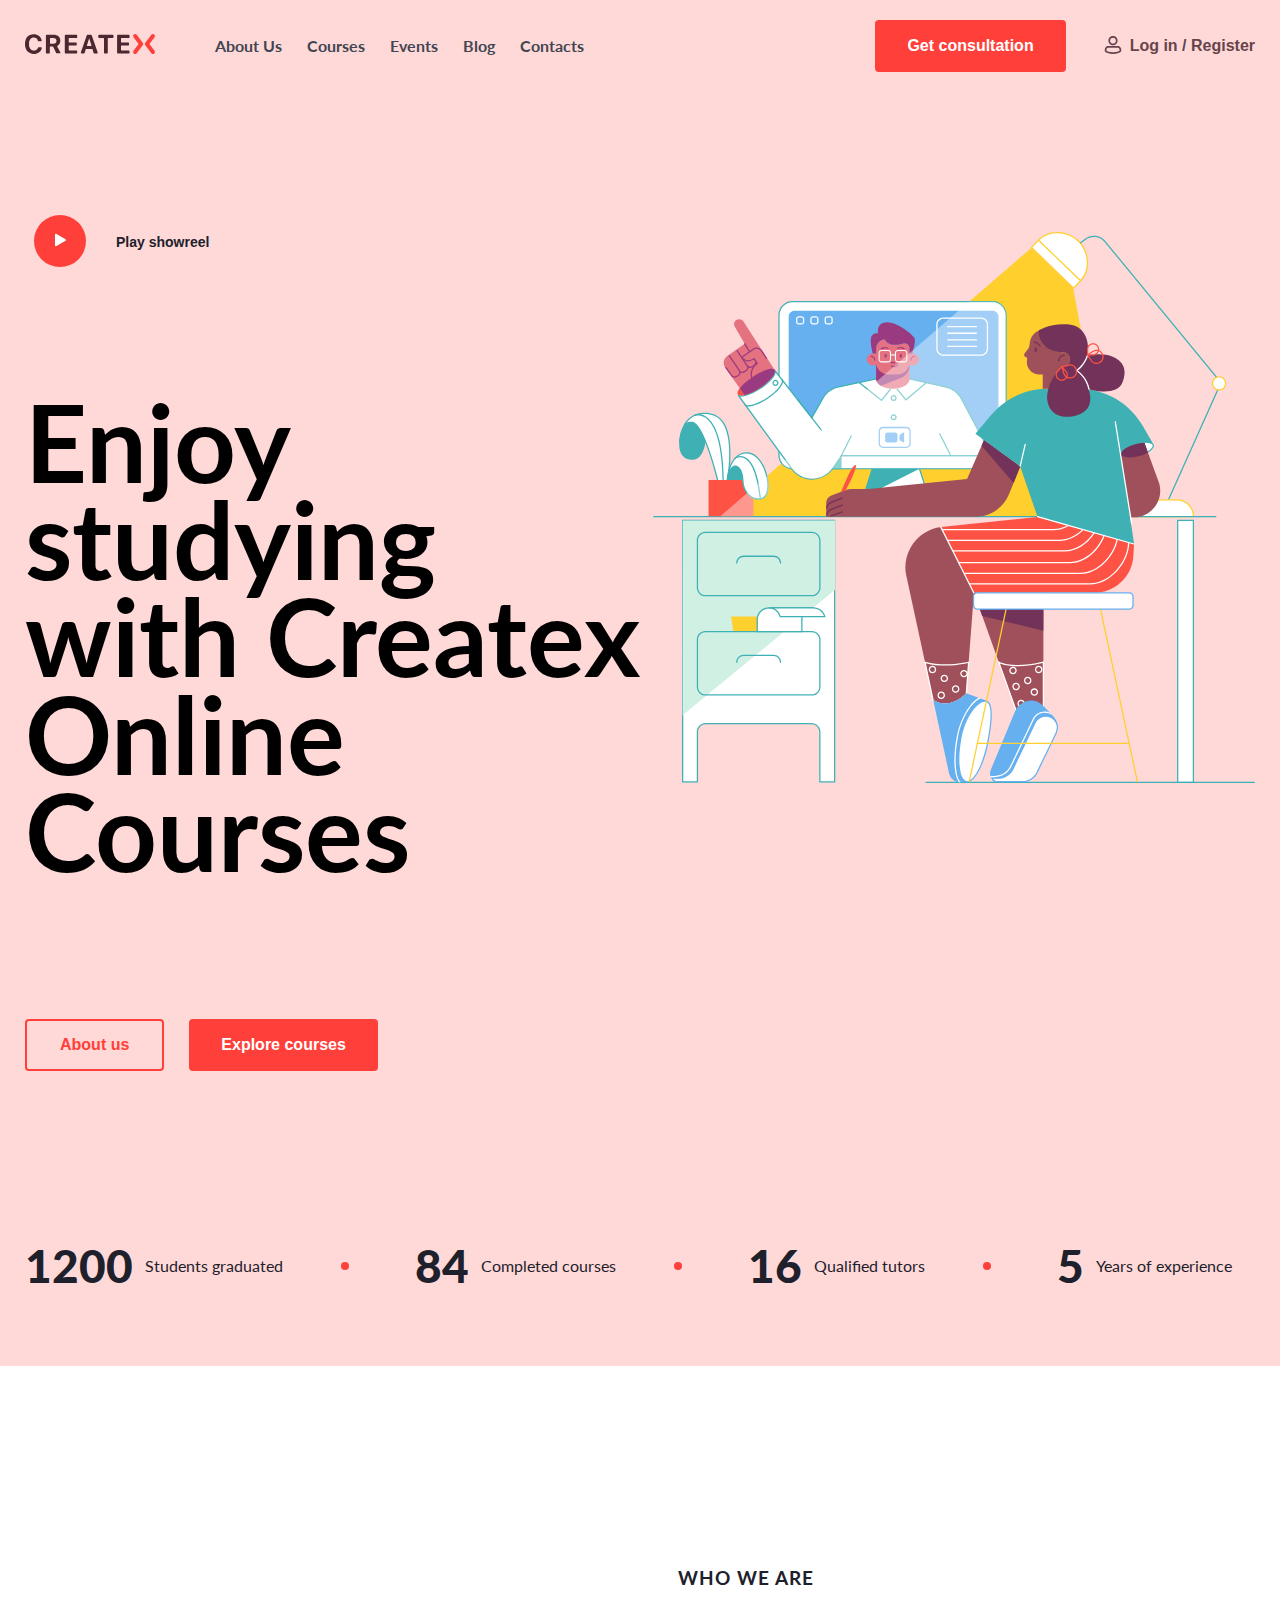
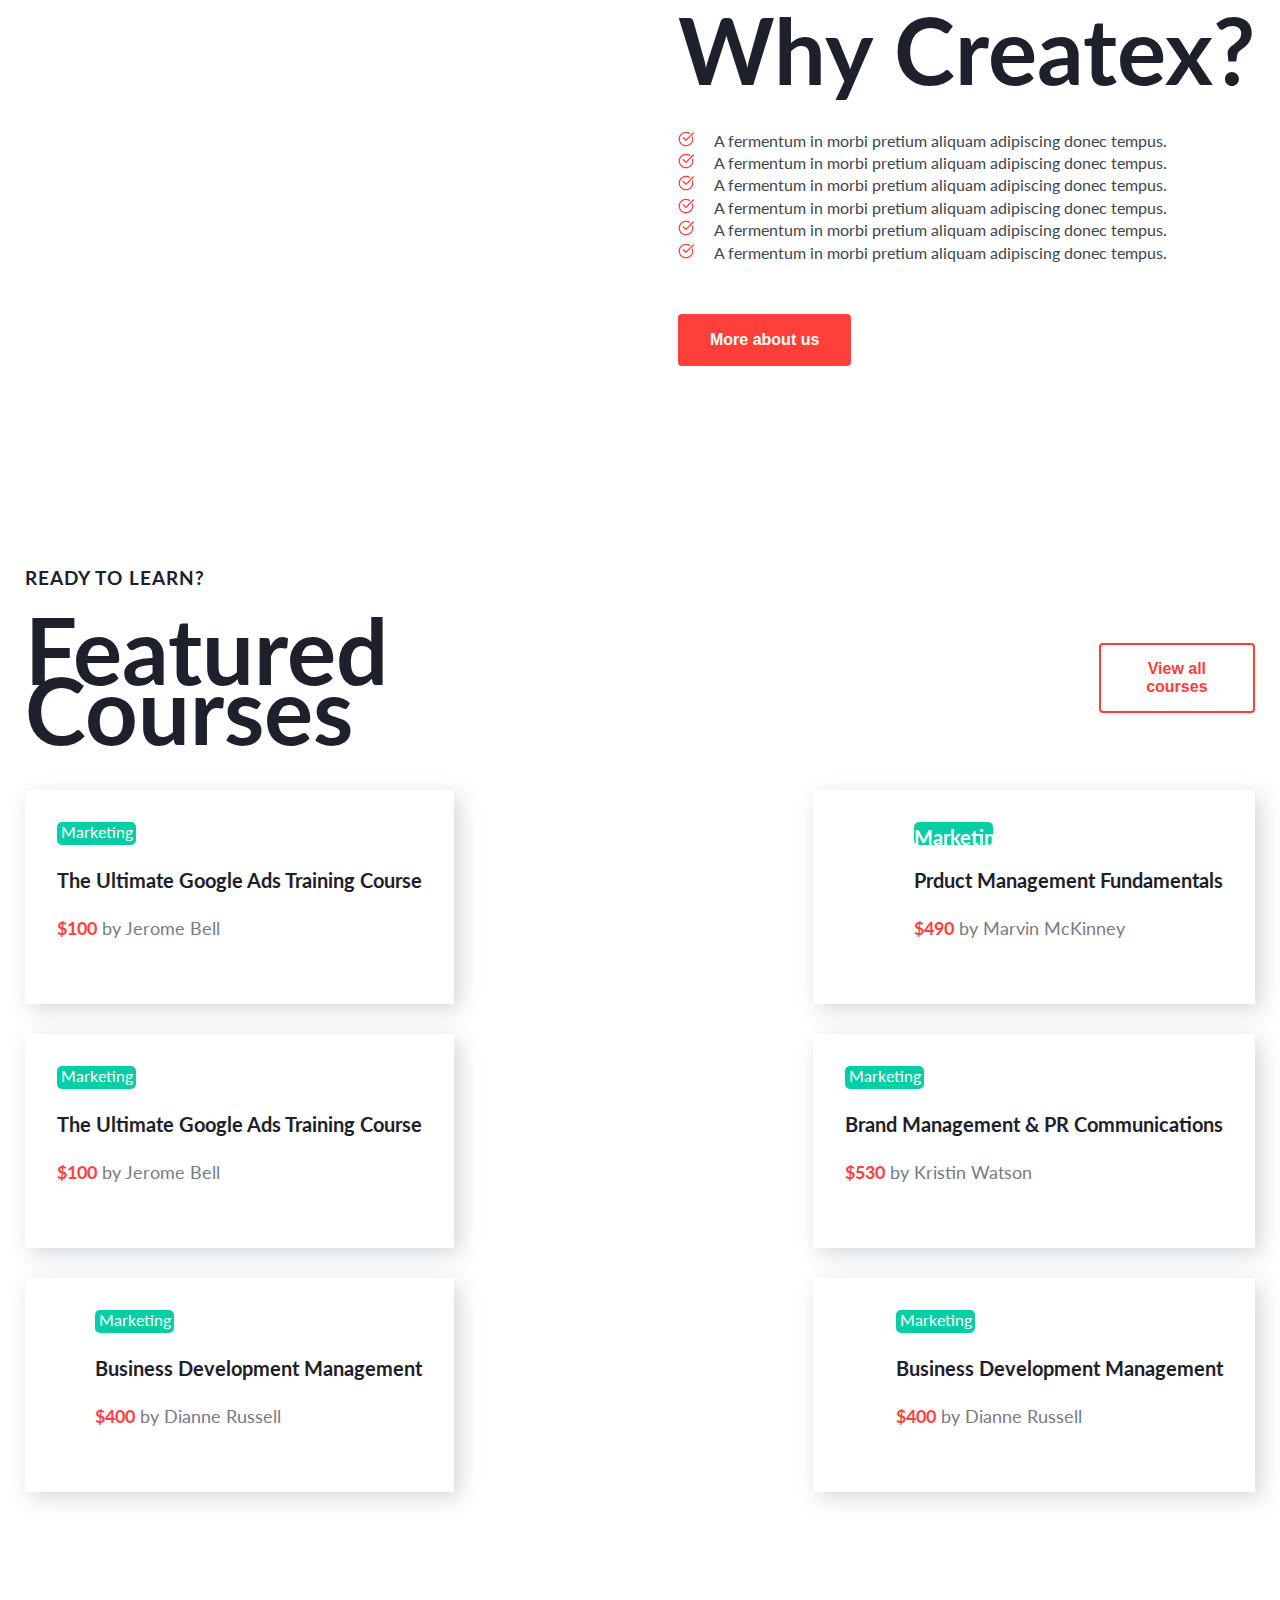
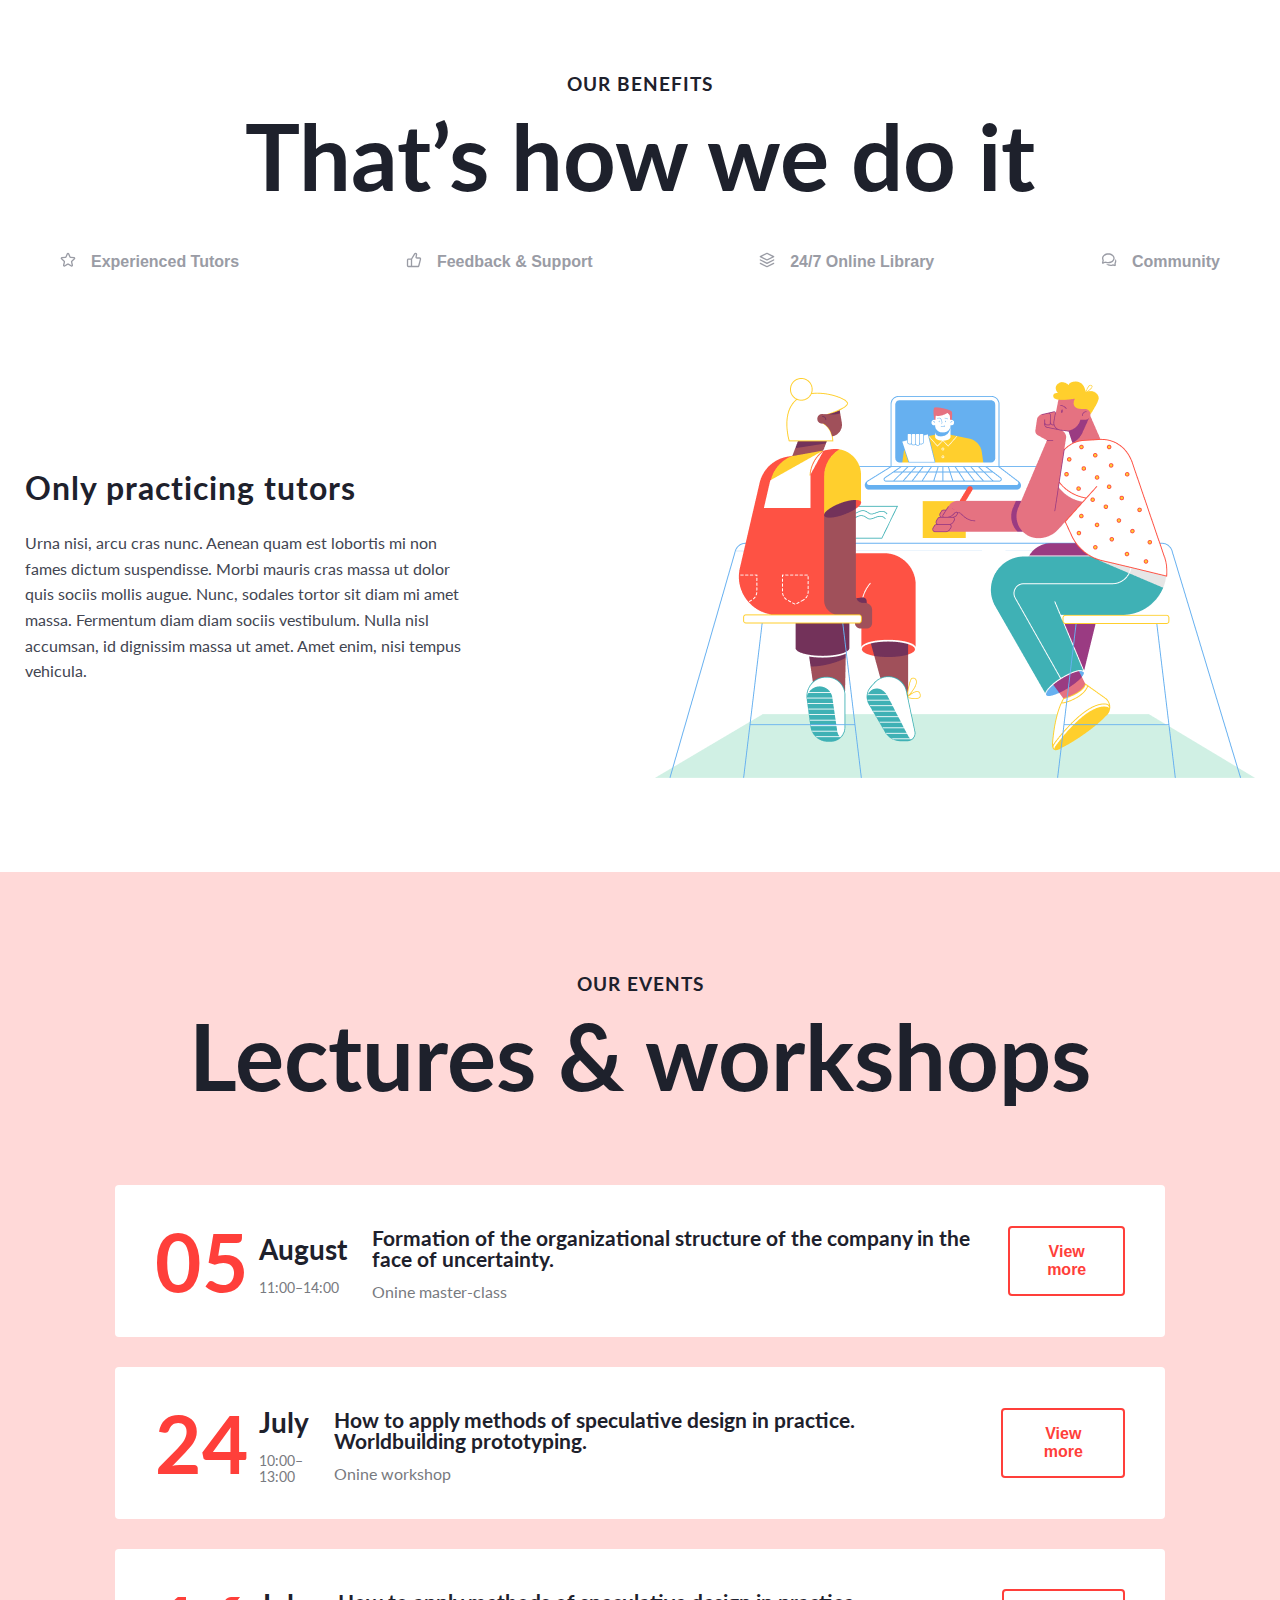
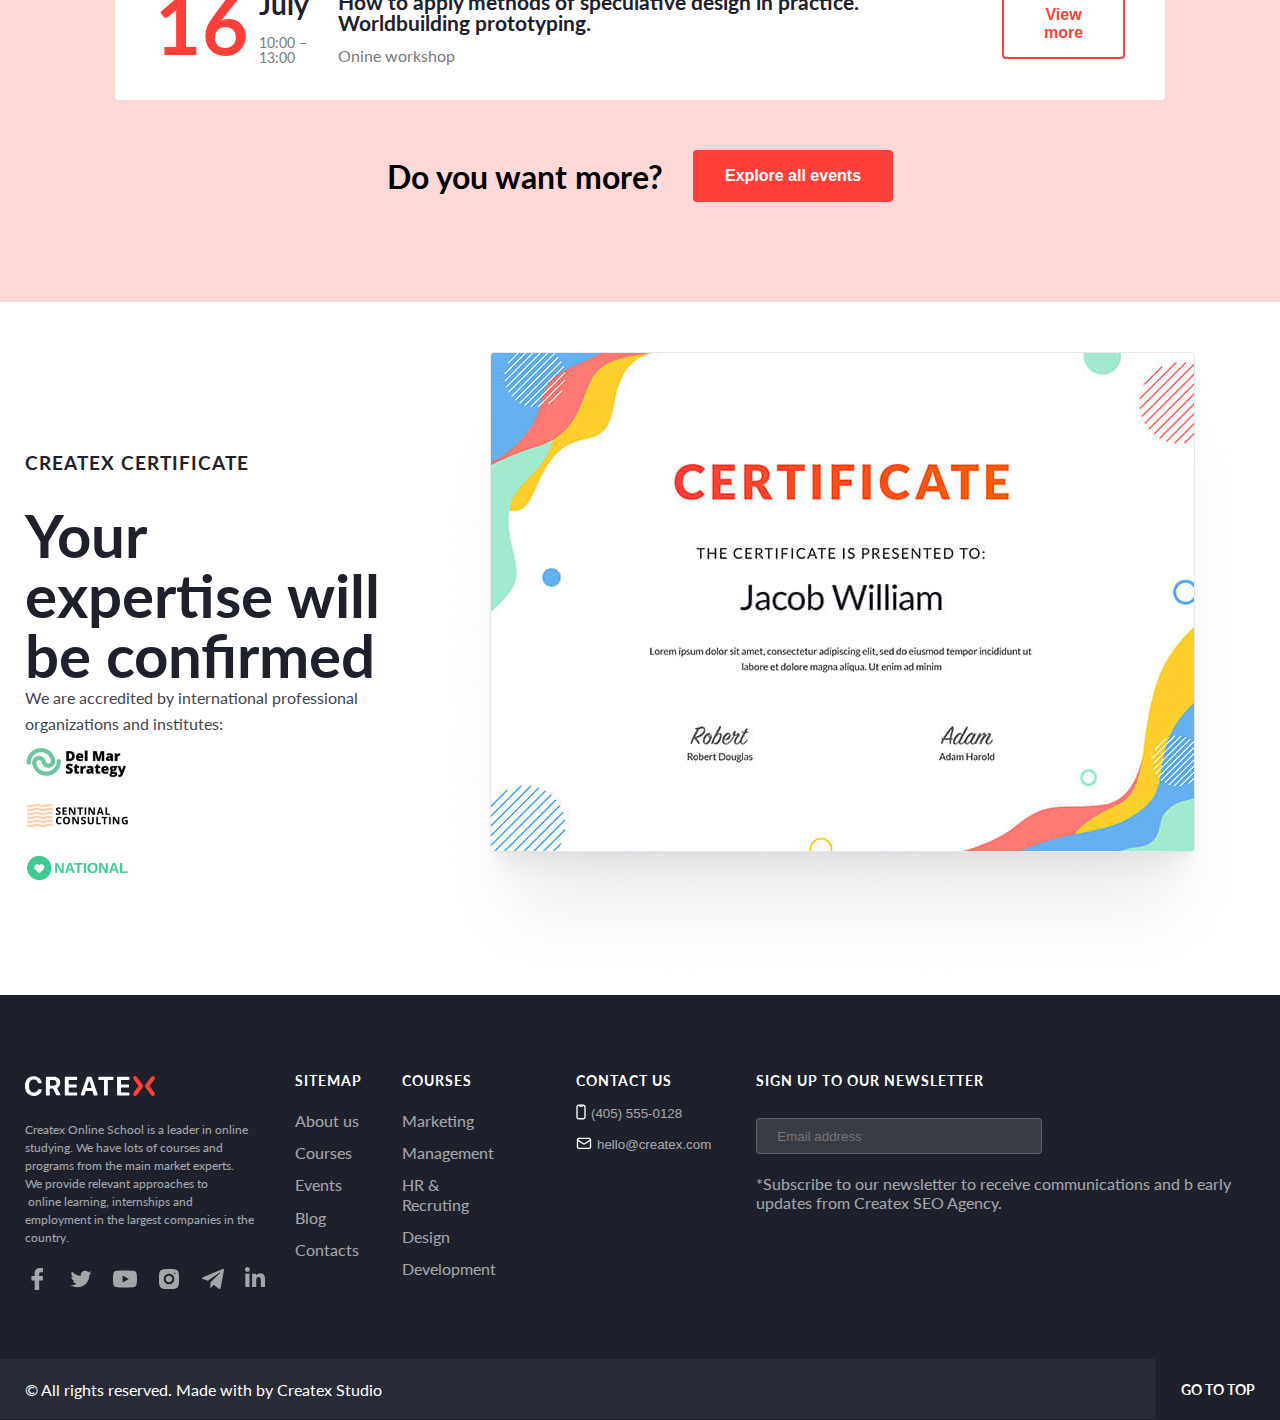
==== index.html @ 9e9ba667 "just commit" ====
<!DOCTYPE html>
<html lang="en">
<head>
    <meta charset="UTF-8">
    <meta http-equiv="X-UA-Compatible" content="IE=edge">
    <meta name="viewport" content="width=device-width, initial-scale=1.0">
    <link rel="stylesheet" href="./style/main.css">
    <link rel="preconnect" href="https://fonts.googleapis.com">
    <link rel="preconnect" href="https://fonts.gstatic.com" crossorigin>
    <link href="https://fonts.googleapis.com/css2?family=Bebas+Neue&family=Cabin&family=Comfortaa:wght@300&family=Lato:ital@0;1&family=Montserrat:ital,wght@0,300;0,400;0,500;0,700;1,700&family=Nanum+Myeongjo&family=Nunito:wght@800&family=Prompt&family=Unna&family=Work+Sans:wght@100&display=swap" rel="stylesheet">
    <title>Document</title>
</head>
<body>
    <div class="wrapper">
        <header class="header">
           <div class="container">
            <div class="header_row">
                <div class="header_assets">
                    <div class="header_logo">
                        <svg width="130" height="22" viewBox="0 0 130 22" fill="none" xmlns="http://www.w3.org/2000/svg">
                            <g clip-path="url(#clip0_54032_1372)">
                            <path d="M0 11.0998C0 4.9998 3.3 1.2998 8.7 1.2998C12.8 1.2998 16.1 3.7998 16.7 7.4998C16.8 7.8998 16.5 8.1998 16.1 8.1998H13.5C13.2 8.1998 13 7.9998 12.9 7.6998C12.4 5.7998 10.8 4.5998 8.7 4.5998C5.8 4.5998 4 7.0998 4 11.0998C4 15.0998 5.8 17.5998 8.8 17.5998C10.9 17.5998 12.4 16.4998 13 14.6998C13.1 14.3998 13.3 14.1998 13.6 14.1998H16.2C16.6 14.1998 16.9 14.5998 16.8 14.8998C16.2 18.4998 13 20.8998 8.8 20.8998C3.3 20.8998 0 17.0998 0 11.0998Z" fill="#1E212C"/>
                            <path d="M24.2997 20.4001H21.3997C21.0997 20.4001 20.8997 20.2001 20.8997 19.9001V2.60006C20.8997 2.20006 21.2997 1.80006 21.6997 1.80006H28.6997C32.7997 1.80006 35.2997 4.10006 35.2997 7.70006C35.2997 9.80006 34.2997 11.7001 32.5997 12.7001C32.1997 12.9001 32.0997 13.4001 32.2997 13.7001L35.3997 19.6001C35.5997 19.9001 35.2997 20.3001 34.9997 20.3001H31.6997C31.4997 20.3001 31.2997 20.2001 31.1997 20.0001L28.2997 14.0001C28.1997 13.7001 27.8997 13.6001 27.5997 13.6001H25.2997C24.9997 13.6001 24.7997 13.8001 24.7997 14.1001V20.0001C24.8997 20.2001 24.5997 20.4001 24.2997 20.4001ZM24.8997 10.2001C24.8997 10.5001 25.0997 10.7001 25.3997 10.7001H28.3997C30.3997 10.7001 31.4997 9.60006 31.4997 7.80006C31.4997 6.00006 30.2997 4.90006 28.3997 4.90006H25.4997C25.1997 4.90006 24.9997 5.10006 24.9997 5.40006V10.2001H24.8997Z" fill="#1E212C"/>
                            <path d="M51.4998 20.4001H40.4998C40.0998 20.4001 39.7998 20.1001 39.7998 19.7001V2.50006C39.7998 2.10006 40.0998 1.80006 40.4998 1.80006H51.4998C51.8998 1.80006 52.1998 2.10006 52.1998 2.50006V4.40006C52.1998 4.80006 51.8998 5.10006 51.4998 5.10006H44.1998C43.8998 5.10006 43.6998 5.30006 43.6998 5.60006V9.00006C43.6998 9.30006 43.8998 9.50006 44.1998 9.50006H50.9998C51.3998 9.50006 51.6998 9.80006 51.6998 10.2001V11.9001C51.6998 12.3001 51.3998 12.6001 50.9998 12.6001H44.1998C43.8998 12.6001 43.6998 12.8001 43.6998 13.1001V16.9001C43.6998 17.2001 43.8998 17.4001 44.1998 17.4001H51.4998C51.8998 17.4001 52.1998 17.7001 52.1998 18.1001V20.0001C52.1998 20.1001 51.8998 20.4001 51.4998 20.4001Z" fill="#1E212C"/>
                            <path d="M66.9999 15.9001H61.2999C60.9999 15.9001 60.7999 16.1001 60.6999 16.3001L59.5999 20.0001C59.4999 20.3001 59.2999 20.4001 58.9999 20.4001H56.3999C55.9999 20.4001 55.6999 20.0001 55.7999 19.6001L61.7999 2.20006C61.8999 2.00006 62.0999 1.80006 62.3999 1.80006H66.0999C66.3999 1.80006 66.5999 2.00006 66.6999 2.20006L72.6999 19.6001C72.7999 20.0001 72.4999 20.4001 72.0999 20.4001H69.1999C68.8999 20.4001 68.6999 20.2001 68.5999 20.0001L67.4999 16.3001C67.4999 16.1001 67.1999 15.9001 66.9999 15.9001ZM62.0999 13.0001H66.1999C66.3999 13.0001 66.4999 12.8001 66.4999 12.6001L64.2999 5.60006H64.0999L61.8999 12.6001C61.7999 12.8001 61.8999 13.0001 62.0999 13.0001Z" fill="#1E212C"/>
                            <path d="M79.0001 19.7005V5.50045C79.0001 5.20045 78.8001 5.00045 78.5001 5.00045H74.1001C73.7001 5.00045 73.3001 4.70045 73.3001 4.20045V2.50045C73.3001 2.10045 73.6001 1.70045 74.1001 1.70045H87.7001C88.1001 1.70045 88.5001 2.00045 88.5001 2.50045V4.20045C88.5001 4.60045 88.2001 5.00045 87.7001 5.00045H83.3001C83.0001 5.00045 82.8001 5.20045 82.8001 5.50045V19.8004C82.8001 20.2004 82.5001 20.5005 82.1001 20.5005H79.6001C79.3001 20.4004 79.0001 20.1005 79.0001 19.7005Z" fill="#1E212C"/>
                            <path d="M103.8 20.4001H92.7999C92.3999 20.4001 92.0999 20.1001 92.0999 19.7001V2.50006C92.0999 2.10006 92.3999 1.80006 92.7999 1.80006H103.8C104.2 1.80006 104.5 2.10006 104.5 2.50006V4.40006C104.5 4.80006 104.2 5.10006 103.8 5.10006H96.4999C96.1999 5.10006 95.9999 5.30006 95.9999 5.60006V9.00006C95.9999 9.30006 96.1999 9.50006 96.4999 9.50006H103.3C103.7 9.50006 104 9.80006 104 10.2001V11.9001C104 12.3001 103.7 12.6001 103.3 12.6001H96.4999C96.1999 12.6001 95.9999 12.8001 95.9999 13.1001V16.9001C95.9999 17.2001 96.1999 17.4001 96.4999 17.4001H103.8C104.2 17.4001 104.5 17.7001 104.5 18.1001V20.0001C104.5 20.1001 104.2 20.4001 103.8 20.4001Z" fill="#1E212C"/>
                            <path d="M117.7 9.7L111.5 1.6C111.1 1.2 110.6 1 110.1 1C109.6 1 109.1 1.2 108.7 1.6C108 2.4 108 3.6 108.7 4.4L113.6 11L108.7 17.6C108 18.4 108 19.6 108.7 20.4C109.1 20.8 109.6 21 110.1 21C110.6 21 111.1 20.8 111.5 20.4L117.7 12.3C118.4 11.7 118.4 10.5 117.7 9.7Z" fill="#FF3F3A"/>
                            <path d="M120.343 9.7L126.543 1.6C126.943 1.2 127.443 1 127.943 1C128.443 1 128.943 1.2 129.343 1.6C130.043 2.4 130.043 3.6 129.343 4.4L124.443 11L129.343 17.6C130.043 18.4 130.043 19.6 129.343 20.4C128.943 20.8 128.443 21 127.943 21C127.443 21 126.943 20.8 126.543 20.4L120.343 12.3C119.643 11.7 119.643 10.5 120.343 9.7Z" fill="#FF3F3A"/>
                            </g>
                            <defs>
                            <clipPath id="clip0_54032_1372">
                            <rect width="130" height="22" fill="white"/>
                            </clipPath>
                            </defs>
                            </svg>
                    </div>
                    <div class="header_navbar">
                        <a href="#" class="header_link">About Us</a>
                        <a href="#" class="header_link">Courses</a>
                        <a href="#" class="header_link">Events</a>
                        <a href="#" class="header_link">Blog</a>
                        <a href="#" class="header_link">Contacts</a>
                    </div>
                </div>
                <div class="header_buttons">
                    <button class="header_button">
                        <span class="header_button_text">Get consultation</span>
                    </button>
                    <button class="header_button_register">
                       <span class="header_button_icon">
                        <svg width="18" height="18" viewBox="0 0 18 18" fill="none" xmlns="http://www.w3.org/2000/svg">
                            <path fill-rule="evenodd" clip-rule="evenodd" d="M9.00019 1.70866C7.38936 1.70866 6.08353 3.0145 6.08353 4.62533C6.08353 6.23616 7.38936 7.54199 9.00019 7.54199C10.611 7.54199 11.9169 6.23616 11.9169 4.62533C11.9169 3.0145 10.611 1.70866 9.00019 1.70866ZM4.41686 4.62533C4.41686 2.09402 6.46889 0.0419922 9.00019 0.0419922C11.5315 0.0419922 13.5835 2.09402 13.5835 4.62533C13.5835 7.15663 11.5315 9.20866 9.00019 9.20866C6.46889 9.20866 4.41686 7.15663 4.41686 4.62533Z" fill="#424551"/>
                            <path fill-rule="evenodd" clip-rule="evenodd" d="M4.08691 11.7087C3.50914 11.7087 3.05755 11.99 2.87424 12.3942C2.62053 12.9536 2.39078 13.6196 2.33656 14.2513C2.31233 14.5337 2.43006 14.7418 2.5923 14.8426C3.44993 15.3753 5.43719 16.292 9.00019 16.292C12.5632 16.292 14.5505 15.3753 15.4081 14.8426C15.5703 14.7418 15.6881 14.5337 15.6638 14.2513C15.6096 13.6196 15.3799 12.9536 15.1261 12.3942C14.9428 11.99 14.4912 11.7087 13.9135 11.7087H4.08691ZM1.35639 11.7058C1.86301 10.5887 2.99428 10.042 4.08691 10.042H13.9135C15.0061 10.042 16.1374 10.5887 16.644 11.7058C16.935 12.3474 17.2472 13.2099 17.3244 14.1088C17.3946 14.9273 17.0544 15.7819 16.2876 16.2583C15.1596 16.959 12.8665 17.9587 9.00019 17.9587C5.13386 17.9587 2.84078 16.959 1.71283 16.2583C0.945947 15.7819 0.605747 14.9273 0.676001 14.1088C0.753149 13.2099 1.0654 12.3474 1.35639 11.7058Z" fill="#424551"/>
                        </svg>
                       </span>
                       <span class="header_button_text header_register">Log in / Register</span>
                    </button>
                </div>
            </div>
           </div>
        </header>
        <main class="main">
            <section class="section banner">
                <div class="container">
                  <div class="banner_row">
                    <div class="banner_content">
                        <button class="banner_button">
                           <div class="banner_button_icon">
                            <svg width="11" height="14" viewBox="0 0 11 14" fill="none" xmlns="http://www.w3.org/2000/svg">
                                <path d="M10.5 6.13398C11.1667 6.51888 11.1667 7.48113 10.5 7.86603L1.5 13.0622C0.833332 13.4471 -6.10471e-07 12.966 -5.76822e-07 12.1962L-1.2256e-07 1.80385C-8.8911e-08 1.03405 0.833334 0.552922 1.5 0.937822L10.5 6.13398Z" fill="white"/>
                                </svg>
                           </div>
                           <div class="banner_button_text">Play showreel</div>
                        </button>
                        <div class="banner_text">
                            <h1>Enjoy studying
                                with Createx Online Courses</h1>
                        </div>
                        <div class="banner_content_buttons">
                            <button class="banner_content_button">
                                <span class="header_button_text banner_content_text">About us</span>
                            </button>
                            <button class="header_button">
                                <span class="header_button_text">Explore courses</span>
                            </button>
                        </div>
                    </div>
                    <div class="banner_image">
                        <svg width="602" height="551" viewBox="0 0 602 551" fill="none" xmlns="http://www.w3.org/2000/svg">
                            <path d="M378.302 15.918L420.208 56.3535L462.326 284.295H67.2539L378.302 15.918Z" fill="#FFCF2D"/>
                            <path d="M420.568 56.036L378.535 15.4735L385.565 8.16972C395.92 -2.58485 414.575 -1.35696 425.333 8.9742C436.09 19.3265 437.974 37.9776 427.62 48.7322L420.568 56.036Z" fill="white"/>
                            <path d="M420.59 56.925L377.646 15.4945L385.12 7.72497C390.16 2.47471 397.339 -0.256271 405.343 0.0189438C413.009 0.294159 420.462 3.38504 425.799 8.50828C431.135 13.6315 434.502 20.9776 435.052 28.6413C435.624 36.6226 433.147 43.9052 428.107 49.1555L420.59 56.925ZM379.424 15.4522L420.547 55.1255L427.154 48.2875C431.961 43.3124 434.29 36.3685 433.761 28.7472C433.231 21.3799 430.013 14.3513 424.888 9.43977C419.764 4.52824 412.628 1.56438 405.28 1.31034C397.656 1.03512 390.817 3.63908 386.031 8.61413L379.424 15.4522Z" fill="#FFCF2D"/>
                            <path d="M427.599 49.367C427.43 49.367 427.281 49.3035 427.154 49.1977L385.1 8.63516C384.845 8.38112 384.845 8.00005 385.078 7.746C385.332 7.49196 385.735 7.49196 385.968 7.72483L428.022 48.2873C428.277 48.5414 428.277 48.9224 428.044 49.1765C427.938 49.3035 427.768 49.367 427.599 49.367Z" fill="#FFCF2D"/>
                            <path d="M508.828 283.194C508.743 283.194 508.659 283.173 508.574 283.131C508.256 282.983 508.108 282.602 508.256 282.284L567.23 150.773L451.929 10.456V10.4348C449.748 7.47095 446.551 5.56561 442.909 5.03635C439.266 4.50709 435.645 5.45976 432.723 7.70382L428.022 11.3028C427.747 11.5145 427.345 11.4722 427.133 11.1758C426.921 10.9006 426.963 10.4983 427.26 10.2866L431.961 6.68764C435.158 4.25304 439.118 3.2157 443.099 3.7873C447.08 4.3589 450.574 6.4336 452.946 9.67267L568.713 150.583L568.543 150.943L509.4 282.813C509.294 283.046 509.061 283.194 508.828 283.194Z" fill="#3FB1B5"/>
                            <path d="M566.087 157.865C569.665 157.865 572.566 154.965 572.566 151.387C572.566 147.81 569.665 144.909 566.087 144.909C562.508 144.909 559.607 147.81 559.607 151.387C559.607 154.965 562.508 157.865 566.087 157.865Z" fill="white"/>
                            <path d="M566.087 158.501C562.169 158.501 558.972 155.304 558.972 151.388C558.972 147.471 562.169 144.274 566.087 144.274C570.004 144.274 573.202 147.471 573.202 151.388C573.202 155.304 570.004 158.501 566.087 158.501ZM566.087 145.545C562.868 145.545 560.242 148.17 560.242 151.388C560.242 154.606 562.868 157.231 566.087 157.231C569.305 157.231 571.931 154.606 571.931 151.388C571.931 148.17 569.305 145.545 566.087 145.545Z" fill="#FFCF2D"/>
                            <path d="M492.396 267.824H523.969C533.053 267.824 540.401 275.192 540.401 284.252V284.718H475.942V284.252C475.964 275.192 483.311 267.824 492.396 267.824Z" fill="white"/>
                            <path d="M541.036 285.354H475.307V284.253C475.328 274.853 482.994 267.189 492.396 267.189H523.969C533.371 267.189 541.036 274.853 541.036 284.253V285.354ZM476.578 284.083H539.766C539.681 275.446 532.629 268.46 523.969 268.46H492.396C483.756 268.46 476.684 275.446 476.578 284.083Z" fill="#FFCF2D"/>
                            <path d="M339.444 236.64H139.568C132.051 236.64 125.974 230.564 125.974 223.049V83.2818C125.974 75.7663 132.051 69.6904 139.568 69.6904H339.444C346.962 69.6904 353.039 75.7663 353.039 83.2818V223.028C353.06 230.543 346.962 236.64 339.444 236.64Z" fill="white"/>
                            <path d="M339.444 237.276H139.568C131.712 237.276 125.338 230.903 125.338 223.049V83.2822C125.338 75.428 131.712 69.0557 139.568 69.0557H339.444C347.301 69.0557 353.674 75.428 353.674 83.2822V223.028C353.696 226.818 352.213 230.395 349.524 233.084C346.835 235.794 343.256 237.276 339.444 237.276ZM139.568 70.3259C132.432 70.3259 126.609 76.1478 126.609 83.2822V223.049C126.609 230.184 132.432 236.005 139.568 236.005H339.444C342.917 236.005 346.178 234.651 348.635 232.195C351.07 229.739 352.425 226.479 352.404 223.028V83.2822C352.404 76.1478 346.581 70.3259 339.444 70.3259H139.568Z" fill="#3FB1B5"/>
                            <path d="M339.572 223.642H141.623C138.679 223.642 136.308 221.249 136.308 218.328V84.6155C136.308 81.6728 138.7 79.3018 141.623 79.3018H339.572C342.515 79.3018 344.887 81.694 344.887 84.6155V218.307C344.908 221.249 342.515 223.642 339.572 223.642Z" fill="#66B0F0"/>
                            <path d="M339.572 224.277H141.623C138.34 224.277 135.672 221.61 135.672 218.328V84.6159C135.672 81.3345 138.34 78.667 141.623 78.667H339.572C342.854 78.667 345.522 81.3345 345.522 84.6159V218.307C345.543 219.895 344.929 221.398 343.807 222.52C342.663 223.642 341.181 224.277 339.572 224.277ZM141.623 79.9372C139.039 79.9372 136.943 82.0331 136.943 84.6159V218.328C136.943 220.911 139.039 223.007 141.623 223.007H339.572C340.821 223.007 342.007 222.52 342.896 221.631C343.786 220.742 344.252 219.577 344.252 218.328V84.6159C344.252 82.0331 342.155 79.9372 339.572 79.9372H141.623Z" fill="#66B0F0"/>
                            <path d="M148.716 92.4283H145.582C144.206 92.4283 143.083 91.3062 143.083 89.9302V86.7969C143.083 85.4209 144.206 84.2988 145.582 84.2988H148.716C150.093 84.2988 151.215 85.4209 151.215 86.7969V89.9302C151.194 91.3274 150.093 92.4283 148.716 92.4283ZM145.582 85.5691C144.905 85.5691 144.354 86.1195 144.354 86.7969V89.9302C144.354 90.6076 144.905 91.1581 145.582 91.1581H148.716C149.394 91.1581 149.923 90.6076 149.944 89.909V86.7969C149.944 86.1195 149.394 85.5691 148.716 85.5691H145.582Z" fill="white"/>
                            <path d="M162.967 92.4283H159.833C158.457 92.4283 157.334 91.3062 157.334 89.9302V86.7969C157.334 85.4209 158.457 84.2988 159.833 84.2988H162.967C164.344 84.2988 165.466 85.4209 165.466 86.7969V89.9302C165.466 91.3062 164.344 92.4283 162.967 92.4283ZM159.833 85.5691C159.156 85.5691 158.605 86.1195 158.605 86.7969V89.9302C158.605 90.6076 159.156 91.1581 159.833 91.1581H162.967C163.645 91.1581 164.195 90.6076 164.195 89.9302V86.7969C164.195 86.1195 163.645 85.5691 162.967 85.5691H159.833Z" fill="white"/>
                            <path d="M177.219 92.4283H174.085C172.708 92.4283 171.586 91.3062 171.586 89.9302V86.7969C171.586 85.4209 172.708 84.2988 174.085 84.2988H177.219C178.595 84.2988 179.717 85.4209 179.717 86.7969V89.9302C179.717 91.3062 178.595 92.4283 177.219 92.4283ZM174.085 85.5691C173.407 85.5691 172.856 86.1195 172.856 86.7969V89.9302C172.856 90.6076 173.407 91.1581 174.085 91.1581H177.219C177.917 91.1581 178.447 90.6288 178.447 89.9302V86.7969C178.447 86.1195 177.896 85.5691 177.219 85.5691H174.085Z" fill="white"/>
                            <path d="M281.699 284.295H204.112L219.337 236.641H266.453L281.699 284.295Z" fill="white"/>
                            <path d="M282.567 284.931H203.243L218.871 236.006H266.918L282.567 284.931ZM204.98 283.66H280.83L265.986 237.276H219.802L204.98 283.66Z" fill="#3FB1B5"/>
                            <path d="M210.21 265.221L219.337 236.641H266.452L210.21 265.221Z" fill="#3FB1B5"/>
                            <path d="M328.052 123.781H290.338C286.463 123.781 283.308 120.627 283.308 116.752V92.4065C283.308 88.5323 286.463 85.3779 290.338 85.3779H328.052C331.927 85.3779 335.082 88.5323 335.082 92.4065V116.752C335.082 120.627 331.927 123.781 328.052 123.781ZM290.338 86.6482C287.162 86.6482 284.579 89.2309 284.579 92.4065V116.752C284.579 119.928 287.162 122.511 290.338 122.511H328.052C331.228 122.511 333.812 119.928 333.812 116.752V92.4065C333.812 89.2309 331.228 86.6482 328.052 86.6482H290.338Z" fill="white"/>
                            <path d="M323.499 95.3278H294.722C294.362 95.3278 294.086 95.0526 294.086 94.6927C294.086 94.3328 294.362 94.0576 294.722 94.0576H323.499C323.859 94.0576 324.134 94.3328 324.134 94.6927C324.134 95.0526 323.859 95.3278 323.499 95.3278Z" fill="white"/>
                            <path d="M323.499 101.891H294.722C294.362 101.891 294.086 101.616 294.086 101.256C294.086 100.896 294.362 100.621 294.722 100.621H323.499C323.859 100.621 324.134 100.896 324.134 101.256C324.134 101.616 323.859 101.891 323.499 101.891Z" fill="white"/>
                            <path d="M323.499 108.454H294.722C294.362 108.454 294.086 108.179 294.086 107.819C294.086 107.459 294.362 107.184 294.722 107.184H323.499C323.859 107.184 324.134 107.459 324.134 107.819C324.134 108.179 323.859 108.454 323.499 108.454Z" fill="white"/>
                            <path d="M323.499 115.016H294.722C294.362 115.016 294.086 114.741 294.086 114.381C294.086 114.021 294.362 113.746 294.722 113.746H323.499C323.859 113.746 324.134 114.021 324.134 114.381C324.134 114.741 323.859 115.016 323.499 115.016Z" fill="white"/>
                            <path d="M338.47 223.643H188.569L179.781 236.239C169.849 250.466 148.864 250.677 138.658 236.641L85.126 163.032C87.3706 165.826 97.6407 162.714 107.424 156.279C117.355 149.737 123.771 141.502 121.76 138.453L158.88 185.748L170.252 165.678C173.365 160.364 178.531 156.554 184.545 155.157L223.233 146.964H256.584L293.345 155.072C299.74 156.533 305.161 160.703 308.232 166.483L338.47 223.643Z" fill="white"/>
                            <path d="M159.071 247.671C150.707 247.671 143.083 243.797 138.149 237.001L84.6177 163.392L85.6341 162.63C87.434 164.853 96.9842 162.397 107.085 155.749C111.786 152.658 115.873 149.081 118.583 145.651C121.04 142.56 122.035 139.998 121.23 138.792L122.268 138.051L158.796 184.605L169.701 165.361C172.899 159.899 178.256 155.961 184.397 154.543L223.169 146.328H256.648L256.711 146.35L293.472 154.458C300.037 155.961 305.627 160.237 308.782 166.186L339.508 224.278H188.886L180.289 236.599C175.44 243.543 167.795 247.586 159.304 247.671C159.24 247.671 159.156 247.671 159.071 247.671ZM87.074 164.62L139.187 236.26C143.93 242.781 151.257 246.486 159.325 246.401C167.393 246.316 174.656 242.484 179.272 235.879L188.251 223.008H337.433L307.681 166.779C304.695 161.148 299.422 157.104 293.218 155.686L256.521 147.599H223.296L184.672 155.77C178.87 157.125 173.809 160.851 170.802 165.996L158.965 186.891L122.67 140.655C122.374 142.243 121.336 144.233 119.557 146.455C116.762 149.97 112.569 153.653 107.763 156.808C101.05 161.211 92.982 164.683 88.1752 164.683C87.794 164.683 87.4128 164.662 87.074 164.62Z" fill="#3FB1B5"/>
                            <path d="M297.327 223.41C297.094 223.41 296.882 223.283 296.755 223.072L286.104 202.049C285.955 201.732 286.061 201.351 286.379 201.203C286.696 201.054 287.078 201.16 287.226 201.478L297.877 222.5C298.025 222.818 297.919 223.199 297.602 223.347C297.517 223.389 297.432 223.41 297.327 223.41Z" fill="#3FB1B5"/>
                            <path d="M187.722 225.379C187.616 225.379 187.531 225.358 187.425 225.315C187.108 225.167 186.981 224.765 187.15 224.469L197.695 203.658C197.844 203.341 198.246 203.214 198.542 203.383C198.86 203.531 198.987 203.933 198.818 204.23L188.272 225.04C188.166 225.252 187.955 225.379 187.722 225.379Z" fill="#3FB1B5"/>
                            <path d="M168.6 198.916C168.409 198.916 168.219 198.831 168.092 198.662L143.93 167.774C143.719 167.499 143.761 167.097 144.036 166.885C144.311 166.673 144.714 166.716 144.926 166.991L169.087 197.878C169.299 198.153 169.256 198.556 168.981 198.767C168.875 198.873 168.727 198.916 168.6 198.916Z" fill="#3FB1B5"/>
                            <path d="M252.879 168.854L243.583 157.528C243.35 157.253 243.392 156.851 243.668 156.639C243.943 156.406 244.345 156.449 244.557 156.724L253.048 167.034L272.466 150.563C272.742 150.33 273.144 150.373 273.356 150.627C273.589 150.902 273.546 151.304 273.292 151.516L252.879 168.854Z" fill="#3FB1B5"/>
                            <path d="M228.739 169.257L206.356 151.537C206.081 151.325 206.038 150.923 206.25 150.648C206.462 150.373 206.864 150.33 207.139 150.542L228.506 167.457L236.743 156.936C236.955 156.66 237.357 156.618 237.632 156.83C237.908 157.041 237.95 157.444 237.738 157.719L228.739 169.257Z" fill="#3FB1B5"/>
                            <path d="M95.3114 174.464C93.2997 174.464 92.2409 173.85 91.7116 173.172C91.4998 172.897 91.5422 172.495 91.8174 172.283C92.0927 172.071 92.495 172.114 92.7068 172.389C93.5962 173.511 96.4972 173.447 100.457 172.262C104.671 170.992 109.753 168.493 114.369 165.424C119.092 162.291 123.2 158.67 125.931 155.198C128.409 152.065 129.404 149.482 128.599 148.255C128.409 147.958 128.494 147.577 128.79 147.365C129.086 147.175 129.468 147.26 129.679 147.556C130.823 149.313 129.849 152.298 126.948 155.982C124.131 159.538 119.917 163.264 115.089 166.461C110.304 169.637 105.243 172.135 100.838 173.469C98.4454 174.188 96.6455 174.464 95.3114 174.464Z" fill="#3FB1B5"/>
                            <path d="M122.48 153.907C120.807 153.907 119.452 152.552 119.452 150.88C119.452 149.207 120.807 147.853 122.48 147.853C124.153 147.853 125.508 149.207 125.508 150.88C125.508 152.552 124.153 153.907 122.48 153.907ZM122.48 149.123C121.506 149.123 120.722 149.906 120.722 150.88C120.722 151.854 121.506 152.637 122.48 152.637C123.454 152.637 124.237 151.854 124.237 150.88C124.237 149.906 123.454 149.123 122.48 149.123Z" fill="#3FB1B5"/>
                            <path d="M240.639 168.939C238.966 168.939 237.611 167.584 237.611 165.911C237.611 164.239 238.966 162.884 240.639 162.884C242.312 162.884 243.667 164.239 243.667 165.911C243.667 167.584 242.312 168.939 240.639 168.939ZM240.639 164.154C239.665 164.154 238.881 164.937 238.881 165.911C238.881 166.885 239.665 167.668 240.639 167.668C241.613 167.668 242.396 166.885 242.396 165.911C242.396 164.937 241.613 164.154 240.639 164.154Z" fill="#3FB1B5"/>
                            <path d="M240.639 188.203C238.966 188.203 237.611 186.848 237.611 185.176C237.611 183.503 238.966 182.148 240.639 182.148C242.312 182.148 243.667 183.503 243.667 185.176C243.667 186.848 242.312 188.203 240.639 188.203ZM240.639 183.419C239.665 183.419 238.881 184.202 238.881 185.176C238.881 186.15 239.665 186.933 240.639 186.933C241.613 186.933 242.396 186.15 242.396 185.176C242.396 184.202 241.613 183.419 240.639 183.419Z" fill="#3FB1B5"/>
                            <path d="M179.019 237.255L188.569 223.643V237.255H179.019Z" fill="#3FB1B5"/>
                            <path d="M107.191 155.643C97.4075 162.079 87.1373 165.191 84.8927 162.397C84.8504 162.354 84.8292 162.312 84.7868 162.249C84.321 161.55 84.3633 160.597 84.7868 159.433C86.2479 155.601 92.283 149.673 99.9485 144.635C106.047 140.612 112.061 137.818 116.233 136.95C118.647 136.463 120.446 136.611 121.315 137.543L121.526 137.797C123.517 140.845 117.122 149.102 107.191 155.643Z" fill="#FE5244"/>
                            <path d="M107.191 155.643C101.622 159.305 95.883 161.909 91.5632 162.925L72.2299 135.658C69.5406 131.847 70.43 126.576 74.2628 123.887L91.6691 111.651L81.8013 94.8626C80.3613 92.428 81.1872 89.2736 83.6435 87.8552C84.4482 87.3894 85.3164 87.1777 86.1846 87.1777C87.8575 87.1777 89.5092 88.0034 90.4832 89.5277L121.336 137.5L121.548 137.839C123.517 140.845 117.122 149.101 107.191 155.643Z" fill="#E57281"/>
                            <path d="M97.1322 135.975C96.8569 135.975 96.5816 135.954 96.3063 135.89C95.2476 135.679 94.337 135.043 93.7653 134.154L83.5798 118.912C83.3893 118.615 83.4739 118.234 83.7492 118.022C84.0457 117.832 84.4269 117.917 84.6386 118.192L94.824 133.434C95.2264 134.048 95.8405 134.472 96.5604 134.62C97.2804 134.768 98.0216 134.62 98.6356 134.218L101.028 132.651C102.299 131.826 102.659 130.132 101.854 128.862L91.076 112.158C90.8854 111.862 90.9701 111.481 91.2665 111.29C91.563 111.1 91.9442 111.184 92.1348 111.481L102.913 128.184C104.099 130.047 103.548 132.524 101.706 133.71L99.3132 135.276C98.678 135.742 97.9157 135.975 97.1322 135.975Z" fill="#9A3B82"/>
                            <path d="M89.234 141.035C87.9211 141.035 86.6294 140.4 85.8459 139.235C85.6553 138.939 85.74 138.558 86.0365 138.346C86.3329 138.156 86.7141 138.24 86.9258 138.537C87.7517 139.786 89.4457 140.146 90.7163 139.341L92.8974 137.965C93.5115 137.563 93.9561 136.949 94.1044 136.208C94.2526 135.467 94.1256 134.726 93.7232 134.112C93.5326 133.816 93.6173 133.435 93.9138 133.223C94.2102 133.032 94.5914 133.117 94.8032 133.413C95.3961 134.324 95.6078 135.403 95.3749 136.483C95.142 137.542 94.5067 138.452 93.5961 139.045L91.4151 140.421C90.7375 140.823 89.9751 141.035 89.234 141.035Z" fill="#9A3B82"/>
                            <path d="M81.4839 145.778C80.2133 145.778 78.964 145.185 78.1805 144.063L72.3996 135.912C72.1878 135.616 72.2725 135.235 72.5478 135.023C72.8231 134.811 73.2254 134.896 73.4372 135.171L79.2181 143.322C80.0863 144.529 81.7168 144.846 82.945 144.063L82.9873 144.042L84.999 142.92C85.6343 142.518 86.0578 141.904 86.2272 141.184C86.3966 140.443 86.2484 139.702 85.846 139.067L75.8723 124.247C75.6818 123.951 75.7453 123.57 76.0418 123.358C76.3382 123.168 76.7194 123.231 76.9311 123.528L86.9048 138.347C87.5189 139.278 87.7095 140.379 87.4766 141.438C87.2436 142.496 86.6084 143.407 85.6766 143.978L85.6554 143.999L83.6438 145.121C82.945 145.587 82.2038 145.778 81.4839 145.778Z" fill="#9A3B82"/>
                            <path d="M114.136 126.322L109.075 118.468C107.402 115.864 103.908 115.144 101.346 116.88L88.7891 125.39C88.7891 125.39 92.4313 131.932 101.283 126.745L104.247 131.466C98.191 135.298 96.4546 143.364 100.393 149.355L114.136 126.322Z" fill="#E57281"/>
                            <path d="M100.393 149.99C100.181 149.99 99.9908 149.884 99.8637 149.693C97.8732 146.645 97.1745 143.004 97.9579 139.447C98.6779 136.102 100.605 133.223 103.379 131.275L101.071 127.592C98.0215 129.264 95.2475 129.751 92.7911 129.095C89.6783 128.248 88.2807 125.792 88.2172 125.707L87.9419 125.199L100.308 116.562C101.706 115.63 103.358 115.292 104.988 115.63C106.619 115.969 108.016 116.922 108.927 118.34L113.988 126.194C114.178 126.491 114.094 126.872 113.797 127.062C113.501 127.253 113.12 127.168 112.929 126.872L107.868 119.018C107.148 117.896 106.047 117.133 104.734 116.879C103.442 116.604 102.108 116.879 101.028 117.62L89.6571 125.559C90.1653 126.216 91.3088 127.401 93.1299 127.888C95.3745 128.502 98.0003 127.93 100.944 126.216L101.473 125.898L105.094 131.677L104.565 132.016C101.791 133.773 99.8637 136.526 99.1649 139.743C98.4662 142.961 99.0802 146.264 100.901 149.016C101.092 149.312 101.007 149.693 100.711 149.905C100.626 149.948 100.52 149.99 100.393 149.99Z" fill="#9A3B82"/>
                            <path d="M107.191 155.644C101.622 159.306 95.883 161.91 91.5632 162.926L86.7563 156.152C89.4456 152.637 94.2525 148.403 99.9487 144.656C106.047 140.634 112.061 137.839 116.233 136.971C118.647 136.484 120.447 136.633 121.315 137.564L121.527 137.818C121.548 137.861 121.569 137.882 121.59 137.924C121.611 137.945 121.611 137.966 121.632 138.009C121.654 138.051 121.675 138.072 121.696 138.115C123.136 141.354 116.804 149.293 107.191 155.644Z" fill="#9A3B82"/>
                            <path d="M256.563 128.334V146.943C256.563 152.341 249.067 156.702 239.856 156.702C230.623 156.702 223.148 152.341 223.148 146.943V128.334H256.563Z" fill="#E57281"/>
                            <path d="M228.039 153.844C225.011 152.087 223.126 149.631 223.126 146.943V128.334H256.563V133.5C256.563 138.856 253.302 143.661 248.347 145.673L228.039 153.844Z" fill="#9A3B82"/>
                            <path d="M265.88 127.233V127.55C265.88 130.768 263.275 133.372 260.057 133.372H256.224C254.932 138.58 250.231 142.454 244.598 142.454H235.112C229.5 142.454 224.778 138.601 223.508 133.372H219.675C216.456 133.372 213.852 130.768 213.852 127.55V127.233C213.852 124.015 216.456 121.411 219.675 121.411H223.148V116.817C223.148 111.905 226.769 107.841 231.491 107.163C232.528 108.899 235.662 113.048 242.057 112.816C245.064 112.71 247.86 112.138 250.168 111.461C252.942 110.656 255.716 112.35 256.414 114.996C256.52 115.589 256.584 116.182 256.584 116.796V121.39H260.057C263.254 121.39 265.88 124.015 265.88 127.233Z" fill="#E57281"/>
                            <path d="M259.231 121.39H256.562V116.288C256.562 115.843 256.499 115.398 256.393 114.996C255.694 112.35 252.92 110.656 250.146 111.461C247.838 112.138 245.064 112.71 242.036 112.816C235.641 113.049 232.507 108.899 231.469 107.163C226.747 107.841 223.126 111.905 223.126 116.817V121.411H219.802C219.802 121.411 215.99 107.629 218.849 103.734C221.665 99.9017 225.053 101.574 225.053 101.574C225.053 101.574 223.02 90.0998 234.37 90.3115C245.699 90.5232 260.438 103.67 261.518 106.083C263.212 109.788 259.231 121.39 259.231 121.39Z" fill="#9A3B82"/>
                            <path d="M257.855 128.842C257.558 128.842 257.325 128.609 257.325 128.312C257.325 125.772 259.4 123.697 261.941 123.697C262.238 123.697 262.471 123.93 262.471 124.227C262.471 124.523 262.238 124.756 261.941 124.756C259.972 124.756 258.384 126.344 258.384 128.312C258.384 128.609 258.151 128.842 257.855 128.842Z" fill="#9A3B82"/>
                            <path d="M221.898 128.842C221.602 128.842 221.369 128.609 221.369 128.312C221.369 126.344 219.78 124.756 217.811 124.756C217.515 124.756 217.282 124.523 217.282 124.227C217.282 123.93 217.515 123.697 217.811 123.697C220.352 123.697 222.427 125.772 222.427 128.312C222.427 128.609 222.194 128.842 221.898 128.842Z" fill="#9A3B82"/>
                            <path d="M251.226 117.346C251.121 117.346 251.015 117.303 250.909 117.24C250.803 117.155 248.071 115.229 244.577 116.689C244.302 116.795 244.006 116.668 243.878 116.393C243.773 116.118 243.9 115.822 244.175 115.694C248.241 114.022 251.396 116.266 251.523 116.372C251.756 116.541 251.819 116.88 251.629 117.113C251.544 117.261 251.396 117.346 251.226 117.346Z" fill="#9A3B82"/>
                            <path d="M228.272 117.346C228.103 117.346 227.955 117.261 227.849 117.134C227.679 116.902 227.722 116.563 227.955 116.393C228.082 116.288 231.258 114.043 235.303 115.716C235.578 115.822 235.705 116.139 235.599 116.415C235.493 116.69 235.175 116.817 234.9 116.711C231.385 115.25 228.611 117.24 228.569 117.261C228.484 117.304 228.378 117.346 228.272 117.346Z" fill="#9A3B82"/>
                            <path d="M241.189 135.171C240.363 135.171 239.41 135.002 238.33 134.599C238.055 134.494 237.907 134.197 238.013 133.922C238.119 133.647 238.415 133.499 238.69 133.604C243.137 135.256 244.598 132.334 244.662 132.207C244.789 131.953 245.107 131.826 245.361 131.953C245.615 132.08 245.742 132.398 245.615 132.652C245.594 132.694 244.387 135.171 241.189 135.171Z" fill="#9A3B82"/>
                            <path d="M239.686 131.191C239.199 131.191 238.67 131.191 238.225 131.149C237.928 131.128 237.717 130.874 237.738 130.577C237.759 130.281 238.013 130.069 238.31 130.09C239.559 130.175 241.486 130.09 241.507 130.09C241.804 130.069 242.036 130.302 242.058 130.598C242.079 130.895 241.846 131.128 241.549 131.149C241.507 131.149 240.639 131.191 239.686 131.191Z" fill="#9A3B82"/>
                            <path d="M247.817 125.645C248.402 125.645 248.876 124.848 248.876 123.866C248.876 122.884 248.402 122.088 247.817 122.088C247.232 122.088 246.758 122.884 246.758 123.866C246.758 124.848 247.232 125.645 247.817 125.645Z" fill="#9A3B82"/>
                            <path d="M232.634 125.645C233.219 125.645 233.693 124.848 233.693 123.866C233.693 122.884 233.219 122.088 232.634 122.088C232.049 122.088 231.575 122.884 231.575 123.866C231.575 124.848 232.049 125.645 232.634 125.645Z" fill="#9A3B82"/>
                            <path d="M235.154 130.387H228.484C226.917 130.387 225.625 129.095 225.625 127.529V120.86C225.625 119.293 226.917 118.002 228.484 118.002H235.154C236.721 118.002 238.013 119.293 238.013 120.86V127.529C238.034 128.27 237.737 128.989 237.208 129.519C236.657 130.09 235.937 130.387 235.154 130.387ZM228.484 119.06C227.488 119.06 226.684 119.865 226.684 120.86V127.529C226.684 128.524 227.488 129.328 228.484 129.328H235.154C235.641 129.328 236.107 129.138 236.446 128.778C236.785 128.439 236.954 127.994 236.954 127.529V120.86C236.954 119.865 236.149 119.06 235.154 119.06H228.484Z" fill="white"/>
                            <path d="M251.48 130.387H244.81C243.243 130.387 241.951 129.095 241.951 127.529V120.86C241.951 119.293 243.243 118.002 244.81 118.002H251.48C253.047 118.002 254.339 119.293 254.339 120.86V127.529C254.339 129.095 253.047 130.387 251.48 130.387ZM244.81 119.06C243.815 119.06 243.01 119.865 243.01 120.86V127.529C243.01 128.524 243.815 129.328 244.81 129.328H251.48C252.475 129.328 253.28 128.524 253.28 127.529V120.86C253.28 119.865 252.475 119.06 251.48 119.06H244.81Z" fill="white"/>
                            <path d="M242.481 122.405H237.504V123.464H242.481V122.405Z" fill="white"/>
                            <path d="M253.239 216.063H230.094C227.637 216.063 225.647 214.073 225.647 211.617V199.317C225.647 196.861 227.637 194.871 230.094 194.871H253.239C255.695 194.871 257.686 196.861 257.686 199.317V211.617C257.686 214.073 255.695 216.063 253.239 216.063ZM230.094 196.141C228.336 196.141 226.918 197.56 226.918 199.317V211.617C226.918 213.374 228.336 214.792 230.094 214.792H253.239C254.996 214.792 256.415 213.374 256.415 211.617V199.317C256.415 197.56 254.996 196.141 253.239 196.141H230.094Z" fill="#66B0F0"/>
                            <path d="M242.248 210.474H234.413C233.164 210.474 232.147 209.457 232.147 208.208V202.725C232.147 201.476 233.164 200.46 234.413 200.46H242.248C243.498 200.46 244.514 201.476 244.514 202.725V208.208C244.514 209.457 243.498 210.474 242.248 210.474Z" fill="#66B0F0"/>
                            <path d="M249.872 210.325L247.458 208.716C246.801 208.272 246.399 207.51 246.399 206.684V204.271C246.399 203.445 246.801 202.683 247.458 202.238L249.872 200.629C250.443 200.248 251.185 200.672 251.185 201.391V209.584C251.206 210.283 250.443 210.706 249.872 210.325Z" fill="#66B0F0"/>
                            <path d="M562.783 285.354H0.635267C0.275282 285.354 0 285.079 0 284.719C0 284.359 0.275282 284.084 0.635267 284.084H562.783C563.143 284.084 563.418 284.359 563.418 284.719C563.418 285.079 563.143 285.354 562.783 285.354Z" fill="#3FB1B5"/>
                            <path d="M181.623 288.424V549.794H166.864V500.043C166.864 495.407 163.094 491.639 158.457 491.639H52.8121C48.1746 491.639 44.4054 495.407 44.4054 500.043V549.794H29.646V288.424H181.623Z" fill="white"/>
                            <path d="M182.258 550.429H166.228V500.044C166.228 495.767 162.734 492.274 158.457 492.274H52.8121C48.5346 492.274 45.0407 495.767 45.0407 500.044V550.429H29.0107V287.789H182.258V550.429ZM167.499 549.159H180.988V289.059H30.2813V549.159H43.7701V500.044C43.7701 495.069 47.8358 491.004 52.8121 491.004H158.457C163.433 491.004 167.499 495.069 167.499 500.044V549.159Z" fill="#3FB1B5"/>
                            <path d="M182.068 288.424V357.778L29.646 483.255L29.6672 288.424H182.068Z" fill="#D0F0E4"/>
                            <path d="M158.901 364.32H52.3883C47.645 364.32 43.791 360.467 43.791 355.725V308.325C43.791 303.583 47.645 299.729 52.3883 299.729H158.901C163.645 299.729 167.499 303.583 167.499 308.325V355.725C167.499 360.467 163.645 364.32 158.901 364.32ZM52.3883 301C48.3438 301 45.0615 304.281 45.0615 308.325V355.725C45.0615 359.769 48.3438 363.05 52.3883 363.05H158.901C162.946 363.05 166.228 359.769 166.228 355.725V308.325C166.228 304.281 162.946 301 158.901 301H52.3883Z" fill="#3FB1B5"/>
                            <path d="M132.728 399.59H80.2978L78.1167 384.58H130.569L132.728 399.59Z" fill="#FFCF2D"/>
                            <path d="M160.702 375.922C154.158 375.922 148.864 381.214 148.864 387.756V399.59H104.248V387.756C104.248 381.214 109.541 375.922 116.085 375.922H160.702Z" fill="white"/>
                            <path d="M149.5 400.226H103.612V387.756C103.612 380.876 109.203 375.287 116.085 375.287H160.702V376.557C154.518 376.557 149.5 381.575 149.5 387.756V400.226ZM104.883 398.956H148.229V387.756C148.229 382.845 151.088 378.59 155.217 376.557H116.085C109.901 376.557 104.883 381.575 104.883 387.756V398.956Z" fill="#3FB1B5"/>
                            <path d="M171.819 384.581H127.202C125.826 379.584 121.231 375.922 115.789 375.922H160.405C165.848 375.922 170.422 379.584 171.819 384.581Z" fill="white"/>
                            <path d="M172.666 385.216H126.737L126.61 384.75C125.276 379.923 120.829 376.557 115.81 376.557V375.287H160.427C165.996 375.287 170.951 379.034 172.455 384.412L172.666 385.216ZM127.668 383.946H170.951C169.363 379.564 165.128 376.557 160.406 376.557H121.273C124.259 378.018 126.631 380.664 127.668 383.946Z" fill="#3FB1B5"/>
                            <path d="M158.901 463.546H52.3883C47.645 463.546 43.791 459.693 43.791 454.951V407.55C43.791 402.808 47.645 398.955 52.3883 398.955H158.901C163.645 398.955 167.499 402.808 167.499 407.55V454.951C167.499 459.693 163.645 463.546 158.901 463.546ZM52.3883 400.225C48.3438 400.225 45.0615 403.507 45.0615 407.55V454.951C45.0615 458.994 48.3438 462.276 52.3883 462.276H158.901C162.946 462.276 166.228 458.994 166.228 454.951V407.55C166.228 403.507 162.946 400.225 158.901 400.225H52.3883Z" fill="#3FB1B5"/>
                            <path d="M127.477 331.718C127.117 331.718 126.842 331.443 126.842 331.083C126.842 327.653 124.068 324.88 120.637 324.88H90.6737C87.2433 324.88 84.4693 327.653 84.4693 331.083C84.4693 331.443 84.194 331.718 83.834 331.718C83.474 331.718 83.1987 331.443 83.1987 331.083C83.1987 326.954 86.5445 323.609 90.6737 323.609H120.637C124.766 323.609 128.112 326.954 128.112 331.083C128.112 331.443 127.837 331.718 127.477 331.718Z" fill="#3FB1B5"/>
                            <path d="M127.477 430.943C127.117 430.943 126.842 430.668 126.842 430.308C126.842 426.878 124.068 424.105 120.637 424.105H90.6737C87.2433 424.105 84.4693 426.878 84.4693 430.308C84.4693 430.668 84.194 430.943 83.834 430.943C83.474 430.943 83.1987 430.668 83.1987 430.308C83.1987 426.18 86.5445 422.835 90.6737 422.835H120.637C124.766 422.835 128.112 426.18 128.112 430.308C128.112 430.668 127.837 430.943 127.477 430.943Z" fill="#3FB1B5"/>
                            <path d="M540.4 288.424H524.667V550.365H540.4V288.424Z" fill="white"/>
                            <path d="M541.035 551.001H524.031V287.789H541.035V551.001ZM525.302 549.731H539.765V289.059H525.302V549.731Z" fill="#3FB1B5"/>
                            <path d="M601.365 551.001H273.017C272.657 551.001 272.381 550.725 272.381 550.366C272.381 550.006 272.657 549.73 273.017 549.73H601.365C601.725 549.73 602 550.006 602 550.366C602 550.725 601.725 551.001 601.365 551.001Z" fill="#3FB1B5"/>
                            <path d="M74.3267 248.792H64.8189C64.8189 248.792 51.2454 192.246 39.3235 190.404C27.4017 188.563 26.7876 210.326 26.7876 210.326C26.7876 210.326 26.9994 177.236 56.7934 181.767C86.6086 186.297 74.3267 248.792 74.3267 248.792Z" fill="white"/>
                            <path d="M74.8564 249.428H64.3322L64.2051 248.941C64.1628 248.792 60.7535 234.651 55.9467 220.488C47.9846 197.052 42.4578 191.526 39.2391 191.04C37.0369 190.701 35.0887 191.209 33.4794 192.564C27.8679 197.221 27.4444 210.22 27.4444 210.347L26.1738 210.326C26.1738 210.156 26.2162 206.282 27.4655 201.328C28.6302 196.734 31.0866 190.32 36.2322 185.916C41.4626 181.449 48.4082 179.84 56.9207 181.153C62.4264 181.979 66.8944 184.815 70.219 189.536C75.5552 197.137 77.9904 209.437 77.4187 226.14C76.9952 238.525 75.0047 248.814 74.9835 248.919L74.8564 249.428ZM65.3274 248.157H73.8188C74.2212 245.934 75.7882 236.789 76.1481 226.077C76.5293 214.793 75.6188 199.444 69.1814 190.277C66.0686 185.832 61.8758 183.185 56.7301 182.423C48.6199 181.195 41.992 182.698 37.058 186.911C35.5758 188.182 34.3052 189.642 33.2464 191.188C35.0464 189.918 37.1216 189.473 39.4509 189.833C44.6389 190.637 50.6104 200.841 57.1748 220.149C61.4735 232.83 64.671 245.532 65.3274 248.157Z" fill="#3FB1B5"/>
                            <path d="M70.1546 248.581C69.8158 248.581 69.5193 248.305 69.5193 247.945C68.8205 205.795 59.8844 190.912 52.5153 185.874C46.925 182.042 42.0334 183.778 41.9911 183.799C41.6523 183.926 41.2923 183.757 41.1652 183.418C41.0382 183.079 41.2076 182.719 41.5464 182.592C41.7793 182.508 47.0944 180.624 53.2353 184.815C57.9786 188.076 61.8538 194.046 64.7336 202.598C68.4394 213.607 70.4722 228.85 70.7898 247.924C70.7898 248.284 70.5146 248.581 70.1546 248.581Z" fill="#3FB1B5"/>
                            <path d="M100.224 247.945H55.5649V284.295H100.224V247.945Z" fill="#FE5244"/>
                            <path d="M109.626 266.131C106.788 267.358 103.4 267.21 100.245 265.834C97.9157 264.818 95.7135 263.146 93.9348 260.859C91.4784 257.684 89.8267 253.344 89.8267 247.945C89.8267 234.862 79.4083 226.648 75.1309 243.965C74.8344 245.172 74.5591 246.484 74.3262 247.945V247.903V247.818C74.3262 247.776 74.3262 247.712 74.3474 247.649V247.564C74.4321 246.484 74.7497 243.288 75.7238 239.435C76.4437 236.577 77.5237 233.401 79.133 230.458C79.9377 228.998 80.8694 227.6 81.9706 226.351C84.8081 223.091 88.7044 220.805 94.0194 220.805C103.803 220.805 110.96 232.321 113.692 243.796C116.084 253.767 115.11 263.738 109.626 266.131Z" fill="white"/>
                            <path d="M105.454 267.592C103.654 267.592 101.77 267.189 99.9911 266.406C97.4712 265.305 95.2055 263.527 93.4267 261.241C90.6527 257.663 89.1916 253.048 89.1916 247.946C89.1916 241.975 86.5658 235.243 82.6484 234.778C79.8108 234.439 77.3121 237.847 75.7451 244.114C75.4275 245.426 75.1734 246.696 74.9405 248.051L73.6699 247.946V247.818C73.6699 247.776 73.6699 247.67 73.6911 247.564V247.501C73.7758 246.315 74.1146 243.14 75.0887 239.266C75.9569 235.836 77.1215 232.766 78.5615 230.141C79.472 228.511 80.4249 227.114 81.4837 225.928C84.8083 222.096 89.0222 220.17 94.0196 220.17C104.184 220.17 111.532 231.962 114.306 243.648C115.534 248.792 115.873 253.852 115.238 257.896C114.539 262.447 112.675 265.475 109.88 266.703C108.525 267.295 107.021 267.592 105.454 267.592ZM82.2672 233.486C82.4578 233.486 82.6272 233.507 82.7966 233.528C87.0317 234.037 90.4621 240.515 90.4621 247.967C90.4621 252.794 91.8385 257.133 94.4431 260.5C96.0948 262.617 98.1912 264.268 100.499 265.284C103.527 266.597 106.767 266.703 109.372 265.58C114.115 263.506 115.619 254.635 113.078 243.987C111.659 237.995 109.139 232.47 106.005 228.426C102.469 223.875 98.3394 221.482 94.0196 221.482C89.4245 221.482 85.5282 223.282 82.4578 226.817C81.4625 227.961 80.552 229.252 79.705 230.819C78.6462 232.766 77.7356 234.947 76.9945 237.36C77.3545 236.768 77.7145 236.238 78.0956 235.773C79.5991 233.931 81.1237 233.486 82.2672 233.486Z" fill="#3FB1B5"/>
                            <path d="M107.36 267.168C107.043 267.168 106.767 266.935 106.725 266.597C103.633 237.572 96.5819 228.596 91.2245 226.182C86.4388 224.023 82.3943 226.839 82.3519 226.86C82.0766 227.072 81.6743 226.987 81.4625 226.712C81.2508 226.436 81.3355 226.034 81.6108 225.823C81.8013 225.696 86.2906 222.562 91.7327 225.018C95.3325 226.648 98.4665 230.332 101.029 236.005C104.247 243.098 106.577 253.344 107.974 266.449C108.017 266.787 107.763 267.105 107.403 267.147C107.403 267.168 107.381 267.168 107.36 267.168Z" fill="#3FB1B5"/>
                            <path d="M26.1518 210.325C26.1518 213.819 25.7495 227.177 38.4972 227.791C51.2449 228.405 52.5154 209.161 52.5154 209.161C52.5154 209.161 46.2474 192.14 39.323 190.404C27.6129 187.461 26.1518 210.325 26.1518 210.325Z" fill="#3FB1B5"/>
                            <path d="M89.8267 247.945H74.3262C77.9048 225.526 89.8267 233.952 89.8267 247.945Z" fill="#3FB1B5"/>
                            <path opacity="0.4" d="M353.06 83.2818V223.028C353.06 230.543 346.962 236.619 339.466 236.619H179.484C169.447 250.443 148.758 250.507 138.637 236.619L138.615 236.598C134.592 236.323 131.035 234.269 128.748 231.242L132.432 228.066L226.452 146.941L315.982 69.6904H339.466C346.962 69.6904 353.06 75.7875 353.06 83.2818Z" fill="white"/>
                            <path opacity="0.4" d="M109.626 266.766C106.81 268.036 103.4 267.845 100.245 266.469V284.295H67.2749L93.9561 261.283L100.266 255.842L105.073 251.692L114.369 243.796C117.08 255.355 115.576 264.035 109.626 266.766Z" fill="white"/>
                            <path d="M390.392 360.826V478.661H363.16L345.817 430.244L320.979 360.826H390.392Z" fill="#A0505A"/>
                            <path d="M320.979 360.826H390.392V398.658L329.237 383.881L320.979 360.826Z" fill="#73325A"/>
                            <path d="M391.027 479.296H362.716L344.653 428.868L346.135 429.673C346.177 429.694 349.693 431.578 356.85 432.509C363.457 433.377 374.637 433.568 390.244 429.609L391.027 429.419V479.296ZM363.605 478.026H389.757V431.049C374.299 434.881 363.203 434.648 356.575 433.78C351.768 433.145 348.591 432.107 346.919 431.43L363.605 478.026Z" fill="white"/>
                            <path d="M359.984 442.248C357.93 442.248 356.257 440.575 356.257 438.522C356.257 436.468 357.93 434.796 359.984 434.796C362.038 434.796 363.711 436.468 363.711 438.522C363.711 440.575 362.038 442.248 359.984 442.248ZM359.984 436.066C358.628 436.066 357.527 437.167 357.527 438.522C357.527 439.877 358.628 440.978 359.984 440.978C361.339 440.978 362.44 439.877 362.44 438.522C362.44 437.167 361.339 436.066 359.984 436.066Z" fill="white"/>
                            <path d="M374.723 452.22C372.669 452.22 370.996 450.547 370.996 448.494C370.996 446.44 372.669 444.768 374.723 444.768C376.777 444.768 378.449 446.44 378.449 448.494C378.449 450.547 376.777 452.22 374.723 452.22ZM374.723 446.038C373.367 446.038 372.266 447.139 372.266 448.494C372.266 449.849 373.367 450.949 374.723 450.949C376.078 450.949 377.179 449.849 377.179 448.494C377.179 447.139 376.078 446.038 374.723 446.038Z" fill="white"/>
                            <path d="M385.691 441.147C383.637 441.147 381.964 439.475 381.964 437.421C381.964 435.368 383.637 433.695 385.691 433.695C387.745 433.695 389.418 435.368 389.418 437.421C389.418 439.475 387.745 441.147 385.691 441.147ZM385.691 434.966C384.336 434.966 383.234 436.066 383.234 437.421C383.234 438.776 384.336 439.877 385.691 439.877C387.046 439.877 388.147 438.776 388.147 437.421C388.147 436.066 387.046 434.966 385.691 434.966Z" fill="white"/>
                            <path d="M381.35 463.82C379.296 463.82 377.623 462.148 377.623 460.094C377.623 458.041 379.296 456.368 381.35 456.368C383.404 456.368 385.077 458.041 385.077 460.094C385.077 462.148 383.404 463.82 381.35 463.82ZM381.35 457.638C379.995 457.638 378.894 458.739 378.894 460.094C378.894 461.449 379.995 462.55 381.35 462.55C382.705 462.55 383.806 461.449 383.806 460.094C383.806 458.739 382.705 457.638 381.35 457.638Z" fill="white"/>
                            <path d="M363.076 458.189C361.022 458.189 359.349 456.517 359.349 454.463C359.349 452.41 361.022 450.737 363.076 450.737C365.13 450.737 366.803 452.41 366.803 454.463C366.803 456.517 365.13 458.189 363.076 458.189ZM363.076 452.008C361.721 452.008 360.62 453.108 360.62 454.463C360.62 455.818 361.721 456.919 363.076 456.919C364.431 456.919 365.532 455.818 365.532 454.463C365.532 453.108 364.431 452.008 363.076 452.008Z" fill="white"/>
                            <path d="M368.116 475.126C366.062 475.126 364.389 473.453 364.389 471.4C364.389 469.346 366.062 467.674 368.116 467.674C370.17 467.674 371.842 469.346 371.842 471.4C371.842 473.453 370.17 475.126 368.116 475.126ZM368.116 468.944C366.76 468.944 365.659 470.045 365.659 471.4C365.659 472.755 366.76 473.856 368.116 473.856C369.471 473.856 370.572 472.755 370.572 471.4C370.572 470.045 369.471 468.944 368.116 468.944Z" fill="white"/>
                            <path d="M403.267 500.636L384.59 539.399C381.943 545.644 375.823 549.709 369.026 549.709H345.203C339.105 549.709 335.399 543.527 337.728 537.896L361.678 480.143C363.012 476.629 365.363 473.707 368.306 471.653C371.271 469.6 374.828 468.436 378.576 468.436C383.785 468.436 388.952 471.971 392.383 475.888L400.683 484.843C404.516 489.204 405.511 495.322 403.267 500.636Z" fill="#66B0F0"/>
                            <path d="M403.267 500.635L384.59 539.398C381.943 545.644 375.823 549.708 369.026 549.708H343.7C341.35 549.708 340.015 548.248 339.232 546.236H344.865C351.662 546.236 357.782 542.172 360.429 535.926L381.964 491.024C383.976 486.832 388.232 484.144 392.891 484.144C398.968 484.144 403.584 488.589 404.431 494.221C404.516 496.38 404.135 498.561 403.267 500.635Z" fill="white"/>
                            <path d="M369.026 550.344H343.7C341.349 550.344 339.634 549.031 338.639 546.47C338.554 546.279 338.596 546.046 338.702 545.877C338.829 545.707 339.02 545.602 339.232 545.602H344.864C351.408 545.602 357.295 541.706 359.836 535.673C359.836 535.673 359.836 535.652 359.857 535.652L381.392 490.749C383.51 486.346 388.02 483.509 392.891 483.509C399.01 483.509 404.135 487.976 405.067 494.136C405.067 494.157 405.067 494.179 405.067 494.2C405.151 496.486 404.749 498.752 403.86 500.89C403.86 500.89 403.86 500.911 403.838 500.911L385.162 539.653C382.409 546.152 376.077 550.344 369.026 550.344ZM340.227 546.872C341.032 548.375 342.154 549.074 343.7 549.074H369.026C375.569 549.074 381.456 545.178 383.997 539.145C383.997 539.145 383.997 539.123 384.018 539.123L402.695 500.382C403.5 498.434 403.881 496.38 403.796 494.285C402.949 488.78 398.375 484.779 392.891 484.779C388.507 484.779 384.442 487.341 382.536 491.3L361 536.181C358.247 542.68 351.916 546.872 344.864 546.872H340.227Z" fill="#66B0F0"/>
                            <path d="M398.968 482.98C396.723 481.752 394.013 480.863 391.641 480.863C387.089 480.863 382.875 483.509 380.905 487.616L358.607 534.107C355.77 540.818 349.206 545.158 341.9 545.158H337.792C337.58 544.755 337.432 544.332 337.284 543.887H341.9C348.697 543.887 354.796 539.844 357.443 533.599L357.464 533.577L379.783 487.066C381.964 482.514 386.623 479.593 391.663 479.593C393.272 479.593 395.199 480.122 396.851 480.694L398.968 482.98Z" fill="white"/>
                            <path d="M320.979 360.826L315.664 430.244L313.292 461.343C313.292 461.343 297.813 478.576 280.194 467.948L272.042 430.265L253.386 344.038C248.346 320.729 264.27 298.056 287.924 294.901L320.979 360.826Z" fill="#A0505A"/>
                            <path d="M292.116 472.881C288.326 472.881 284.154 471.928 279.877 469.345L279.644 469.197L271.216 429.354L272.232 429.672C292.285 435.684 315.282 429.714 315.515 429.651L316.383 429.418L313.927 462.465L313.779 462.634C313.609 462.804 309.755 467.059 303.636 470.065C300.565 471.547 296.584 472.881 292.116 472.881ZM280.766 468.393C287.796 472.542 295.292 472.711 303.043 468.922C308.294 466.339 311.936 462.698 312.677 461.915L314.964 431.069C313.037 431.514 308.04 432.594 301.581 433.186C294.149 433.885 283.244 434.054 272.868 431.175L280.766 468.393Z" fill="white"/>
                            <path d="M291.332 450.08C289.278 450.08 287.605 448.407 287.605 446.354C287.605 444.3 289.278 442.628 291.332 442.628C293.386 442.628 295.059 444.3 295.059 446.354C295.059 448.407 293.386 450.08 291.332 450.08ZM291.332 443.898C289.977 443.898 288.876 444.999 288.876 446.354C288.876 447.709 289.977 448.81 291.332 448.81C292.688 448.81 293.789 447.709 293.789 446.354C293.789 444.999 292.688 443.898 291.332 443.898Z" fill="white"/>
                            <path d="M310.983 445.339C308.929 445.339 307.256 443.666 307.256 441.613C307.256 439.559 308.929 437.887 310.983 437.887C313.037 437.887 314.71 439.559 314.71 441.613C314.71 443.666 313.037 445.339 310.983 445.339ZM310.983 439.157C309.628 439.157 308.527 440.258 308.527 441.613C308.527 442.968 309.628 444.068 310.983 444.068C312.339 444.068 313.44 442.968 313.44 441.613C313.44 440.258 312.339 439.157 310.983 439.157Z" fill="white"/>
                            <path d="M279.474 441.146C277.42 441.146 275.747 439.474 275.747 437.42C275.747 435.367 277.42 433.694 279.474 433.694C281.528 433.694 283.201 435.367 283.201 437.42C283.201 439.474 281.528 441.146 279.474 441.146ZM279.474 434.965C278.119 434.965 277.018 436.065 277.018 437.42C277.018 438.775 278.119 439.876 279.474 439.876C280.829 439.876 281.93 438.775 281.93 437.42C281.93 436.065 280.829 434.965 279.474 434.965Z" fill="white"/>
                            <path d="M288.241 466.911C286.187 466.911 284.514 465.238 284.514 463.185C284.514 461.131 286.187 459.459 288.241 459.459C290.295 459.459 291.968 461.131 291.968 463.185C291.968 465.238 290.295 466.911 288.241 466.911ZM288.241 460.729C286.886 460.729 285.785 461.83 285.785 463.185C285.785 464.54 286.886 465.641 288.241 465.641C289.596 465.641 290.697 464.54 290.697 463.185C290.697 461.83 289.596 460.729 288.241 460.729Z" fill="white"/>
                            <path d="M302.661 460.729C300.607 460.729 298.935 459.057 298.935 457.003C298.935 454.95 300.607 453.277 302.661 453.277C304.715 453.277 306.388 454.95 306.388 457.003C306.388 459.057 304.715 460.729 302.661 460.729ZM302.661 454.548C301.306 454.548 300.205 455.648 300.205 457.003C300.205 458.358 301.306 459.459 302.661 459.459C304.017 459.459 305.118 458.358 305.118 457.003C305.118 455.648 304.017 454.548 302.661 454.548Z" fill="white"/>
                            <path d="M333.705 468.753L313.292 550.365H306.855C306.558 550.365 306.283 550.344 305.986 550.323C301.116 549.878 297.008 545.771 295.97 540.923L280.173 467.906C297.791 478.555 313.292 461.322 313.292 461.322L333.705 468.753Z" fill="#66B0F0"/>
                            <path d="M334.743 510.629C339.041 487.934 340.227 470.595 332.816 469.198C325.404 467.801 312.212 482.853 307.913 505.548C303.615 528.242 305.859 548.312 313.271 549.709C320.682 551.128 330.444 533.345 334.743 510.629Z" fill="white"/>
                            <path d="M314.118 550.429C313.8 550.429 313.461 550.408 313.143 550.344C309.29 549.625 306.6 544.417 305.563 535.694C304.567 527.29 305.181 516.535 307.278 505.442C309.268 494.963 313.313 485.203 318.67 477.963C323.583 471.336 328.919 467.822 332.921 468.584C336.775 469.304 338.681 473.665 338.787 481.922C338.872 488.654 337.749 498.075 335.357 510.756C333.663 519.69 331.1 528.094 327.945 535.059C324.832 541.94 321.423 546.767 318.098 549.032C316.743 549.942 315.409 550.429 314.118 550.429ZM331.82 469.749C328.432 469.749 323.879 473.093 319.708 478.725C314.456 485.817 310.496 495.386 308.527 505.675C306.452 516.662 305.838 527.269 306.812 535.546C307.765 543.549 310.158 548.481 313.376 549.095C314.605 549.328 315.96 548.947 317.4 547.973C323.901 543.549 330.783 528.158 334.107 510.523C336.5 497.948 337.601 488.59 337.516 481.943C337.432 474.491 335.801 470.426 332.688 469.833C332.413 469.77 332.117 469.749 331.82 469.749Z" fill="#66B0F0"/>
                            <path d="M304.948 505.188C302.725 516.958 302.069 528.327 303.127 537.218C303.89 543.612 305.499 548.164 307.701 550.365H306.854C306.558 550.365 306.282 550.344 305.986 550.323C303.996 547.698 302.577 543.294 301.857 537.367C300.777 528.369 301.433 516.852 303.699 504.955C305.838 493.692 310.158 483.128 315.896 475.189C319.327 470.447 322.926 467.123 326.209 465.62L328.114 466.255C320.555 468.499 309.078 483.403 304.948 505.188Z" fill="white"/>
                            <path d="M287.924 294.881L384.527 284.931L481.088 312.008L480.262 324.837C478.949 345.076 461.5 360.827 441.214 360.827H321.001L287.924 294.881Z" fill="#FE5244"/>
                            <path d="M436.957 352.572H316.744C316.384 352.572 316.108 352.296 316.108 351.936C316.108 351.577 316.384 351.301 316.744 351.301H436.957C446.147 351.301 455.782 346.453 463.406 337.964C470.626 329.919 474.946 319.863 474.946 311.077C474.946 310.718 475.222 310.442 475.582 310.442C475.942 310.442 476.217 310.718 476.217 311.077C476.217 320.181 471.77 330.554 464.358 338.832C456.481 347.554 446.507 352.572 436.957 352.572Z" fill="white"/>
                            <path d="M427.492 341.986H311.874C311.514 341.986 311.238 341.711 311.238 341.351C311.238 340.991 311.514 340.716 311.874 340.716H427.492C435.518 340.716 443.818 336.947 450.828 330.088C457.413 323.652 462.029 315.353 463.491 307.309C463.554 306.97 463.893 306.737 464.232 306.8C464.571 306.864 464.803 307.203 464.74 307.541C461.754 323.822 445.724 341.986 427.492 341.986Z" fill="white"/>
                            <path d="M417.306 331.188H305.732C305.372 331.188 305.097 330.913 305.097 330.553C305.097 330.193 305.372 329.918 305.732 329.918H417.306C432.553 329.918 445.788 316.2 450.51 303.307C450.637 302.968 450.997 302.799 451.314 302.926C451.653 303.053 451.823 303.413 451.696 303.73C449.07 310.907 444.326 317.661 438.313 322.741C431.769 328.267 424.506 331.188 417.306 331.188Z" fill="white"/>
                            <path d="M411.801 319.545H300.227C299.867 319.545 299.592 319.27 299.592 318.91C299.592 318.55 299.867 318.275 300.227 318.275H411.801C422.304 318.275 433.315 311.437 440.557 300.45C440.748 300.153 441.15 300.068 441.447 300.259C441.743 300.449 441.828 300.852 441.637 301.148C434.141 312.495 422.728 319.545 411.801 319.545Z" fill="white"/>
                            <path d="M406.507 308.96H294.933C294.573 308.96 294.298 308.684 294.298 308.324C294.298 307.965 294.573 307.689 294.933 307.689H406.507C414.596 307.689 422.749 303.963 429.462 297.21C429.716 296.956 430.118 296.956 430.351 297.21C430.605 297.464 430.605 297.866 430.351 298.099C423.405 305.107 414.935 308.96 406.507 308.96Z" fill="white"/>
                            <path d="M400.79 298.163H289.216C288.856 298.163 288.581 297.888 288.581 297.528C288.581 297.168 288.856 296.893 289.216 296.893H400.79C405.554 296.893 410.34 295.538 415.041 292.891C415.337 292.722 415.74 292.828 415.909 293.124C416.079 293.421 415.973 293.823 415.676 293.992C410.785 296.766 405.766 298.163 400.79 298.163Z" fill="white"/>
                            <path d="M320.768 361.463C320.535 361.463 320.302 361.336 320.196 361.103L287.141 295.157C286.992 294.839 287.12 294.458 287.416 294.31C287.734 294.162 288.115 294.289 288.263 294.585L321.318 360.531C321.466 360.849 321.339 361.23 321.043 361.378C320.958 361.442 320.873 361.463 320.768 361.463Z" fill="white"/>
                            <path d="M486.381 223.643C477.276 226.225 468.318 225.463 467.365 222.69C466.476 220.044 470.499 215.513 478.652 212.507C479.054 212.359 479.478 212.211 479.901 212.062C482.358 211.237 484.814 210.707 487.122 210.432C493.962 209.564 499.531 210.792 500.23 212.867C501.183 215.64 496.016 220.912 486.381 223.643Z" fill="white"/>
                            <path d="M475.539 225.865C470.923 225.865 467.429 224.827 466.751 222.901C465.608 219.514 470.626 214.793 478.419 211.913C478.821 211.765 479.245 211.617 479.668 211.469H479.69C482.082 210.664 484.56 210.114 487.037 209.818C494.047 208.928 499.976 210.156 500.823 212.676C501.119 213.501 500.971 214.517 500.42 215.576C498.642 218.963 493.2 222.393 486.55 224.277C482.718 225.335 478.843 225.865 475.539 225.865ZM491.463 210.791C490.171 210.791 488.753 210.876 487.207 211.067C484.814 211.363 482.421 211.892 480.113 212.676C479.69 212.824 479.266 212.972 478.885 213.12C475.2 214.475 472.066 216.275 470.076 218.201C468.403 219.81 467.62 221.419 467.98 222.499C468.678 224.552 476.831 225.695 486.212 223.049C491.4 221.588 497.456 218.519 499.298 214.983C499.679 214.242 499.806 213.586 499.637 213.078C499.256 211.956 496.249 210.791 491.463 210.791Z" fill="#3FB1B5"/>
                            <path d="M480.621 285.374H477.127L467.958 223.493V223.451L467.725 221.906C468.17 219.09 472.574 215.11 480.346 212.527C484.221 211.236 488.075 210.664 491.357 210.601L494.703 219.767L495.02 220.635L505.608 249.66C511.961 266.999 499.107 285.374 480.621 285.374Z" fill="#A0505A"/>
                            <path d="M494.914 220.424C492.691 221.821 489.811 223.112 486.381 224.086C478.503 226.309 470.52 225.399 467.958 223.493V223.451L467.725 221.906C468.17 219.09 472.574 215.11 480.346 212.527C484.221 211.236 488.075 210.664 491.357 210.601L494.914 220.424Z" fill="#73325A"/>
                            <path d="M367.205 234.46L356.088 262.109C350.603 275.764 337.347 284.719 322.609 284.719H173.173V271.043C173.173 267.74 175.206 264.776 178.298 263.612L193.65 257.79C195.048 257.261 196.509 256.985 197.991 256.985H215.419L314.054 247.035L331.079 208.061L367.205 234.46Z" fill="#A0505A"/>
                            <path d="M173.809 276.822C173.449 276.822 173.173 276.547 173.173 276.187C173.173 273.414 174.846 270.979 177.451 269.984L189.034 265.602C189.351 265.475 189.733 265.644 189.86 265.962C189.987 266.279 189.817 266.661 189.5 266.788L177.917 271.17C175.82 271.974 174.444 273.943 174.444 276.187C174.444 276.547 174.169 276.822 173.809 276.822Z" fill="#73325A"/>
                            <path d="M173.809 283.808C173.449 283.808 173.173 283.532 173.173 283.173C173.173 280.399 174.846 277.965 177.451 276.97L189.034 272.587C189.351 272.46 189.733 272.63 189.86 272.947C189.987 273.265 189.817 273.646 189.5 273.773L177.917 278.155C175.82 278.96 174.444 280.928 174.444 283.173C174.444 283.532 174.169 283.808 173.809 283.808Z" fill="#73325A"/>
                            <path d="M177.683 284.719C177.429 284.719 177.175 284.55 177.091 284.296C176.963 283.957 177.133 283.597 177.472 283.491L189.055 279.32C189.394 279.193 189.754 279.363 189.859 279.702C189.986 280.04 189.817 280.4 189.478 280.506L177.895 284.677C177.832 284.698 177.747 284.719 177.683 284.719Z" fill="#73325A"/>
                            <path d="M188.06 260.139C188.06 260.139 198.901 232.47 202.374 232.936C205.847 233.401 192.761 258.361 192.761 258.361L188.06 260.139Z" fill="#FE5244"/>
                            <path d="M331.079 208.082L328.581 213.777L360.577 250.931L367.205 234.46L331.079 208.082Z" fill="#73325A"/>
                            <path d="M467.958 223.515L481.087 312.008L384.548 284.931L367.205 234.439L322.44 201.731L338.152 183.016C352.17 166.313 372.859 156.659 394.67 156.659H425.692C452.67 156.659 477.509 171.394 490.447 195.062L500.505 212.464C500.505 212.464 497.477 208.019 481.151 212.486C466.773 216.444 467.958 223.515 467.958 223.515Z" fill="#3FB1B5"/>
                            <path d="M367.205 234.672C367.163 234.672 367.099 234.672 367.057 234.65C366.718 234.566 366.506 234.227 366.591 233.888L371.61 212.125C371.694 211.786 372.033 211.575 372.372 211.659C372.711 211.744 372.922 212.083 372.838 212.421L367.819 234.185C367.756 234.481 367.502 234.672 367.205 234.672Z" fill="white"/>
                            <path d="M478.652 291.98C478.355 291.98 478.08 291.769 478.017 291.451L461.69 189.981C461.627 189.642 461.86 189.304 462.22 189.261C462.558 189.198 462.897 189.431 462.939 189.791L479.266 291.26C479.329 291.599 479.097 291.938 478.737 291.98C478.715 291.98 478.694 291.98 478.652 291.98Z" fill="white"/>
                            <path d="M480.876 312.643C480.812 312.643 480.77 312.643 480.706 312.622L384.357 285.142C384.019 285.037 383.828 284.698 383.913 284.359C384.018 284.02 384.357 283.83 384.696 283.915L481.045 311.394C481.384 311.5 481.574 311.838 481.49 312.177C481.405 312.452 481.151 312.643 480.876 312.643Z" fill="white"/>
                            <path d="M389.735 142.517V156.744L414.85 156.532V131.424L389.735 142.517Z" fill="#A0505A"/>
                            <path d="M416.883 127.041V127.422C416.883 131.233 414.003 134.324 410.191 134.324H408.709C407.756 138.092 399.286 142.496 393.272 142.496H386.263C378.597 142.496 372.732 135.615 373.981 128.036L374.32 125.983L372.245 124.818C371.059 124.141 370.72 122.596 371.546 121.495L376.035 115.567L377.009 109.724C377.793 104.918 380.948 101.002 385.14 99.0752C386.792 117.684 403.224 119.886 407.565 120.14H409.979C413.791 120.14 416.883 123.231 416.883 127.041Z" fill="#A0505A"/>
                            <path d="M405.766 129.497C405.406 129.497 405.13 129.222 405.13 128.862C405.13 125.517 407.862 122.786 411.208 122.786C411.568 122.786 411.843 123.061 411.843 123.421C411.843 123.781 411.568 124.056 411.208 124.056C408.561 124.056 406.401 126.216 406.401 128.862C406.401 129.222 406.126 129.497 405.766 129.497Z" fill="#73325A"/>
                            <path d="M382.811 120.33C383.408 120.33 383.891 119.212 383.891 117.832C383.891 116.452 383.408 115.334 382.811 115.334C382.215 115.334 381.731 116.452 381.731 117.832C381.731 119.212 382.215 120.33 382.811 120.33Z" fill="#73325A"/>
                            <path d="M387.216 114.678C387.025 114.678 386.834 114.593 386.707 114.424C383.891 110.529 381.265 110.74 381.223 110.74C380.863 110.783 380.566 110.529 380.524 110.169C380.482 109.83 380.736 109.512 381.096 109.47C381.223 109.449 384.484 109.195 387.724 113.662C387.936 113.937 387.872 114.339 387.576 114.551C387.47 114.636 387.343 114.678 387.216 114.678Z" fill="#73325A"/>
                            <path d="M407.566 120.14H409.98C413.791 120.14 416.883 123.231 416.883 127.042V127.423C416.883 131.233 414.003 134.324 410.191 134.324L408.561 135.467C401.7 139.871 392.213 157.188 394.543 169.446C397.168 183.228 409.175 186.298 420.271 184.181C431.367 182.064 439.456 175.607 436.83 161.803C436.534 160.173 436.047 158.543 435.433 156.934C435.623 156.998 435.793 157.061 435.983 157.125C449.324 160.766 464.994 161.19 469.314 150.774C473.633 140.358 472.659 130.048 459.679 124.671C452.14 121.537 441.891 121.559 433.95 123.718C437.953 109.809 430.838 94.3334 417.772 92.7879C397.253 90.3533 385.479 98.8215 385.162 99.0544C385.141 101.51 386.813 118.933 407.566 120.14Z" fill="#73325A"/>
                            <path d="M435.983 157.781C435.687 157.781 435.411 157.57 435.369 157.273C433.124 145.524 423.511 139.045 423.405 138.982C423.235 138.876 423.129 138.664 423.129 138.453C423.129 138.241 423.235 138.05 423.405 137.923C429.969 133.287 432.807 126.597 433.908 123.041C434.014 122.702 434.374 122.511 434.691 122.617C435.03 122.723 435.221 123.083 435.115 123.4C434.014 126.999 431.219 133.605 424.845 138.431C427.238 140.231 434.628 146.54 436.618 157.019C436.682 157.358 436.449 157.697 436.11 157.76C436.068 157.781 436.025 157.781 435.983 157.781Z" fill="white"/>
                            <path d="M440.24 123.4H434.628C434.268 123.4 433.993 123.125 433.993 122.765V117.155C433.993 113.874 436.661 111.206 439.944 111.206H440.24C443.522 111.206 446.19 113.874 446.19 117.155V117.451C446.212 119.018 445.597 120.521 444.475 121.643C443.353 122.765 441.849 123.4 440.24 123.4ZM435.264 122.13H440.24C441.511 122.13 442.675 121.643 443.565 120.733C444.433 119.844 444.92 118.679 444.92 117.451V117.155C444.92 114.572 442.823 112.476 440.24 112.476H439.944C437.36 112.476 435.264 114.572 435.264 117.155V122.13Z" fill="#FE5244"/>
                            <path d="M443.374 131.995C441.108 131.995 438.927 130.894 437.635 128.862L434.035 123.146C433.845 122.85 433.929 122.447 434.226 122.278L439.943 118.679C441.468 117.726 443.289 117.409 445.047 117.811C446.804 118.213 448.308 119.272 449.282 120.796L449.621 121.325C450.595 122.85 450.891 124.67 450.489 126.427C450.087 128.185 449.028 129.688 447.503 130.662L446.974 131C445.873 131.657 444.623 131.995 443.374 131.995ZM435.454 122.998L438.715 128.185C440.325 130.725 443.734 131.487 446.317 129.878L446.847 129.54C448.096 128.756 448.943 127.55 449.261 126.11C449.578 124.67 449.324 123.21 448.541 121.961L448.202 121.431C447.418 120.182 446.211 119.335 444.771 119.018C443.331 118.7 441.87 118.954 440.621 119.738L435.454 122.998Z" fill="#FE5244"/>
                            <path d="M408.688 148.932C408.54 148.932 408.391 148.932 408.243 148.911C406.655 148.784 405.215 148.064 404.177 146.858L403.987 146.625C402.949 145.439 402.441 143.915 402.547 142.348C402.653 140.76 403.373 139.3 404.58 138.262L408.561 134.452C408.688 134.325 408.857 134.261 409.027 134.282C409.196 134.282 409.365 134.367 409.471 134.494L413.389 138.919C414.426 140.125 414.956 141.671 414.829 143.259C414.702 144.846 413.982 146.286 412.775 147.323L412.521 147.514C411.483 148.424 410.128 148.932 408.688 148.932ZM408.984 135.807L405.469 139.173L405.448 139.194C404.495 140.02 403.923 141.163 403.839 142.433C403.754 143.682 404.156 144.868 404.961 145.799C404.961 145.799 404.961 145.82 404.982 145.82L405.173 146.053C405.977 146.985 407.1 147.556 408.349 147.662C409.598 147.747 410.805 147.344 411.758 146.54L412.012 146.328C412.944 145.524 413.516 144.402 413.622 143.153C413.706 141.904 413.304 140.697 412.499 139.744L408.984 135.807Z" fill="#FE5244"/>
                            <path d="M416.798 146.604C413.834 146.604 411.102 144.635 410.255 141.65L408.455 135.151C408.37 134.812 408.561 134.473 408.9 134.367L415.401 132.568C417.137 132.081 418.958 132.314 420.525 133.182C422.092 134.071 423.236 135.51 423.723 137.246L423.892 137.86C424.379 139.596 424.146 141.417 423.278 142.984C422.389 144.55 420.949 145.693 419.212 146.18L418.598 146.35C417.984 146.54 417.391 146.604 416.798 146.604ZM411.483 141.311C412.309 144.212 415.337 145.948 418.238 145.143L418.852 144.974C420.271 144.571 421.436 143.661 422.156 142.391C422.876 141.121 423.045 139.639 422.664 138.22L422.494 137.606C422.092 136.188 421.182 135.024 419.911 134.304C418.641 133.584 417.158 133.415 415.739 133.796L409.853 135.426L411.483 141.311Z" fill="#FE5244"/>
                            <path d="M316.193 550.344C316.15 550.344 316.108 550.344 316.066 550.323C315.727 550.26 315.494 549.921 315.579 549.561L352.466 376.958C352.53 376.62 352.869 376.387 353.229 376.472C353.568 376.535 353.8 376.874 353.716 377.234L316.807 549.836C316.743 550.132 316.489 550.344 316.193 550.344Z" fill="#FFCF2D"/>
                            <path d="M484.369 550.345C484.073 550.345 483.818 550.133 483.755 549.837L446.867 377.234C446.804 376.896 447.015 376.557 447.354 376.472C447.693 376.409 448.032 376.62 448.117 376.959L485.004 549.561C485.068 549.9 484.856 550.239 484.517 550.324C484.454 550.345 484.411 550.345 484.369 550.345Z" fill="#FFCF2D"/>
                            <path d="M475.687 512.026H324.367C324.007 512.026 323.731 511.751 323.731 511.391C323.731 511.031 324.007 510.756 324.367 510.756H475.687C476.047 510.756 476.322 511.031 476.322 511.391C476.322 511.751 476.047 512.026 475.687 512.026Z" fill="#FFCF2D"/>
                            <path d="M476.512 377.106H324.027C322.1 377.106 320.533 375.54 320.533 373.613V364.319C320.533 362.393 322.1 360.826 324.027 360.826H476.512C478.439 360.826 480.006 362.393 480.006 364.319V373.613C480.006 375.54 478.439 377.106 476.512 377.106Z" fill="white"/>
                            <path d="M476.512 377.742H324.027C321.74 377.742 319.898 375.9 319.898 373.614V364.32C319.898 362.033 321.74 360.191 324.027 360.191H476.512C478.799 360.191 480.642 362.033 480.642 364.32V373.614C480.642 375.9 478.799 377.742 476.512 377.742ZM324.027 361.462C322.46 361.462 321.168 362.753 321.168 364.32V373.614C321.168 375.18 322.46 376.472 324.027 376.472H476.512C478.079 376.472 479.371 375.18 479.371 373.614V364.32C479.371 362.753 478.079 361.462 476.512 361.462H324.027Z" fill="#66B0F0"/>
                        </svg>
                    </div>

                  </div>
                  <div class="banner_info info_banner">
                    <div class="info_card">
                        <span class="info_number">1200</span>
                        <span class="info_text">Students graduated</span>
                    </div>
                    <div class="info_card">
                        <span class="info_number">84</span>
                        <span class="info_text">Completed courses</span>
                    </div>
                    <div class="info_card">
                        <span class="info_number">16</span>
                        <span class="info_text">Qualified tutors</span>
                    </div>
                    <div class="info_card">
                        <span class="info_number">5</span>
                        <span class="info_text">Years of experience</span>
                    </div>
                  </div>
                </div>
            </section>
            <section class="section context">
                <div class="container">
                    <div class="context_row">
                        <div class="context_image">
                            <img src="/images/image (1).png" alt="">
                        </div>
                        <div class="context_content">
                            <div class="context_small_title">
                                <h3>WHO WE ARE</h3>
                            </div>
                            <div class="context_big_title">
                                <h1>Why Createx?</h1>
                            </div>
                            <div class="context_subtitles">
                                <div class="context_subtitle">
                                    <div class="context_subtitle_icon">
                                        <svg width="16" height="16" viewBox="0 0 16 16" fill="none" xmlns="http://www.w3.org/2000/svg">
                                            <path d="M7.99984 15.3337C12.0432 15.3337 15.3332 12.044 15.3332 8.00033C15.3332 7.30238 15.2357 6.61458 15.0428 5.95588C14.9478 5.63197 14.6096 5.44592 14.2848 5.54096C13.9606 5.6357 13.7751 5.97512 13.8698 6.29903C14.0296 6.84629 14.1109 7.4189 14.1109 8.00033C14.1109 11.3699 11.3695 14.1114 7.99984 14.1114C4.63022 14.1114 1.88873 11.3699 1.88873 8.00033C1.88873 4.63071 4.63022 1.88921 7.99984 1.88921C9.22445 1.88921 10.4027 2.24729 11.4071 2.92449C11.6866 3.11323 12.0668 3.03908 12.2552 2.75948C12.4438 2.47959 12.3703 2.09973 12.0904 1.91115C10.8834 1.09728 9.46898 0.666992 7.99984 0.666992C3.95645 0.666992 0.666504 3.95664 0.666504 8.00033C0.666504 12.044 3.95645 15.3337 7.99984 15.3337Z" fill="#FF3F3A"/>
                                            <path d="M14.8617 1.52885L7.99971 8.3905L5.8044 6.19552C5.54399 5.93526 5.12211 5.93526 4.86169 6.19552C4.60144 6.45593 4.60144 6.87781 4.86169 7.13822L7.52836 9.80489C7.65873 9.93526 7.82898 10.0002 7.99971 10.0002C8.17045 10.0002 8.3407 9.93526 8.47107 9.80489L15.8044 2.47156C16.0647 2.21114 16.0647 1.78927 15.8044 1.52885C15.544 1.2686 15.1221 1.2686 14.8617 1.52885Z" fill="#FF3F3A"/>
                                            </svg>
                                            
                                    </div>
                                    <div class="context_subtitle_text">
                                        A fermentum in morbi pretium aliquam adipiscing donec tempus.
                                    </div>
                                </div>
                                <div class="context_subtitle">
                                    <div class="context_subtitle_icon">
                                        <svg width="16" height="16" viewBox="0 0 16 16" fill="none" xmlns="http://www.w3.org/2000/svg">
                                            <path d="M7.99984 15.3337C12.0432 15.3337 15.3332 12.044 15.3332 8.00033C15.3332 7.30238 15.2357 6.61458 15.0428 5.95588C14.9478 5.63197 14.6096 5.44592 14.2848 5.54096C13.9606 5.6357 13.7751 5.97512 13.8698 6.29903C14.0296 6.84629 14.1109 7.4189 14.1109 8.00033C14.1109 11.3699 11.3695 14.1114 7.99984 14.1114C4.63022 14.1114 1.88873 11.3699 1.88873 8.00033C1.88873 4.63071 4.63022 1.88921 7.99984 1.88921C9.22445 1.88921 10.4027 2.24729 11.4071 2.92449C11.6866 3.11323 12.0668 3.03908 12.2552 2.75948C12.4438 2.47959 12.3703 2.09973 12.0904 1.91115C10.8834 1.09728 9.46898 0.666992 7.99984 0.666992C3.95645 0.666992 0.666504 3.95664 0.666504 8.00033C0.666504 12.044 3.95645 15.3337 7.99984 15.3337Z" fill="#FF3F3A"/>
                                            <path d="M14.8617 1.52885L7.99971 8.3905L5.8044 6.19552C5.54399 5.93526 5.12211 5.93526 4.86169 6.19552C4.60144 6.45593 4.60144 6.87781 4.86169 7.13822L7.52836 9.80489C7.65873 9.93526 7.82898 10.0002 7.99971 10.0002C8.17045 10.0002 8.3407 9.93526 8.47107 9.80489L15.8044 2.47156C16.0647 2.21114 16.0647 1.78927 15.8044 1.52885C15.544 1.2686 15.1221 1.2686 14.8617 1.52885Z" fill="#FF3F3A"/>
                                            </svg>
                                            
                                    </div>
                                    <div class="context_subtitle_text">
                                        A fermentum in morbi pretium aliquam adipiscing donec tempus.
                                    </div>
                                </div>
                                <div class="context_subtitle">
                                    <div class="context_subtitle_icon">
                                        <svg width="16" height="16" viewBox="0 0 16 16" fill="none" xmlns="http://www.w3.org/2000/svg">
                                            <path d="M7.99984 15.3337C12.0432 15.3337 15.3332 12.044 15.3332 8.00033C15.3332 7.30238 15.2357 6.61458 15.0428 5.95588C14.9478 5.63197 14.6096 5.44592 14.2848 5.54096C13.9606 5.6357 13.7751 5.97512 13.8698 6.29903C14.0296 6.84629 14.1109 7.4189 14.1109 8.00033C14.1109 11.3699 11.3695 14.1114 7.99984 14.1114C4.63022 14.1114 1.88873 11.3699 1.88873 8.00033C1.88873 4.63071 4.63022 1.88921 7.99984 1.88921C9.22445 1.88921 10.4027 2.24729 11.4071 2.92449C11.6866 3.11323 12.0668 3.03908 12.2552 2.75948C12.4438 2.47959 12.3703 2.09973 12.0904 1.91115C10.8834 1.09728 9.46898 0.666992 7.99984 0.666992C3.95645 0.666992 0.666504 3.95664 0.666504 8.00033C0.666504 12.044 3.95645 15.3337 7.99984 15.3337Z" fill="#FF3F3A"/>
                                            <path d="M14.8617 1.52885L7.99971 8.3905L5.8044 6.19552C5.54399 5.93526 5.12211 5.93526 4.86169 6.19552C4.60144 6.45593 4.60144 6.87781 4.86169 7.13822L7.52836 9.80489C7.65873 9.93526 7.82898 10.0002 7.99971 10.0002C8.17045 10.0002 8.3407 9.93526 8.47107 9.80489L15.8044 2.47156C16.0647 2.21114 16.0647 1.78927 15.8044 1.52885C15.544 1.2686 15.1221 1.2686 14.8617 1.52885Z" fill="#FF3F3A"/>
                                            </svg>
                                            
                                    </div>
                                    <div class="context_subtitle_text">
                                        A fermentum in morbi pretium aliquam adipiscing donec tempus.
                                    </div>
                                </div>
                                <div class="context_subtitle">
                                    <div class="context_subtitle_icon">
                                        <svg width="16" height="16" viewBox="0 0 16 16" fill="none" xmlns="http://www.w3.org/2000/svg">
                                            <path d="M7.99984 15.3337C12.0432 15.3337 15.3332 12.044 15.3332 8.00033C15.3332 7.30238 15.2357 6.61458 15.0428 5.95588C14.9478 5.63197 14.6096 5.44592 14.2848 5.54096C13.9606 5.6357 13.7751 5.97512 13.8698 6.29903C14.0296 6.84629 14.1109 7.4189 14.1109 8.00033C14.1109 11.3699 11.3695 14.1114 7.99984 14.1114C4.63022 14.1114 1.88873 11.3699 1.88873 8.00033C1.88873 4.63071 4.63022 1.88921 7.99984 1.88921C9.22445 1.88921 10.4027 2.24729 11.4071 2.92449C11.6866 3.11323 12.0668 3.03908 12.2552 2.75948C12.4438 2.47959 12.3703 2.09973 12.0904 1.91115C10.8834 1.09728 9.46898 0.666992 7.99984 0.666992C3.95645 0.666992 0.666504 3.95664 0.666504 8.00033C0.666504 12.044 3.95645 15.3337 7.99984 15.3337Z" fill="#FF3F3A"/>
                                            <path d="M14.8617 1.52885L7.99971 8.3905L5.8044 6.19552C5.54399 5.93526 5.12211 5.93526 4.86169 6.19552C4.60144 6.45593 4.60144 6.87781 4.86169 7.13822L7.52836 9.80489C7.65873 9.93526 7.82898 10.0002 7.99971 10.0002C8.17045 10.0002 8.3407 9.93526 8.47107 9.80489L15.8044 2.47156C16.0647 2.21114 16.0647 1.78927 15.8044 1.52885C15.544 1.2686 15.1221 1.2686 14.8617 1.52885Z" fill="#FF3F3A"/>
                                            </svg>
                                            
                                    </div>
                                    <div class="context_subtitle_text">
                                        A fermentum in morbi pretium aliquam adipiscing donec tempus.
                                    </div>
                                </div>
                                <div class="context_subtitle">
                                    <div class="context_subtitle_icon">
                                        <svg width="16" height="16" viewBox="0 0 16 16" fill="none" xmlns="http://www.w3.org/2000/svg">
                                            <path d="M7.99984 15.3337C12.0432 15.3337 15.3332 12.044 15.3332 8.00033C15.3332 7.30238 15.2357 6.61458 15.0428 5.95588C14.9478 5.63197 14.6096 5.44592 14.2848 5.54096C13.9606 5.6357 13.7751 5.97512 13.8698 6.29903C14.0296 6.84629 14.1109 7.4189 14.1109 8.00033C14.1109 11.3699 11.3695 14.1114 7.99984 14.1114C4.63022 14.1114 1.88873 11.3699 1.88873 8.00033C1.88873 4.63071 4.63022 1.88921 7.99984 1.88921C9.22445 1.88921 10.4027 2.24729 11.4071 2.92449C11.6866 3.11323 12.0668 3.03908 12.2552 2.75948C12.4438 2.47959 12.3703 2.09973 12.0904 1.91115C10.8834 1.09728 9.46898 0.666992 7.99984 0.666992C3.95645 0.666992 0.666504 3.95664 0.666504 8.00033C0.666504 12.044 3.95645 15.3337 7.99984 15.3337Z" fill="#FF3F3A"/>
                                            <path d="M14.8617 1.52885L7.99971 8.3905L5.8044 6.19552C5.54399 5.93526 5.12211 5.93526 4.86169 6.19552C4.60144 6.45593 4.60144 6.87781 4.86169 7.13822L7.52836 9.80489C7.65873 9.93526 7.82898 10.0002 7.99971 10.0002C8.17045 10.0002 8.3407 9.93526 8.47107 9.80489L15.8044 2.47156C16.0647 2.21114 16.0647 1.78927 15.8044 1.52885C15.544 1.2686 15.1221 1.2686 14.8617 1.52885Z" fill="#FF3F3A"/>
                                            </svg>
                                            
                                    </div>
                                    <div class="context_subtitle_text">
                                        A fermentum in morbi pretium aliquam adipiscing donec tempus.
                                    </div>
                                </div>
                                <div class="context_subtitle">
                                    <div class="context_subtitle_icon">
                                        <svg width="16" height="16" viewBox="0 0 16 16" fill="none" xmlns="http://www.w3.org/2000/svg">
                                            <path d="M7.99984 15.3337C12.0432 15.3337 15.3332 12.044 15.3332 8.00033C15.3332 7.30238 15.2357 6.61458 15.0428 5.95588C14.9478 5.63197 14.6096 5.44592 14.2848 5.54096C13.9606 5.6357 13.7751 5.97512 13.8698 6.29903C14.0296 6.84629 14.1109 7.4189 14.1109 8.00033C14.1109 11.3699 11.3695 14.1114 7.99984 14.1114C4.63022 14.1114 1.88873 11.3699 1.88873 8.00033C1.88873 4.63071 4.63022 1.88921 7.99984 1.88921C9.22445 1.88921 10.4027 2.24729 11.4071 2.92449C11.6866 3.11323 12.0668 3.03908 12.2552 2.75948C12.4438 2.47959 12.3703 2.09973 12.0904 1.91115C10.8834 1.09728 9.46898 0.666992 7.99984 0.666992C3.95645 0.666992 0.666504 3.95664 0.666504 8.00033C0.666504 12.044 3.95645 15.3337 7.99984 15.3337Z" fill="#FF3F3A"/>
                                            <path d="M14.8617 1.52885L7.99971 8.3905L5.8044 6.19552C5.54399 5.93526 5.12211 5.93526 4.86169 6.19552C4.60144 6.45593 4.60144 6.87781 4.86169 7.13822L7.52836 9.80489C7.65873 9.93526 7.82898 10.0002 7.99971 10.0002C8.17045 10.0002 8.3407 9.93526 8.47107 9.80489L15.8044 2.47156C16.0647 2.21114 16.0647 1.78927 15.8044 1.52885C15.544 1.2686 15.1221 1.2686 14.8617 1.52885Z" fill="#FF3F3A"/>
                                            </svg>
                                            
                                    </div>
                                    <div class="context_subtitle_text">
                                        A fermentum in morbi pretium aliquam adipiscing donec tempus.
                                    </div>
                                </div>
                            </div>
                            <div class="context_button">
                                <button class="header_button">
                                    <span class="header_button_text">More about us</span>
                                </button>
                            </div>
                        </div>
                    </div>
                </div>
            </section>
            <section class="course_types">
                <div class="container">
                    <div class="course_types_row">
                        <div class="course_types_row_text">
                            <div class="context_small_title">
                                <h3>Ready to learn?</h3>
                            </div>
                            <div class="context_big_title">
                                <h1>Featured Courses</h1>
                            </div>
                        </div>
                        <div class="course_types_row_button">
                            <button class="banner_content_button">
                                <span class="header_button_text banner_content_text">View all courses</span>
                            </button>
                        </div>
                    </div>
                </div>
            </section>
            <section class="course_info">
                <div class="container">
                    <div class="course_info_row">
                        <div class="course_info_row_left">
                            <div class="block_info">
                                <div class="block_info_image">
                                    <img src="/images/image.png" alt="">
                                 </div>
                                 <div class="block_info_content">
                                     <div class="block_info_content_type">Marketing</div>
                                     <div class="block_info_content_title">The Ultimate Google Ads Training Course</div>
                                     <div class="price_info">
                                         <div class="price_info_price">$100</div>
                                         <div class="price_info_name">by Jerome Bell</div>
                                     </div>
                                 </div>
                            </div>
                            <div class="block_info">
                                <div class="block_info_image">
                                    <img src="/images/image2.png" alt="">
                                 </div>
                                 <div class="block_info_content">
                                     <div class="block_info_content_type">Marketing</div>
                                     <div class="block_info_content_title">The Ultimate Google Ads Training Course</div>
                                     <div class="price_info">
                                         <div class="price_info_price">$100</div>
                                         <div class="price_info_name">by Jerome Bell</div>
                                     </div>
                                 </div>
                            </div>
                            <div class="block_info">
                                <div class="block_info_image">
                                    <img src="/images/image6.png" alt="">
                                 </div>
                                 <div class="block_info_content">
                                     <div class="block_info_content_type">Marketing</div>
                                     <div class="block_info_content_title">Business Development Management</div>
                                     <div class="price_info">
                                         <div class="price_info_price">$400</div>
                                         <div class="price_info_name">by Dianne Russell</div>
                                     </div>
                                 </div>
                            </div>
                        </div>
                        <div class="course_info_row_right">
                              <div class="block_info">
                                <div class="block_info_image">
                                    <img src="/images/image3.png" alt="">
                                </div>
                                <div class="block_info_content">
                                  <div class="block_info_content_title">
                                    <div class="block_info_content_type">Marketing</div>
                                    <div class="block_info_content_title">Prduct Management Fundamentals</div>
                                  </div>
                                     <div class="price_info">
                                         <div class="price_info_price">$490</div>
                                         <div class="price_info_name">by Marvin McKinney</div>
                                     </div>
                                </div>
                            </div>
                            <div class="block_info">
                                <div class="block_info_image">
                                    <img src="/images/image4.png" alt="">
                                 </div>
                                 <div class="block_info_content">
                                     <div class="block_info_content_type">Marketing</div>
                                     <div class="block_info_content_title">Brand Management & PR Communications</div>
                                     <div class="price_info">
                                         <div class="price_info_price">$530</div>
                                         <div class="price_info_name">by Kristin Watson</div>
                                     </div>
                                 </div>
                            </div>
                            <div class="block_info">
                                <div class="block_info_image">
                                    <img src="/images/image5.png" alt="">
                                 </div>
                                 <div class="block_info_content">
                                     <div class="block_info_content_type">Marketing</div>
                                     <div class="block_info_content_title">Business Development Management</div>
                                     <div class="price_info">
                                         <div class="price_info_price">$400</div>
                                         <div class="price_info_name">by Dianne Russell</div>
                                     </div>
                                 </div>
                            </div>
                        </div>
                    </div>
                </div>
            </section>
            <section class="benefits">
                <div class="container">
                    <div class="course_types_row_text benefits_title">
                        <div class="context_small_title">
                            <h3>Our benefits</h3>
                        </div>
                        <div class="context_big_title">
                            <h1>That’s how we do it</h1>
                        </div>
                    </div>
                    <div class="benefits_info">
                        <button class="banner_content_button benefits_info_button">
                            <div class="benefits_info_button_icon">
                                <svg width="16" height="16" viewBox="0 0 16 16" fill="none" xmlns="http://www.w3.org/2000/svg">
                                <path fill-rule="evenodd" clip-rule="evenodd" d="M6.77932 1.46709C7.24248 0.398992 8.75719 0.39899 9.22036 1.46709L10.6214 4.69809L14.1273 5.03216C15.2862 5.14259 15.7543 6.58317 14.8816 7.35373L12.2417 9.68466L13.0073 13.1221C13.2604 14.2585 12.035 15.1488 11.0325 14.5569L7.99984 12.7665L4.96721 14.5569C3.96469 15.1488 2.73926 14.2585 2.99236 13.1221L3.75801 9.68466L1.11809 7.35373C0.245398 6.58317 0.71347 5.14259 1.87242 5.03216L5.37824 4.69809L6.77932 1.46709ZM9.40091 5.22735L7.99984 1.99635L6.59876 5.22735C6.406 5.67189 5.98678 5.97647 5.50444 6.02243L1.99861 6.35649L4.63852 8.68743C5.00174 9.00813 5.16186 9.50095 5.05652 9.97389L4.29088 13.4114L7.32351 11.621C7.74075 11.3746 8.25893 11.3746 8.67617 11.621L11.7088 13.4114L10.9432 9.97389C10.8378 9.50095 10.9979 9.00813 11.3612 8.68743L14.0011 6.35649L10.4952 6.02243C10.0129 5.97647 9.59368 5.67189 9.40091 5.22735Z" fill="#9A9CA5"/>
                                </svg>
                            </div>
                            <span class="header_button_text benefits_info_text">Experienced Tutors</span>
                        </button>
                        <button class="banner_content_button benefits_info_button">
                            <div class="benefits_info_button_icon">
                                <svg width="16" height="16" viewBox="0 0 16 16" fill="none" xmlns="http://www.w3.org/2000/svg">
                                    <g clip-path="url(#clip0_54057_210)">
                                    <path fill-rule="evenodd" clip-rule="evenodd" d="M9.4547 2.16732C9.36168 2.16732 9.27547 2.21676 9.22843 2.29736L9.22433 2.30438L6.16683 7.26115V13.834H11.8907C12.0135 13.834 12.1198 13.7487 12.1464 13.629L12.1487 13.6186L13.8487 6.97883C13.8798 6.8179 13.7565 6.66732 13.5915 6.66732H11.0002C10.566 6.66732 10.1268 6.52228 9.80696 6.21014C9.47075 5.88199 9.31488 5.41203 9.41491 4.90572L9.89414 2.48001C9.92614 2.31806 9.80219 2.16732 9.63725 2.16732H9.4547ZM4.8335 13.834V7.73875H2.47118C2.32739 7.73875 2.2104 7.85476 2.20929 7.99872C2.20929 7.99872 2.20929 7.99872 2.20929 7.99872L2.16684 13.5701C2.16572 13.7154 2.28327 13.834 2.42868 13.834H4.8335ZM5.12809 6.40541L8.08155 1.61731C8.36843 1.13222 8.89032 0.833984 9.4547 0.833984H9.63725C10.6424 0.833984 11.397 1.75237 11.2022 2.73844L10.723 5.16415C10.7144 5.20732 10.72 5.22693 10.7213 5.23124C10.7228 5.23604 10.726 5.24402 10.7383 5.25596C10.7661 5.28317 10.8492 5.33398 11.0002 5.33398H13.5915C14.6121 5.33398 15.3701 6.27923 15.1487 7.27539L15.1464 7.28579L13.4453 13.93C13.2788 14.6537 12.6343 15.1673 11.8907 15.1673H2.42868C1.54298 15.1673 0.826756 14.4457 0.833544 13.56C0.833544 13.56 0.833544 13.56 0.833544 13.56L0.875993 7.98854C0.88271 7.11235 1.59485 6.40541 2.47118 6.40541H5.12809Z" fill="#9A9CA5"/>
                                    </g>
                                    <defs>
                                    <clipPath id="clip0_54057_210">
                                    <rect width="16" height="16" fill="white"/>
                                    </clipPath>
                                    </defs>
                                    </svg>
                            </div>
                            <span class="header_button_text benefits_info_text">Feedback & Support</span>
                        </button>
                        <button class="banner_content_button benefits_info_button">
                            <div class="benefits_info_button_icon">
                                <svg width="16" height="16" viewBox="0 0 16 16" fill="none" xmlns="http://www.w3.org/2000/svg">
                                    <path fill-rule="evenodd" clip-rule="evenodd" d="M7.70184 0.736398C7.88953 0.642555 8.11044 0.642555 8.29813 0.736398L14.9648 4.06973C15.1906 4.18266 15.3333 4.4135 15.3333 4.66602C15.3333 4.91853 15.1906 5.14937 14.9648 5.2623L8.29813 8.59563C8.11044 8.68948 7.88953 8.68948 7.70184 8.59563L1.03517 5.2623C0.809318 5.14937 0.66665 4.91853 0.66665 4.66602C0.66665 4.4135 0.809318 4.18266 1.03517 4.06973L7.70184 0.736398ZM2.82403 4.66602L7.99998 7.25399L13.1759 4.66602L7.99998 2.07804L2.82403 4.66602Z" fill="#9A9CA5"/>
                                    <path fill-rule="evenodd" clip-rule="evenodd" d="M0.737032 7.70121C0.901691 7.37189 1.30214 7.2384 1.63146 7.40306L7.99998 10.5873L14.3685 7.40306C14.6978 7.2384 15.0983 7.37189 15.2629 7.70121C15.4276 8.03052 15.2941 8.43097 14.9648 8.59563L8.29813 11.929C8.11044 12.0228 7.88953 12.0228 7.70184 11.929L1.03517 8.59563C0.705855 8.43097 0.572372 8.03052 0.737032 7.70121Z" fill="#9A9CA5"/>
                                    <path fill-rule="evenodd" clip-rule="evenodd" d="M0.737032 11.0345C0.901691 10.7052 1.30214 10.5717 1.63146 10.7364L7.99998 13.9207L14.3685 10.7364C14.6978 10.5717 15.0983 10.7052 15.2629 11.0345C15.4276 11.3639 15.2941 11.7643 14.9648 11.929L8.29813 15.2623C8.11044 15.3561 7.88953 15.3561 7.70184 15.2623L1.03517 11.929C0.705855 11.7643 0.572372 11.3639 0.737032 11.0345Z" fill="#9A9CA5"/>
                                </svg>
                            </div>
                            <span class="header_button_text benefits_info_text">24/7 Online Library</span>
                        </button>
                        <button class="banner_content_button benefits_info_button">
                            <div class="benefits_info_button_icon">
                                <svg width="16" height="14" viewBox="0 0 16 14" fill="none" xmlns="http://www.w3.org/2000/svg">
                                    <path fill-rule="evenodd" clip-rule="evenodd" d="M14.6153 6.04557C14.5204 6.70339 14.2954 7.32861 13.9619 7.90355C13.9869 8.0459 13.9997 8.18978 13.9997 8.33429C13.9997 8.83617 13.8543 9.3165 13.5849 9.7529C13.4504 9.97073 13.4158 10.226 13.4025 10.3946C13.3873 10.5879 13.3924 10.7994 13.4062 11.0025C13.4217 11.2304 13.4497 11.4697 13.4818 11.6954C13.2216 11.6196 12.9395 11.5434 12.6704 11.4826C12.4465 11.4321 12.2174 11.3891 12.0099 11.3676C11.8289 11.349 11.5674 11.3345 11.3335 11.4101C10.8221 11.5754 10.2594 11.6676 9.66636 11.6676C8.96109 11.6676 8.31335 11.5424 7.74559 11.325C7.60903 11.3312 7.47146 11.3343 7.33301 11.3343C6.52993 11.3343 5.75701 11.2287 5.03385 11.0335C6.08516 12.2494 7.81828 13.001 9.66636 13.001C10.3883 13.001 11.0812 12.8901 11.7198 12.6864C11.7209 12.6865 11.723 12.6864 11.726 12.6864C11.7424 12.686 11.7879 12.6851 11.8729 12.6939C12.0067 12.7077 12.1786 12.7385 12.377 12.7833C12.7719 12.8724 13.2157 13.0038 13.5615 13.1136C14.2949 13.3464 15.0056 12.7064 14.8745 11.9621C14.8181 11.6418 14.7595 11.2508 14.7365 10.9122C14.7249 10.7419 14.7236 10.6021 14.7317 10.4995C14.7351 10.457 14.7394 10.4304 14.7421 10.4162C15.1172 9.79487 15.333 9.08744 15.333 8.33429C15.333 7.48526 15.0693 6.70995 14.6153 6.04557Z" fill="#9A9CA5"/>
                                    <path fill-rule="evenodd" clip-rule="evenodd" d="M3.73109 2.79943C2.83245 3.48662 2.33306 4.38871 2.33306 5.33398C2.33306 5.80534 2.45577 6.25932 2.68599 6.68147C2.77367 6.84226 2.79854 7.00812 2.80744 7.1204C2.81714 7.24283 2.8123 7.36867 2.80166 7.48633C2.78034 7.72191 2.72949 7.98884 2.66849 8.25174C2.59715 8.55927 2.50572 8.88724 2.41296 9.19518C2.76512 9.06719 3.15003 8.93601 3.51493 8.82956C3.80985 8.74352 4.10767 8.66886 4.37274 8.62695C4.60108 8.59084 4.93243 8.55536 5.2177 8.65405C5.85792 8.87555 6.57411 9.00065 7.33306 9.00065C8.76451 9.00065 10.0358 8.55621 10.935 7.86854C11.8337 7.18135 12.3331 6.27926 12.3331 5.33398C12.3331 4.38871 11.8337 3.48662 10.935 2.79943C10.0358 2.11176 8.76451 1.66732 7.33306 1.66732C5.90162 1.66732 4.63034 2.11176 3.73109 2.79943ZM2.92116 1.74028C4.07283 0.859589 5.6349 0.333984 7.33306 0.333984C9.03123 0.333984 10.5933 0.859589 11.745 1.74028C12.8973 2.62145 13.6664 3.88602 13.6664 5.33398C13.6664 6.78194 12.8973 8.04652 11.745 8.92769C10.5933 9.80838 9.03123 10.334 7.33306 10.334C6.43769 10.334 5.58244 10.188 4.80591 9.92241C4.80513 9.92459 4.74215 9.91843 4.58098 9.94392C4.39521 9.97329 4.15809 10.0308 3.88836 10.1095C3.35138 10.2662 2.74835 10.4878 2.28902 10.6666C1.49327 10.9763 0.682633 10.212 0.95074 9.39795C1.09284 8.96647 1.26043 8.42121 1.36966 7.95041C1.42468 7.71324 1.46039 7.51385 1.47375 7.36618C1.47839 7.31492 1.47958 7.27756 1.47932 7.2523C1.17246 6.66592 0.99973 6.01748 0.99973 5.33398C0.99973 3.88602 1.76887 2.62145 2.92116 1.74028Z" fill="#9A9CA5"/>
                                </svg>
                            </div>
                            <span class="header_button_text banner_content_text">Community</span>
                        </button>
                    </div>
                    <div class="benefits_desc">
                      <div class="benefits_desc_row">
                         <div class="benefits_desc_row_text">
                            <div class="context_small_title benefits_desc_row_text_title">
                                <h1>Only practicing tutors</h1>
                            </div>
                            <div class="context_subtitle_text benefits_desc_row_text_subtitle">
                                Urna nisi, arcu cras nunc. Aenean quam est lobortis mi non fames dictum suspendisse. Morbi mauris cras massa ut dolor quis sociis mollis augue. Nunc, sodales tortor sit diam mi amet massa. Fermentum diam diam sociis vestibulum. Nulla nisl accumsan, id dignissim massa ut amet. Amet enim, nisi tempus vehicula.
                            </div>
                         </div>
                         <div class="benefts_desc_row_image">
                            <img src="/images/illustration.png" alt="">
                         </div>
                      </div>
                    </div>
                </div>
            </section>
            <section class="events">
                <div class="container">
                    <div class="events_row">
                        <div class="events_title">
                            <div class="course_types_row_text benefits_title">
                                <div class="context_small_title">
                                    <h3>Our Events</h3>
                                </div>
                                <div class="context_big_title">
                                    <h1>Lectures & workshops</h1>
                                </div>
                            </div>
                        </div>
                        <div class="events_info">
                            <div class="events_info_panel">
                                <div class="events_info_date">
                                    <div class="events_info_date_day">
                                        <h1>05</h1>
                                    </div>
                                    <div class="events_info_date_months">
                                        <p class="events_info_date_month">August </p>
                                        <p class="events_info_date_time">11:00–14:00</p>
                                    </div>
                                </div>
                                <div class="events_info_desc">
                                    <div class="events_info_desc_title">
                                        <h2>Formation of the organizational structure of the company in the face of uncertainty.</h2>
                                    </div>
                                    <div class="events_info_desc_subtitle">
                                        <p>Onine master-class</p>
                                    </div>
                                </div>
                                <div class="events_info_button">
                                    <button class="banner_content_button">
                                        <span class="header_button_text banner_content_text">View more</span>
                                    </button>
                                </div>
                            </div>
                            <div class="events_info_panel">
                                <div class="events_info_date">
                                    <div class="events_info_date_day">
                                        <h1>24</h1>
                                    </div>
                                    <div class="events_info_date_months">
                                        <p class="events_info_date_month">July</p>
                                        <p class="events_info_date_time">10:00–13:00</p>
                                    </div>
                                </div>
                                <div class="events_info_desc">
                                    <div class="events_info_desc_title">
                                        <h2>How to apply methods of speculative   design in practice. Worldbuilding prototyping.</h2>
                                    </div>
                                    <div class="events_info_desc_subtitle">
                                        <p>Onine workshop</p>
                                    </div>
                                </div>
                                <div class="events_info_button">
                                    <button class="banner_content_button">
                                        <span class="header_button_text banner_content_text">View more</span>
                                    </button>
                                </div>
                            </div>
                            <div class="events_info_panel">
                                <div class="events_info_date">
                                    <div class="events_info_date_day">
                                        <h1>16</h1>
                                    </div>
                                    <div class="events_info_date_months">
                                        <p class="events_info_date_month">July</p>
                                        <p class="events_info_date_time">10:00 – 13:00</p>
                                    </div>
                                </div>
                                <div class="events_info_desc">
                                    <div class="events_info_desc_title">
                                        <h2>How to apply methods of speculative design in practice. Worldbuilding prototyping.</h2>
                                    </div>
                                    <div class="events_info_desc_subtitle">
                                        <p>Onine workshop</p>
                                    </div>
                                </div>
                                <div class="events_info_button">
                                    <button class="banner_content_button">
                                        <span class="header_button_text banner_content_text">View more</span>
                                    </button>
                                </div>
                            </div>
                        </div>
                        <div class="events_explore">
                            <div class="events-explore_title">
                                <h1>Do you want more?</h1>
                            </div>
                            <div class="context_button">
                                <button class="header_button">
                                    <span class="header_button_text">Explore all events</span>
                                </button>
                            </div>
                        </div>
                    </div>
                </div>
            </section>
            <section class="certificate">
                <div class="container">
                    <div class="certificate_row">
                        <div class="certificate_content">
                            <div class="course_types_row_text">
                                <div class="context_small_title">
                                    <h3>Createx Certificate</h3>
                                </div>
                                <div class="certificate_content_title">
                                    <h1>Your expertise will be confirmed</h1>
                                </div>
                                <div class="certificate_content_subtitle">
                                    We are accredited by international professional organizations and institutes:
                                </div>
                            </div>
                            <div class="certificate_content_logos">
                                <div class="certificate_content_logo">
                                    <img src="/images/logo.png" alt="logo">
                                </div>
                                <div class="certificate_content_logo">
                                    <img src="/images/logo (1).png" alt="logo">
                                </div>
                                <div class="certificate_content_logo">
                                    <img src="/images/logo (2).png" alt="logo">
                                </div>
                            </div>
                        </div>
                        <div class="certificate_image">
                            <img src="/images/certificate.png" alt="certificate">
                        </div>
                    </div>
                </div>
            </section>
        </main>
        <footer class="footer">
           <div class="container">
            <div class="footer_row">
            <div class="footer_content">
                    <div class="footer_content_socialmedia">
                        <div class="header_logo">
                            <svg width="130" height="22" viewBox="0 0 130 22" fill="none" xmlns="http://www.w3.org/2000/svg">
                                <g clip-path="url(#clip0_54032_1372)">
                                <path d="M0 11.0998C0 4.9998 3.3 1.2998 8.7 1.2998C12.8 1.2998 16.1 3.7998 16.7 7.4998C16.8 7.8998 16.5 8.1998 16.1 8.1998H13.5C13.2 8.1998 13 7.9998 12.9 7.6998C12.4 5.7998 10.8 4.5998 8.7 4.5998C5.8 4.5998 4 7.0998 4 11.0998C4 15.0998 5.8 17.5998 8.8 17.5998C10.9 17.5998 12.4 16.4998 13 14.6998C13.1 14.3998 13.3 14.1998 13.6 14.1998H16.2C16.6 14.1998 16.9 14.5998 16.8 14.8998C16.2 18.4998 13 20.8998 8.8 20.8998C3.3 20.8998 0 17.0998 0 11.0998Z" fill="white"/>
                                <path d="M24.2997 20.4001H21.3997C21.0997 20.4001 20.8997 20.2001 20.8997 19.9001V2.60006C20.8997 2.20006 21.2997 1.80006 21.6997 1.80006H28.6997C32.7997 1.80006 35.2997 4.10006 35.2997 7.70006C35.2997 9.80006 34.2997 11.7001 32.5997 12.7001C32.1997 12.9001 32.0997 13.4001 32.2997 13.7001L35.3997 19.6001C35.5997 19.9001 35.2997 20.3001 34.9997 20.3001H31.6997C31.4997 20.3001 31.2997 20.2001 31.1997 20.0001L28.2997 14.0001C28.1997 13.7001 27.8997 13.6001 27.5997 13.6001H25.2997C24.9997 13.6001 24.7997 13.8001 24.7997 14.1001V20.0001C24.8997 20.2001 24.5997 20.4001 24.2997 20.4001ZM24.8997 10.2001C24.8997 10.5001 25.0997 10.7001 25.3997 10.7001H28.3997C30.3997 10.7001 31.4997 9.60006 31.4997 7.80006C31.4997 6.00006 30.2997 4.90006 28.3997 4.90006H25.4997C25.1997 4.90006 24.9997 5.10006 24.9997 5.40006V10.2001H24.8997Z" fill="white"/>
                                <path d="M51.4998 20.4001H40.4998C40.0998 20.4001 39.7998 20.1001 39.7998 19.7001V2.50006C39.7998 2.10006 40.0998 1.80006 40.4998 1.80006H51.4998C51.8998 1.80006 52.1998 2.10006 52.1998 2.50006V4.40006C52.1998 4.80006 51.8998 5.10006 51.4998 5.10006H44.1998C43.8998 5.10006 43.6998 5.30006 43.6998 5.60006V9.00006C43.6998 9.30006 43.8998 9.50006 44.1998 9.50006H50.9998C51.3998 9.50006 51.6998 9.80006 51.6998 10.2001V11.9001C51.6998 12.3001 51.3998 12.6001 50.9998 12.6001H44.1998C43.8998 12.6001 43.6998 12.8001 43.6998 13.1001V16.9001C43.6998 17.2001 43.8998 17.4001 44.1998 17.4001H51.4998C51.8998 17.4001 52.1998 17.7001 52.1998 18.1001V20.0001C52.1998 20.1001 51.8998 20.4001 51.4998 20.4001Z" fill="white"/>
                                <path d="M66.9999 15.9001H61.2999C60.9999 15.9001 60.7999 16.1001 60.6999 16.3001L59.5999 20.0001C59.4999 20.3001 59.2999 20.4001 58.9999 20.4001H56.3999C55.9999 20.4001 55.6999 20.0001 55.7999 19.6001L61.7999 2.20006C61.8999 2.00006 62.0999 1.80006 62.3999 1.80006H66.0999C66.3999 1.80006 66.5999 2.00006 66.6999 2.20006L72.6999 19.6001C72.7999 20.0001 72.4999 20.4001 72.0999 20.4001H69.1999C68.8999 20.4001 68.6999 20.2001 68.5999 20.0001L67.4999 16.3001C67.4999 16.1001 67.1999 15.9001 66.9999 15.9001ZM62.0999 13.0001H66.1999C66.3999 13.0001 66.4999 12.8001 66.4999 12.6001L64.2999 5.60006H64.0999L61.8999 12.6001C61.7999 12.8001 61.8999 13.0001 62.0999 13.0001Z" fill="white"/>
                                <path d="M79.0001 19.7005V5.50045C79.0001 5.20045 78.8001 5.00045 78.5001 5.00045H74.1001C73.7001 5.00045 73.3001 4.70045 73.3001 4.20045V2.50045C73.3001 2.10045 73.6001 1.70045 74.1001 1.70045H87.7001C88.1001 1.70045 88.5001 2.00045 88.5001 2.50045V4.20045C88.5001 4.60045 88.2001 5.00045 87.7001 5.00045H83.3001C83.0001 5.00045 82.8001 5.20045 82.8001 5.50045V19.8004C82.8001 20.2004 82.5001 20.5005 82.1001 20.5005H79.6001C79.3001 20.4004 79.0001 20.1005 79.0001 19.7005Z" fill="white"/>
                                <path d="M103.8 20.4001H92.7999C92.3999 20.4001 92.0999 20.1001 92.0999 19.7001V2.50006C92.0999 2.10006 92.3999 1.80006 92.7999 1.80006H103.8C104.2 1.80006 104.5 2.10006 104.5 2.50006V4.40006C104.5 4.80006 104.2 5.10006 103.8 5.10006H96.4999C96.1999 5.10006 95.9999 5.30006 95.9999 5.60006V9.00006C95.9999 9.30006 96.1999 9.50006 96.4999 9.50006H103.3C103.7 9.50006 104 9.80006 104 10.2001V11.9001C104 12.3001 103.7 12.6001 103.3 12.6001H96.4999C96.1999 12.6001 95.9999 12.8001 95.9999 13.1001V16.9001C95.9999 17.2001 96.1999 17.4001 96.4999 17.4001H103.8C104.2 17.4001 104.5 17.7001 104.5 18.1001V20.0001C104.5 20.1001 104.2 20.4001 103.8 20.4001Z" fill="white"/>
                                <path d="M117.7 9.7L111.5 1.6C111.1 1.2 110.6 1 110.1 1C109.6 1 109.1 1.2 108.7 1.6C108 2.4 108 3.6 108.7 4.4L113.6 11L108.7 17.6C108 18.4 108 19.6 108.7 20.4C109.1 20.8 109.6 21 110.1 21C110.6 21 111.1 20.8 111.5 20.4L117.7 12.3C118.4 11.7 118.4 10.5 117.7 9.7Z" fill="#FF3F3A"/>
                                <path d="M120.343 9.7L126.543 1.6C126.943 1.2 127.443 1 127.943 1C128.443 1 128.943 1.2 129.343 1.6C130.043 2.4 130.043 3.6 129.343 4.4L124.443 11L129.343 17.6C130.043 18.4 130.043 19.6 129.343 20.4C128.943 20.8 128.443 21 127.943 21C127.443 21 126.943 20.8 126.543 20.4L120.343 12.3C119.643 11.7 119.643 10.5 120.343 9.7Z" fill="#FF3F3A"/>
                                </g>
                                <defs>
                                <clipPath id="clip0_54032_1372">
                                <rect width="130" height="22" fill="white"/>
                                </clipPath>
                                </defs>
                            </svg>
                        </div>
                        <div class="footer_content_socialmedia_text">
                            <div class="context_subtitle_text socialmedia_text">
                                Createx Online School is a leader in online <br> studying. We have lots of courses and <br> programs from the main  market experts.  <br> We provide relevant approaches to<br> online learning, internships  and <br>  employment  in the largest companies in the country. 
                            </div>
                        </div>
                        <div class="footer_content_socialmedia_icons">
                            <a href="#" class="facebook">
                                <svg width="24" height="24" viewBox="0 0 24 24" fill="none" xmlns="http://www.w3.org/2000/svg">
                                    <path d="M17.5628 1.00458L14.7856 1C11.6654 1 9.64903 3.12509 9.64903 6.41423V8.91055H6.85662C6.61532 8.91055 6.41992 9.1115 6.41992 9.35937V12.9763C6.41992 13.2241 6.61554 13.4249 6.85662 13.4249H9.64903V22.5514C9.64903 22.7993 9.84443 23 10.0857 23H13.729C13.9703 23 14.1657 22.799 14.1657 22.5514V13.4249H17.4307C17.672 13.4249 17.8674 13.2241 17.8674 12.9763L17.8688 9.35937C17.8688 9.24036 17.8226 9.12638 17.7409 9.04215C17.6591 8.95793 17.5477 8.91055 17.4318 8.91055H14.1657V6.79439C14.1657 5.77728 14.4017 5.26094 15.6915 5.26094L17.5624 5.26025C17.8035 5.26025 17.9989 5.0593 17.9989 4.81166V1.45317C17.9989 1.20576 17.8037 1.00504 17.5628 1.00458Z" fill="#fff"/>
                                </svg>
                            </a>
                            <a href="#" class="twitter">
                                <svg width="24" height="24" viewBox="0 0 24 24" fill="none" xmlns="http://www.w3.org/2000/svg">
                                    <path d="M22.5 5.77233C21.7271 6.10027 20.8978 6.32267 20.0264 6.42196C20.9161 5.91181 21.5972 5.10263 21.92 4.1414C21.0854 4.61383 20.1642 4.95688 19.1826 5.14285C18.3966 4.33994 17.2785 3.83984 16.0384 3.83984C13.6593 3.83984 11.7303 5.68691 11.7303 7.9637C11.7303 8.2866 11.7683 8.60199 11.8418 8.90357C8.26201 8.73141 5.08768 7.08917 2.96314 4.59372C2.59176 5.20189 2.38049 5.91053 2.38049 6.66697C2.38049 8.09814 3.14161 9.36093 4.2964 10.0997C3.5904 10.0771 2.92639 9.89116 2.34508 9.58205V9.63357C2.34508 11.6314 3.83056 13.2988 5.80024 13.6783C5.43936 13.7713 5.05882 13.8228 4.66514 13.8228C4.38696 13.8228 4.11794 13.7964 3.85417 13.7461C4.40267 15.3859 5.99315 16.5783 7.87756 16.611C6.40388 17.7167 4.54573 18.3739 2.52749 18.3739C2.17976 18.3739 1.83724 18.3537 1.5 18.3173C3.40671 19.4896 5.67036 20.1732 8.10327 20.1732C16.028 20.1732 20.3597 13.8881 20.3597 8.43741L20.3453 7.90341C21.1917 7.32537 21.9239 6.59912 22.5 5.77233Z" fill="#fff"/>
                                </svg>
                            </a>
                            <a href="#" class="youtube">
                                <svg width="24" height="24" viewBox="0 0 24 24" fill="none" xmlns="http://www.w3.org/2000/svg">
                                    <path fill-rule="evenodd" clip-rule="evenodd" d="M21.3903 4.11358C22.4182 4.39044 23.2288 5.20086 23.5055 6.22899C24.0197 8.10691 23.9999 12.0213 23.9999 12.0213C23.9999 12.0213 23.9999 15.9158 23.5057 17.7939C23.2288 18.8218 22.4184 19.6324 21.3903 19.9091C19.5122 20.4035 12 20.4035 12 20.4035C12 20.4035 4.50731 20.4035 2.60961 19.8895C1.58148 19.6127 0.771054 18.802 0.4942 17.7741C0 15.9158 0 12.0015 0 12.0015C0 12.0015 0 8.10691 0.4942 6.22899C0.770871 5.20104 1.60125 4.37066 2.60943 4.09399C4.48753 3.59961 11.9998 3.59961 11.9998 3.59961C11.9998 3.59961 19.5122 3.59961 21.3903 4.11358ZM15.8549 12.0016L9.60788 15.5996V8.40355L15.8549 12.0016Z" fill="#fff"/>
                                    </svg>
                                    
                            </a>
                            <a href="#" class="telegram">
                                <svg width="24" height="24" viewBox="0 0 24 24" fill="none" xmlns="http://www.w3.org/2000/svg">
                                    <path fill-rule="evenodd" clip-rule="evenodd" d="M2 12C2 7.80863 2 5.71294 3.05041 4.26718C3.38964 3.80026 3.80026 3.38964 4.26718 3.05041C5.71294 2 7.80863 2 12 2C16.1914 2 18.2871 2 19.7328 3.05041C20.1997 3.38964 20.6104 3.80026 20.9496 4.26718C22 5.71294 22 7.80863 22 12C22 16.1914 22 18.2871 20.9496 19.7328C20.6104 20.1997 20.1997 20.6104 19.7328 20.9496C18.2871 22 16.1914 22 12 22C7.80863 22 5.71294 22 4.26718 20.9496C3.80026 20.6104 3.38964 20.1997 3.05041 19.7328C2 18.2871 2 16.1914 2 12ZM12 6.70588C9.07632 6.70588 6.70588 9.07632 6.70588 12C6.70588 14.9237 9.07632 17.2941 12 17.2941C14.9237 17.2941 17.2941 14.9237 17.2941 12C17.2941 9.07632 14.9237 6.70588 12 6.70588ZM12 15.3088C10.1762 15.3088 8.69118 13.8238 8.69118 12C8.69118 10.1749 10.1762 8.69118 12 8.69118C13.8238 8.69118 15.3088 10.1749 15.3088 12C15.3088 13.8238 13.8238 15.3088 12 15.3088ZM18.3966 6.30883C18.3966 6.69844 18.0808 7.01427 17.6912 7.01427C17.3016 7.01427 16.9857 6.69844 16.9857 6.30883C16.9857 5.91923 17.3016 5.60339 17.6912 5.60339C18.0808 5.60339 18.3966 5.91923 18.3966 6.30883Z" fill="#fff"/>
                                    </svg>
                            </a>
                            <a href="#" class="instagram">
                                <svg width="24" height="24" viewBox="0 0 24 24" fill="none" xmlns="http://www.w3.org/2000/svg">
                                    <path d="M9.63262 15.1813L9.2687 20.7653C9.78938 20.7653 10.0149 20.5213 10.2853 20.2283L12.7264 17.6833L17.7847 21.7243C18.7124 22.2883 19.366 21.9913 19.6163 20.7933L22.9365 3.8214L22.9374 3.8204C23.2317 2.3244 22.4415 1.73941 21.5377 2.1064L2.02135 10.2574C0.689406 10.8214 0.709573 11.6314 1.79493 11.9984L6.78447 13.6913L18.3742 5.78039C18.9196 5.38639 19.4155 5.60439 19.0076 5.99839L9.63262 15.1813Z" fill="#fff"/>
                                    </svg>
                                    
                            </a>
                            <a href="#" class="linked_in">
                                <svg width="20" height="20" viewBox="0 0 20 20" fill="none" xmlns="http://www.w3.org/2000/svg">
                                    <path d="M19.995 20L20 19.9992V12.6642C20 9.07583 19.2275 6.31167 15.0325 6.31167C13.0158 6.31167 11.6625 7.41833 11.11 8.4675H11.0517V6.64667H7.07416V19.9992H11.2158V13.3875C11.2158 11.6467 11.5458 9.96334 13.7017 9.96334C15.8258 9.96334 15.8575 11.95 15.8575 13.4992V20H19.995Z" fill="#fff"/>
                                    <path d="M0.329995 6.6475H4.47666V20H0.329995V6.6475Z" fill="#fff"/>
                                    <path d="M2.40167 0C1.07583 0 0 1.07583 0 2.40167C0 3.7275 1.07583 4.82583 2.40167 4.82583C3.7275 4.82583 4.80333 3.7275 4.80333 2.40167C4.8025 1.07583 3.72667 0 2.40167 0Z" fill="#fff"/>
                                    </svg>
                                    
                            </a>
                        </div>
                    </div>
                    <div class="footer_content_map">
                        <div class="footer_content_map_text">
                            <h1>SITEMAP</h1>
                        </div>
                        <div class="footer_content_map_subtitle">
                           About us
                        </div>
                        <div class="footer_content_map_subtitle">
                            Courses
                         </div>
                         <div class="footer_content_map_subtitle">
                            Events
                         </div>
                         <div class="footer_content_map_subtitle">
                            Blog
                         </div>
                         <div class="footer_content_map_subtitle">
                            Contacts
                         </div>
                    </div>
                    <div class="footer_content_map">
                        <div class="footer_content_map_text">
                            <h1>COURSES</h1>
                        </div>
                        <div class="footer_content_map_subtitle">
                            Marketing
                        </div>
                        <div class="footer_content_map_subtitle">
                            Management
                         </div>
                         <div class="footer_content_map_subtitle">
                            HR & Recruting
                         </div>
                         <div class="footer_content_map_subtitle">
                            Design
                         </div>
                         <div class="footer_content_map_subtitle">
                            Development
                         </div>
                    </div>
                    <div class="footer_content_contact">
                        <div class="footer_content_map_text">
                            <h1>CONTACT US</h1>
                        </div>
                        <button class="footer_content_contact_button">
                            <div class="footer_content_contact_button_icon">
                                <svg width="10" height="16" viewBox="0 0 10 16" fill="none" xmlns="http://www.w3.org/2000/svg">
                                    <path fill-rule="evenodd" clip-rule="evenodd" d="M2.66683 1.94857C2.11454 1.94857 1.66683 2.39628 1.66683 2.94857V13.0527C1.66683 13.605 2.11454 14.0527 2.66683 14.0527H7.3335C7.88578 14.0527 8.3335 13.605 8.3335 13.0527V2.94857C8.3335 2.39628 7.88578 1.94857 7.3335 1.94857H7.27791L7.11553 2.3382C7.01201 2.58661 6.76928 2.74842 6.50016 2.74842H3.50016C3.23105 2.74842 2.98832 2.58661 2.8848 2.3382L2.72242 1.94857H2.66683ZM0.333496 2.94857C0.333496 1.6599 1.37817 0.615234 2.66683 0.615234H7.3335C8.62216 0.615234 9.66683 1.6599 9.66683 2.94857V13.0527C9.66683 14.3414 8.62216 15.3861 7.3335 15.3861H2.66683C1.37816 15.3861 0.333496 14.3414 0.333496 13.0527V2.94857Z" fill="white"/>
                                </svg>
                            </div>
                            <span class="footer_content_contact_button_text">(405) 555-0128</span>
                        </button>
                        <button class="footer_content_contact_button">
                            <div class="footer_content_contact_button_icon">
                                <svg width="16" height="12" viewBox="0 0 16 12" fill="none" xmlns="http://www.w3.org/2000/svg">
                                    <path fill-rule="evenodd" clip-rule="evenodd" d="M15.1668 9.99935V2.66602C15.1668 1.56145 14.2714 0.666016 13.1668 0.666016L2.83349 0.666026C1.72893 0.666027 0.833496 1.56146 0.833496 2.66603V9.99934C0.833496 11.1039 1.72893 11.9993 2.8335 11.9993L13.1668 11.9993C14.2714 11.9993 15.1668 11.1039 15.1668 9.99935ZM13.8335 4.17232V9.99935C13.8335 10.3675 13.535 10.666 13.1668 10.666L2.8335 10.666C2.46531 10.666 2.16683 10.3675 2.16683 9.99934L2.16683 4.17223L6.87561 7.3742C7.55433 7.83573 8.44613 7.83573 9.12485 7.3742L13.8335 4.17232ZM13.8259 2.56509C13.7773 2.24479 13.5007 1.99935 13.1668 1.99935L2.83349 1.99936C2.49965 1.99936 2.22311 2.24476 2.17443 2.56501L7.62535 6.27164C7.85159 6.42548 8.14886 6.42548 8.3751 6.27164L13.8259 2.56509Z" fill="white"/>
                                </svg>
                            </div>
                            <span class="footer_content_contact_button_text">hello@createx.com</span>
                        </button>
                    </div>
                    <div class="footer_content_register">
                        <div class="footer_content_map_text">
                            <h1>SIGN UP TO OUR NEWSLETTER</h1>
                        </div>
                        <input class="footer_content_register_panel" type="email" placeholder="Email address">
                        <div class="footer_content_map_subtitle">
                            *Subscribe to our  newsletter to receive communications and b early updates from  Createx SEO Agency.
                         </div>
                    </div>
            </div>
            </div>
            <div class="footer_desc">
                <div class="footer_desc_data">© All rights reserved. Made with by Createx Studio</div>
                <div class="footer_desc_link">
                    <a href="#" class="footer_button">GO TO TOP</a>
                </div>
            </div>
           </div>
        </footer>
    </div>
</body>
</html>
---- style/main.css ----
* {
  margin: 0;
  padding: 0;
  box-sizing: border-box;
}

a {
  text-decoration: none;
  color-scheme: inherit;
}

button {
  cursor: pointer;
}

ol, ul, li {
  list-style: none;
}

html, body {
  height: 100%;
}

.wrapper {
  width: 100%;
  height: 100%;
  display: flex;
  flex-direction: column;
  font-family: Lato, sans-serif;
  font-style: normal;
  font-family: 14px;
  font-weight: normal;
  line-height: 120%;
}

.main {
  flex: 1 1 auto;
}

.container {
  widows: 100%;
  max-width: 1260px;
  margin: 0 auto;
  padding: 0 15px;
}

.header {
  position: relative;
  padding-top: 20px;
}
.header_row {
  display: flex;
  align-items: center;
  justify-content: space-between;
}
.header_assets {
  display: flex;
  align-items: center;
  justify-content: center;
}
.header_buttons {
  display: flex;
  align-items: center;
  justify-content: center;
  gap: 38px;
}
.header_button {
  position: relative;
  padding: 15px 30px;
  background: #FF3F3A;
  border-radius: 4px;
  border: 2px solid #FF3F3A;
  transition: all 0.2s ease-in-out;
  color: #fff;
  z-index: 2;
}
.header_button:hover {
  background-color: transparent;
  color: #FF3F3A;
}
.header_button_text {
  font-weight: 700;
  font-size: 16px;
}
.header_link {
  font-weight: 700;
  font-size: 16px;
  line-height: 160%;
  color: #424551;
  transition: all 0.2s ease-in-out;
  z-index: 2;
}
.header_link:hover {
  color: #FF3F3A;
}
.header_button_register {
  display: flex;
  align-items: center;
  justify-content: center;
  background-color: transparent;
  border: none;
  padding: 0px;
  gap: 8px;
}
.header_assets {
  gap: 60px;
}
.header_navbar {
  display: flex;
  align-items: center;
  justify-content: center;
  gap: 25px;
}
.header_register {
  color: #424551;
  font-weight: 700;
  font-size: 16px;
  line-height: 160%;
}

.banner {
  position: relative;
  padding-bottom: 70px;
}
.banner::before {
  content: "";
  position: absolute;
  top: -80px;
  left: 0;
  background-color: #FF3F3A;
  width: 100%;
  height: calc(100% + 80px);
  opacity: 0.2;
  z-index: 1;
}
.banner .container {
  position: relative;
  z-index: 2;
}
.banner_text {
  font-weight: 900;
  font-size: 54px;
  line-height: 180%;
}
.banner_row {
  display: flex;
  align-items: unset;
  justify-content: space-between;
  padding-top: 160px;
}
.banner_button {
  position: relative;
  display: flex;
  align-items: center;
  justify-content: unset;
  border: none;
  background-color: transparent;
  color: #1E212C;
  font-weight: 700;
  font-size: 14px;
  line-height: 150%;
  gap: 50px;
  margin-left: 30px;
}
.banner_button::before {
  content: "";
  position: absolute;
  width: 52px;
  height: 52px;
  border-radius: 50%;
  background-color: #FF3F3A;
  top: -17px;
  left: -21px;
  transform: translate(-30% -30%);
  z-index: -1;
}
.banner_button:hover::after {
  content: "";
  position: absolute;
  width: 82px;
  height: 82px;
  border-radius: 50%;
  background-color: #FF3F3A;
  top: -32px;
  left: -36px;
  transform: translate(-50% -50%);
  opacity: 0.4;
  z-index: -1;
}
.banner_content {
  display: flex;
  flex-direction: column;
  gap: 140px;
}
.banner_content_buttons {
  position: relative;
  display: flex;
  gap: 25px;
  color: #FF3F3A;
}
.banner_content_button {
  padding: 15px 33px;
  background-color: transparent;
  border: 2px solid #FF3F3A;
  border-radius: 4px;
  opacity: 1;
  color: #FF3F3A;
  transition: all 0.2s ease-in-out;
}
.banner_content_button:hover {
  background-color: #FF3F3A;
  color: #fff;
}

.info_banner {
  display: flex;
  flex-wrap: wrap;
  margin-top: 165px;
}
.info_card {
  display: flex;
  align-items: center;
  justify-content: unset;
  gap: 12px;
  position: relative;
}
.info_card:not(:last-child) {
  padding-right: 66px;
  margin-right: 66px;
}
.info_card:not(:last-child):before {
  position: absolute;
  content: "";
  right: 0;
  width: 8px;
  height: 8px;
  border-radius: 50%;
  background-color: #FF3F3A;
}
.info_number {
  font-weight: 900;
  font-size: 46px;
  line-height: 130%;
  color: #1E212C;
}
.info_text {
  font-weight: 400;
  font-size: 16px;
  line-height: 160%;
  color: #1E212C;
}

.context {
  position: relative;
}
.context_row {
  display: flex;
  align-items: unset;
  justify-content: space-between;
  gap: 100px;
  margin: 200px 0 200px 0;
}
.context_small_title {
  font-weight: 700;
  font-size: 16px;
  line-height: 150%;
  letter-spacing: 1px;
  text-transform: uppercase;
  color: #1E212C;
  margin-bottom: 30px;
}
.context_big_title {
  font-weight: 900;
  font-size: 46px;
  line-height: 130%;
  color: #1E212C;
  margin-bottom: 50px;
}
.context_subtitles {
  margin-bottom: 50px;
}
.context_subtitle {
  display: flex;
  align-items: center;
  justify-content: unset;
  gap: 20px;
  font-weight: 400;
  font-size: 16px;
  line-height: 140%;
  color: #42444d;
  width: 90%;
}

.course_info {
  margin-bottom: 180px;
}
.course_info_row {
  display: flex;
  align-items: center;
  justify-content: space-between;
  gap: 20px;
}
.course_info_row_left {
  display: flex;
  flex-direction: column;
  gap: 30px;
}
.course_info_row_right {
  display: flex;
  flex-direction: column;
  gap: 30px;
}

.block_info {
  display: flex;
  align-items: center;
  justify-content: space-between;
  position: relative;
  box-shadow: 6px 6px 22px 0px rgba(34, 60, 80, 0.2);
  transition: all 0.4s ease-in-out;
}
.block_info_image {
  height: 214px;
}
.block_info_content {
  border-radius: 4px;
  padding: 32px 32px 62px 32px;
  height: 214px;
  width: auto;
}
.block_info_content_type {
  background-color: #03CEA4;
  border-radius: 5px;
  color: white;
  width: 79px;
  height: 23px;
  text-align: center;
  margin-bottom: 20px;
}
.block_info_content_title {
  font-weight: 700;
  font-size: 20px;
  line-height: 150%;
  color: #1E212C;
  margin-bottom: 20px;
}
.block_info:hover {
  box-shadow: 3px 2px 47px 20px rgba(34, 60, 80, 0.2);
}

.price_info {
  display: flex;
  align-items: center;
  justify-content: start;
  gap: 5px;
}
.price_info_price {
  font-weight: 700;
  font-size: 18px;
  line-height: 150%;
  color: #FF4242;
}
.price_info_name {
  font-weight: 400;
  font-size: 18px;
  line-height: 150%;
  border-left-width: 2px solid #787A80;
  color: #787A80;
}

.course_types {
  display: flex;
  align-items: center;
  justify-content: space-between;
}
.course_types_row {
  display: flex;
  align-items: center;
  justify-content: space-between;
  gap: 500px;
}

.benefits {
  display: flex;
  align-items: center;
  justify-content: center;
  flex-direction: column;
}
.benefits_title {
  display: flex;
  align-items: center;
  justify-content: center;
  flex-direction: column;
}
.benefits_info {
  display: flex;
  align-items: center;
  justify-content: space-between;
  margin-bottom: 70px;
}
.benefits_info_button {
  display: flex;
  align-items: center;
  justify-content: center;
  gap: 15px;
  border: 2px solid transparent;
  color: #9A9CA5;
}
.benefits_info_button:hover {
  border: 2px solid #FF3F3A;
  background-color: transparent;
  color: #FF3F3A;
}
.benefits_desc {
  display: flex;
  align-items: center;
  justify-content: center;
}
.benefits_desc_row {
  display: flex;
  align-items: center;
  justify-content: space-between;
}
.benefits_desc_row_text_title {
  text-transform: none;
}
.benefits_desc_row_text_subtitle {
  width: 70%;
  font-weight: 400;
  font-size: 16px;
  line-height: 160%;
  color: #424551;
}

.footer {
  position: relative;
  background-color: #1E212C;
}
.footer_row {
  background-color: #1E212C;
}
.footer_content {
  display: flex;
  align-items: start;
  justify-content: space-between;
  padding: 80px 0 50px 0;
}
.footer_content_socialmedia {
  margin-right: 30px;
}
.footer_content_socialmedia_icons {
  display: flex;
  margin-top: 20px;
  gap: 20px;
  opacity: 60%;
  margin-bottom: 15px;
}
.footer_content_socialmedia_icons path {
  transition: all 0.2s ease-in-out;
}
.footer_content_socialmedia_icons .twitter:hover path {
  fill: #fff;
  opacity: 30%;
}
.footer_content_socialmedia_icons .facebook:hover path {
  fill: #fff;
  opacity: 30%;
}
.footer_content_socialmedia_icons .instagram:hover path {
  fill: #fff;
  opacity: 30%;
}
.footer_content_socialmedia_icons .linked_in:hover path {
  fill: #fff;
  opacity: 30%;
}
.footer_content_socialmedia_icons .youtube:hover path {
  fill: #fff;
  opacity: 30%;
}
.footer_content_socialmedia_icons .telegram:hover path {
  fill: #fff;
  opacity: 30%;
}
.footer_content_socialmedia_text {
  margin-top: 20px;
  font-weight: 400;
  font-size: 12px;
  line-height: 150%;
  color: #fff;
  opacity: 0.6;
}
.footer_content_map {
  display: flex;
  align-items: start;
  justify-content: center;
  flex-direction: column;
  color: #fff;
  margin-right: 40px;
  gap: 13px;
}
.footer_content_map_text {
  font-weight: 700;
  font-size: 7px;
  line-height: 180%;
  letter-spacing: 1px;
  text-transform: uppercase;
  color: #fff;
  margin-bottom: 10px;
}
.footer_content_map_subtitle {
  color: #fff;
  opacity: 0.6;
}
.footer_content_contact {
  display: flex;
  align-items: start;
  justify-content: center;
  flex-direction: column;
  margin: 0 40px 0 40px;
}
.footer_content_contact_button {
  display: flex;
  align-items: center;
  justify-content: center;
  background-color: transparent;
  border: none;
}
.footer_content_contact_button_text {
  color: #fff;
  opacity: 0.6;
  padding: 8px 5px;
}
.footer_content_contact_text {
  font-weight: 700;
  font-size: 8px;
  line-height: 150%;
  letter-spacing: 1px;
  text-transform: uppercase;
  color: #FFFFFF;
}
.footer_content_register_panel {
  padding-left: 20px;
  width: 286px;
  height: 36px;
  background: rgba(255, 255, 255, 0.12);
  border: 1px solid rgba(255, 255, 255, 0.2);
  border-radius: 4px;
  color: #fff;
  margin-top: 20px;
  margin-bottom: 20px;
}
.footer_content_register_panel:active {
  border: none;
}
.footer_desc {
  display: flex;
  align-items: center;
  justify-content: space-between;
  padding: 20px 0 20px 0;
  color: #fff;
}
.footer_desc::before {
  position: absolute;
  content: "";
  width: calc(100% + 335px);
  height: 60px;
  background: #fff;
  opacity: 0.05;
  transform: translateX(-30%);
}
.footer_desc_link {
  font-weight: 700;
  font-size: 14px;
  line-height: 150%;
  color: #fff;
  z-index: 5;
}
.footer_button {
  color: #fff;
}

.events {
  position: relative;
  padding: 100px;
  margin: 70px 0 50px 0;
}
.events::before {
  content: "";
  position: absolute;
  top: 0;
  left: 0;
  background-color: #FF3F3A;
  width: 100%;
  height: 100%;
  opacity: 0.2;
  z-index: -1;
}
.events_row {
  display: flex;
  align-items: center;
  justify-content: center;
  flex-direction: column;
  gap: 50px;
}
.events_info {
  display: flex;
  align-items: center;
  justify-content: center;
  flex-direction: column;
  gap: 30px;
}
.events_info_panel {
  display: flex;
  align-items: center;
  justify-content: center;
  gap: 25px;
  padding: 32px 40px;
  background: #fff;
  border-radius: 4px;
  transition: all 0.2s ease-in-out;
}
.events_info_panel:hover {
  box-shadow: 0px 80px 80px -20px rgba(255, 63, 58, 0.16), 0px 30px 24px -10px rgba(255, 63, 58, 0.1), 0px 12px 10px -6px rgba(255, 63, 58, 0.08), 0px 4px 4px -4px rgba(30, 33, 44, 0.05);
  border-radius: 4px;
}
.events_info_date {
  display: flex;
  align-items: center;
  justify-content: center;
  gap: 10px;
}
.events_info_date_day {
  font-weight: 900;
  font-size: 40px;
  line-height: 130%;
  letter-spacing: 1px;
  color: #FF3F3A;
}
.events_info_date_months {
  display: flex;
  align-items: start;
  justify-content: center;
  flex-direction: column;
  gap: 10px;
}
.events_info_date_month {
  font-weight: 700;
  font-size: 28px;
  line-height: 150%;
  color: #1E212C;
}
.events_info_date_time {
  font-weight: 400;
  font-size: 14px;
  line-height: 110%;
  color: #787A80;
}
.events_info_desc {
  display: flex;
  align-items: start;
  justify-content: center;
  flex-direction: column;
  gap: 10px;
  padding-top: 10px;
}
.events_info_desc_title {
  font-weight: 700;
  font-size: 14px;
  line-height: 150%;
  color: #1E212C;
}
.events_info_desc_subtitle {
  font-weight: 400;
  font-size: 16px;
  line-height: 160%;
  color: #787A80;
}
.events_explore {
  display: flex;
  align-items: center;
  justify-content: center;
  gap: 30px;
}

.certificate {
  display: flex;
  align-items: center;
  justify-content: center;
}
.certificate_row {
  display: flex;
  align-items: center;
  justify-content: space-between;
  gap: 50px;
}
.certificate_content_title {
  font-weight: 900;
  font-size: 30px;
  line-height: 200%;
  color: #1E212C;
}
.certificate_content_subtitle {
  font-weight: 400;
  font-size: 16px;
  line-height: 160%;
  color: #424551;
}/*# sourceMappingURL=main.css.map */
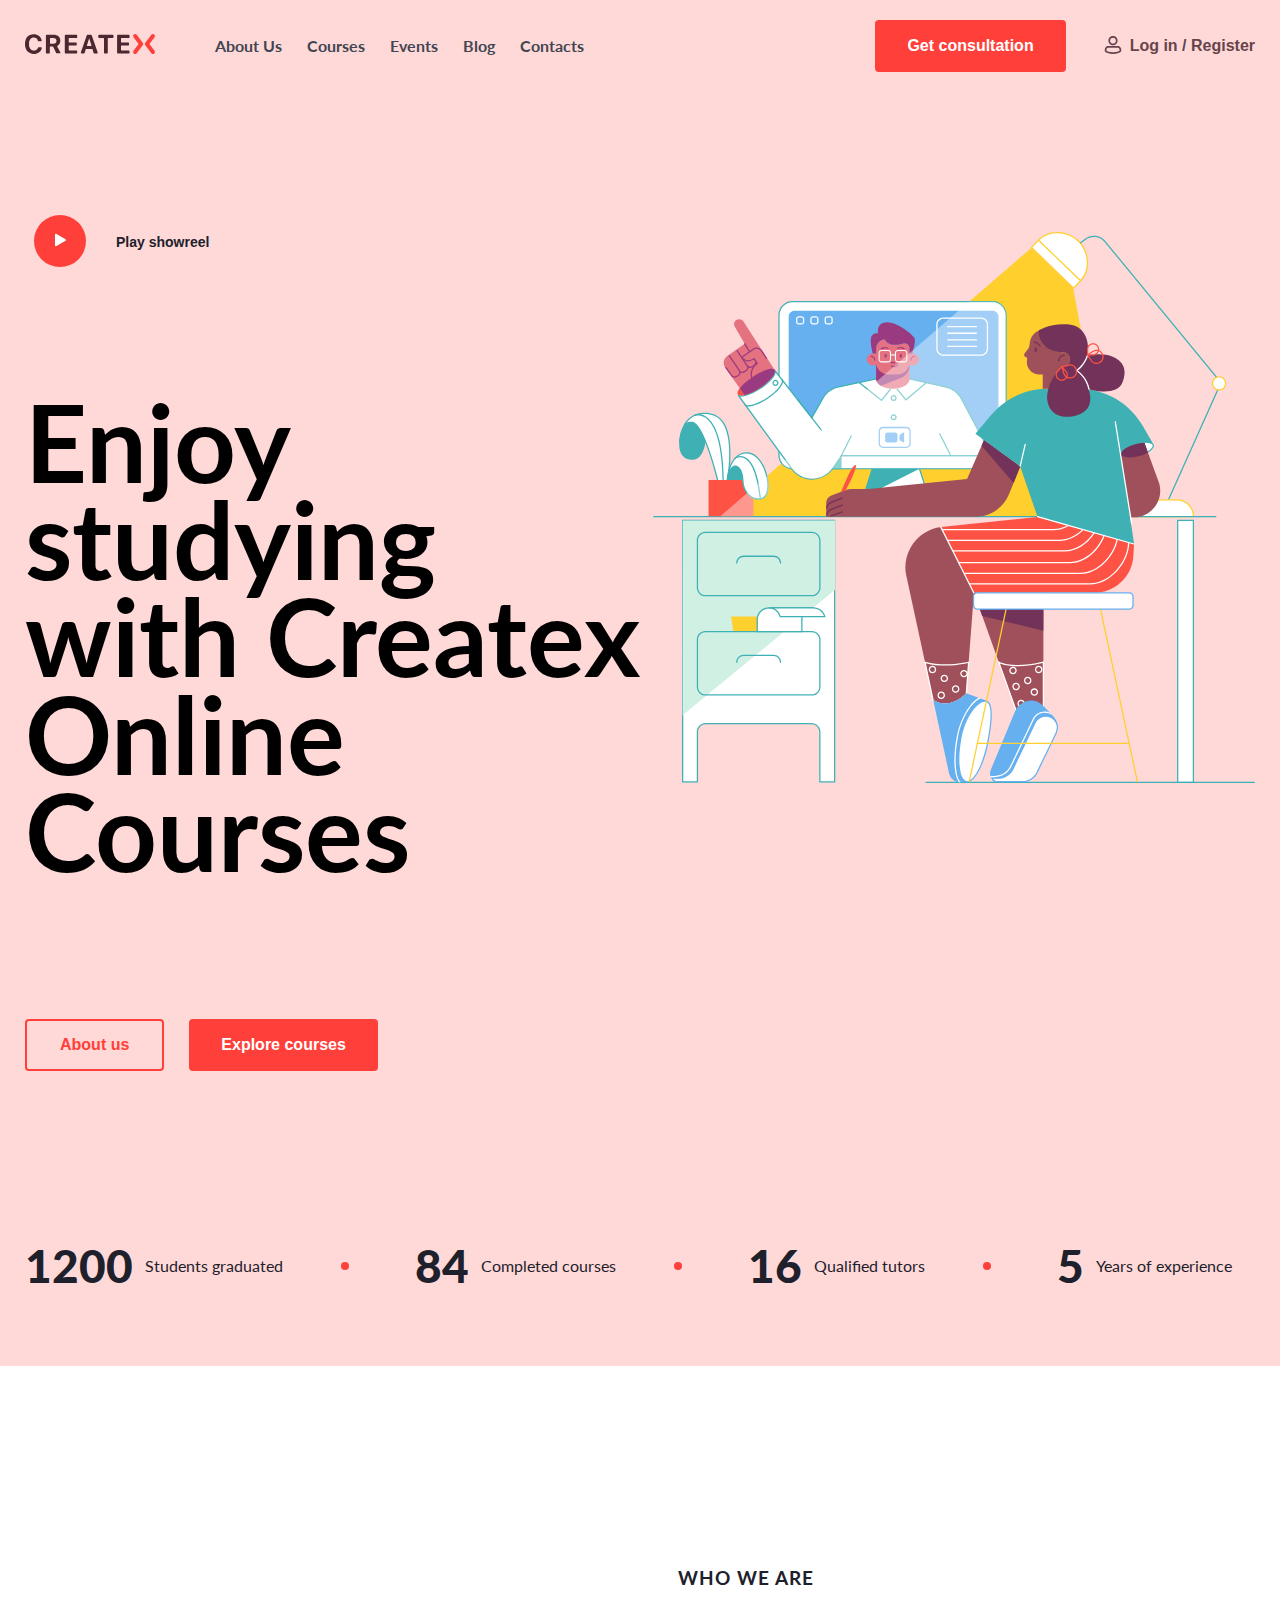
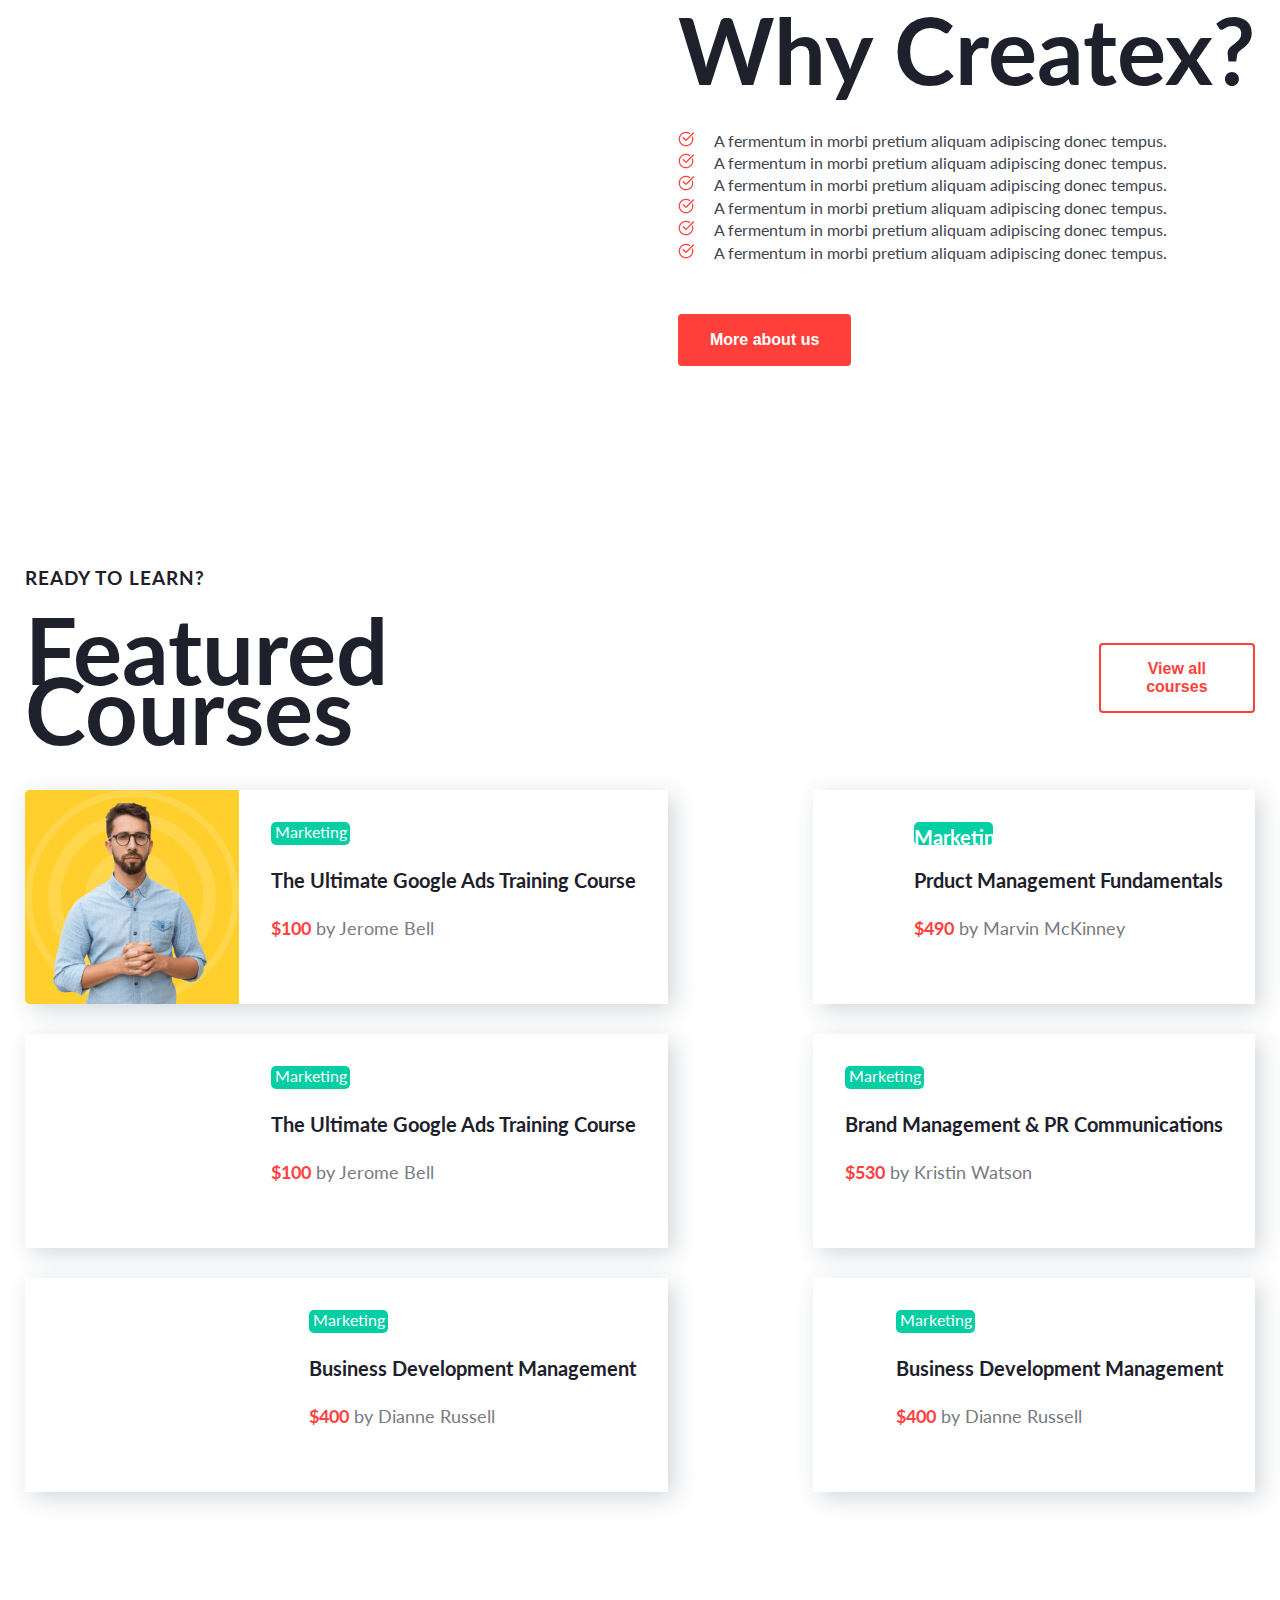
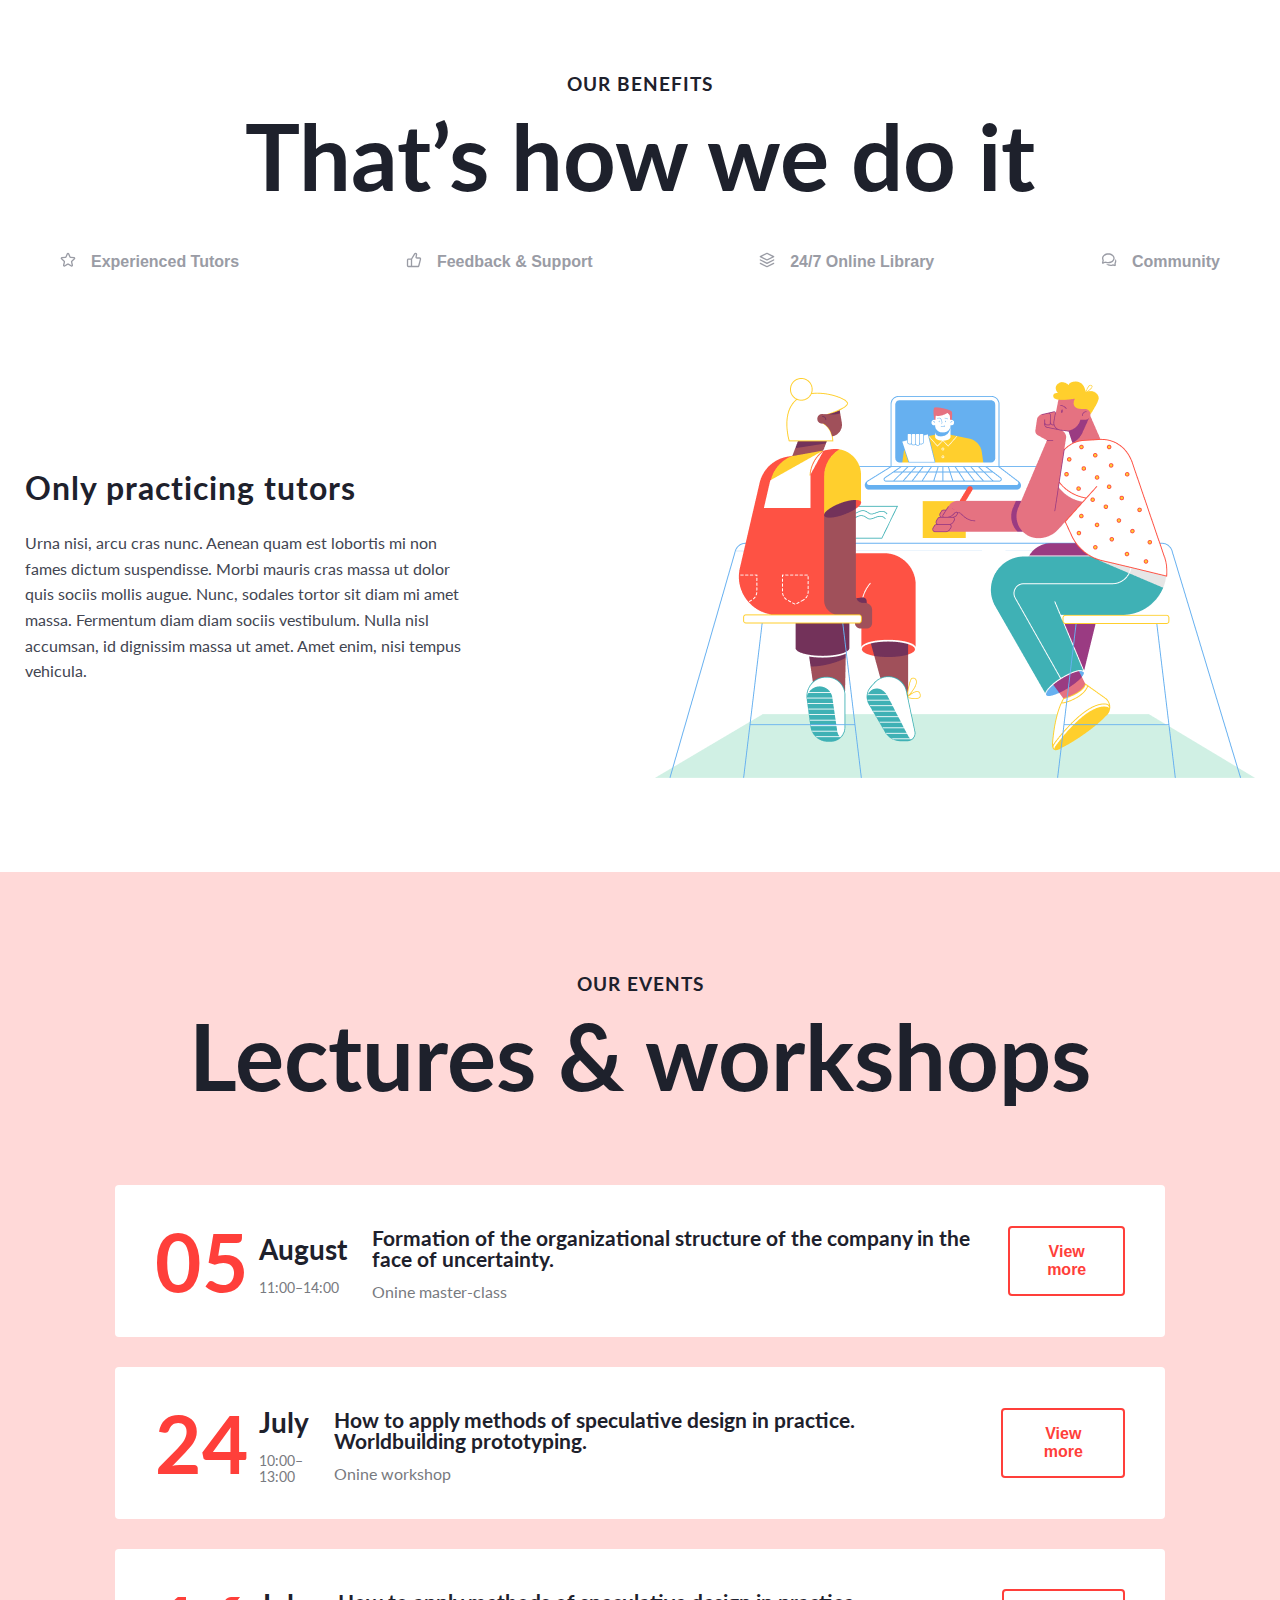
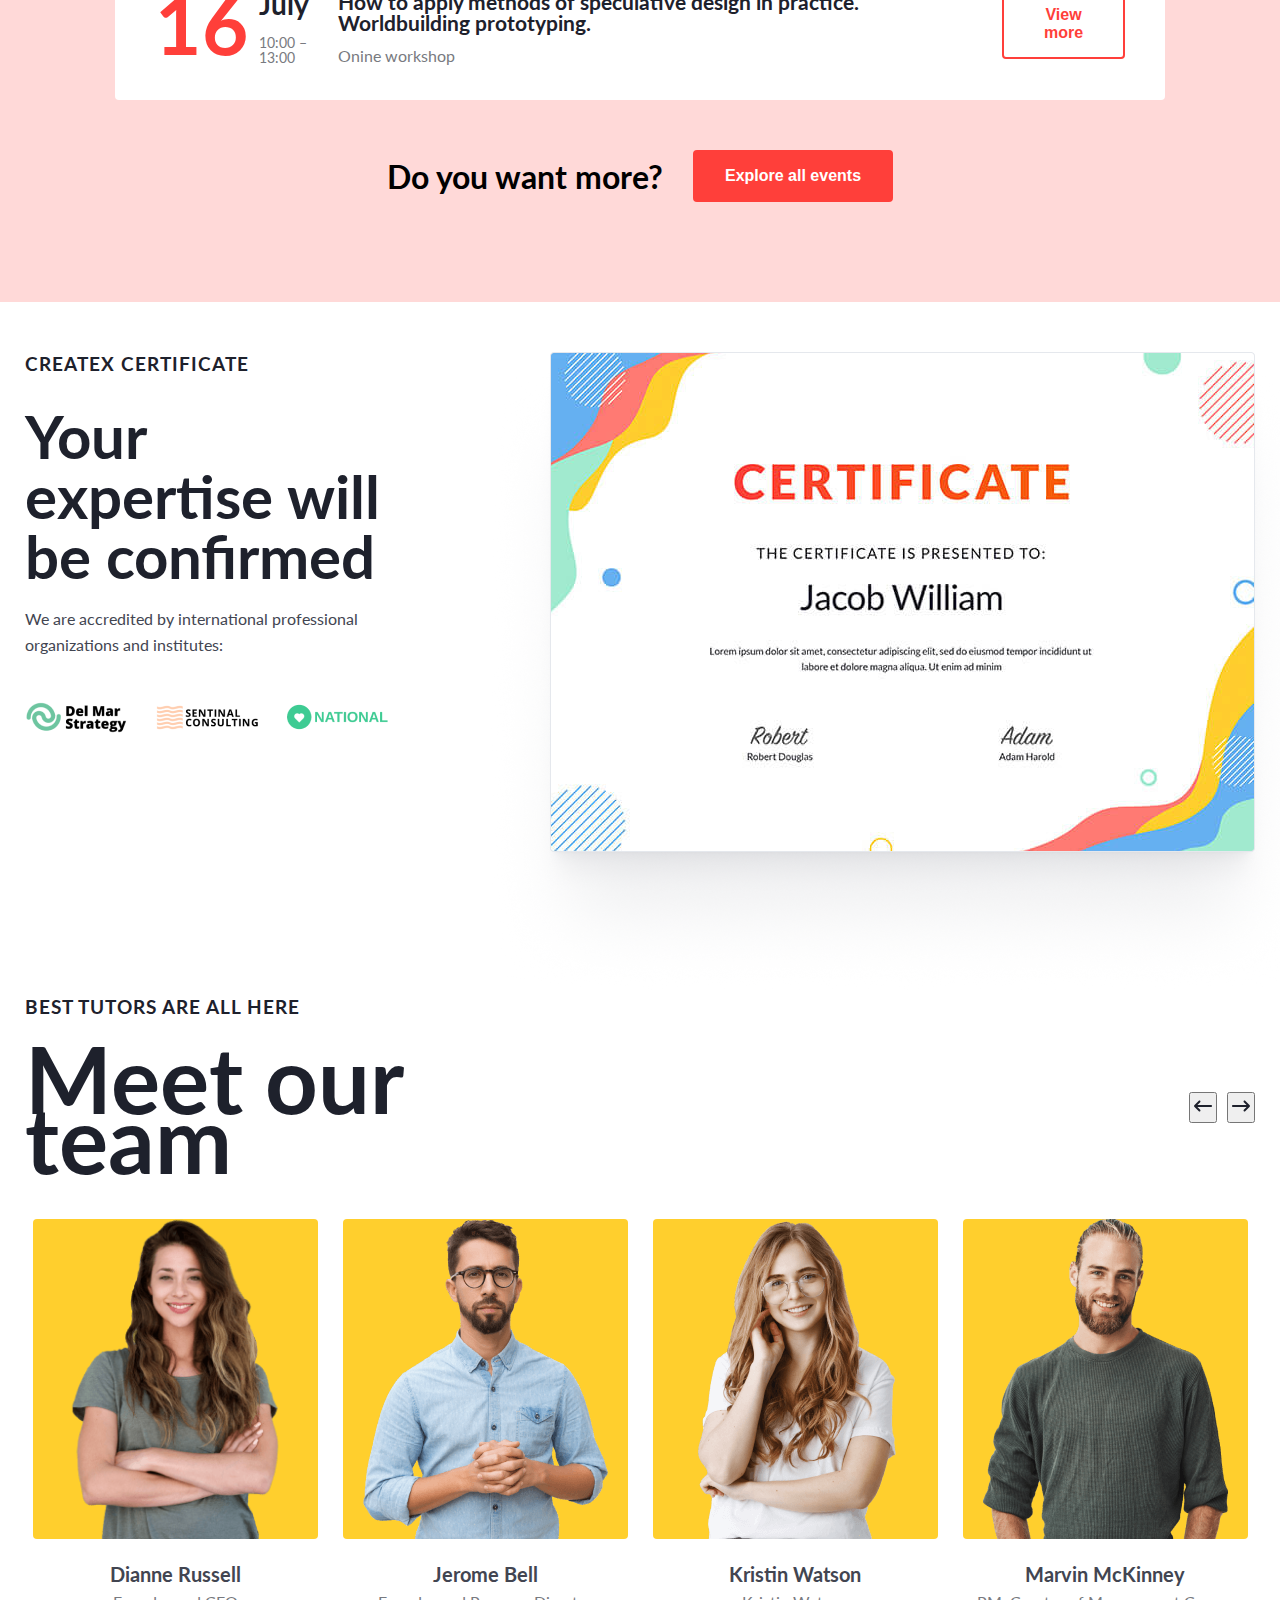
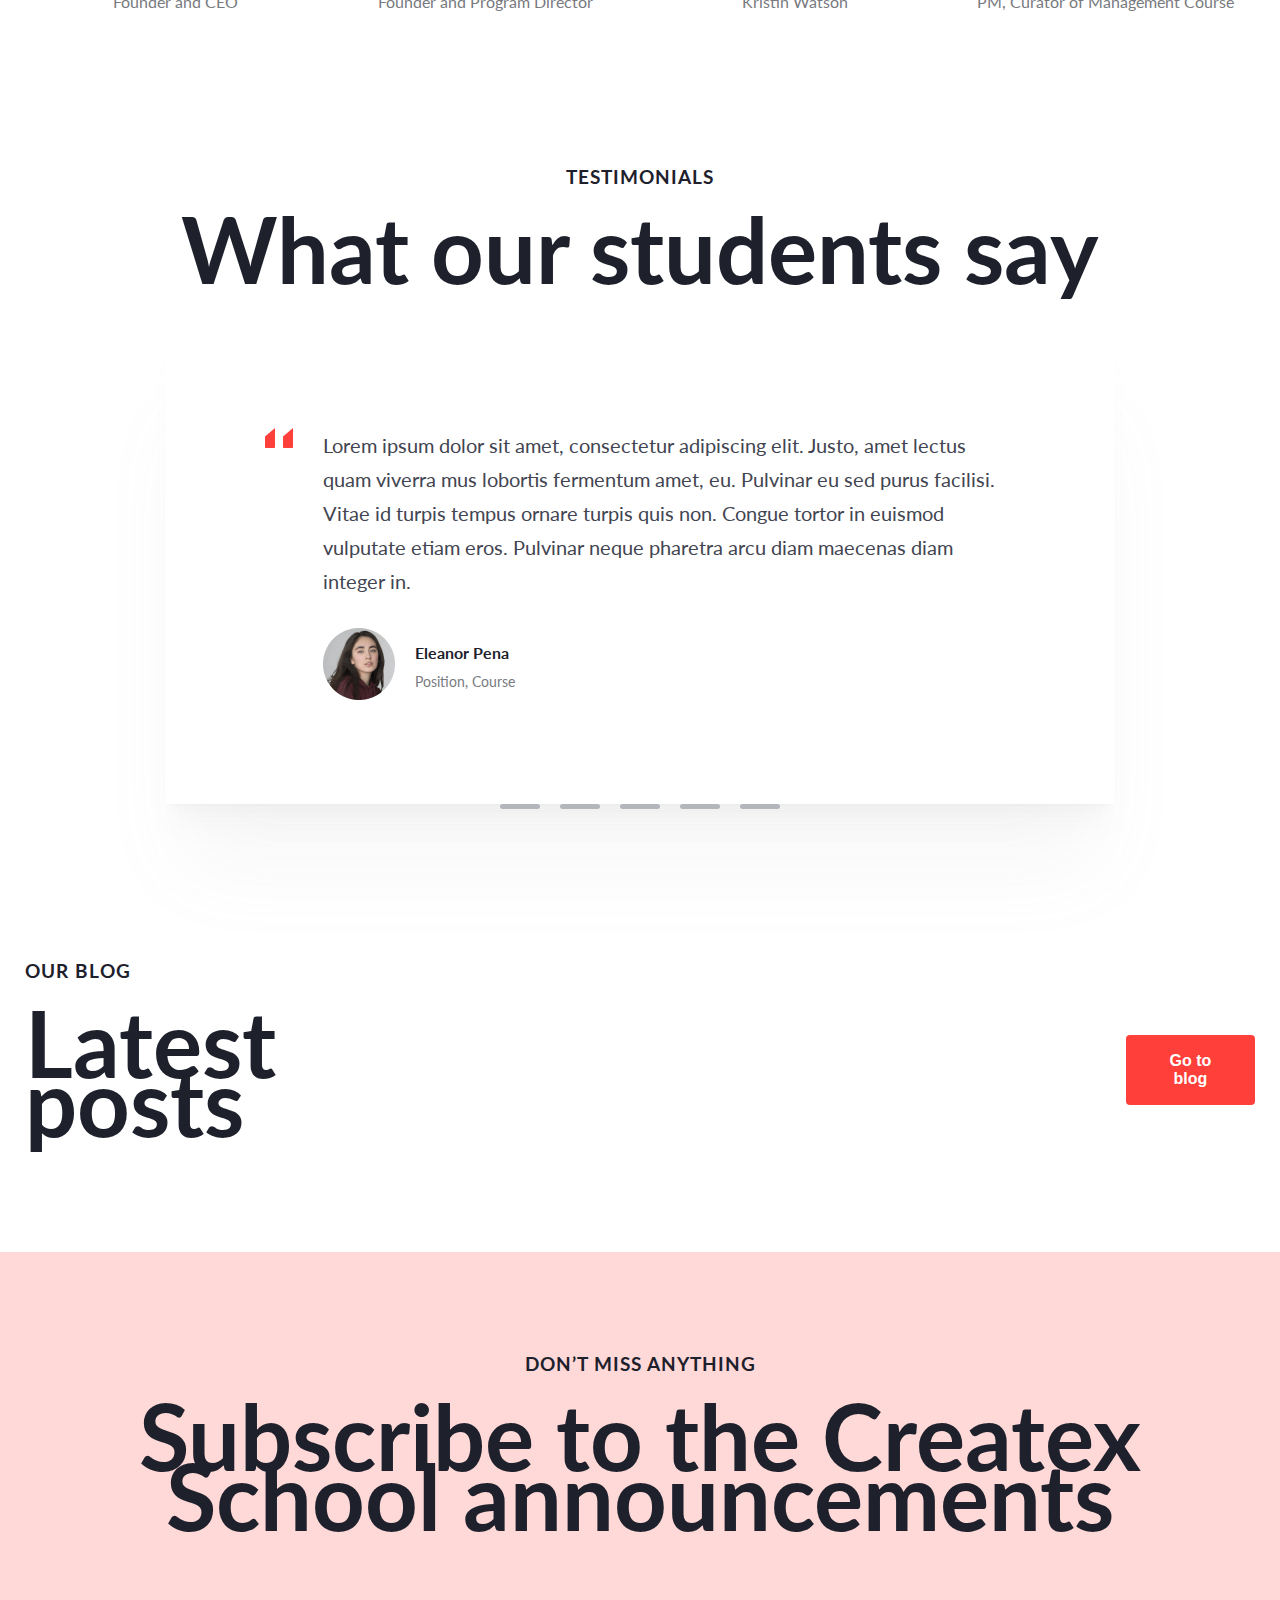
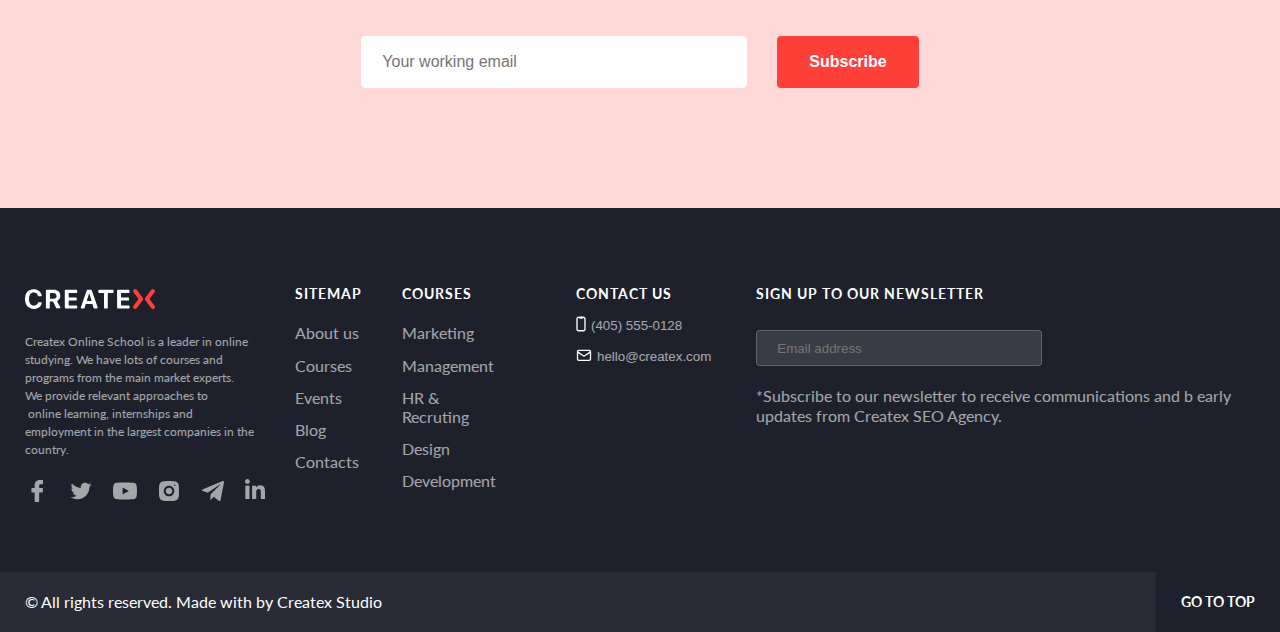
==== commit 82c8c92b: "almost done" ====
--- a/index.html
+++ b/index.html
@@ -8,7 +8,7 @@
     <link rel="preconnect" href="https://fonts.googleapis.com">
     <link rel="preconnect" href="https://fonts.gstatic.com" crossorigin>
     <link href="https://fonts.googleapis.com/css2?family=Bebas+Neue&family=Cabin&family=Comfortaa:wght@300&family=Lato:ital@0;1&family=Montserrat:ital,wght@0,300;0,400;0,500;0,700;1,700&family=Nanum+Myeongjo&family=Nunito:wght@800&family=Prompt&family=Unna&family=Work+Sans:wght@100&display=swap" rel="stylesheet">
-    <title>Document</title>
+    <title>CreateX</title>
 </head>
 <body>
     <div class="wrapper">
@@ -56,6 +56,14 @@
                        </span>
                        <span class="header_button_text header_register">Log in / Register</span>
                     </button>
+                    <button class="header_burger">
+                        <div class="burger"><svg width="24" height="24" viewBox="0 0 24 24" fill="none" xmlns="http://www.w3.org/2000/svg">
+                            <path fill-rule="evenodd" clip-rule="evenodd" d="M1 12C1 11.4477 1.44772 11 2 11H22C22.5523 11 23 11.4477 23 12C23 12.5523 22.5523 13 22 13H2C1.44772 13 1 12.5523 1 12Z" fill="#1E212C"/>
+                            <path fill-rule="evenodd" clip-rule="evenodd" d="M1 18C1 17.4477 1.44772 17 2 17H22C22.5523 17 23 17.4477 23 18C23 18.5523 22.5523 19 22 19H2C1.44772 19 1 18.5523 1 18Z" fill="#1E212C"/>
+                            <path fill-rule="evenodd" clip-rule="evenodd" d="M1 6C1 5.44772 1.44772 5 2 5H22C22.5523 5 23 5.44772 23 6C23 6.55228 22.5523 7 22 7H2C1.44772 7 1 6.55228 1 6Z" fill="#1E212C"/>
+                            </svg>
+                            </div>
+                    </button>
                 </div>
             </div>
            </div>
@@ -81,7 +89,7 @@
                             <button class="banner_content_button">
                                 <span class="header_button_text banner_content_text">About us</span>
                             </button>
-                            <button class="header_button">
+                            <button class="header_button banner_button_button">
                                 <span class="header_button_text">Explore courses</span>
                             </button>
                         </div>
@@ -241,7 +249,6 @@
                             <path d="M476.512 377.742H324.027C321.74 377.742 319.898 375.9 319.898 373.614V364.32C319.898 362.033 321.74 360.191 324.027 360.191H476.512C478.799 360.191 480.642 362.033 480.642 364.32V373.614C480.642 375.9 478.799 377.742 476.512 377.742ZM324.027 361.462C322.46 361.462 321.168 362.753 321.168 364.32V373.614C321.168 375.18 322.46 376.472 324.027 376.472H476.512C478.079 376.472 479.371 375.18 479.371 373.614V364.32C479.371 362.753 478.079 361.462 476.512 361.462H324.027Z" fill="#66B0F0"/>
                         </svg>
                     </div>
-
                   </div>
                   <div class="banner_info info_banner">
                     <div class="info_card">
@@ -350,11 +357,9 @@
                                     </div>
                                 </div>
                             </div>
-                            <div class="context_button">
-                                <button class="header_button">
-                                    <span class="header_button_text">More about us</span>
-                                </button>
-                            </div>
+                            <button class="header_button banner_button_button">
+                                <span class="header_button_text">More about us</span>
+                            </button>
                         </div>
                     </div>
                 </div>
@@ -384,7 +389,7 @@
                         <div class="course_info_row_left">
                             <div class="block_info">
                                 <div class="block_info_image">
-                                    <img src="/images/image.png" alt="">
+                                    <img src="/images/image1111.png" alt="">
                                  </div>
                                  <div class="block_info_content">
                                      <div class="block_info_content_type">Marketing</div>
@@ -631,7 +636,7 @@
                                 <h1>Do you want more?</h1>
                             </div>
                             <div class="context_button">
-                                <button class="header_button">
+                                <button class="header_button banner_button_button">
                                     <span class="header_button_text">Explore all events</span>
                                 </button>
                             </div>
@@ -643,7 +648,7 @@
                 <div class="container">
                     <div class="certificate_row">
                         <div class="certificate_content">
-                            <div class="course_types_row_text">
+                            <div class="course_types_row_text  certificate_content_text">
                                 <div class="context_small_title">
                                     <h3>Createx Certificate</h3>
                                 </div>
@@ -668,6 +673,166 @@
                         </div>
                         <div class="certificate_image">
                             <img src="/images/certificate.png" alt="certificate">
+                        </div>
+                    </div>
+                </div>
+            </section>
+            <section class="course_types_second">
+                <div class="container">
+                    <div class="course_types_second_row">
+                        <div class="course_types_second_row_text">
+                            <div class="context_small_title">
+                                <h3>Best tutors are all here</h3>
+                            </div>
+                            <div class="context_big_title">
+                                <h1>Meet our team</h1>
+                            </div>
+                        </div>
+                        <div class="course_types_second_row_buttons">
+                            <button class="course_type_second_row_button">
+                               <div class="course_type_second_button_icon">
+                                <svg width="24" height="24" viewBox="0 0 24 24" fill="none" xmlns="http://www.w3.org/2000/svg">
+                                    <path fill-rule="evenodd" clip-rule="evenodd" d="M9.20711 17.2071C8.81658 17.5976 8.18342 17.5976 7.79289 17.2071L3.29289 12.7071C2.90237 12.3166 2.90237 11.6834 3.29289 11.2929L7.79289 6.79289C8.18342 6.40237 8.81658 6.40237 9.20711 6.79289C9.59763 7.18342 9.59763 7.81658 9.20711 8.20711L6.41421 11L20 11C20.5523 11 21 11.4477 21 12C21 12.5523 20.5523 13 20 13L6.41421 13L9.20711 15.7929C9.59763 16.1834 9.59763 16.8166 9.20711 17.2071Z" fill="#1E212C"/>
+                                </svg>
+                               </div>
+                            </button>
+                            <button class="course_type_second_row_button">
+                               <div class="course_type_second_button_icon">
+                                <svg width="24" height="24" viewBox="0 0 24 24" fill="none" xmlns="http://www.w3.org/2000/svg">
+                                    <path fill-rule="evenodd" clip-rule="evenodd" d="M14.7929 6.79289C15.1834 6.40237 15.8166 6.40237 16.2071 6.79289L20.7071 11.2929C21.0976 11.6834 21.0976 12.3166 20.7071 12.7071L16.2071 17.2071C15.8166 17.5976 15.1834 17.5976 14.7929 17.2071C14.4024 16.8166 14.4024 16.1834 14.7929 15.7929L17.5858 13H4C3.44772 13 3 12.5523 3 12C3 11.4477 3.44772 11 4 11H17.5858L14.7929 8.20711C14.4024 7.81658 14.4024 7.18342 14.7929 6.79289Z" fill="#1E212C"/>
+                                </svg>
+                               </div>
+                            </button>
+                        </div>
+                    </div>
+                </div>
+            </section>
+            <section class="members_info">
+                <div class="container">
+                    <div class="members_info_row">
+                        <div class="members_info_panel">
+                            <div class="members_info_image">
+                                <img src="/images/image{5.png" alt="person">
+                            </div>
+                            <div class="members_info_desc">
+                                <div class="members_info_name">Dianne Russell</div>
+                                <div class="members_info_job">Founder and CEO</div>
+                            </div>
+                        </div>
+                        <div class="members_info_panel">
+                            <div class="members_info_image">
+                                <img src="/images/image.png" alt="person">
+                            </div>
+                            <div class="members_info_desc">
+                                <div class="members_info_name">Jerome Bell</div>
+                                <div class="members_info_job">Founder and Program Director</div>
+                            </div>
+                        </div>
+                        <div class="members_info_panel">
+                            <div class="members_info_image">
+                                <img src="/images/image{2.png" alt="person">
+                            </div>
+                            <div class="members_info_desc">
+                                <div class="members_info_name">Kristin Watson</div>
+                                <div class="members_info_job">Kristin Watson</div>
+                            </div>
+                        </div>
+                        <div class="members_info_panel">
+                            <div class="members_info_image">
+                                <img src="/images/image{4.png" alt="person">
+                            </div>
+                            <div class="members_info_desc">
+                                <div class="members_info_name">Marvin McKinney</div>
+                                <div class="members_info_job">PM, Curator of Management Course</div>
+                            </div>
+                        </div>
+                    </div>
+                </div>
+            </section>
+            <section class="students_opinion">
+                <div class="container">
+                    <div class="events_title">
+                        <div class="course_types_row_text benefits_title">
+                            <div class="context_small_title">
+                                <h3>TESTIMONIALS</h3>
+                            </div>
+                            <div class="context_big_title">
+                                <h1>What our students say</h1>
+                            </div>
+                        </div>
+                    </div>
+                    <div class="students_opinion_content">
+                        <div class="students_opinion_content_row">
+                            <div class="students_opinion_content_icon">
+                                <svg width="28" height="20" viewBox="0 0 28 20" fill="none" xmlns="http://www.w3.org/2000/svg">
+                                    <path d="M18 8.92534C18 8.63119 18.1295 8.35196 18.3541 8.16195L28 0V19C28 19.5523 27.5523 20 27 20H19C18.4477 20 18 19.5523 18 19V8.92534Z" fill="#FF3F3A"/>
+                                    <path d="M0 8.92534C0 8.63119 0.129507 8.35196 0.354058 8.16195L10 0V19C10 19.5523 9.55228 20 9 20H1C0.447715 20 0 19.5523 0 19V8.92534Z" fill="#FF3F3A"/>
+                                    </svg>
+                            </div>
+                           <div class="students_opinion_content_desc">
+                            <div class="students_opinion_content_text">
+                                <p> Lorem ipsum dolor sit amet, consectetur adipiscing elit. Justo, amet lectus quam viverra mus lobortis fermentum amet, eu. Pulvinar eu sed purus facilisi. Vitae id turpis tempus ornare turpis quis non. Congue tortor in euismod vulputate etiam eros. Pulvinar neque pharetra arcu diam maecenas diam integer in.</p>
+                            </div>
+                            <div class="students_opinion_content_info">
+                                <div class="students_opinion_content_image">
+                                    <img src="/images/image (4).png" alt="">
+                                </div>
+                                <div class="students_opinion_content_info_text">
+                                    <div class="students_opinion_content_info_title">Eleanor Pena</div>
+                                    <div class="students_opinion_content_info_subtitle">Position, Course</div>
+                                </div>
+                            </div>
+                           </div>
+                           
+                        </div>
+                    </div>
+                    <div class="students_opinion_sections">
+                        <div class="students_opinion_section"></div>
+                        <div class="students_opinion_section"></div>
+                        <div class="students_opinion_section"></div>
+                        <div class="students_opinion_section"></div>
+                        <div class="students_opinion_section"></div>
+                    </div>
+                    
+                </div>
+            </section>
+            <section class="course_types">
+                <div class="container">
+                    <div class="course_types_row course_types_row_row">
+                        <div class="course_types_row_text">
+                            <div class="context_small_title">
+                                <h3>Our blog</h3>
+                            </div>
+                            <div class="context_big_title">
+                                <h1>Latest posts</h1>
+                            </div>
+                        </div>
+                        <button class="header_button banner_button_button">
+                            <span class="header_button_text">Go to blog</span>
+                        </button>
+                    </div>
+                </div>
+            </section>
+            <section class="register">
+                <div class="container">
+                    <div class="register_title">
+                        <div class="course_types_row_text benefits_title">
+                            <div class="context_small_title">
+                                <h3>Don’t miss anything</h3>
+                            </div>
+                            <div class="context_big_title">
+                                <h1>Subscribe to the Createx School announcements</h1>
+                            </div>
+                        </div>
+                    </div>
+                    <div class="register_panel">
+                        <div>
+                            <input type="email" class="register_button" placeholder="Your working email">
+                        </div>
+                        <div class="register_panel_button">
+                            <button class="header_button banner_button_button">
+                                <span class="header_button_text">Subscribe</span>
+                            </button>
                         </div>
                     </div>
                 </div>
--- a/style/main.css
+++ b/style/main.css
@@ -48,6 +48,16 @@
   position: relative;
   padding-top: 20px;
 }
+.header_burger {
+  display: none;
+  background-color: transparent;
+  border: none;
+}
+@media screen and (max-width: 980px) {
+  .header_burger {
+    display: block;
+  }
+}
 .header_row {
   display: flex;
   align-items: center;
@@ -66,7 +76,10 @@
 }
 .header_button {
   position: relative;
-  padding: 15px 30px;
+  padding-top: 15px;
+  padding-bottom: 15px;
+  padding-right: 30px;
+  padding-left: 30px;
   background: #FF3F3A;
   border-radius: 4px;
   border: 2px solid #FF3F3A;
@@ -74,6 +87,35 @@
   color: #fff;
   z-index: 2;
 }
+@media screen and (max-width: 1260px) {
+  .header_button {
+    padding-top: calc(
+           8px + 7 * ((100vw - 32px) / 940));
+  }
+}
+@media screen and (max-width: 1260px) {
+  .header_button {
+    padding-bottom: calc(
+           8px + 7 * ((100vw - 32px) / 940));
+  }
+}
+@media screen and (max-width: 1260px) {
+  .header_button {
+    padding-right: calc(
+           20px + 10 * ((100vw - 32px) / 940));
+  }
+}
+@media screen and (max-width: 1260px) {
+  .header_button {
+    padding-left: calc(
+           20px + 10 * ((100vw - 32px) / 940));
+  }
+}
+@media screen and (max-width: 980px) {
+  .header_button {
+    display: none;
+  }
+}
 .header_button:hover {
   background-color: transparent;
   color: #FF3F3A;
@@ -81,6 +123,19 @@
 .header_button_text {
   font-weight: 700;
   font-size: 16px;
+  font-size: 16px;
+}
+@media screen and (max-width: 1260px) {
+  .header_button_text {
+    font-size: calc(
+           4px + 12 * ((100vw - 32px) / 940));
+  }
+}
+@media screen and (max-width: 1260px) {
+  .header_button_text {
+    font-size: calc(
+           4px + 12 * ((100vw - 32px) / 940));
+  }
 }
 .header_link {
   font-weight: 700;
@@ -102,14 +157,29 @@
   padding: 0px;
   gap: 8px;
 }
+@media screen and (max-width: 980px) {
+  .header_button_register {
+    display: none;
+  }
+}
 .header_assets {
   gap: 60px;
 }
+@media screen and (max-width: 980px) {
+  .header_assets {
+    gap: 15px;
+  }
+}
 .header_navbar {
   display: flex;
   align-items: center;
   justify-content: center;
   gap: 25px;
+}
+@media screen and (max-width: 980px) {
+  .header_navbar {
+    display: none;
+  }
 }
 .header_register {
   color: #424551;
@@ -117,10 +187,20 @@
   font-size: 16px;
   line-height: 160%;
 }
+@media screen and (max-width: 980px) {
+  .header_register {
+    display: none;
+  }
+}
 
 .banner {
   position: relative;
   padding-bottom: 70px;
+}
+@media screen and (max-width: 980px) {
+  .banner_button_button {
+    display: block;
+  }
 }
 .banner::before {
   content: "";
@@ -139,8 +219,14 @@
 }
 .banner_text {
   font-weight: 900;
+  line-height: 180%;
   font-size: 54px;
-  line-height: 180%;
+}
+@media screen and (max-width: 1260px) {
+  .banner_text {
+    font-size: calc(
+           24px + 30 * ((100vw - 32px) / 940));
+  }
 }
 .banner_row {
   display: flex;
@@ -207,6 +293,11 @@
   color: #FF3F3A;
   transition: all 0.2s ease-in-out;
 }
+@media screen and (max-width: 980px) {
+  .banner_content_button_button {
+    display: block;
+  }
+}
 .banner_content_button:hover {
   background-color: #FF3F3A;
   color: #fff;
@@ -345,7 +436,8 @@
   margin-bottom: 20px;
 }
 .block_info:hover {
-  box-shadow: 3px 2px 47px 20px rgba(34, 60, 80, 0.2);
+  box-shadow: 0px 80px 80px -20px rgba(154, 156, 165, 0.16), 0px 30px 24px -10px rgba(154, 156, 165, 0.1), 0px 12px 10px -6px rgba(154, 156, 165, 0.08), 0px 4px 4px -4px rgba(30, 33, 44, 0.05);
+  border-radius: 4px;
 }
 
 .price_info {
@@ -378,6 +470,12 @@
   align-items: center;
   justify-content: space-between;
   gap: 500px;
+}
+.course_types_row_row {
+  display: flex;
+  align-items: center;
+  justify-content: space-between;
+  gap: 700px;
 }
 
 .benefits {
@@ -690,19 +788,221 @@
 }
 .certificate_row {
   display: flex;
-  align-items: center;
-  justify-content: space-between;
-  gap: 50px;
+  align-items: start;
+  justify-content: space-between;
+  gap: 100px;
+}
+.certificate_content {
+  display: flex;
+  align-items: start;
+  justify-content: start;
+  flex-direction: column;
+  gap: 35px;
+}
+.certificate_content_logos {
+  display: flex;
+  align-items: start;
+  justify-content: center;
+  gap: 25px;
 }
 .certificate_content_title {
   font-weight: 900;
   font-size: 30px;
   line-height: 200%;
   color: #1E212C;
+  margin-bottom: 20px;
 }
 .certificate_content_subtitle {
   font-weight: 400;
   font-size: 16px;
   line-height: 160%;
   color: #424551;
+}
+
+.course_types_second {
+  display: flex;
+}
+.course_types_second_row {
+  display: flex;
+  align-items: center;
+  justify-content: space-between;
+  gap: 700px;
+}
+.course_types_second_row_buttons {
+  display: flex;
+  gap: 10px;
+}
+.course_types_second_row_button {
+  width: 48px;
+  height: 48px;
+  border-radius: 50%;
+  fill: #FF3F3A;
+  border: none;
+}
+
+.members_info {
+  margin-bottom: 100px;
+  flex-wrap: wrap;
+}
+.members_info_row {
+  display: flex;
+  align-items: center;
+  justify-content: center;
+  flex-wrap: wrap;
+  gap: 25px;
+}
+@media screen and (max-width: 1200px) {
+  .members_info_row {
+    flex-direction: column;
+  }
+}
+.members_info_image {
+  display: flex;
+  align-items: center;
+  justify-content: center;
+  width: 285px;
+  height: 320px;
+  background-color: #FFCF2D;
+  flex-wrap: wrap;
+  border-radius: 4px;
+}
+.members_info_panel {
+  display: flex;
+  align-items: center;
+  justify-content: center;
+  flex-direction: column;
+  gap: 20px;
+  transition: all 0.3s ease-in-out;
+}
+.members_info_panel:hover {
+  transform: translateY(-10px);
+}
+.members_info_desc {
+  display: flex;
+  align-items: center;
+  justify-content: center;
+  flex-direction: column;
+}
+.members_info_name {
+  font-weight: 700;
+  font-size: 20px;
+  line-height: 150%;
+  text-align: center;
+  color: #424551;
+}
+.members_info_job {
+  font-weight: 400;
+  font-size: 16px;
+  line-height: 160%;
+  text-align: center;
+  color: #787A80;
+}
+
+.students_opinion {
+  margin: 150px;
+}
+.students_opinion_section {
+  width: 40px;
+  height: 5px;
+  border-radius: 50px;
+  background-color: #B3B7BC;
+}
+.students_opinion_section:hover {
+  background-color: #424551;
+}
+.students_opinion_sections {
+  display: flex;
+  align-items: center;
+  justify-content: center;
+  gap: 20px;
+}
+.students_opinion_content_row {
+  display: flex;
+  align-items: flex-start;
+  justify-content: center;
+  gap: 30px;
+  box-shadow: 0px 80px 80px -20px rgba(154, 156, 165, 0.08), 0px 30px 24px -10px rgba(154, 156, 165, 0.05), 0px 12px 10px -6px rgba(154, 156, 165, 0.04), 0px 4px 4px -4px rgba(30, 33, 44, 0.03);
+  border-radius: 4px;
+  padding: 100px;
+}
+.students_opinion_content_text {
+  font-weight: 400;
+  font-size: 20px;
+  line-height: 170%;
+  color: #424551;
+}
+.students_opinion_content_desc {
+  display: flex;
+  align-items: flex-start;
+  justify-content: center;
+  flex-direction: column;
+  gap: 30px;
+}
+.students_opinion_content_info {
+  display: flex;
+  align-items: center;
+  justify-content: center;
+  gap: 20px;
+}
+.students_opinion_content_info_text {
+  display: flex;
+  flex-direction: column;
+  gap: 6px;
+}
+.students_opinion_content_info_title {
+  font-weight: 700;
+  font-size: 16px;
+  line-height: 160%;
+  color: #1E212C;
+}
+.students_opinion_content_info_subtitle {
+  font-weight: 400;
+  font-size: 14px;
+  line-height: 150%;
+  color: #787A80;
+}
+
+.register {
+  position: relative;
+  padding: 100px;
+  margin: 70px 0 0 0;
+}
+.register::before {
+  content: "";
+  position: absolute;
+  top: 0;
+  left: 0;
+  background-color: #FF3F3A;
+  width: 100%;
+  height: 100%;
+  opacity: 0.2;
+  z-index: -1;
+}
+.register_button {
+  padding-left: 20px;
+  width: 386px;
+  height: 52px;
+  background: #fff;
+  border: 1px solid #fff;
+  border-radius: 4px;
+  color: #fff;
+  margin-top: 20px;
+  margin-bottom: 20px;
+  font-weight: 400;
+  font-size: 16px;
+  line-height: 160%;
+  color: #9A9CA5;
+  z-index: 5;
+}
+.register_title {
+  text-align: center;
+  z-index: -1;
+}
+.register_panel {
+  display: flex;
+  align-items: center;
+  justify-content: center;
+  gap: 30px;
+  margin-top: 40px;
+  z-index: 5;
 }/*# sourceMappingURL=main.css.map */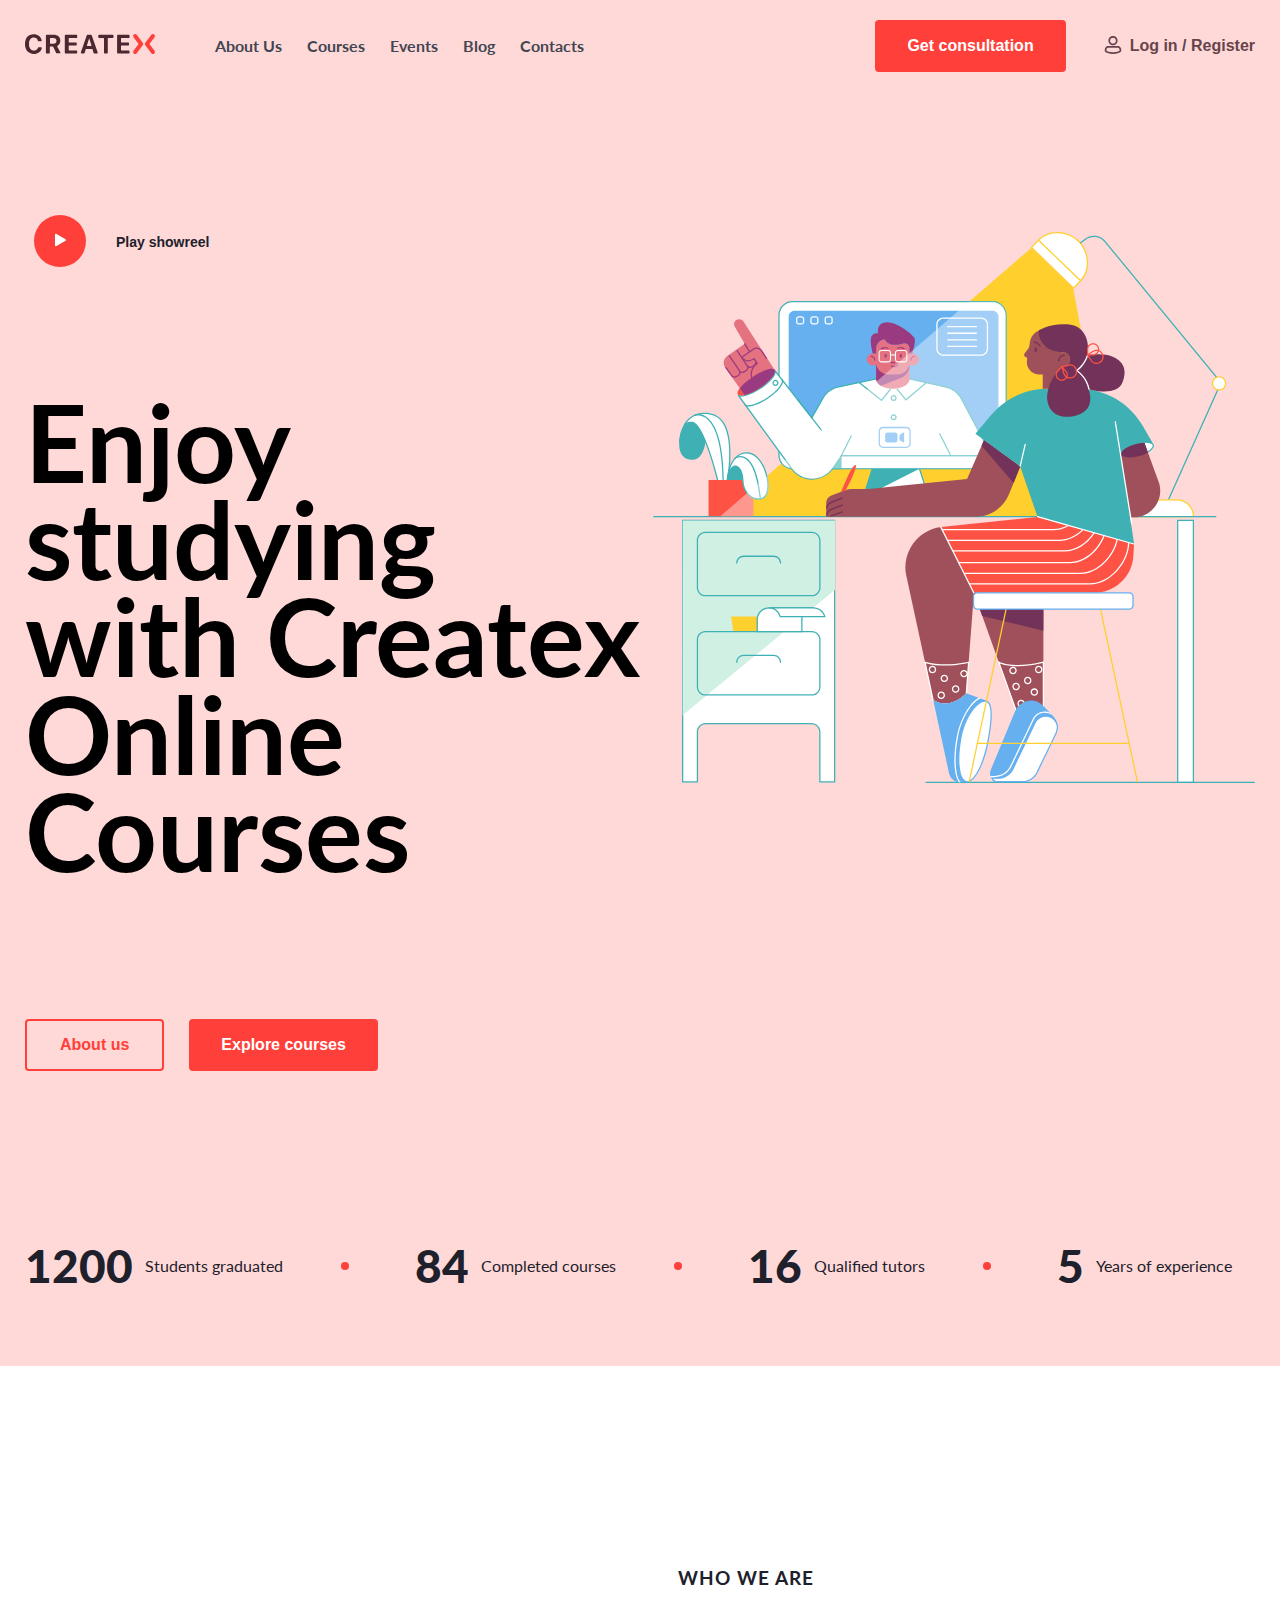
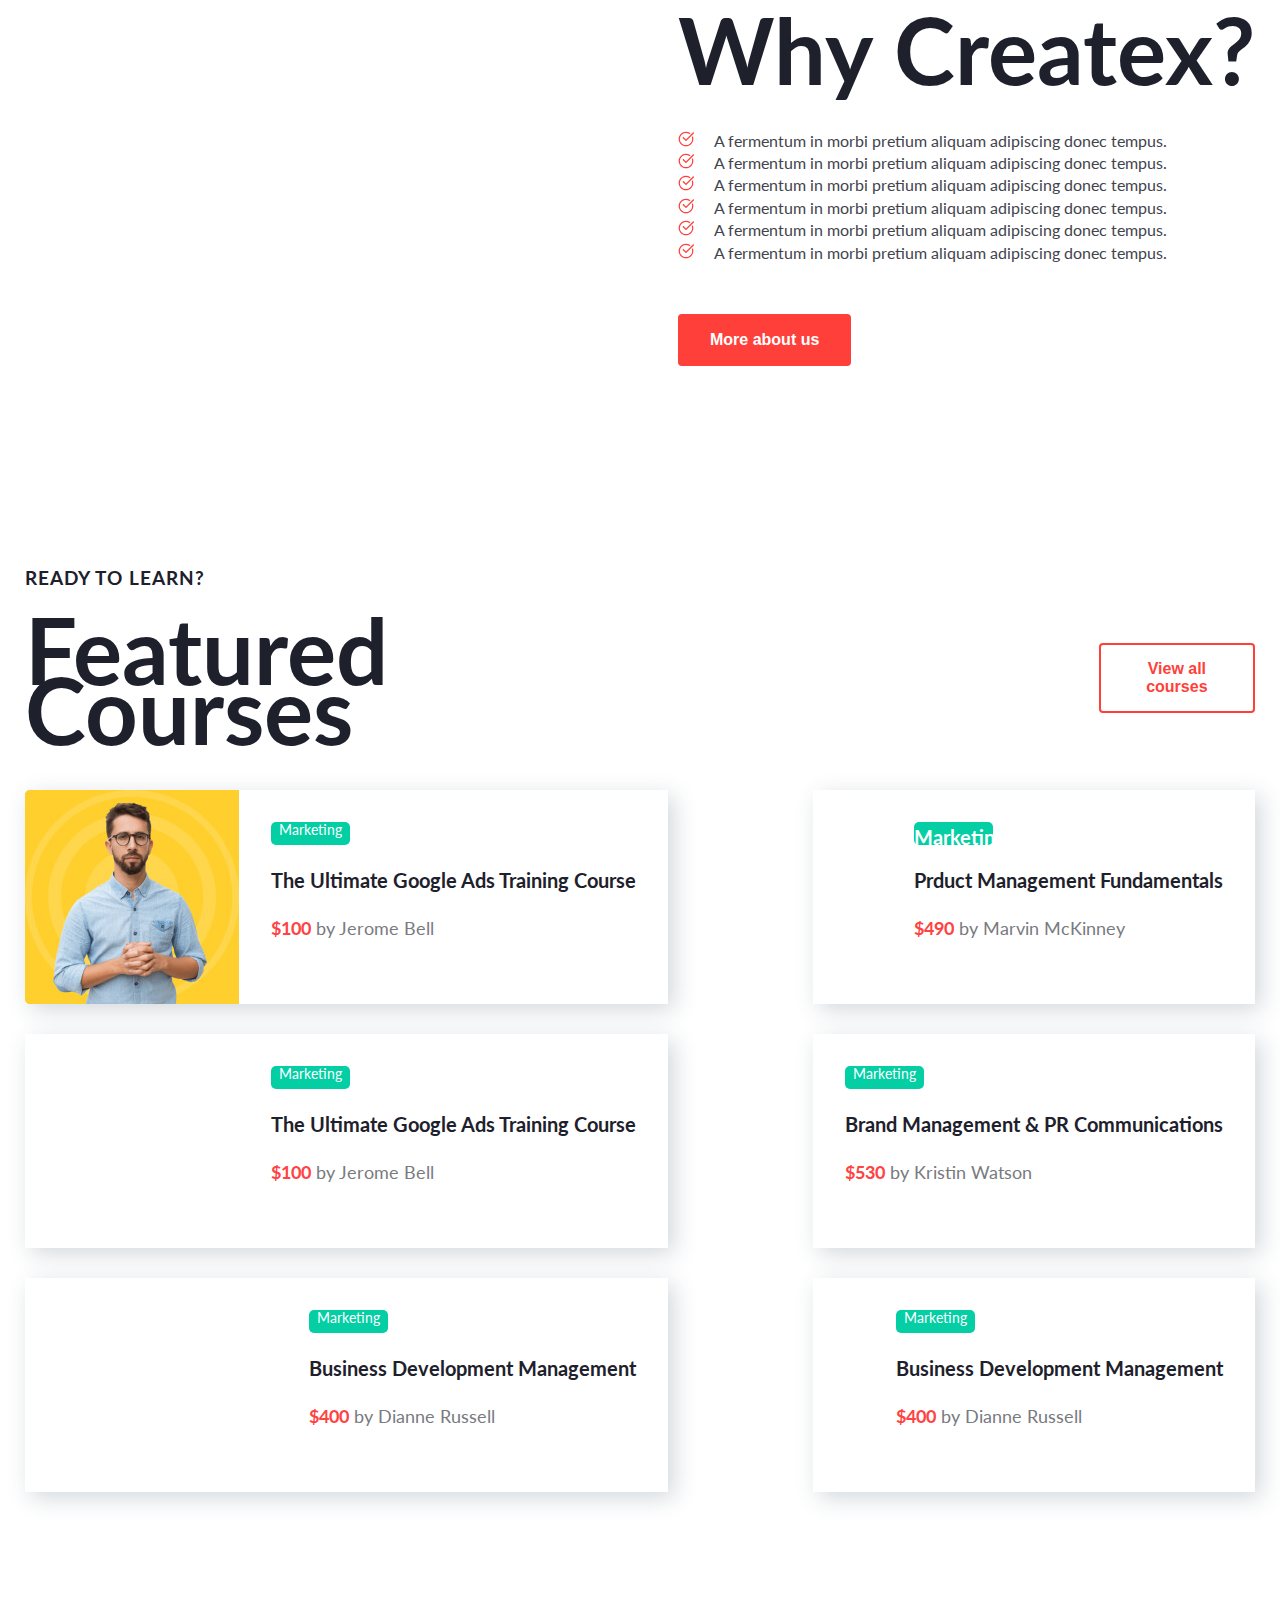
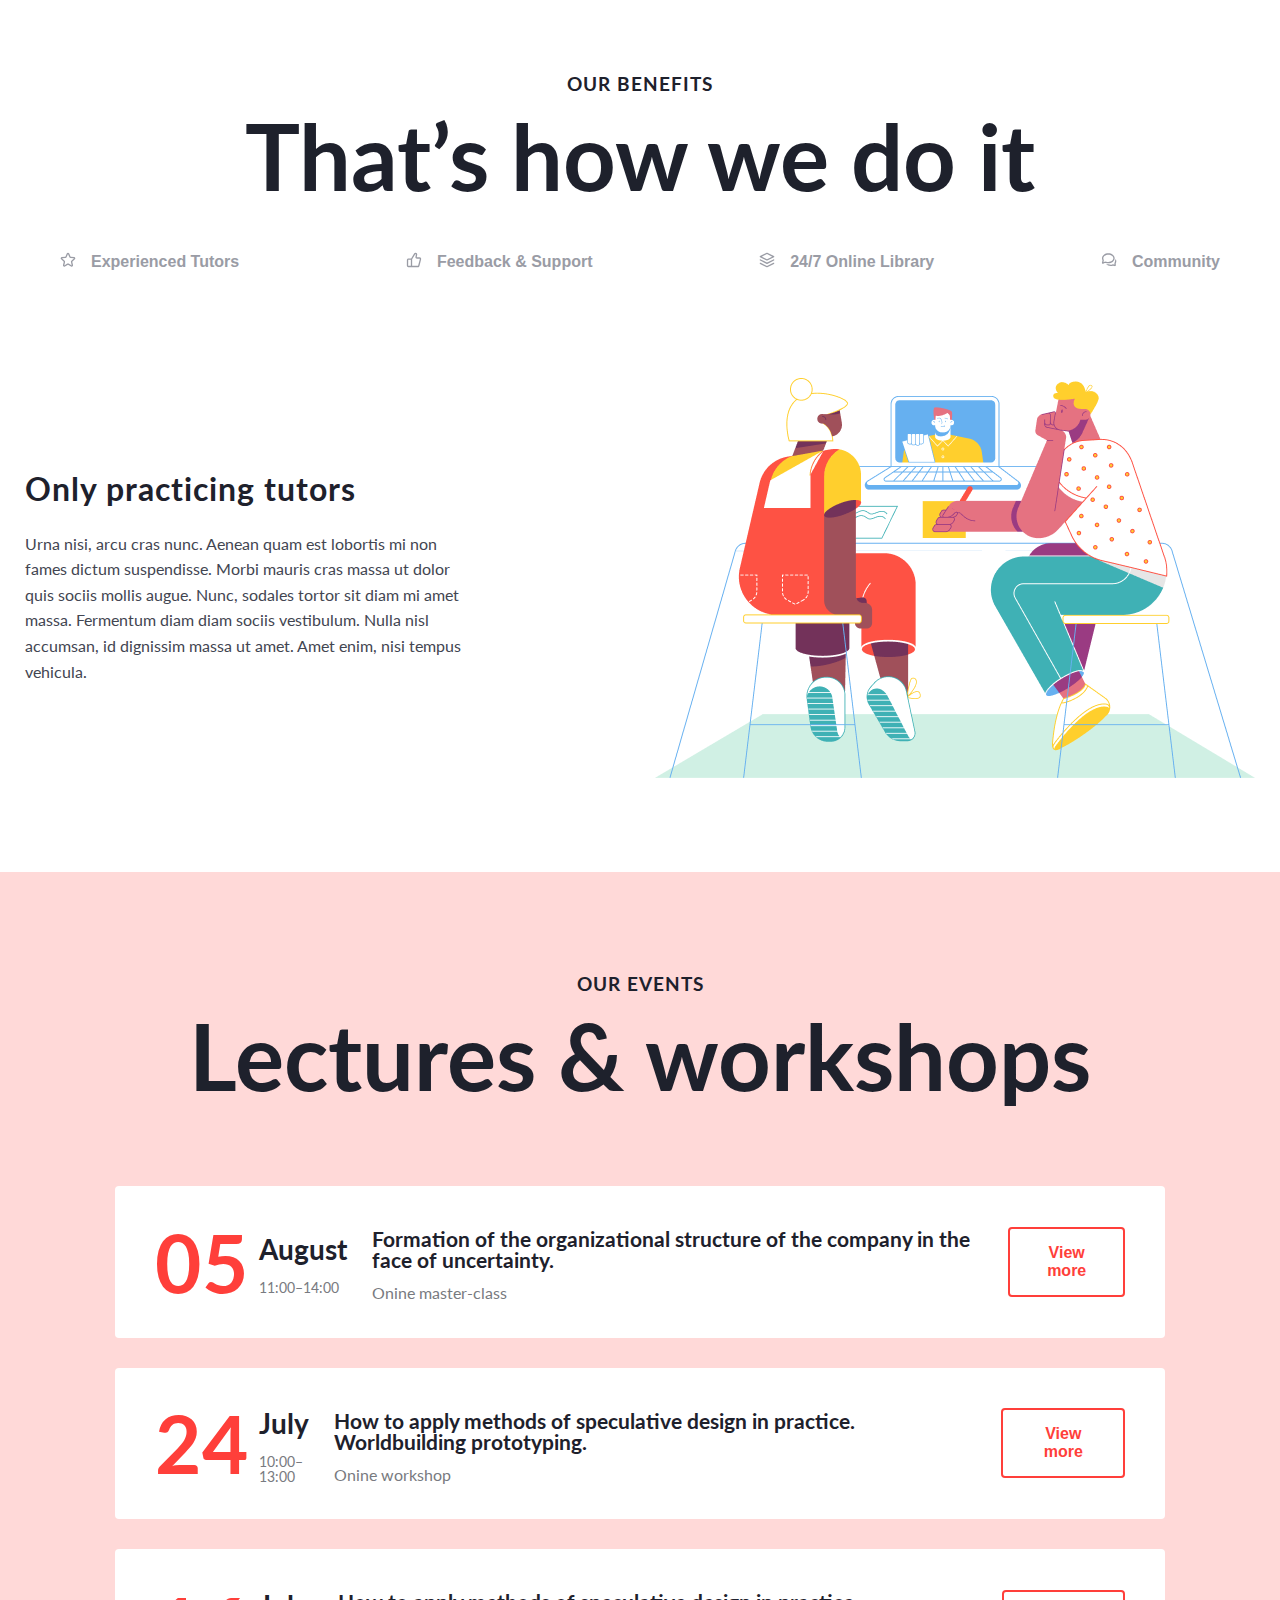
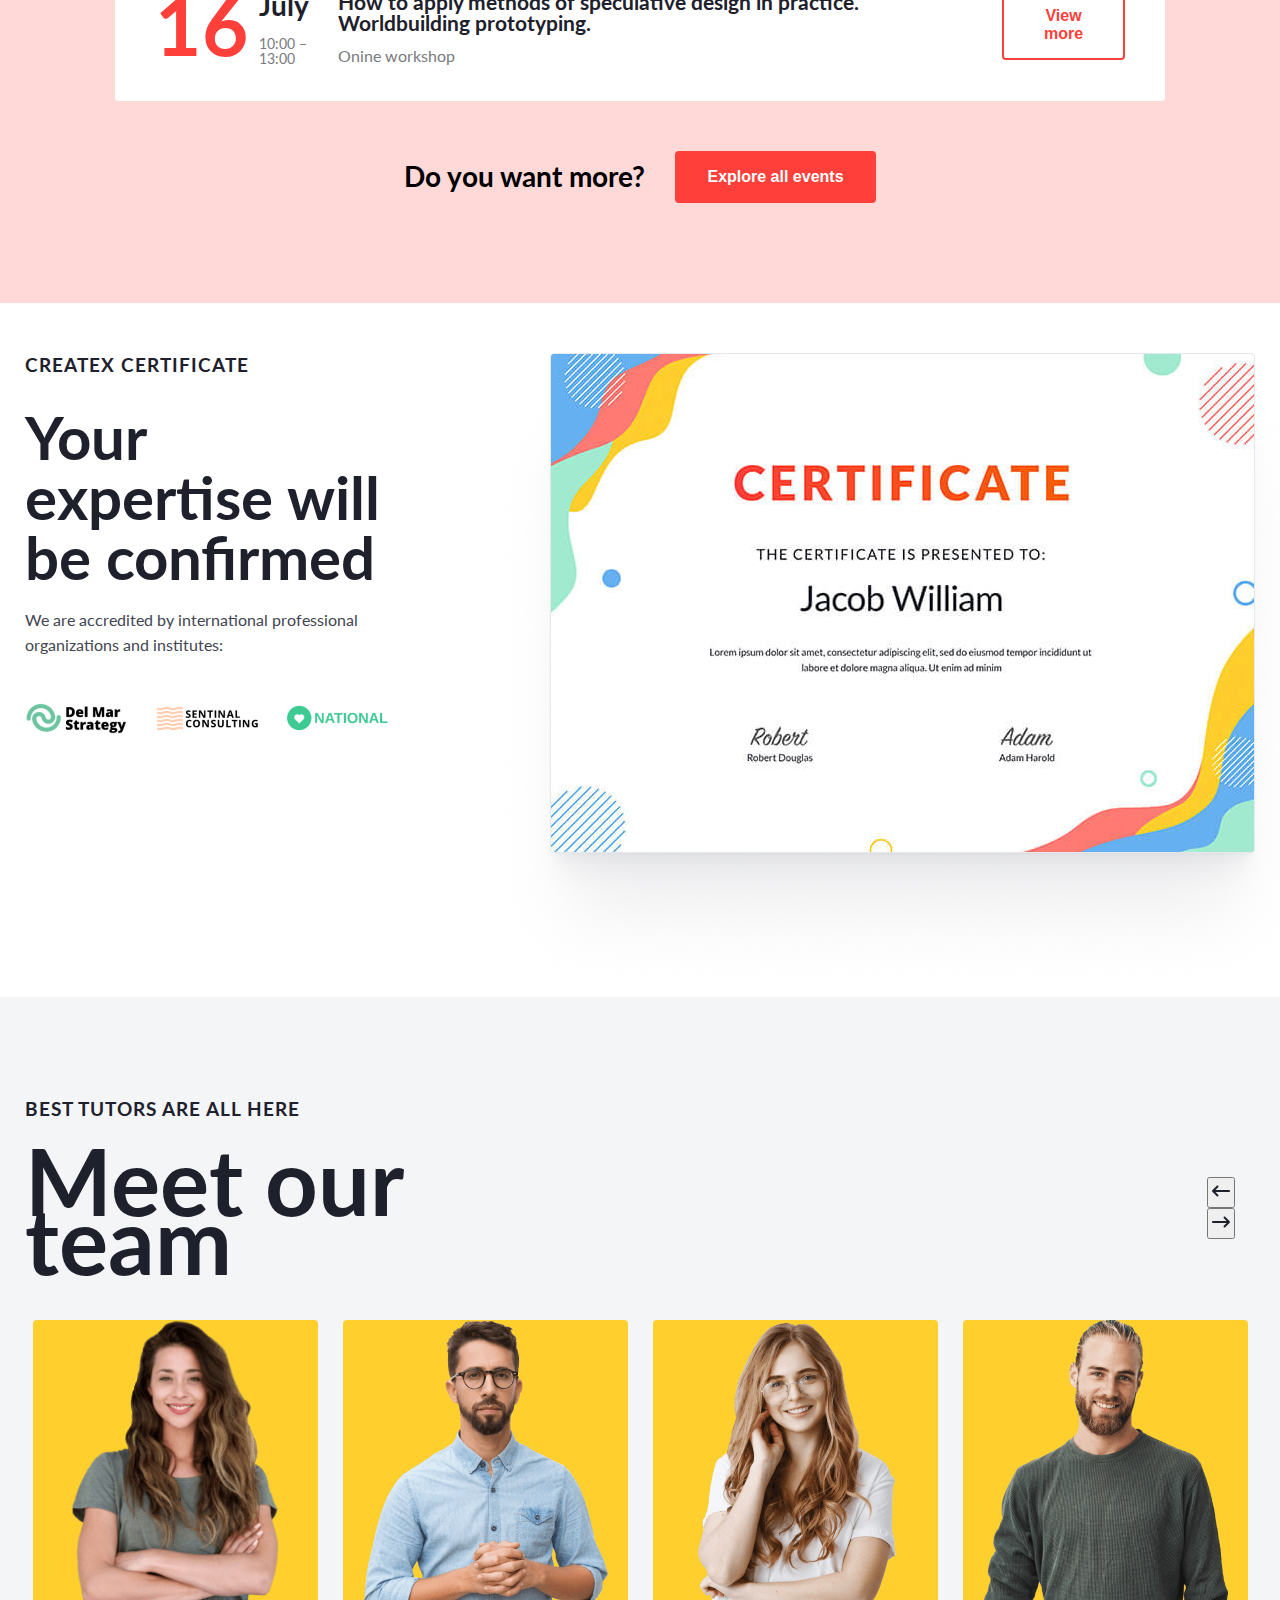
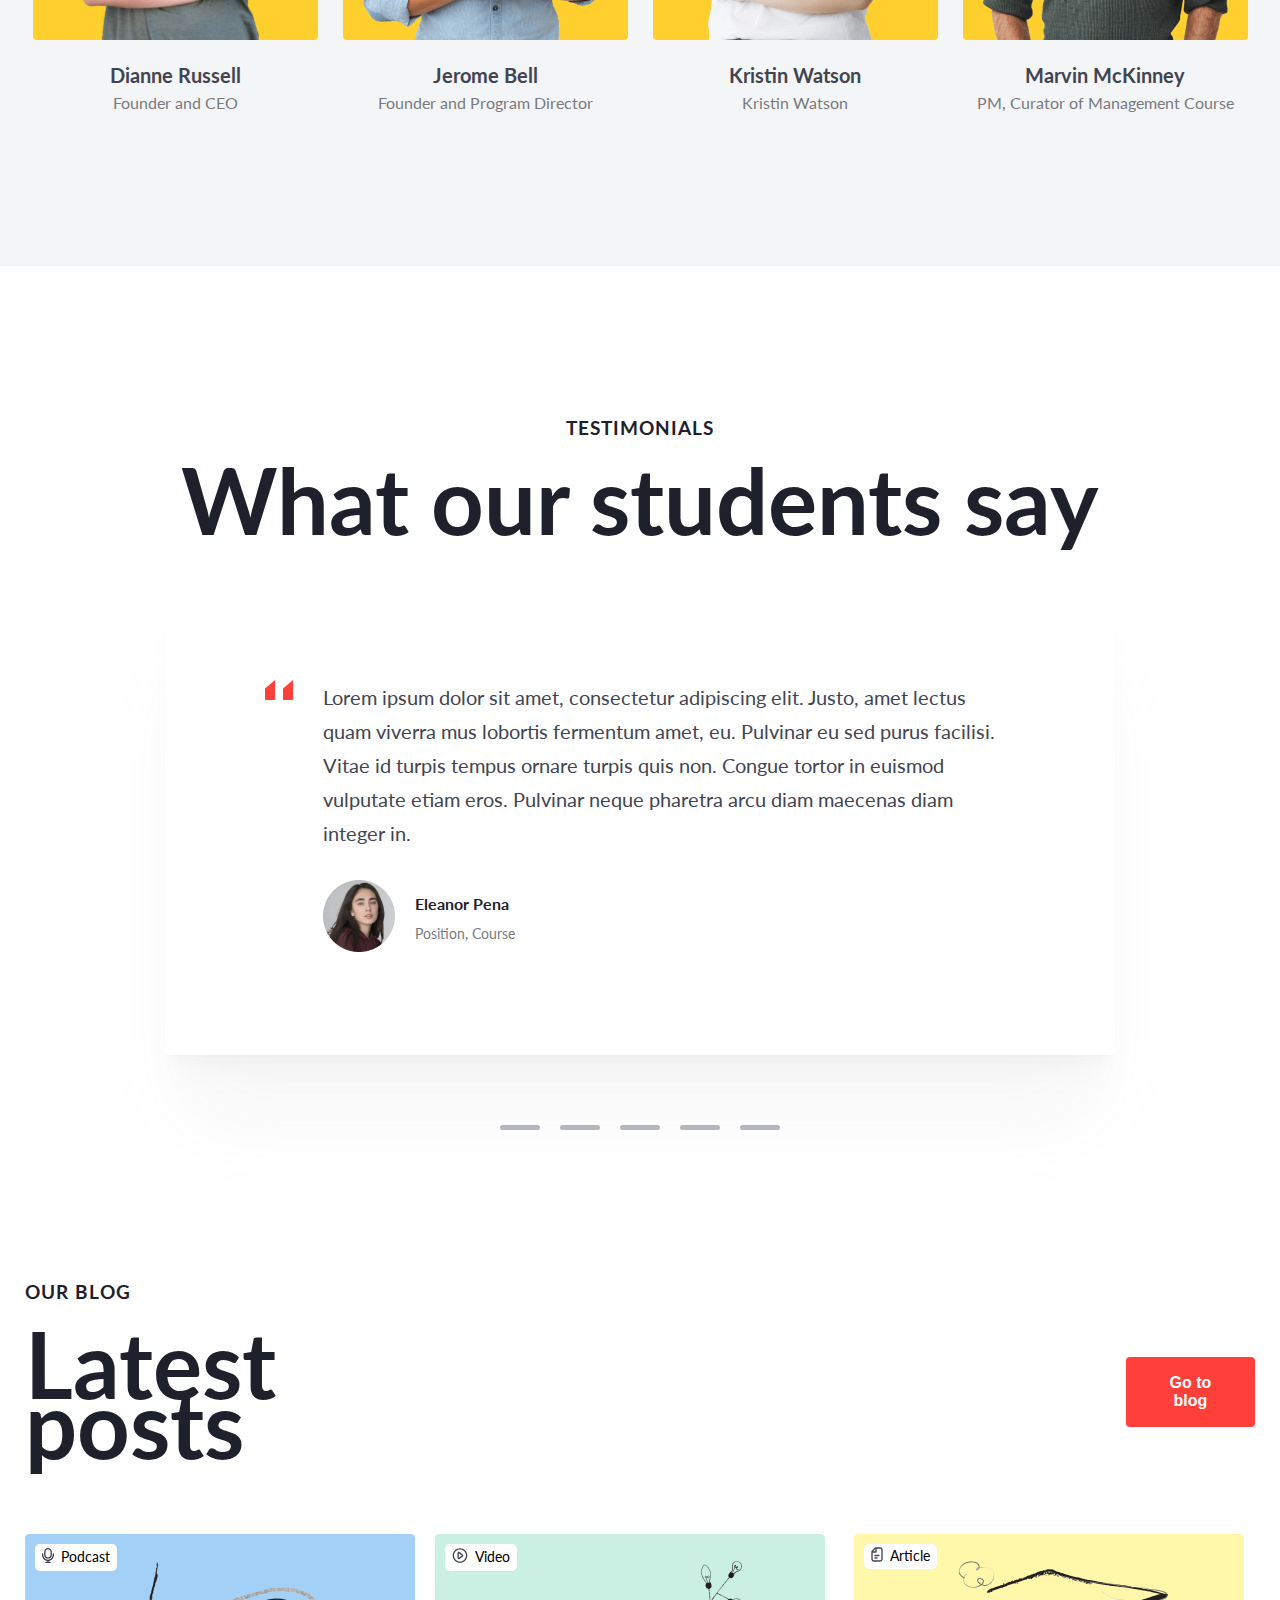
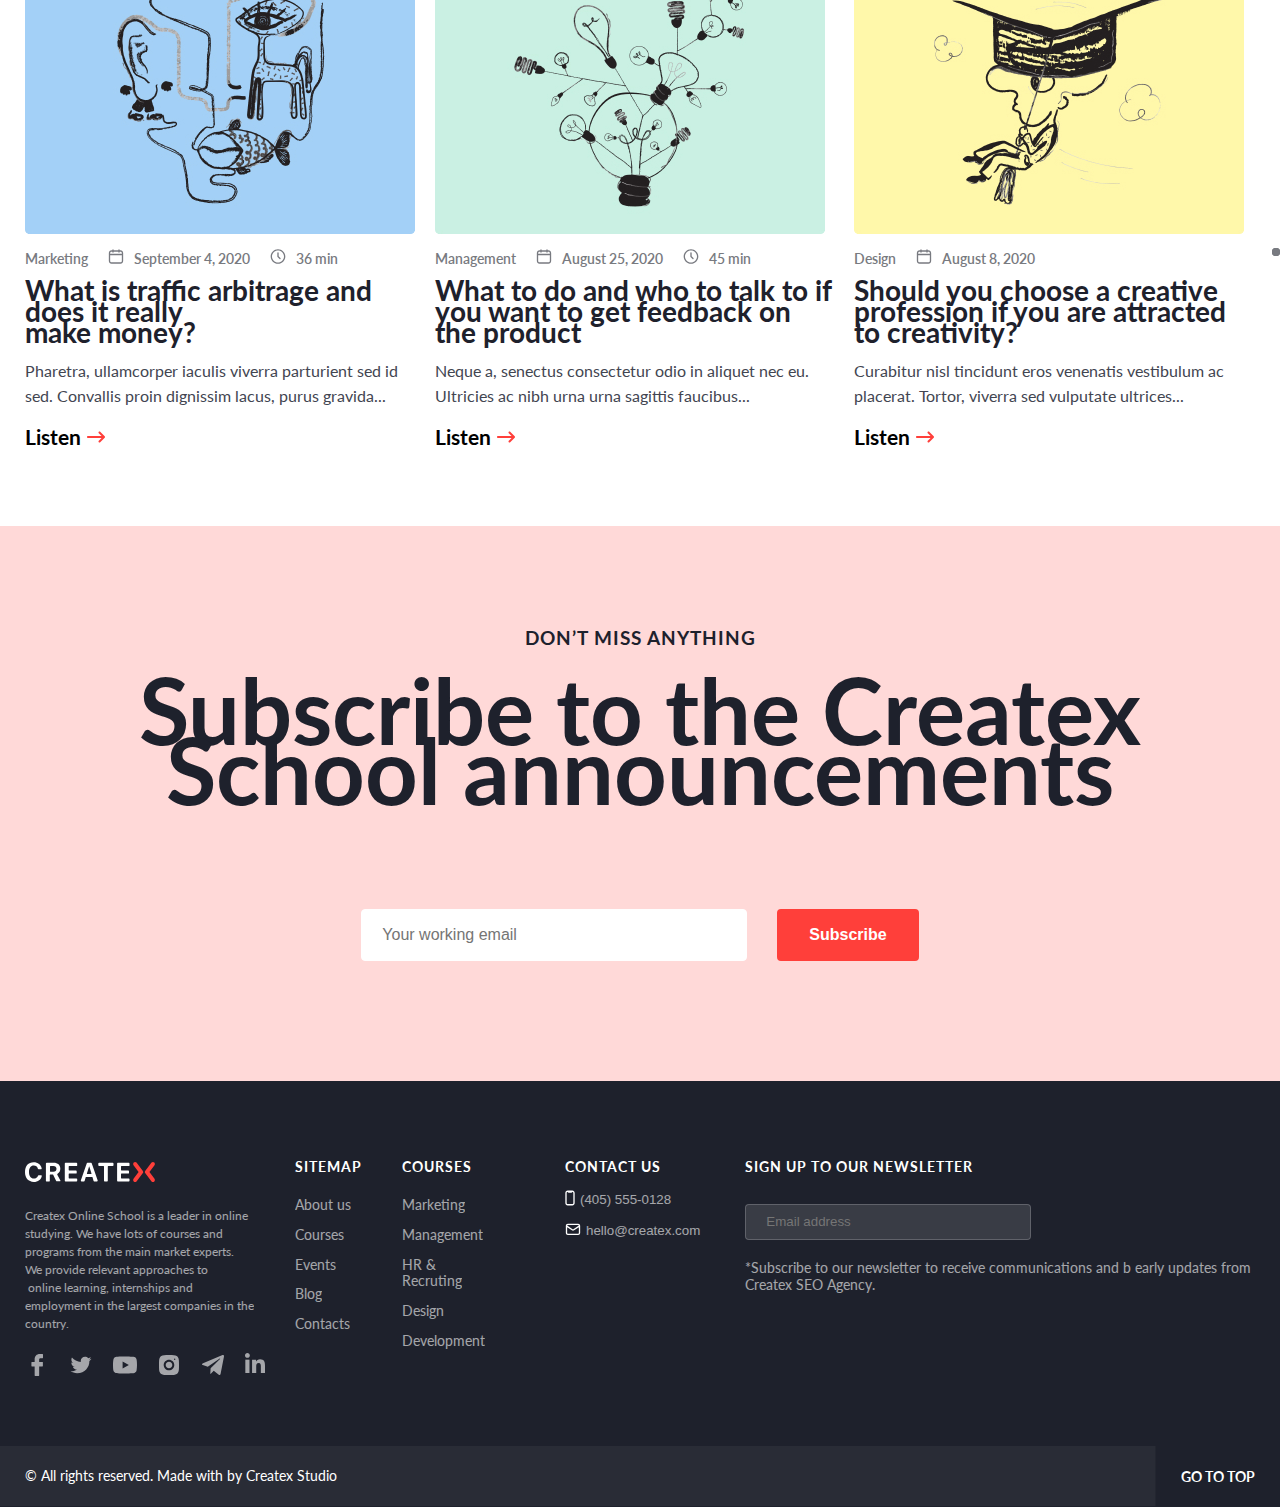
==== commit a1a4363f: "just commit" ====
--- a/index.html
+++ b/index.html
@@ -36,8 +36,8 @@
                             </svg>
                     </div>
                     <div class="header_navbar">
-                        <a href="#" class="header_link">About Us</a>
-                        <a href="#" class="header_link">Courses</a>
+                        <a href="http://127.0.0.1:5500/index.html" class="header_link">About Us</a>
+                        <a href="http://127.0.0.1:5500/secondpage.html" class="header_link">Courses</a>
                         <a href="#" class="header_link">Events</a>
                         <a href="#" class="header_link">Blog</a>
                         <a href="#" class="header_link">Contacts</a>
@@ -813,6 +813,167 @@
                     </div>
                 </div>
             </section>
+            <section class="posts">
+                <div class="container">
+                    <div class="posts_row">
+                        <div class="posts_panel">
+                            <div class="posts_panel_image">
+                                <img src="/images/image11.png" alt="image">
+                                <div class="posts_panel_image_post_type">
+                                    <div class="post_type_icon"><svg width="12" height="17" viewBox="0 0 12 17" fill="none" xmlns="http://www.w3.org/2000/svg">
+                                        <path fill-rule="evenodd" clip-rule="evenodd" d="M2.13333 4.76706C2.13333 2.63156 3.8645 0.900391 6 0.900391C8.1355 0.900391 9.86667 2.63156 9.86667 4.76706V7.96706C9.86667 10.1026 8.1355 11.8337 6 11.8337C3.8645 11.8337 2.13333 10.1026 2.13333 7.96706V4.76706ZM6 2.23372C4.60088 2.23372 3.46667 3.36794 3.46667 4.76706V7.96706C3.46667 9.36618 4.60088 10.5004 6 10.5004C7.39912 10.5004 8.53333 9.36618 8.53333 7.96706V4.76706C8.53333 3.36794 7.39912 2.23372 6 2.23372Z" fill="#424551"/>
+                                        <path fill-rule="evenodd" clip-rule="evenodd" d="M0.666667 6.23372C1.03486 6.23372 1.33333 6.5322 1.33333 6.90039V7.96706C1.33333 10.5444 3.42267 12.6337 6 12.6337C8.57733 12.6337 10.6667 10.5444 10.6667 7.96706V6.90039C10.6667 6.5322 10.9651 6.23372 11.3333 6.23372C11.7015 6.23372 12 6.5322 12 6.90039V7.96706C12 11.2808 9.31371 13.9671 6 13.9671C2.68629 13.9671 0 11.2808 0 7.96706V6.90039C0 6.5322 0.298477 6.23372 0.666667 6.23372Z" fill="#424551"/>
+                                        <path fill-rule="evenodd" clip-rule="evenodd" d="M6 13.1671C6.36819 13.1671 6.66667 13.4655 6.66667 13.8337V14.7671H8.13333C8.50152 14.7671 8.8 15.0655 8.8 15.4337C8.8 15.8019 8.50152 16.1004 8.13333 16.1004H3.86667C3.49848 16.1004 3.2 15.8019 3.2 15.4337C3.2 15.0655 3.49848 14.7671 3.86667 14.7671H5.33333V13.8337C5.33333 13.4655 5.63181 13.1671 6 13.1671Z" fill="#424551"/>
+                                        </svg>
+                                        </div>
+                                    <div class="post_type_text">Podcast</div>
+                                </div>
+                            </div>
+                            <div class="posts_panel_content">
+                                <div class="posts_panel_info">
+                                    <div class="posts_panel_timeline">
+                                        <p>Marketing</p>
+                                    </div>
+                                    <div class="posts_panel_timeline">
+                                        <div class="icon">
+                                            <svg width="16" height="17" viewBox="0 0 16 17" fill="none" xmlns="http://www.w3.org/2000/svg">
+                                            <path fill-rule="evenodd" clip-rule="evenodd" d="M5.00016 1.33398C5.36835 1.33398 5.66683 1.63246 5.66683 2.00065V2.33399L10.3335 2.334V2.00065C10.3335 1.63246 10.632 1.33398 11.0002 1.33398C11.3684 1.33398 11.6668 1.63246 11.6668 2.00065V2.334L12.5002 2.33401C13.9729 2.33401 15.1668 3.52792 15.1668 5.00067V13.0006C15.1668 14.4734 13.9729 15.6673 12.5002 15.6673L3.50016 15.6673C2.0274 15.6673 0.833496 14.4734 0.833496 13.0007L0.833496 6.50078L0.833496 5.00065C0.833496 3.52789 2.02741 2.33398 3.50017 2.33399L4.3335 2.33399V2.00065C4.3335 1.63246 4.63197 1.33398 5.00016 1.33398ZM4.3335 3.66732L3.50017 3.66732C2.76378 3.66732 2.16683 4.26427 2.16683 5.00065V5.83398H13.8335V5.00067C13.8335 4.26429 13.2365 3.66734 12.5002 3.66734L11.6668 3.66734V4.00065C11.6668 4.36884 11.3684 4.66732 11.0002 4.66732C10.632 4.66732 10.3335 4.36884 10.3335 4.00065V3.66734L5.66683 3.66733V4.00065C5.66683 4.36884 5.36835 4.66732 5.00016 4.66732C4.63197 4.66732 4.3335 4.36884 4.3335 4.00065V3.66732ZM13.8335 7.16732H2.16683L2.16683 13.0007C2.16683 13.737 2.76378 14.334 3.50016 14.334L12.5002 14.334C13.2365 14.334 13.8335 13.737 13.8335 13.0006V7.16732Z" fill="#787A80"/>
+                                            </svg>
+                                            </div>
+                                        <p>September 4, 2020</p>
+                                    </div>
+                                    <div class="posts_panel_timeline">
+                                        <div class="icon">
+                                            <svg width="16" height="15" viewBox="0 0 16 15" fill="none" xmlns="http://www.w3.org/2000/svg">
+                                                <path d="M8.6665 3.83268C8.6665 3.46449 8.36803 3.16602 7.99984 3.16602C7.63165 3.16602 7.33317 3.46449 7.33317 3.83268V7.49935C7.33317 7.67616 7.40341 7.84573 7.52843 7.97075L9.52843 9.97075C9.78878 10.2311 10.2109 10.2311 10.4712 9.97075C10.7316 9.7104 10.7316 9.28829 10.4712 9.02794L8.6665 7.22321V3.83268Z" fill="#787A80"/>
+                                                <path fill-rule="evenodd" clip-rule="evenodd" d="M7.99984 0.166016C3.94975 0.166016 0.666504 3.44926 0.666504 7.49935C0.666504 11.5494 3.94975 14.8327 7.99984 14.8327C12.0499 14.8327 15.3332 11.5494 15.3332 7.49935C15.3332 3.44926 12.0499 0.166016 7.99984 0.166016ZM1.99984 7.49935C1.99984 4.18564 4.68613 1.49935 7.99984 1.49935C11.3135 1.49935 13.9998 4.18564 13.9998 7.49935C13.9998 10.8131 11.3135 13.4993 7.99984 13.4993C4.68613 13.4993 1.99984 10.8131 1.99984 7.49935Z" fill="#787A80"/>
+                                                </svg>
+                                        </div>
+                                        <p>36 min</p>
+                                    </div>
+                                </div>
+                                <div class="posts_panel_title">
+                                    <h1>What is traffic arbitrage and does it really <br> make money?</h1>
+                                </div>
+                                <div class="posts_panel_subtitle">
+                                    <p>Pharetra, ullamcorper iaculis viverra parturient sed id <br> sed. Convallis proin dignissim lacus, purus gravida...</p>
+                                </div>
+                                <div class="posts_panel_link">
+                                    <div class="posts_panel_link_text">
+                                    <h2>Listen</h2>
+                                    </div>
+                                    <div class="posts_panel_link_text_icon">
+                                        <svg width="18" height="12" viewBox="0 0 18 12" fill="none" xmlns="http://www.w3.org/2000/svg">
+                                        <path fill-rule="evenodd" clip-rule="evenodd" d="M11.7929 0.792893C12.1834 0.402369 12.8166 0.402369 13.2071 0.792893L17.7071 5.29289C18.0976 5.68342 18.0976 6.31658 17.7071 6.70711L13.2071 11.2071C12.8166 11.5976 12.1834 11.5976 11.7929 11.2071C11.4024 10.8166 11.4024 10.1834 11.7929 9.79289L14.5858 7H1C0.447715 7 0 6.55228 0 6C0 5.44772 0.447715 5 1 5H14.5858L11.7929 2.20711C11.4024 1.81658 11.4024 1.18342 11.7929 0.792893Z" fill="#FF3F3A"/>
+                                        </svg>
+                                    </div>
+                                </div>
+                            </div>
+                        </div>
+                        <div class="posts_panel">
+                            <div class="posts_panel_image">
+                                <img src="/images/image22.png" alt="image">
+                                <div class="posts_panel_image_post_type">
+                                    <div class="post_type_icon">
+                                        <svg width="16" height="17" viewBox="0 0 16 17" fill="none" xmlns="http://www.w3.org/2000/svg">
+                                            <path fill-rule="evenodd" clip-rule="evenodd" d="M10.7117 7.44002C11.4099 7.97368 11.4099 9.02507 10.7117 9.55873L7.65841 11.8924C6.78101 12.5629 5.51541 11.9373 5.51541 10.833V6.16575C5.51541 5.06144 6.78101 4.43581 7.65841 5.1064L10.7117 7.44002ZM9.90204 8.49938L6.84875 6.16575L6.84875 10.833L9.90204 8.49938Z" fill="#424551"/>
+                                            <path fill-rule="evenodd" clip-rule="evenodd" d="M7.99984 2.49935C4.68613 2.49935 1.99984 5.18564 1.99984 8.49935C1.99984 11.8131 4.68613 14.4993 7.99984 14.4993C11.3135 14.4993 13.9998 11.8131 13.9998 8.49935C13.9998 5.18564 11.3135 2.49935 7.99984 2.49935ZM0.666504 8.49935C0.666504 4.44926 3.94975 1.16602 7.99984 1.16602C12.0499 1.16602 15.3332 4.44926 15.3332 8.49935C15.3332 12.5494 12.0499 15.8327 7.99984 15.8327C3.94975 15.8327 0.666504 12.5494 0.666504 8.49935Z" fill="#424551"/>
+                                            </svg>
+                                        </div>
+                                    <div class="post_type_text">Video</div>
+                                </div>
+                            </div>
+                            <div class="posts_panel_content">
+                                <div class="posts_panel_info">
+                                    <div class="posts_panel_timeline">
+                                        <p>Management</p>
+                                    </div>
+                                    <div class="posts_panel_timeline">
+                                        <div class="icon">
+                                            <svg width="16" height="17" viewBox="0 0 16 17" fill="none" xmlns="http://www.w3.org/2000/svg">
+                                            <path fill-rule="evenodd" clip-rule="evenodd" d="M5.00016 1.33398C5.36835 1.33398 5.66683 1.63246 5.66683 2.00065V2.33399L10.3335 2.334V2.00065C10.3335 1.63246 10.632 1.33398 11.0002 1.33398C11.3684 1.33398 11.6668 1.63246 11.6668 2.00065V2.334L12.5002 2.33401C13.9729 2.33401 15.1668 3.52792 15.1668 5.00067V13.0006C15.1668 14.4734 13.9729 15.6673 12.5002 15.6673L3.50016 15.6673C2.0274 15.6673 0.833496 14.4734 0.833496 13.0007L0.833496 6.50078L0.833496 5.00065C0.833496 3.52789 2.02741 2.33398 3.50017 2.33399L4.3335 2.33399V2.00065C4.3335 1.63246 4.63197 1.33398 5.00016 1.33398ZM4.3335 3.66732L3.50017 3.66732C2.76378 3.66732 2.16683 4.26427 2.16683 5.00065V5.83398H13.8335V5.00067C13.8335 4.26429 13.2365 3.66734 12.5002 3.66734L11.6668 3.66734V4.00065C11.6668 4.36884 11.3684 4.66732 11.0002 4.66732C10.632 4.66732 10.3335 4.36884 10.3335 4.00065V3.66734L5.66683 3.66733V4.00065C5.66683 4.36884 5.36835 4.66732 5.00016 4.66732C4.63197 4.66732 4.3335 4.36884 4.3335 4.00065V3.66732ZM13.8335 7.16732H2.16683L2.16683 13.0007C2.16683 13.737 2.76378 14.334 3.50016 14.334L12.5002 14.334C13.2365 14.334 13.8335 13.737 13.8335 13.0006V7.16732Z" fill="#787A80"/>
+                                            </svg>
+                                            </div>
+                                        <p>August 25, 2020</p>
+                                    </div>
+                                    <div class="posts_panel_timeline">
+                                        <div class="icon">
+                                            <svg width="16" height="15" viewBox="0 0 16 15" fill="none" xmlns="http://www.w3.org/2000/svg">
+                                                <path d="M8.6665 3.83268C8.6665 3.46449 8.36803 3.16602 7.99984 3.16602C7.63165 3.16602 7.33317 3.46449 7.33317 3.83268V7.49935C7.33317 7.67616 7.40341 7.84573 7.52843 7.97075L9.52843 9.97075C9.78878 10.2311 10.2109 10.2311 10.4712 9.97075C10.7316 9.7104 10.7316 9.28829 10.4712 9.02794L8.6665 7.22321V3.83268Z" fill="#787A80"/>
+                                                <path fill-rule="evenodd" clip-rule="evenodd" d="M7.99984 0.166016C3.94975 0.166016 0.666504 3.44926 0.666504 7.49935C0.666504 11.5494 3.94975 14.8327 7.99984 14.8327C12.0499 14.8327 15.3332 11.5494 15.3332 7.49935C15.3332 3.44926 12.0499 0.166016 7.99984 0.166016ZM1.99984 7.49935C1.99984 4.18564 4.68613 1.49935 7.99984 1.49935C11.3135 1.49935 13.9998 4.18564 13.9998 7.49935C13.9998 10.8131 11.3135 13.4993 7.99984 13.4993C4.68613 13.4993 1.99984 10.8131 1.99984 7.49935Z" fill="#787A80"/>
+                                                </svg>
+                                        </div>
+                                        <p>45 min</p>
+                                    </div>
+                                </div>
+                                <div class="posts_panel_title">
+                                    <h1>What to do and who to talk to if you want to get feedback on the product</h1>
+                                </div>
+                                <div class="posts_panel_subtitle">
+                                    <p>Neque a, senectus consectetur odio in aliquet nec eu. Ultricies ac nibh urna urna sagittis faucibus...</p>
+                                </div>
+                                <div class="posts_panel_link">
+                                    <div class="posts_panel_link_text">
+                                    <h2>Listen</h2>
+                                    </div>
+                                    <div class="posts_panel_link_text_icon">
+                                        <svg width="18" height="12" viewBox="0 0 18 12" fill="none" xmlns="http://www.w3.org/2000/svg">
+                                        <path fill-rule="evenodd" clip-rule="evenodd" d="M11.7929 0.792893C12.1834 0.402369 12.8166 0.402369 13.2071 0.792893L17.7071 5.29289C18.0976 5.68342 18.0976 6.31658 17.7071 6.70711L13.2071 11.2071C12.8166 11.5976 12.1834 11.5976 11.7929 11.2071C11.4024 10.8166 11.4024 10.1834 11.7929 9.79289L14.5858 7H1C0.447715 7 0 6.55228 0 6C0 5.44772 0.447715 5 1 5H14.5858L11.7929 2.20711C11.4024 1.81658 11.4024 1.18342 11.7929 0.792893Z" fill="#FF3F3A"/>
+                                        </svg>
+                                    </div>
+                                </div>
+                            </div>
+                        </div>
+                        <div class="posts_panel">
+                            <div class="posts_panel_image">
+                                <img src="/images/image33.png" alt="image">
+                                <div class="posts_panel_image_post_type">
+                                    <div class="post_type_icon">
+                                        <svg width="12" height="15" viewBox="0 0 12 15" fill="none" xmlns="http://www.w3.org/2000/svg">
+                                            <path fill-rule="evenodd" clip-rule="evenodd" d="M3.3335 8.50065C3.3335 8.13246 3.63197 7.83398 4.00016 7.83398H8.00016C8.36835 7.83398 8.66683 8.13246 8.66683 8.50065C8.66683 8.86884 8.36835 9.16732 8.00016 9.16732H4.00016C3.63197 9.16732 3.3335 8.86884 3.3335 8.50065Z" fill="#424551"/>
+                                            <path fill-rule="evenodd" clip-rule="evenodd" d="M3.3335 11.0007C3.3335 10.6325 3.63197 10.334 4.00016 10.334H6.00016C6.36835 10.334 6.66683 10.6325 6.66683 11.0007C6.66683 11.3688 6.36835 11.6673 6.00016 11.6673H4.00016C3.63197 11.6673 3.3335 11.3688 3.3335 11.0007Z" fill="#424551"/>
+                                            <path fill-rule="evenodd" clip-rule="evenodd" d="M4.02877 0.529247C4.1538 0.404222 4.32337 0.333984 4.50018 0.333984H9.00018C10.4729 0.333984 11.6668 1.52789 11.6668 3.00065L11.6668 12.0007C11.6668 13.4734 10.4729 14.6673 9.00018 14.6673H3.00016C1.5274 14.6673 0.333492 13.4734 0.333496 12.0006L0.333513 4.50065C0.333513 4.32384 0.403751 4.15427 0.528775 4.02925L4.02877 0.529247ZM4.33349 2.11015V4.33398H2.10965L4.33349 2.11015ZM1.66684 5.66732L1.66683 12.0006C1.66683 12.737 2.26378 13.334 3.00016 13.334H9.00018C9.73656 13.334 10.3335 12.737 10.3335 12.0007L10.3335 3.00065C10.3335 2.26427 9.73656 1.66732 9.00018 1.66732H5.66682V5.00065C5.66682 5.36884 5.36835 5.66732 5.00016 5.66732H1.66684Z" fill="#424551"/>
+                                            </svg>
+                                            
+                                        </div>
+                                    <div class="post_type_text">Article</div>
+                                </div>
+                            </div>
+                            <div class="posts_panel_content">
+                                <div class="posts_panel_info">
+                                    <div class="posts_panel_timeline">
+                                        <p>Design</p>
+                                    </div>
+                                    <div class="posts_panel_timeline">
+                                        <div class="icon">
+                                            <svg width="16" height="17" viewBox="0 0 16 17" fill="none" xmlns="http://www.w3.org/2000/svg">
+                                            <path fill-rule="evenodd" clip-rule="evenodd" d="M5.00016 1.33398C5.36835 1.33398 5.66683 1.63246 5.66683 2.00065V2.33399L10.3335 2.334V2.00065C10.3335 1.63246 10.632 1.33398 11.0002 1.33398C11.3684 1.33398 11.6668 1.63246 11.6668 2.00065V2.334L12.5002 2.33401C13.9729 2.33401 15.1668 3.52792 15.1668 5.00067V13.0006C15.1668 14.4734 13.9729 15.6673 12.5002 15.6673L3.50016 15.6673C2.0274 15.6673 0.833496 14.4734 0.833496 13.0007L0.833496 6.50078L0.833496 5.00065C0.833496 3.52789 2.02741 2.33398 3.50017 2.33399L4.3335 2.33399V2.00065C4.3335 1.63246 4.63197 1.33398 5.00016 1.33398ZM4.3335 3.66732L3.50017 3.66732C2.76378 3.66732 2.16683 4.26427 2.16683 5.00065V5.83398H13.8335V5.00067C13.8335 4.26429 13.2365 3.66734 12.5002 3.66734L11.6668 3.66734V4.00065C11.6668 4.36884 11.3684 4.66732 11.0002 4.66732C10.632 4.66732 10.3335 4.36884 10.3335 4.00065V3.66734L5.66683 3.66733V4.00065C5.66683 4.36884 5.36835 4.66732 5.00016 4.66732C4.63197 4.66732 4.3335 4.36884 4.3335 4.00065V3.66732ZM13.8335 7.16732H2.16683L2.16683 13.0007C2.16683 13.737 2.76378 14.334 3.50016 14.334L12.5002 14.334C13.2365 14.334 13.8335 13.737 13.8335 13.0006V7.16732Z" fill="#787A80"/>
+                                            </svg>
+                                            </div>
+                                        <p>August 8, 2020</p>
+                                    </div>
+                                </div>
+                                <div class="posts_panel_title">
+                                    <h1>Should you choose a creative profession if you are attracted to creativity?</h1>
+                                </div>
+                                <div class="posts_panel_subtitle">
+                                    <p>Curabitur nisl tincidunt eros venenatis vestibulum ac placerat. Tortor, viverra sed vulputate ultrices...</p>
+                                </div>
+                                <div class="posts_panel_link">
+                                    <div class="posts_panel_link_text">
+                                    <h2>Listen</h2>
+                                    </div>
+                                    <div class="posts_panel_link_text_icon">
+                                        <svg width="18" height="12" viewBox="0 0 18 12" fill="none" xmlns="http://www.w3.org/2000/svg">
+                                        <path fill-rule="evenodd" clip-rule="evenodd" d="M11.7929 0.792893C12.1834 0.402369 12.8166 0.402369 13.2071 0.792893L17.7071 5.29289C18.0976 5.68342 18.0976 6.31658 17.7071 6.70711L13.2071 11.2071C12.8166 11.5976 12.1834 11.5976 11.7929 11.2071C11.4024 10.8166 11.4024 10.1834 11.7929 9.79289L14.5858 7H1C0.447715 7 0 6.55228 0 6C0 5.44772 0.447715 5 1 5H14.5858L11.7929 2.20711C11.4024 1.81658 11.4024 1.18342 11.7929 0.792893Z" fill="#FF3F3A"/>
+                                        </svg>
+                                    </div>
+                                </div>
+                            </div>
+                        </div>
+                    </div>
+                </div>
+            </section>
             <section class="register">
                 <div class="container">
                     <div class="register_title">
@@ -984,7 +1145,7 @@
                 </div>
             </div>
            </div>
-        </footer>
+        </footer> 
     </div>
 </body>
-</html>+</html>                                                              --- a/style/main.css
+++ b/style/main.css
@@ -28,13 +28,14 @@
   flex-direction: column;
   font-family: Lato, sans-serif;
   font-style: normal;
-  font-family: 14px;
+  font-size: 14px;
   font-weight: normal;
   line-height: 120%;
 }
 
 .main {
   flex: 1 1 auto;
+  flex-wrap: wrap;
 }
 
 .container {
@@ -146,6 +147,10 @@
   z-index: 2;
 }
 .header_link:hover {
+  color: #FF3F3A;
+}
+.header_link:slotted {
+  background-color: transparent;
   color: #FF3F3A;
 }
 .header_button_register {
@@ -391,6 +396,11 @@
   justify-content: space-between;
   gap: 20px;
 }
+.course_info_row_center {
+  display: flex;
+  flex-direction: column;
+  gap: 30px;
+}
 .course_info_row_left {
   display: flex;
   flex-direction: column;
@@ -400,6 +410,13 @@
   display: flex;
   flex-direction: column;
   gap: 30px;
+}
+
+.second_row {
+  display: flex;
+  align-items: center;
+  justify-content: center;
+  margin-top: 50px;
 }
 
 .block_info {
@@ -409,6 +426,9 @@
   position: relative;
   box-shadow: 6px 6px 22px 0px rgba(34, 60, 80, 0.2);
   transition: all 0.4s ease-in-out;
+}
+.block_info_second {
+  flex-direction: column;
 }
 .block_info_image {
   height: 214px;
@@ -821,6 +841,8 @@
 
 .course_types_second {
   display: flex;
+  background: #F4F5F7;
+  padding-top: 100px;
 }
 .course_types_second_row {
   display: flex;
@@ -828,9 +850,14 @@
   justify-content: space-between;
   gap: 700px;
 }
-.course_types_second_row_buttons {
-  display: flex;
-  gap: 10px;
+.course_types_second_row_button {
+  display: flex;
+  gap: 50px;
+  border: none;
+  fill: white;
+}
+.course_types_second_row_button_icon {
+  fill: black;
 }
 .course_types_second_row_button {
   width: 48px;
@@ -841,8 +868,9 @@
 }
 
 .members_info {
-  margin-bottom: 100px;
   flex-wrap: wrap;
+  background: #F4F5F7;
+  padding-bottom: 150px;
 }
 .members_info_row {
   display: flex;
@@ -915,6 +943,7 @@
   align-items: center;
   justify-content: center;
   gap: 20px;
+  margin-top: 70px;
 }
 .students_opinion_content_row {
   display: flex;
@@ -1005,4 +1034,115 @@
   gap: 30px;
   margin-top: 40px;
   z-index: 5;
+}
+
+.placeholder {
+  font-weight: 400;
+  font-size: 16px;
+  line-height: 160%;
+}
+
+.posts {
+  margin-top: 30px;
+  margin-bottom: 80px;
+}
+.posts_row {
+  display: flex;
+  align-items: center;
+  justify-content: center;
+  gap: 20px;
+}
+.posts_panel {
+  display: flex;
+  align-items: flex-start;
+  justify-content: center;
+  flex-direction: column;
+}
+.posts_panel_image {
+  position: relative;
+}
+.posts_panel_image_post_type {
+  position: absolute;
+  display: flex;
+  align-items: center;
+  justify-content: center;
+  background-color: #fff;
+  border-radius: 5px;
+  gap: 7px;
+  padding: 3px 7px;
+  top: 10px;
+  left: 10px;
+}
+.posts_panel_link {
+  display: flex;
+  align-items: center;
+  justify-content: start;
+  gap: 6px;
+  margin-top: 10px;
+}
+.posts_panel_link_text {
+  display: flex;
+  align-items: center;
+  justify-content: center;
+}
+.posts_panel_link_text_icon {
+  display: flex;
+  align-items: center;
+  justify-content: center;
+}
+.posts_panel_title {
+  padding: 10px 0 5px 0;
+  font-family: "Lato";
+  font-style: normal;
+  font-weight: 700;
+  font-size: 14px;
+  line-height: 150%;
+  color: #1E212C;
+}
+.posts_panel_subtitle {
+  padding: 10px 10px 10px 0;
+  font-family: "Lato";
+  font-style: normal;
+  font-weight: 400;
+  font-size: 16px;
+  line-height: 160%;
+  color: #424551;
+}
+.posts_panel_timeline {
+  display: flex;
+  align-items: flex-start;
+  justify-content: center;
+  gap: 10px;
+  font-weight: 600;
+  font-size: 14px;
+  line-height: 150%;
+  display: flex;
+  align-items: center;
+  color: #787A80;
+}
+.posts_panel_info {
+  display: flex;
+  align-items: start;
+  justify-content: start;
+  gap: 20px;
+  margin-top: 10px;
+}
+.posts_panel_info:not(:last-child):before {
+  position: absolute;
+  content: "";
+  right: 0;
+  width: 8px;
+  height: 8px;
+  border-radius: 50%;
+  background-color: #787A80;
+}
+
+.courses_title {
+  margin-top: 100px;
+}
+.courses_choice {
+  display: flex;
+  align-items: center;
+  justify-content: space-between;
+  margin-top: 40px;
 }/*# sourceMappingURL=main.css.map */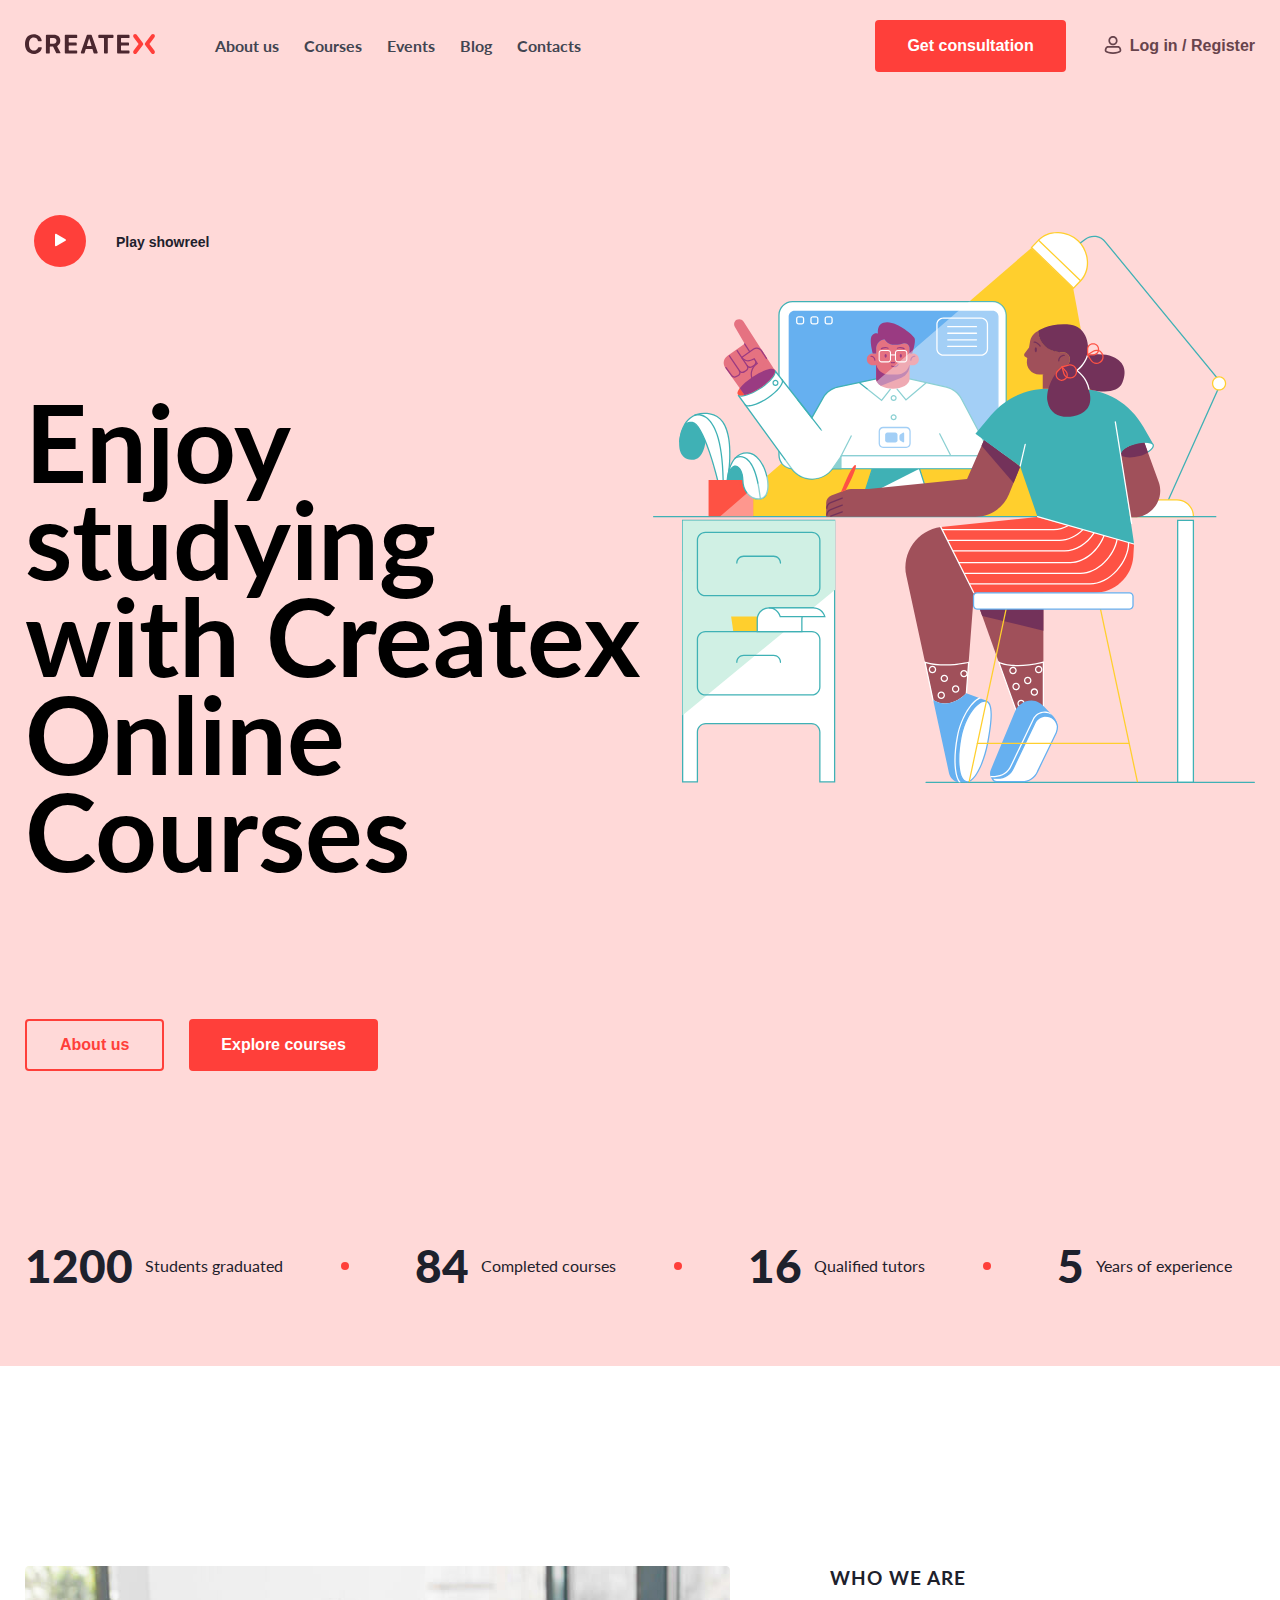
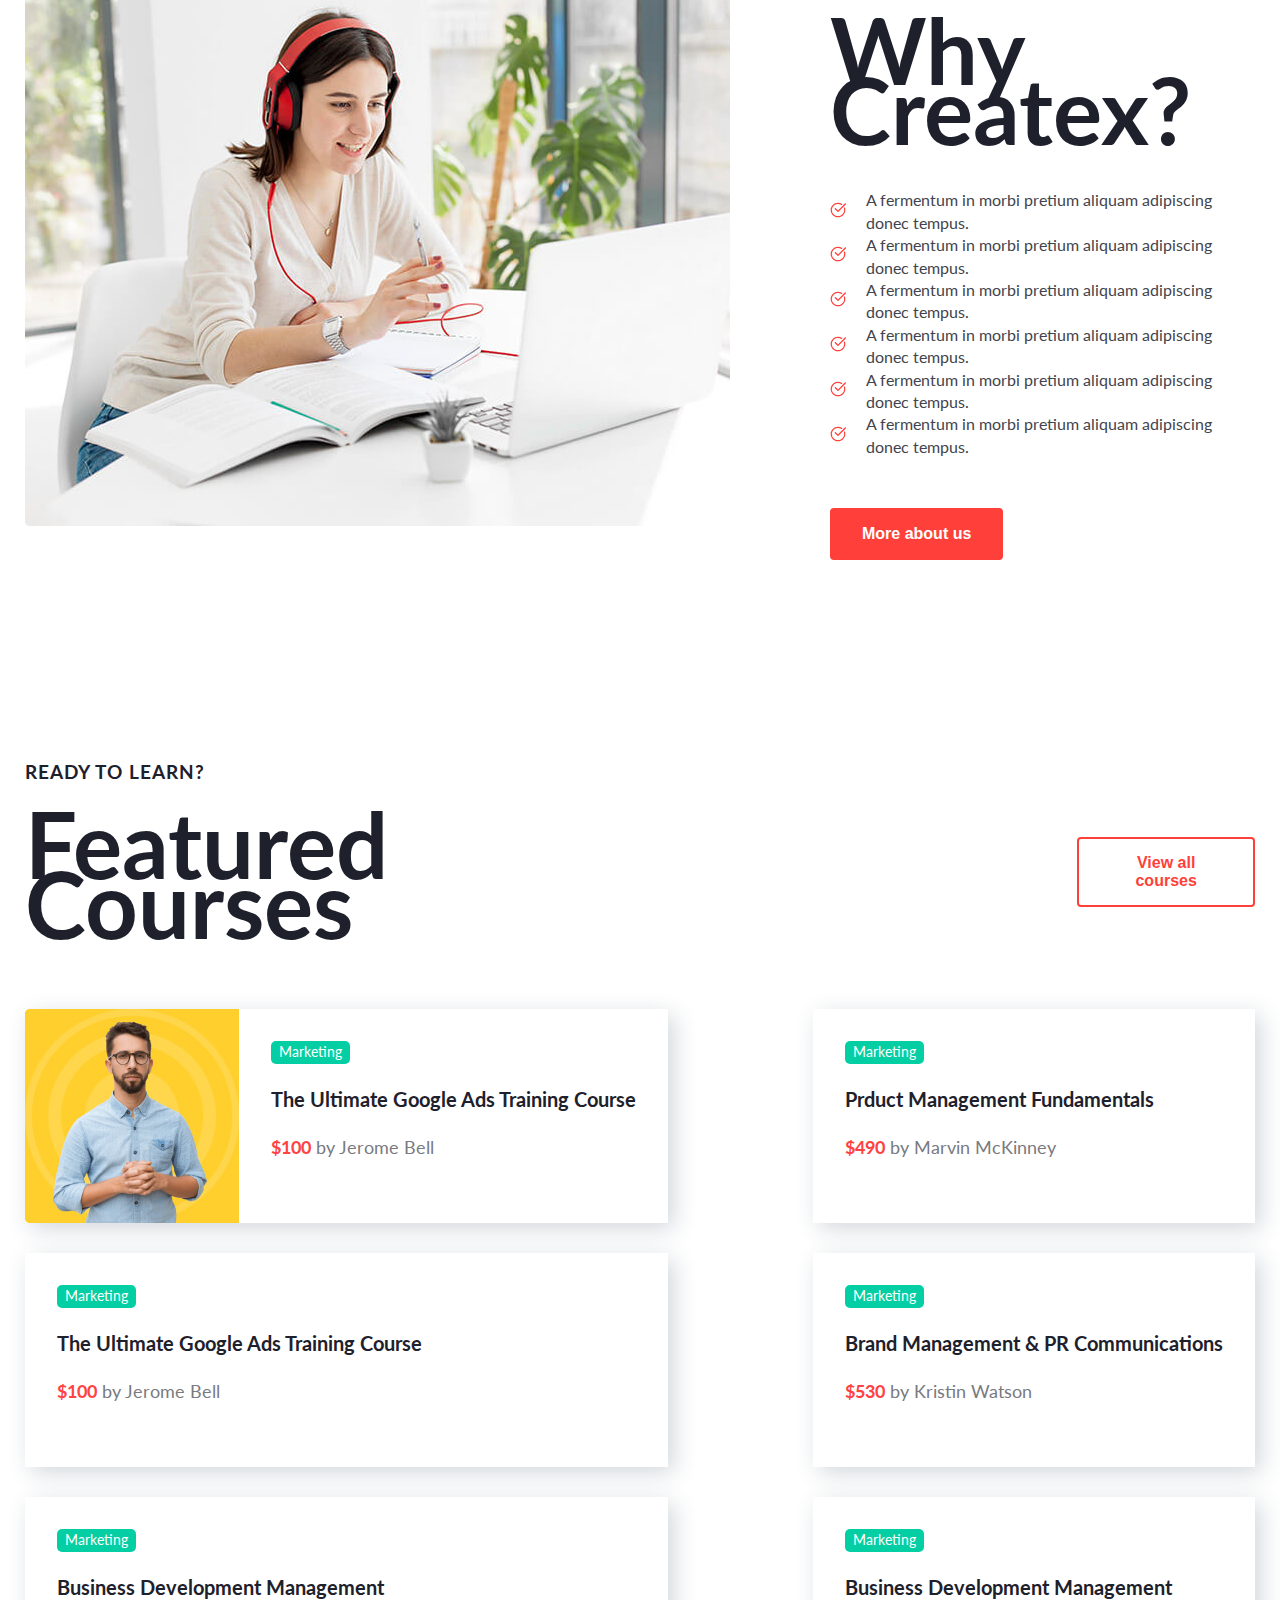
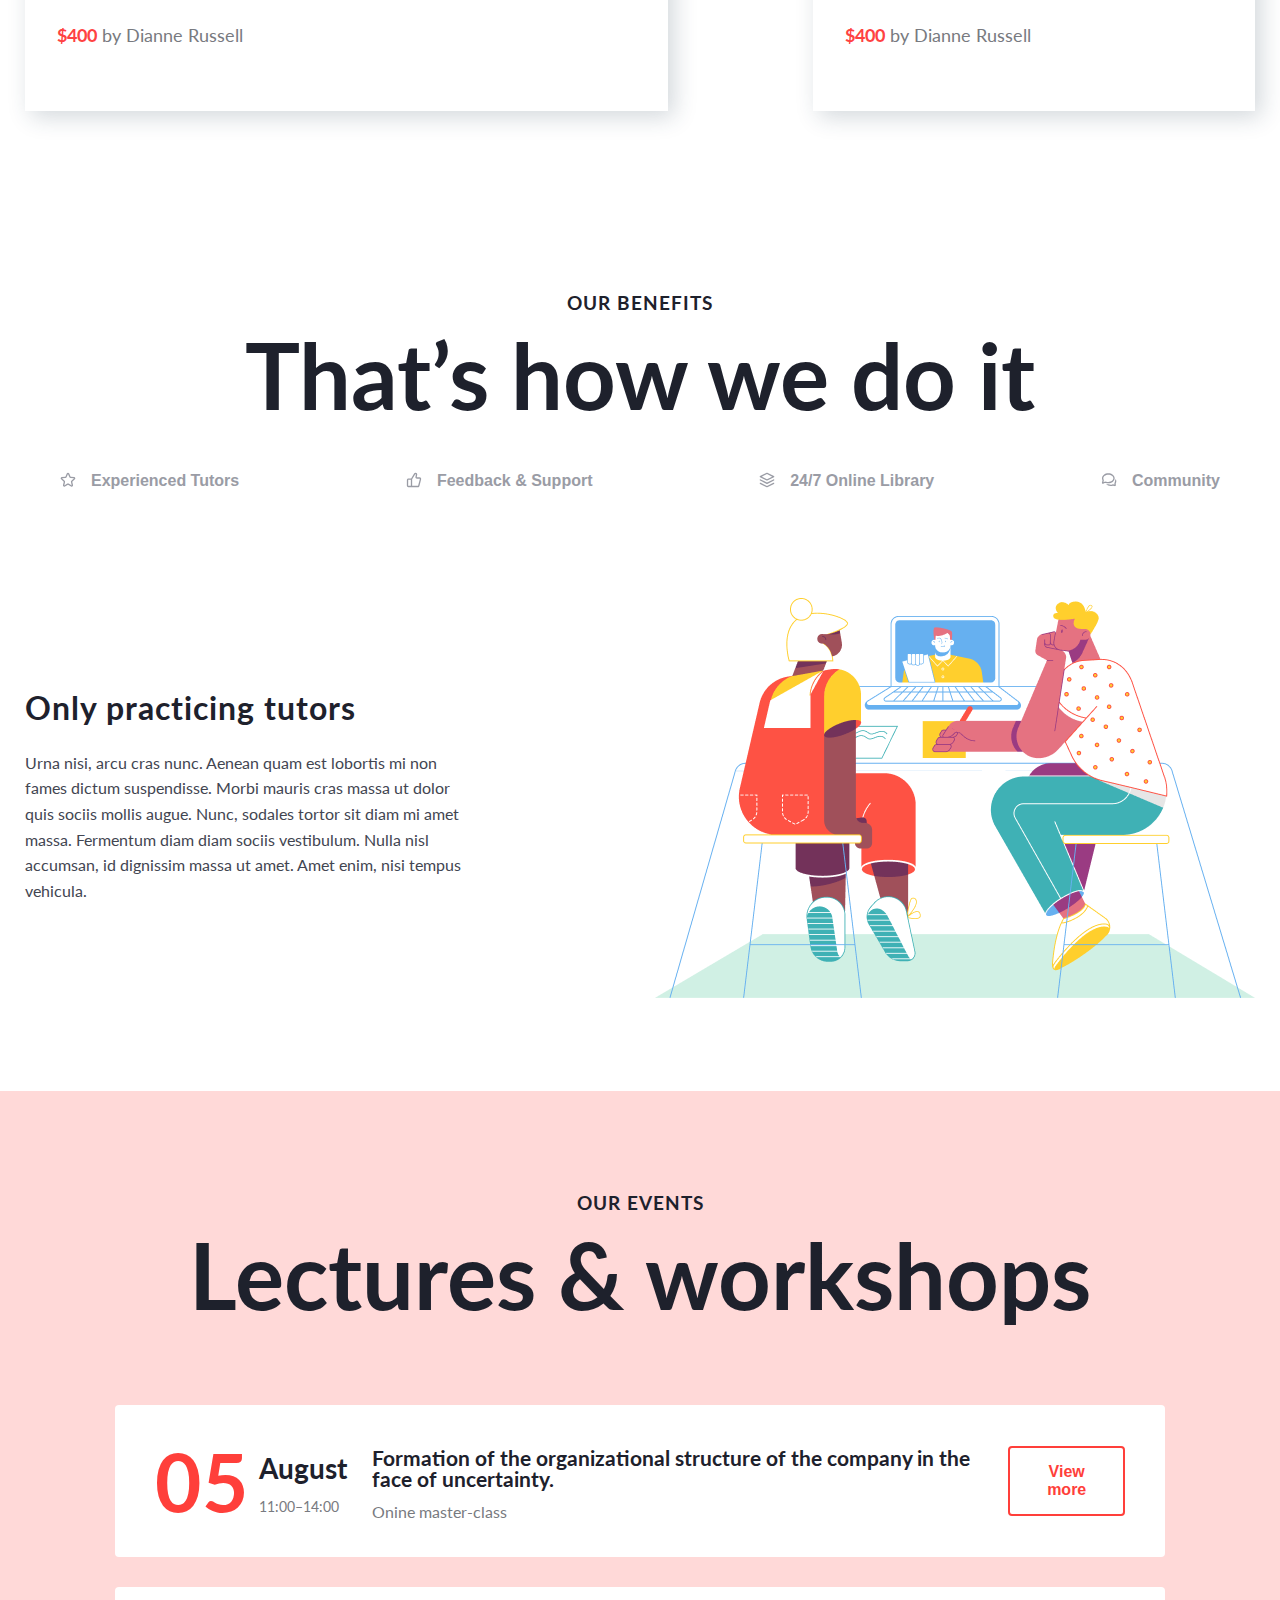
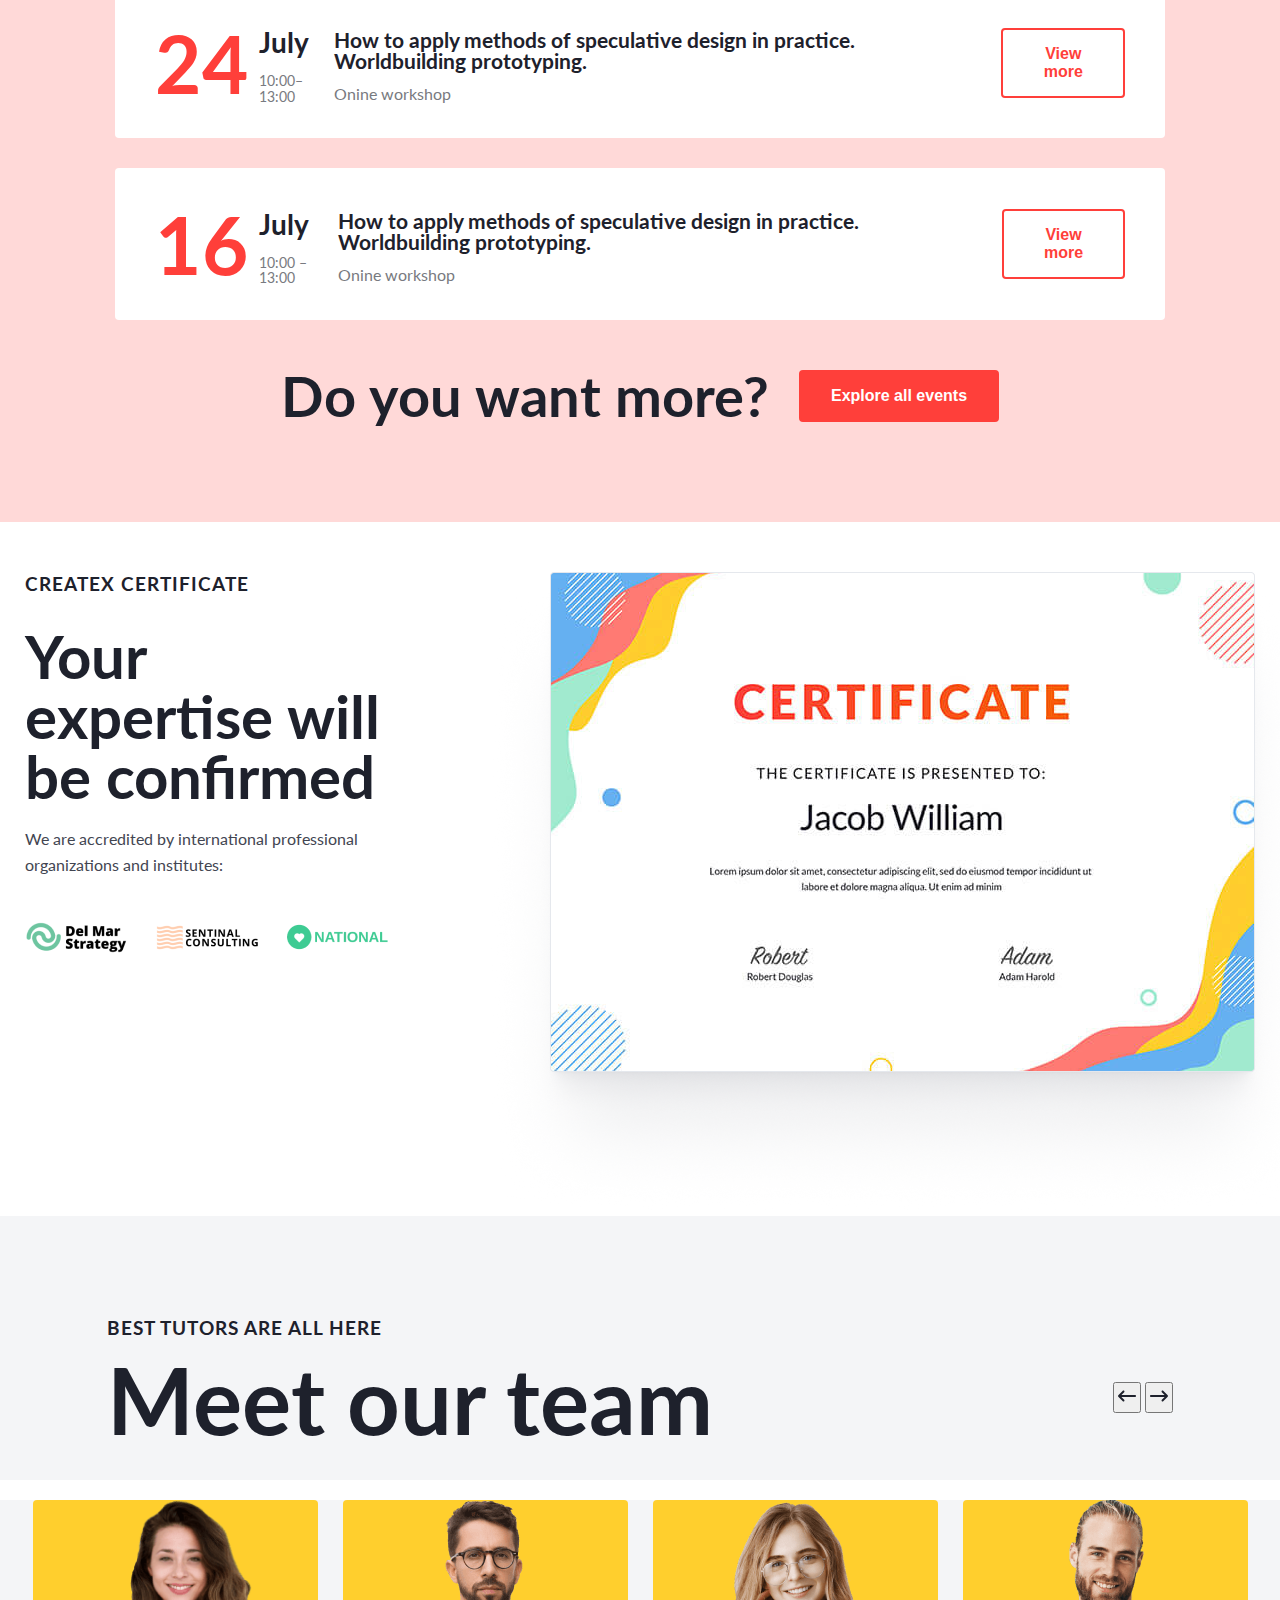
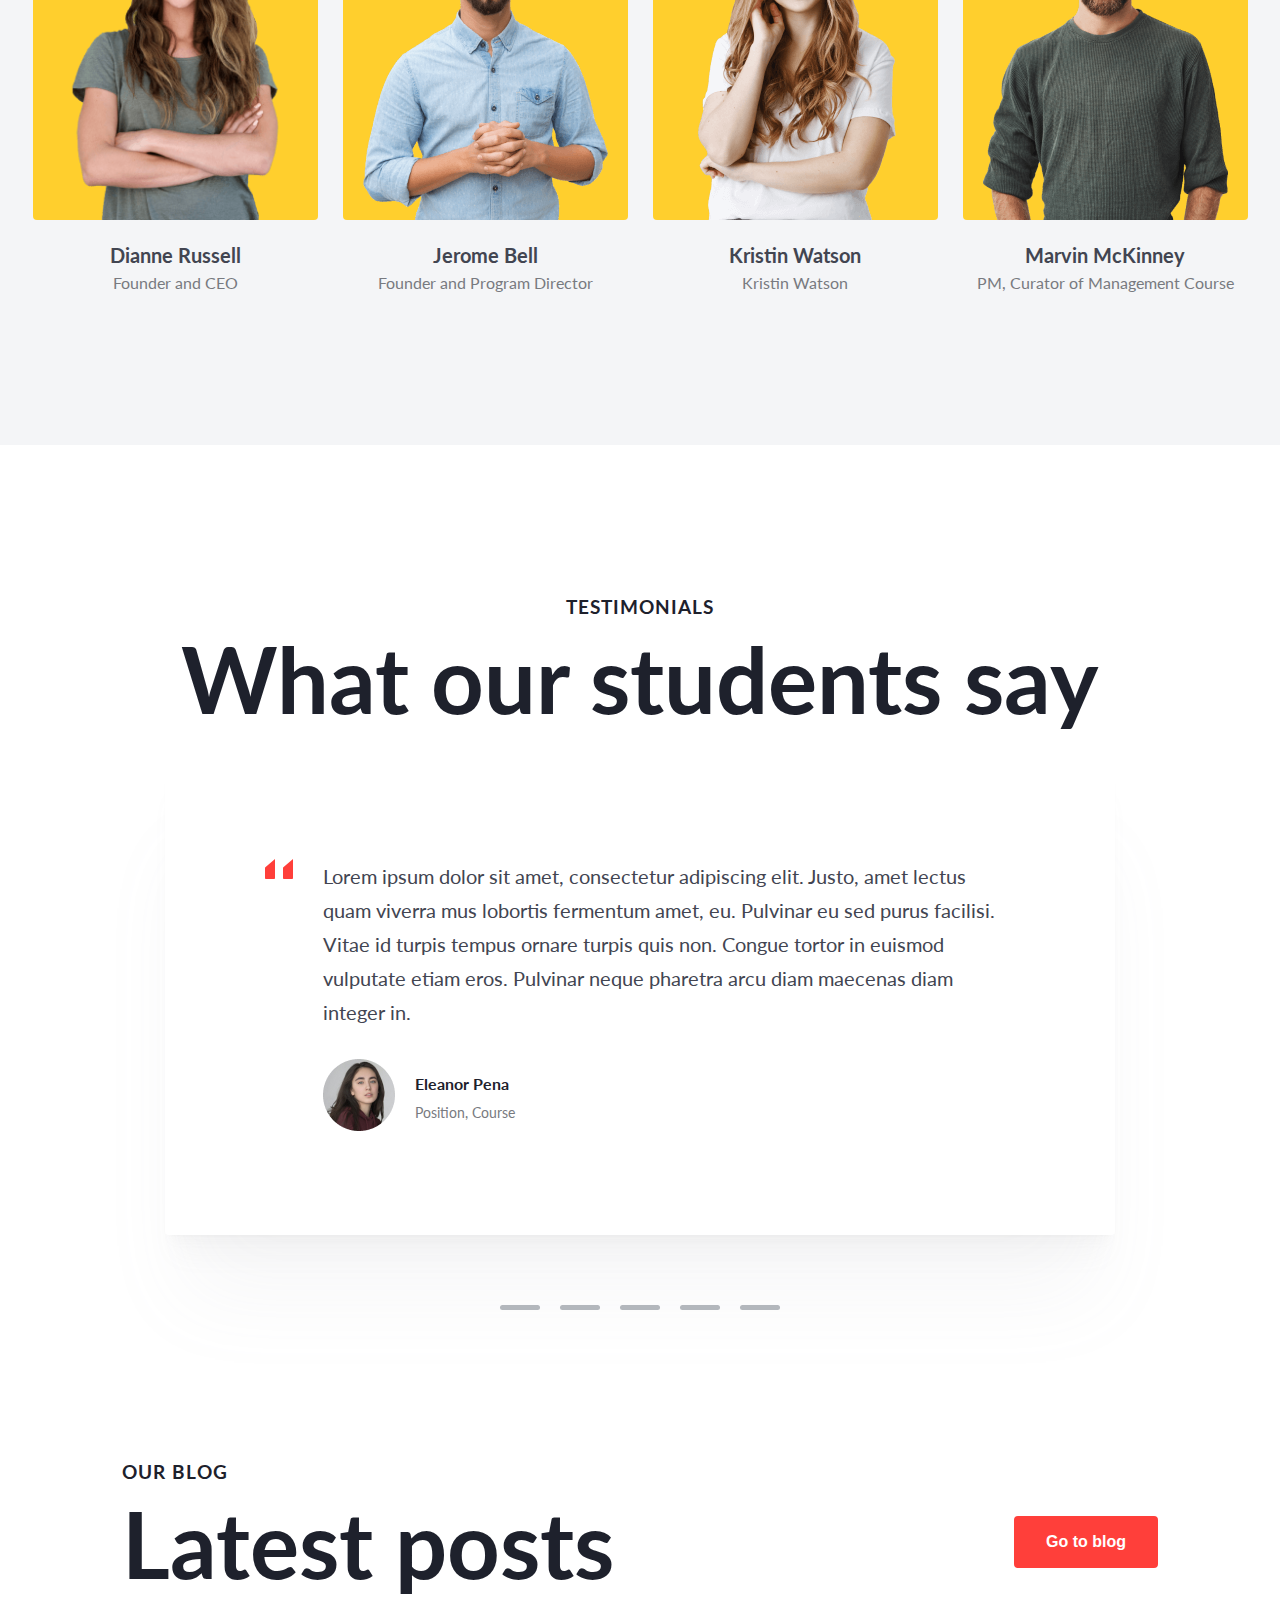
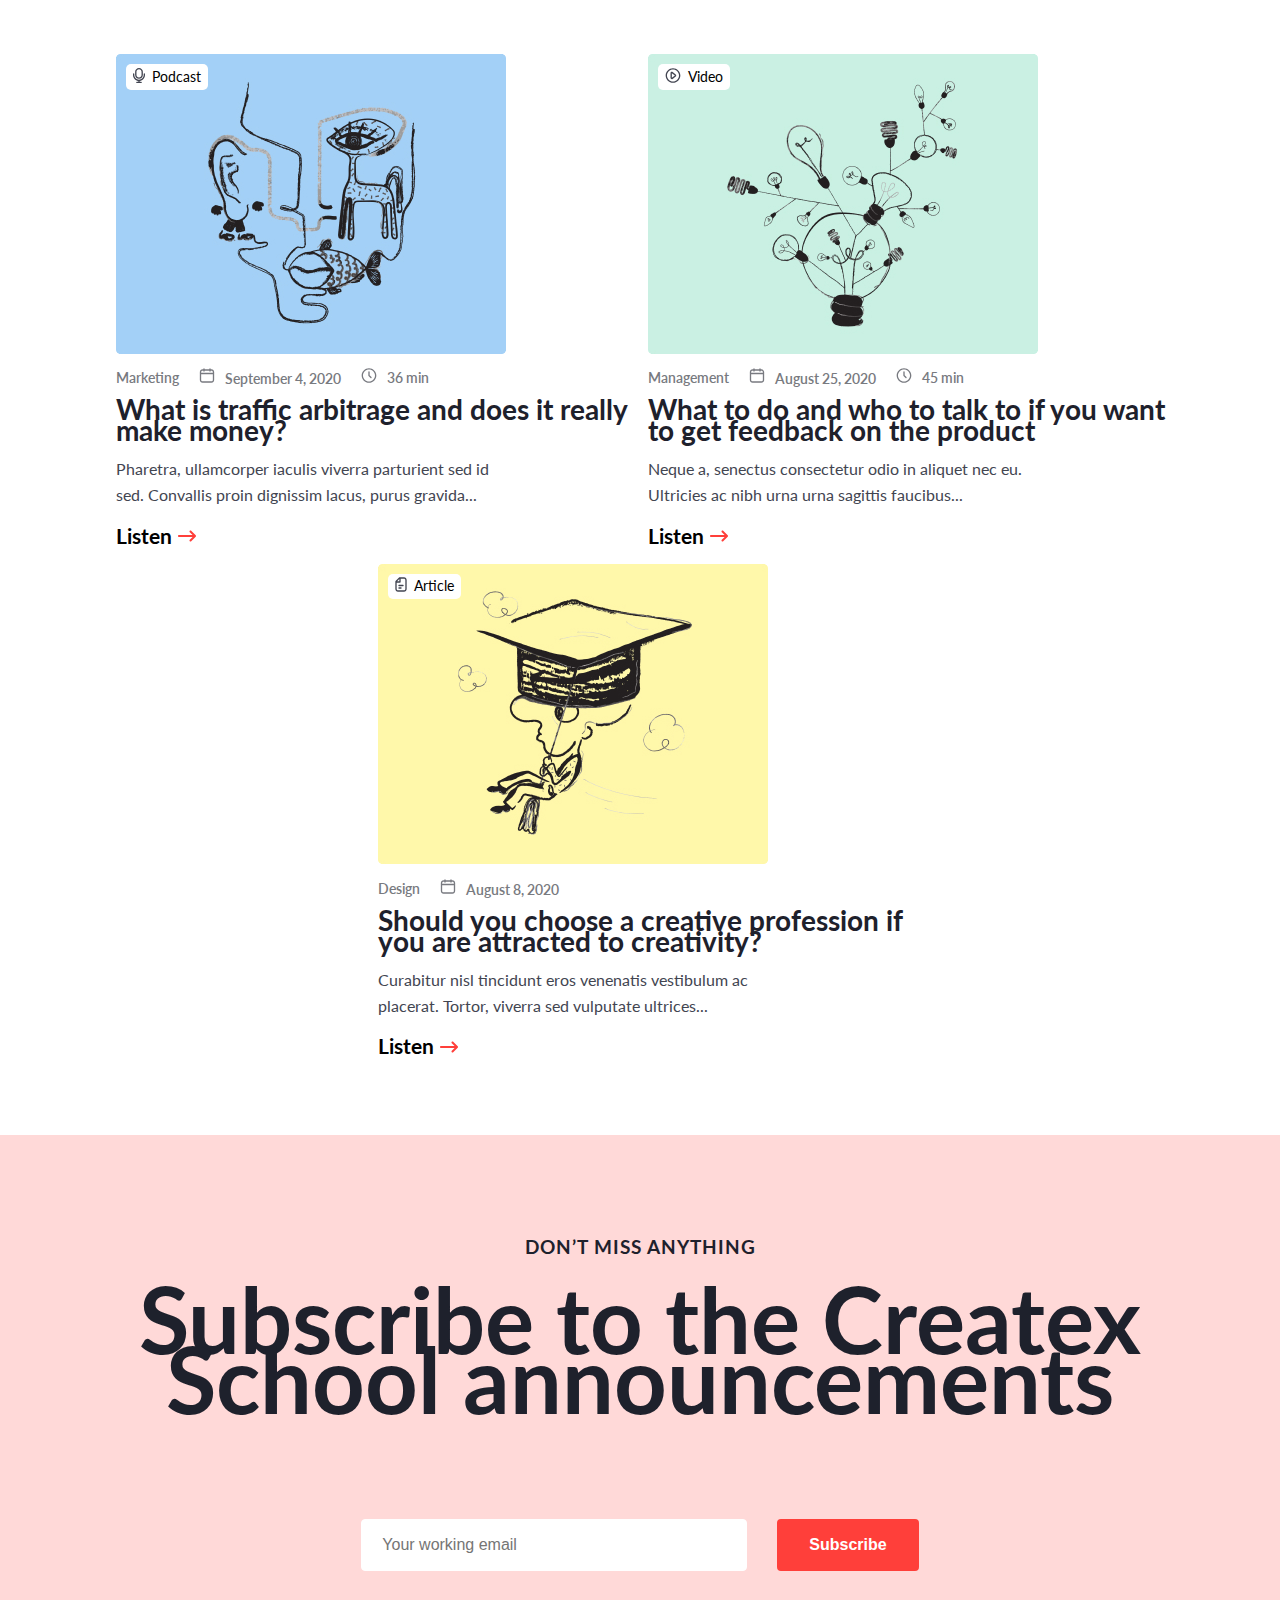
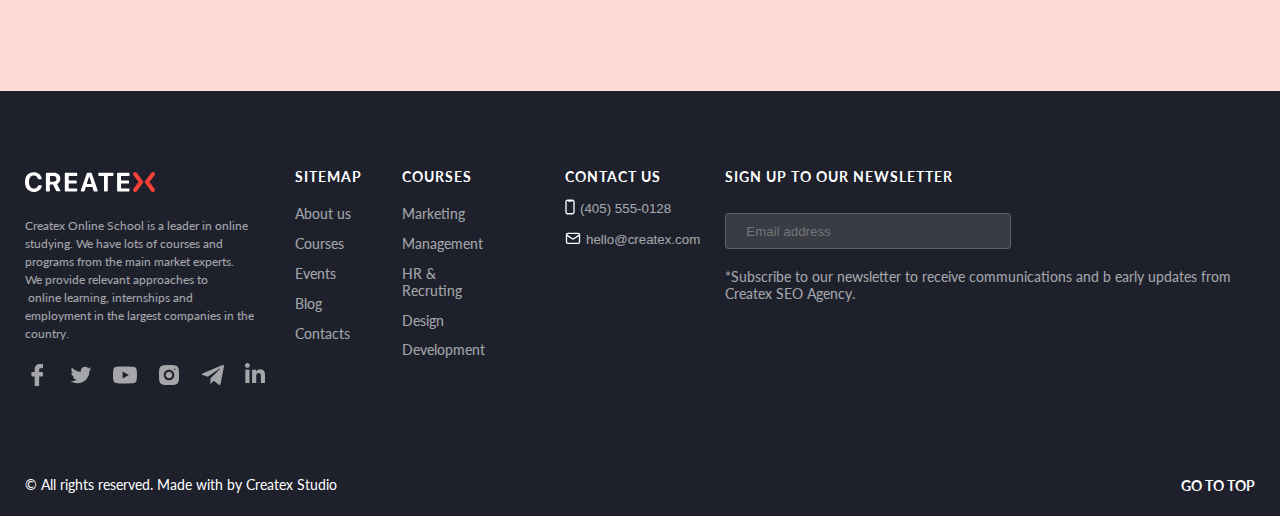
==== commit 8c67b0b5: "commit" ====
--- a/index.html
+++ b/index.html
@@ -36,7 +36,7 @@
                             </svg>
                     </div>
                     <div class="header_navbar">
-                        <a href="http://127.0.0.1:5500/index.html" class="header_link">About Us</a>
+                        <a href="http://127.0.0.1:5500/index.html" class="header_link">About us</a>
                         <a href="http://127.0.0.1:5500/secondpage.html" class="header_link">Courses</a>
                         <a href="#" class="header_link">Events</a>
                         <a href="#" class="header_link">Blog</a>
@@ -274,14 +274,16 @@
                 <div class="container">
                     <div class="context_row">
                         <div class="context_image">
-                            <img src="/images/image (1).png" alt="">
+                            <img src="/images/image (6).png" alt="">
                         </div>
                         <div class="context_content">
-                            <div class="context_small_title">
-                                <h3>WHO WE ARE</h3>
-                            </div>
-                            <div class="context_big_title">
-                                <h1>Why Createx?</h1>
+                            <div class="context_title">
+                                <div class="context_small_title">
+                                    <h3>WHO WE ARE</h3>
+                                </div>
+                                <div class="context_big_title">
+                                    <h1>Why Createx?</h1>
+                                </div>
                             </div>
                             <div class="context_subtitles">
                                 <div class="context_subtitle">
@@ -632,7 +634,7 @@
                             </div>
                         </div>
                         <div class="events_explore">
-                            <div class="events-explore_title">
+                            <div class="events_explore_title">
                                 <h1>Do you want more?</h1>
                             </div>
                             <div class="context_button">
@@ -679,8 +681,8 @@
             </section>
             <section class="course_types_second">
                 <div class="container">
-                    <div class="course_types_second_row">
-                        <div class="course_types_second_row_text">
+                    <div class="course_types_row">
+                        <div class="course_types_row_text">
                             <div class="context_small_title">
                                 <h3>Best tutors are all here</h3>
                             </div>
@@ -907,10 +909,10 @@
                                     </div>
                                 </div>
                                 <div class="posts_panel_title">
-                                    <h1>What to do and who to talk to if you want to get feedback on the product</h1>
+                                    <h1>What to do and who to talk to if you want <br> to get feedback on the product</h1>
                                 </div>
                                 <div class="posts_panel_subtitle">
-                                    <p>Neque a, senectus consectetur odio in aliquet nec eu. Ultricies ac nibh urna urna sagittis faucibus...</p>
+                                    <p>Neque a, senectus consectetur odio in aliquet nec eu. <br> Ultricies ac nibh urna urna sagittis faucibus...</p>
                                 </div>
                                 <div class="posts_panel_link">
                                     <div class="posts_panel_link_text">
@@ -954,10 +956,10 @@
                                     </div>
                                 </div>
                                 <div class="posts_panel_title">
-                                    <h1>Should you choose a creative profession if you are attracted to creativity?</h1>
+                                    <h1>Should you choose a creative profession if <br> you are attracted to creativity?</h1>
                                 </div>
                                 <div class="posts_panel_subtitle">
-                                    <p>Curabitur nisl tincidunt eros venenatis vestibulum ac placerat. Tortor, viverra sed vulputate ultrices...</p>
+                                    <p>Curabitur nisl tincidunt eros venenatis vestibulum ac <br>  placerat. Tortor, viverra sed vulputate ultrices...</p>
                                 </div>
                                 <div class="posts_panel_link">
                                     <div class="posts_panel_link_text">
--- a/style/main.css
+++ b/style/main.css
@@ -74,6 +74,12 @@
   align-items: center;
   justify-content: center;
   gap: 38px;
+}
+@media screen and (max-width: 1260px) {
+  .header_buttons {
+    gap: calc(
+           14px + 24 * ((100vw - 32px) / 940));
+  }
 }
 .header_button {
   position: relative;
@@ -207,6 +213,22 @@
     display: block;
   }
 }
+.banner_image svg {
+  width: 602px;
+}
+@media screen and (max-width: 1260px) {
+  .banner_image svg {
+    width: calc(
+           150px + 452 * ((100vw - 32px) / 940));
+  }
+}
+@media screen and (max-width: 980px) {
+  .banner_image svg {
+    display: flex;
+    align-items: center;
+    justify-content: center;
+  }
+}
 .banner::before {
   content: "";
   position: absolute;
@@ -238,6 +260,12 @@
   align-items: unset;
   justify-content: space-between;
   padding-top: 160px;
+}
+@media screen and (max-width: 1260px) {
+  .banner_row {
+    flex-direction: column;
+    gap: 50px;
+  }
 }
 .banner_button {
   position: relative;
@@ -283,11 +311,23 @@
   flex-direction: column;
   gap: 140px;
 }
+@media screen and (max-width: 980px) {
+  .banner_content {
+    text-align: center;
+  }
+}
 .banner_content_buttons {
   position: relative;
   display: flex;
   gap: 25px;
   color: #FF3F3A;
+}
+@media screen and (max-width: 980px) {
+  .banner_content_buttons {
+    display: flex;
+    align-items: center;
+    justify-content: center;
+  }
 }
 .banner_content_button {
   padding: 15px 33px;
@@ -297,6 +337,34 @@
   opacity: 1;
   color: #FF3F3A;
   transition: all 0.2s ease-in-out;
+  padding-top: 15px;
+  padding-bottom: 15px;
+  padding-left: 33px;
+  padding-right: 33px;
+}
+@media screen and (max-width: 1260px) {
+  .banner_content_button {
+    padding-top: calc(
+           8px + 7 * ((100vw - 32px) / 940));
+  }
+}
+@media screen and (max-width: 1260px) {
+  .banner_content_button {
+    padding-bottom: calc(
+           8px + 7 * ((100vw - 32px) / 940));
+  }
+}
+@media screen and (max-width: 1260px) {
+  .banner_content_button {
+    padding-left: calc(
+           13px + 20 * ((100vw - 32px) / 940));
+  }
+}
+@media screen and (max-width: 1260px) {
+  .banner_content_button {
+    padding-right: calc(
+           13px + 20 * ((100vw - 32px) / 940));
+  }
 }
 @media screen and (max-width: 980px) {
   .banner_content_button_button {
@@ -312,6 +380,23 @@
   display: flex;
   flex-wrap: wrap;
   margin-top: 165px;
+}
+@media screen and (max-width: 1260px) {
+  .info_banner {
+    flex-direction: column;
+  }
+  .info_banner:not(:last-child) {
+    padding-right: 66px;
+    margin-right: 66px;
+  }
+  .info_banner::before {
+    position: absolute;
+    content: "";
+    right: 0;
+    width: 8px;
+    height: 8px;
+    border-radius: 50%;
+  }
 }
 .info_card {
   display: flex;
@@ -333,21 +418,67 @@
   border-radius: 50%;
   background-color: #FF3F3A;
 }
+@media screen and (max-width: 1260px) {
+  .info_card {
+    padding-right: 66px;
+    margin-right: 66px;
+  }
+  .info_card::before {
+    position: absolute;
+    content: "";
+    right: 0;
+    width: 8px;
+    height: 8px;
+    border-radius: 50%;
+    background-color: #FF3F3A;
+  }
+}
 .info_number {
   font-weight: 900;
   font-size: 46px;
   line-height: 130%;
   color: #1E212C;
+  font-size: 46px;
+}
+@media screen and (max-width: 1260px) {
+  .info_number {
+    font-size: calc(
+           12px + 34 * ((100vw - 32px) / 940));
+  }
 }
 .info_text {
   font-weight: 400;
   font-size: 16px;
   line-height: 160%;
   color: #1E212C;
+  font-size: 16px;
+}
+@media screen and (max-width: 1260px) {
+  .info_text {
+    font-size: calc(
+           4px + 12 * ((100vw - 32px) / 940));
+  }
 }
 
 .context {
   position: relative;
+}
+.context_image {
+  width: 705px;
+}
+@media screen and (max-width: 1260px) {
+  .context_image {
+    width: calc(
+           105px + 600 * ((100vw - 32px) / 940));
+  }
+}
+@media screen and (max-width: 1200px) {
+  .context_content {
+    display: flex;
+    align-items: start;
+    justify-content: center;
+    flex-direction: column;
+  }
 }
 .context_row {
   display: flex;
@@ -356,21 +487,42 @@
   gap: 100px;
   margin: 200px 0 200px 0;
 }
+@media screen and (max-width: 1200px) {
+  .context_row {
+    flex-direction: column;
+    display: flex;
+    align-items: center;
+    justify-content: center;
+    gap: 50px;
+  }
+}
 .context_small_title {
   font-weight: 700;
-  font-size: 16px;
   line-height: 150%;
   letter-spacing: 1px;
   text-transform: uppercase;
   color: #1E212C;
   margin-bottom: 30px;
+  font-size: 16px;
+}
+@media screen and (max-width: 1260px) {
+  .context_small_title {
+    font-size: calc(
+           6px + 10 * ((100vw - 32px) / 940));
+  }
 }
 .context_big_title {
   font-weight: 900;
-  font-size: 46px;
   line-height: 130%;
   color: #1E212C;
   margin-bottom: 50px;
+  font-size: 46px;
+}
+@media screen and (max-width: 1260px) {
+  .context_big_title {
+    font-size: calc(
+           26px + 20 * ((100vw - 32px) / 940));
+  }
 }
 .context_subtitles {
   margin-bottom: 50px;
@@ -389,6 +541,7 @@
 
 .course_info {
   margin-bottom: 180px;
+  flex-wrap: wrap;
 }
 .course_info_row {
   display: flex;
@@ -396,6 +549,19 @@
   justify-content: space-between;
   gap: 20px;
 }
+@media screen and (max-width: 510px) {
+  .course_info_row {
+    display: flex;
+    align-items: center;
+    justify-content: center;
+  }
+}
+@media screen and (max-width: 1020px) {
+  .course_info_row {
+    flex-direction: column;
+    width: 100%;
+  }
+}
 .course_info_row_center {
   display: flex;
   flex-direction: column;
@@ -422,13 +588,19 @@
 .block_info {
   display: flex;
   align-items: center;
-  justify-content: space-between;
+  justify-content: unset;
   position: relative;
   box-shadow: 6px 6px 22px 0px rgba(34, 60, 80, 0.2);
   transition: all 0.4s ease-in-out;
 }
+@media screen and (max-width: 510px) {
+  .block_info {
+    flex-direction: column;
+  }
+}
 .block_info_second {
   flex-direction: column;
+  width: 390px;
 }
 .block_info_image {
   height: 214px;
@@ -447,6 +619,10 @@
   height: 23px;
   text-align: center;
   margin-bottom: 20px;
+  font-weight: 400;
+  font-size: 14px;
+  line-height: 150%;
+  color: #FFFFFF;
 }
 .block_info_content_title {
   font-weight: 700;
@@ -484,18 +660,40 @@
   display: flex;
   align-items: center;
   justify-content: space-between;
+  margin-bottom: 25px;
+}
+@media screen and (max-width: 510px) {
+  .course_types_second_row {
+    display: flex;
+    align-items: center;
+    justify-content: center;
+  }
 }
 .course_types_row {
   display: flex;
   align-items: center;
   justify-content: space-between;
-  gap: 500px;
-}
-.course_types_row_row {
-  display: flex;
-  align-items: center;
-  justify-content: space-between;
-  gap: 700px;
+  gap: 400px;
+}
+@media screen and (max-width: 1260px) {
+  .course_types_row {
+    gap: calc(
+           50px + 350 * ((100vw - 32px) / 940));
+  }
+}
+@media screen and (max-width: 510px) {
+  .course_types_row {
+    display: flex;
+    align-items: center;
+    justify-content: center;
+  }
+}
+@media screen and (max-width: 900px) {
+  .course_types_row {
+    flex-direction: column;
+    gap: 0;
+    text-align: center;
+  }
 }
 
 .benefits {
@@ -503,6 +701,7 @@
   align-items: center;
   justify-content: center;
   flex-direction: column;
+  flex-wrap: wrap;
 }
 .benefits_title {
   display: flex;
@@ -515,6 +714,19 @@
   align-items: center;
   justify-content: space-between;
   margin-bottom: 70px;
+  flex-wrap: wrap;
+  margin-bottom: 70px;
+}
+@media screen and (max-width: 1260px) {
+  .benefits_info {
+    margin-bottom: calc(
+           5px + 65 * ((100vw - 32px) / 940));
+  }
+}
+@media screen and (max-width: 870px) {
+  .benefits_info {
+    flex-direction: column;
+  }
 }
 .benefits_info_button {
   display: flex;
@@ -523,6 +735,11 @@
   gap: 15px;
   border: 2px solid transparent;
   color: #9A9CA5;
+}
+@media screen and (max-width: 970px) {
+  .benefits_info_button {
+    flex-direction: column;
+  }
 }
 .benefits_info_button:hover {
   border: 2px solid #FF3F3A;
@@ -539,15 +756,49 @@
   align-items: center;
   justify-content: space-between;
 }
+@media screen and (max-width: 970px) {
+  .benefits_desc_row {
+    flex-direction: column;
+  }
+  .benefits_desc_row_image {
+    width: 600px;
+  }
+}
+@media screen and (max-width: 970px) and (max-width: 1260px) {
+  .benefits_desc_row_image {
+    width: calc(
+           150px + 450 * ((100vw - 32px) / 940));
+  }
+}
+@media screen and (max-width: 970px) and (max-width: 980px) {
+  .benefits_desc_row_image {
+    display: flex;
+    align-items: center;
+    justify-content: center;
+  }
+}
 .benefits_desc_row_text_title {
   text-transform: none;
+  font-size: 16px;
+}
+@media screen and (max-width: 1260px) {
+  .benefits_desc_row_text_title {
+    font-size: calc(
+           6px + 10 * ((100vw - 32px) / 940));
+  }
 }
 .benefits_desc_row_text_subtitle {
   width: 70%;
   font-weight: 400;
-  font-size: 16px;
   line-height: 160%;
   color: #424551;
+  font-size: 16px;
+}
+@media screen and (max-width: 1260px) {
+  .benefits_desc_row_text_subtitle {
+    font-size: calc(
+           6px + 10 * ((100vw - 32px) / 940));
+  }
 }
 
 .footer {
@@ -563,8 +814,27 @@
   justify-content: space-between;
   padding: 80px 0 50px 0;
 }
+@media screen and (max-width: 750px) {
+  .footer_content {
+    flex-direction: column;
+    display: flex;
+    align-items: center;
+    justify-content: center;
+    gap: 20px;
+  }
+}
 .footer_content_socialmedia {
   margin-right: 30px;
+}
+@media screen and (max-width: 750px) {
+  .footer_content_socialmedia {
+    flex-direction: column;
+    display: flex;
+    align-items: center;
+    justify-content: center;
+    gap: 20px;
+    margin-bottom: 20px;
+  }
 }
 .footer_content_socialmedia_icons {
   display: flex;
@@ -608,6 +878,11 @@
   color: #fff;
   opacity: 0.6;
 }
+@media screen and (max-width: 750px) {
+  .footer_content_socialmedia_text {
+    display: none;
+  }
+}
 .footer_content_map {
   display: flex;
   align-items: start;
@@ -616,6 +891,16 @@
   color: #fff;
   margin-right: 40px;
   gap: 13px;
+}
+@media screen and (max-width: 1030px) {
+  .footer_content_map {
+    margin-right: 15px;
+  }
+}
+@media screen and (max-width: 915px) {
+  .footer_content_map {
+    display: none;
+  }
 }
 .footer_content_map_text {
   font-weight: 700;
@@ -635,7 +920,19 @@
   align-items: start;
   justify-content: center;
   flex-direction: column;
-  margin: 0 40px 0 40px;
+  margin: 0 0 0 40px;
+}
+@media screen and (max-width: 1030px) {
+  .footer_content_contact {
+    margin: 0 20px 0 0;
+  }
+}
+@media screen and (max-width: 750px) {
+  .footer_content_contact {
+    display: flex;
+    align-items: center;
+    justify-content: center;
+  }
 }
 .footer_content_contact_button {
   display: flex;
@@ -656,6 +953,27 @@
   letter-spacing: 1px;
   text-transform: uppercase;
   color: #FFFFFF;
+}
+@media screen and (max-width: 750px) {
+  .footer_content_contact_text {
+    display: flex;
+    align-items: center;
+    justify-content: center;
+    margin-top: 20px;
+  }
+}
+.footer_content_register {
+  margin-left: 20px;
+}
+@media screen and (max-width: 750px) {
+  .footer_content_register {
+    flex-direction: column;
+    display: flex;
+    align-items: center;
+    justify-content: center;
+    gap: 20px;
+    margin-bottom: 20px;
+  }
 }
 .footer_content_register_panel {
   padding-left: 20px;
@@ -665,8 +983,12 @@
   border: 1px solid rgba(255, 255, 255, 0.2);
   border-radius: 4px;
   color: #fff;
-  margin-top: 20px;
-  margin-bottom: 20px;
+  margin: 20px 0;
+}
+@media screen and (max-width: 750px) {
+  .footer_content_register_panel {
+    margin: 10px 0;
+  }
 }
 .footer_content_register_panel:active {
   border: none;
@@ -681,7 +1003,6 @@
 .footer_desc::before {
   position: absolute;
   content: "";
-  width: calc(100% + 335px);
   height: 60px;
   background: #fff;
   opacity: 0.05;
@@ -702,6 +1023,11 @@
   position: relative;
   padding: 100px;
   margin: 70px 0 50px 0;
+}
+@media screen and (max-width: 930px) {
+  .events {
+    padding: 40px;
+  }
 }
 .events::before {
   content: "";
@@ -738,6 +1064,12 @@
   border-radius: 4px;
   transition: all 0.2s ease-in-out;
 }
+@media screen and (max-width: 750px) {
+  .events_info_panel {
+    flex-direction: column;
+    gap: 15px;
+  }
+}
 .events_info_panel:hover {
   box-shadow: 0px 80px 80px -20px rgba(255, 63, 58, 0.16), 0px 30px 24px -10px rgba(255, 63, 58, 0.1), 0px 12px 10px -6px rgba(255, 63, 58, 0.08), 0px 4px 4px -4px rgba(30, 33, 44, 0.05);
   border-radius: 4px;
@@ -747,6 +1079,11 @@
   align-items: center;
   justify-content: center;
   gap: 10px;
+}
+@media screen and (max-width: 750px) {
+  .events_info_date {
+    align-items: flex-start;
+  }
 }
 .events_info_date_day {
   font-weight: 900;
@@ -800,17 +1137,60 @@
   justify-content: center;
   gap: 30px;
 }
+@media screen and (max-width: 590px) {
+  .events_explore {
+    flex-direction: column;
+  }
+}
+.events_explore_title {
+  font-weight: 700;
+  line-height: 110%;
+  align-items: center;
+  color: #1E212C;
+  font-size: 28px;
+}
+@media screen and (max-width: 1260px) {
+  .events_explore_title {
+    font-size: calc(
+           10px + 18 * ((100vw - 32px) / 940));
+  }
+}
 
 .certificate {
   display: flex;
   align-items: center;
   justify-content: center;
+}
+.certificate_image {
+  width: 825px;
+}
+@media screen and (max-width: 1260px) {
+  .certificate_image {
+    width: calc(
+           125px + 700 * ((100vw - 32px) / 940));
+  }
 }
 .certificate_row {
   display: flex;
   align-items: start;
   justify-content: space-between;
   gap: 100px;
+  gap: 100px;
+}
+@media screen and (max-width: 1260px) {
+  .certificate_row {
+    gap: calc(
+           20px + 80 * ((100vw - 32px) / 940));
+  }
+}
+@media screen and (max-width: 1230px) {
+  .certificate_row {
+    flex-direction: column;
+    display: flex;
+    align-items: center;
+    justify-content: center;
+    gap: 50px;
+  }
 }
 .certificate_content {
   display: flex;
@@ -868,16 +1248,17 @@
 }
 
 .members_info {
-  flex-wrap: wrap;
   background: #F4F5F7;
   padding-bottom: 150px;
+  flex-wrap: wrap;
+  flex-basis: 400px;
 }
 .members_info_row {
   display: flex;
   align-items: center;
   justify-content: center;
-  flex-wrap: wrap;
   gap: 25px;
+  margin-top: 20px;
 }
 @media screen and (max-width: 1200px) {
   .members_info_row {
@@ -929,6 +1310,12 @@
 .students_opinion {
   margin: 150px;
 }
+@media screen and (max-width: 1260px) {
+  .students_opinion {
+    margin: calc(
+           30px + 120 * ((100vw - 32px) / 940));
+  }
+}
 .students_opinion_section {
   width: 40px;
   height: 5px;
@@ -954,11 +1341,22 @@
   border-radius: 4px;
   padding: 100px;
 }
+@media screen and (max-width: 835px) {
+  .students_opinion_content_row {
+    padding: 10px;
+  }
+}
 .students_opinion_content_text {
   font-weight: 400;
-  font-size: 20px;
   line-height: 170%;
   color: #424551;
+  font-size: 20px;
+}
+@media screen and (max-width: 1260px) {
+  .students_opinion_content_text {
+    font-size: calc(
+           8px + 12 * ((100vw - 32px) / 940));
+  }
 }
 .students_opinion_content_desc {
   display: flex;
@@ -1035,6 +1433,12 @@
   margin-top: 40px;
   z-index: 5;
 }
+@media screen and (max-width: 600px) {
+  .register_panel {
+    flex-direction: column;
+    gap: 15px;
+  }
+}
 
 .placeholder {
   font-weight: 400;
@@ -1045,12 +1449,19 @@
 .posts {
   margin-top: 30px;
   margin-bottom: 80px;
+  flex-wrap: wrap;
 }
 .posts_row {
   display: flex;
   align-items: center;
   justify-content: center;
   gap: 20px;
+  flex-wrap: wrap;
+}
+@media screen and (max-width: 1235px) {
+  .posts_row {
+    flex-direction: column;
+  }
 }
 .posts_panel {
   display: flex;
@@ -1127,15 +1538,6 @@
   gap: 20px;
   margin-top: 10px;
 }
-.posts_panel_info:not(:last-child):before {
-  position: absolute;
-  content: "";
-  right: 0;
-  width: 8px;
-  height: 8px;
-  border-radius: 50%;
-  background-color: #787A80;
-}
 
 .courses_title {
   margin-top: 100px;
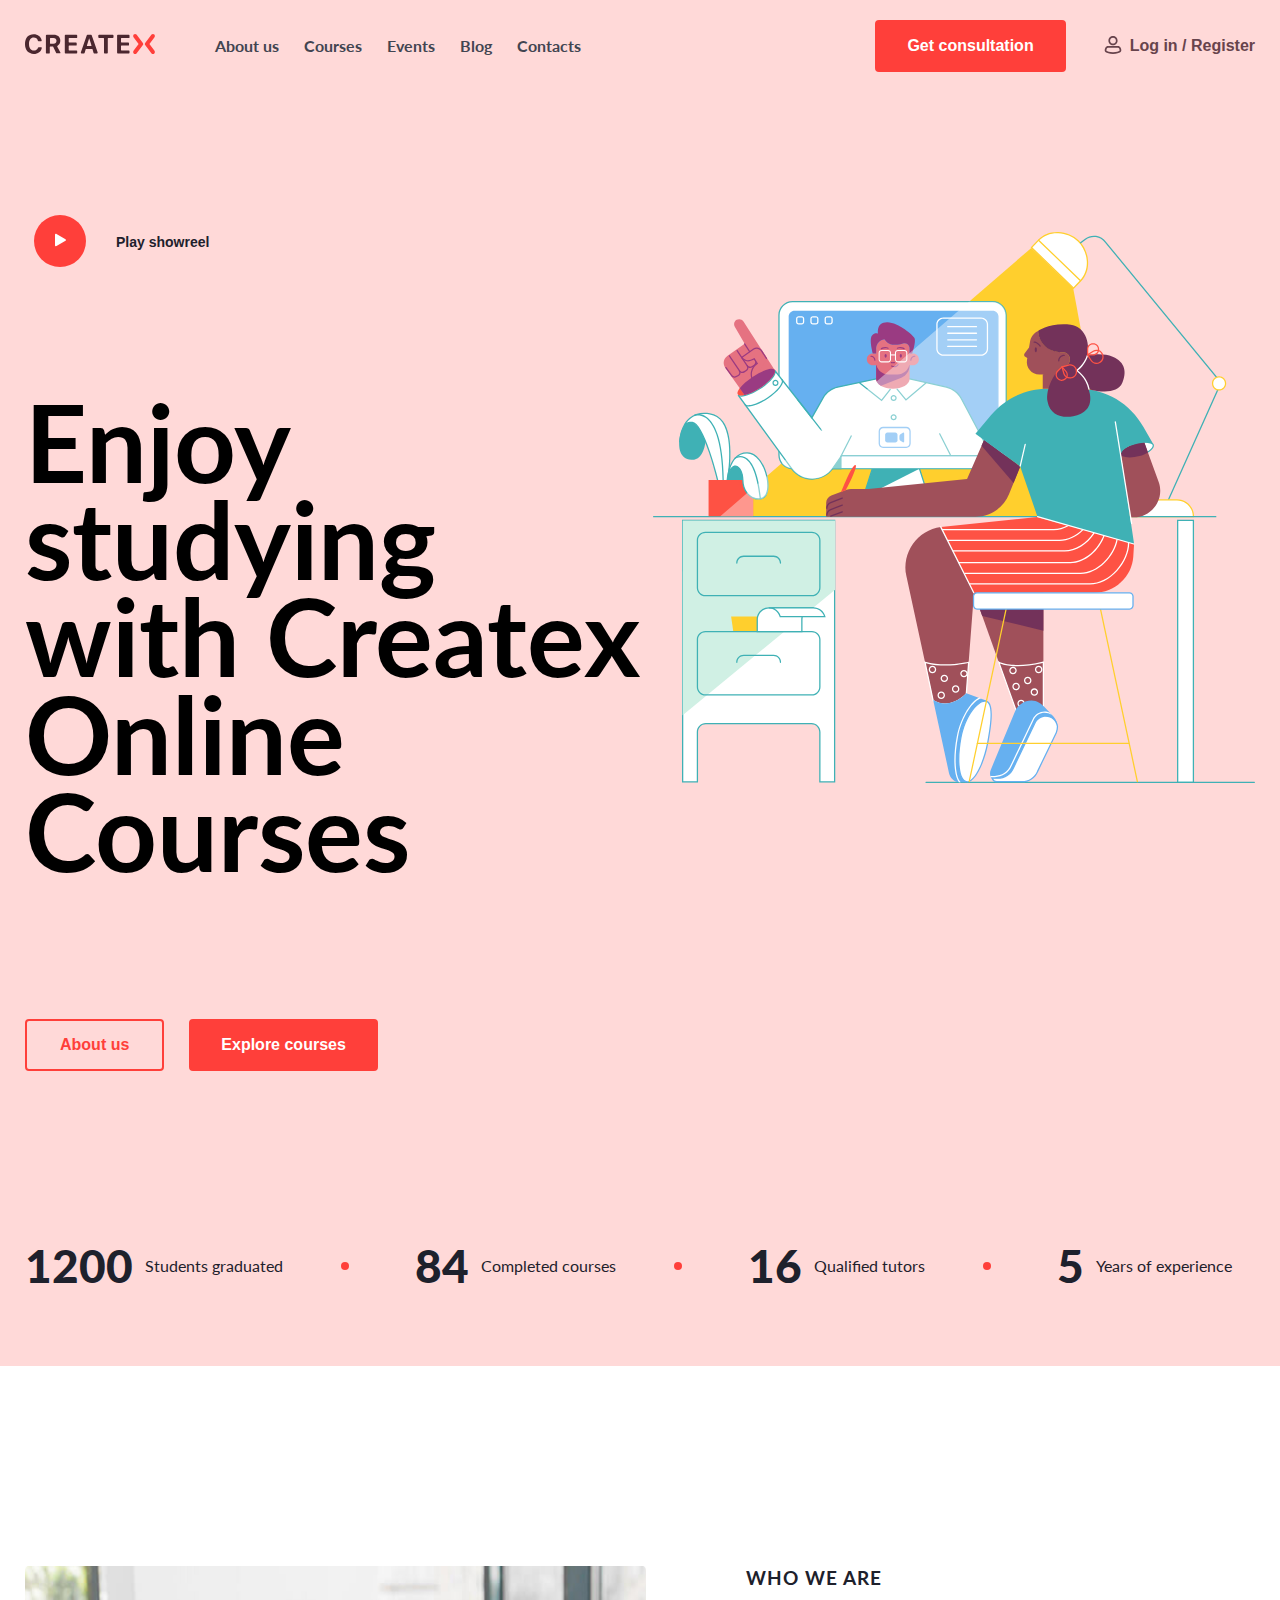
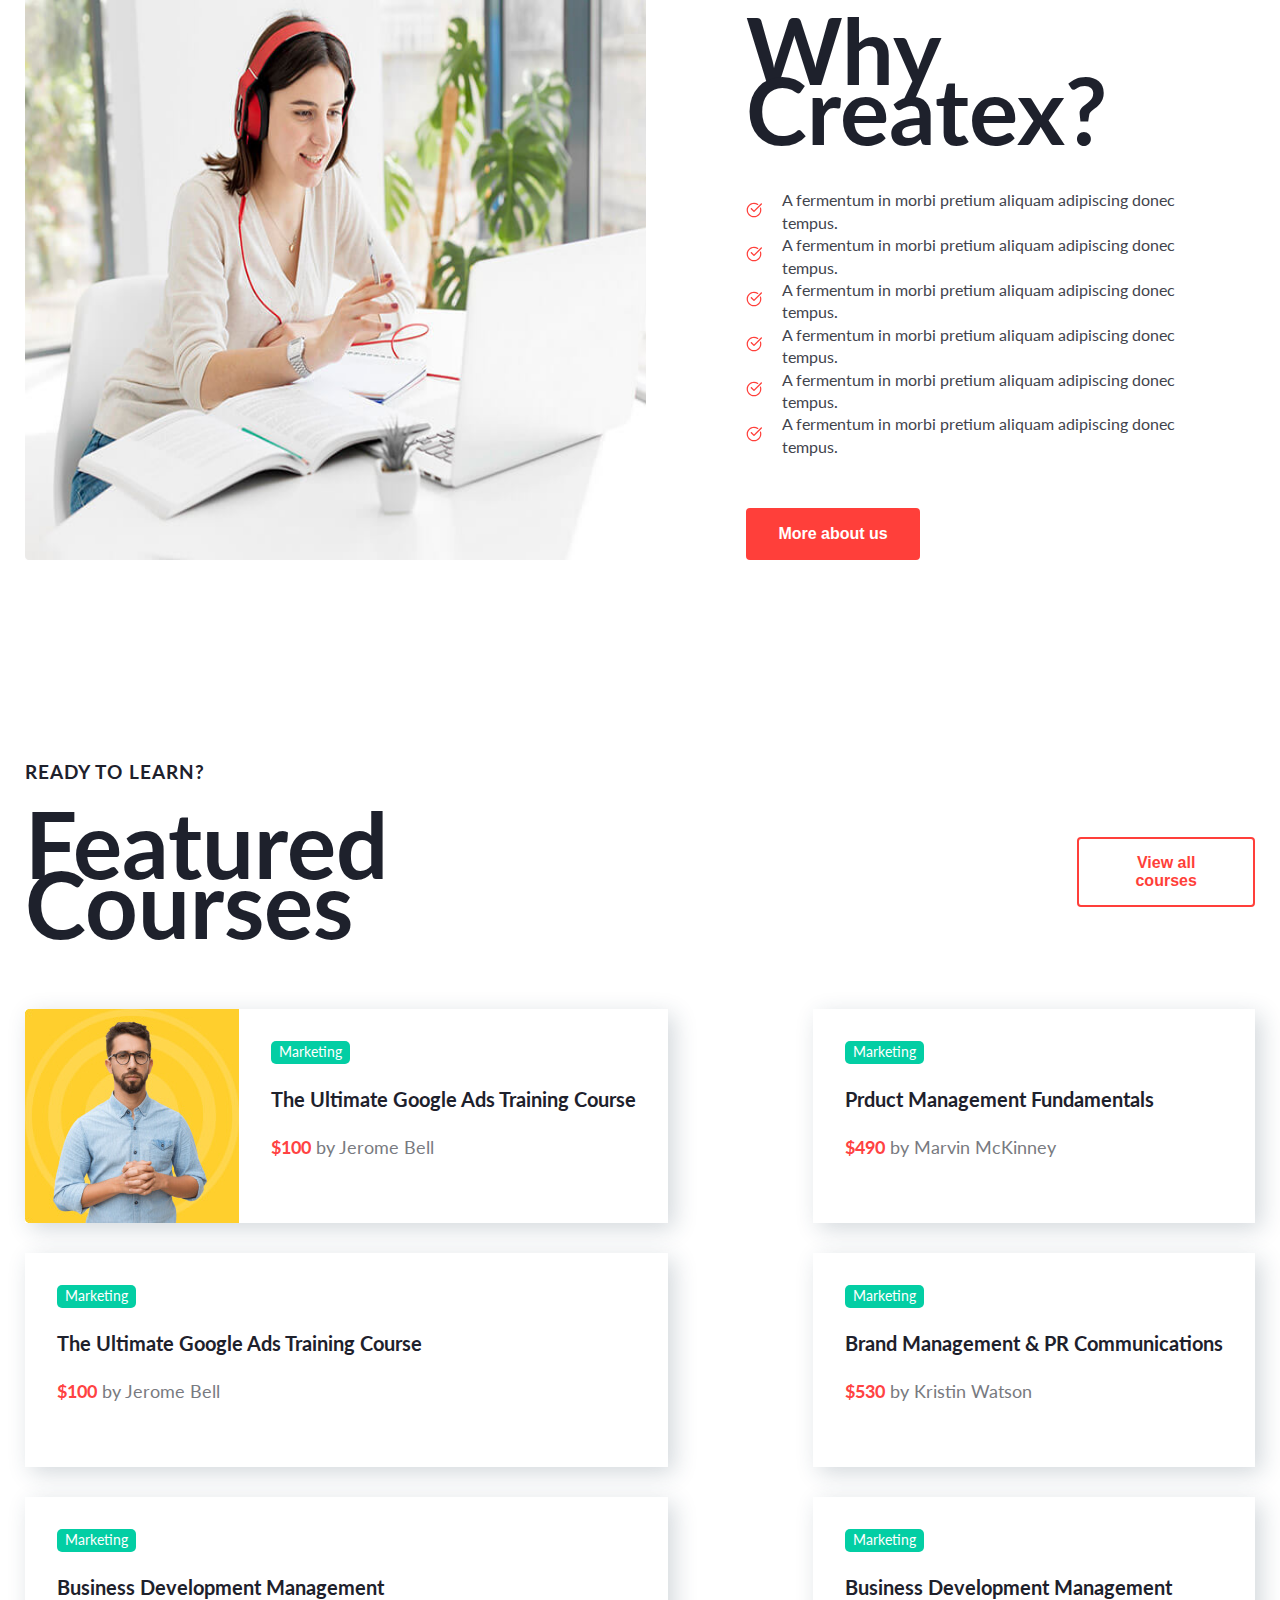
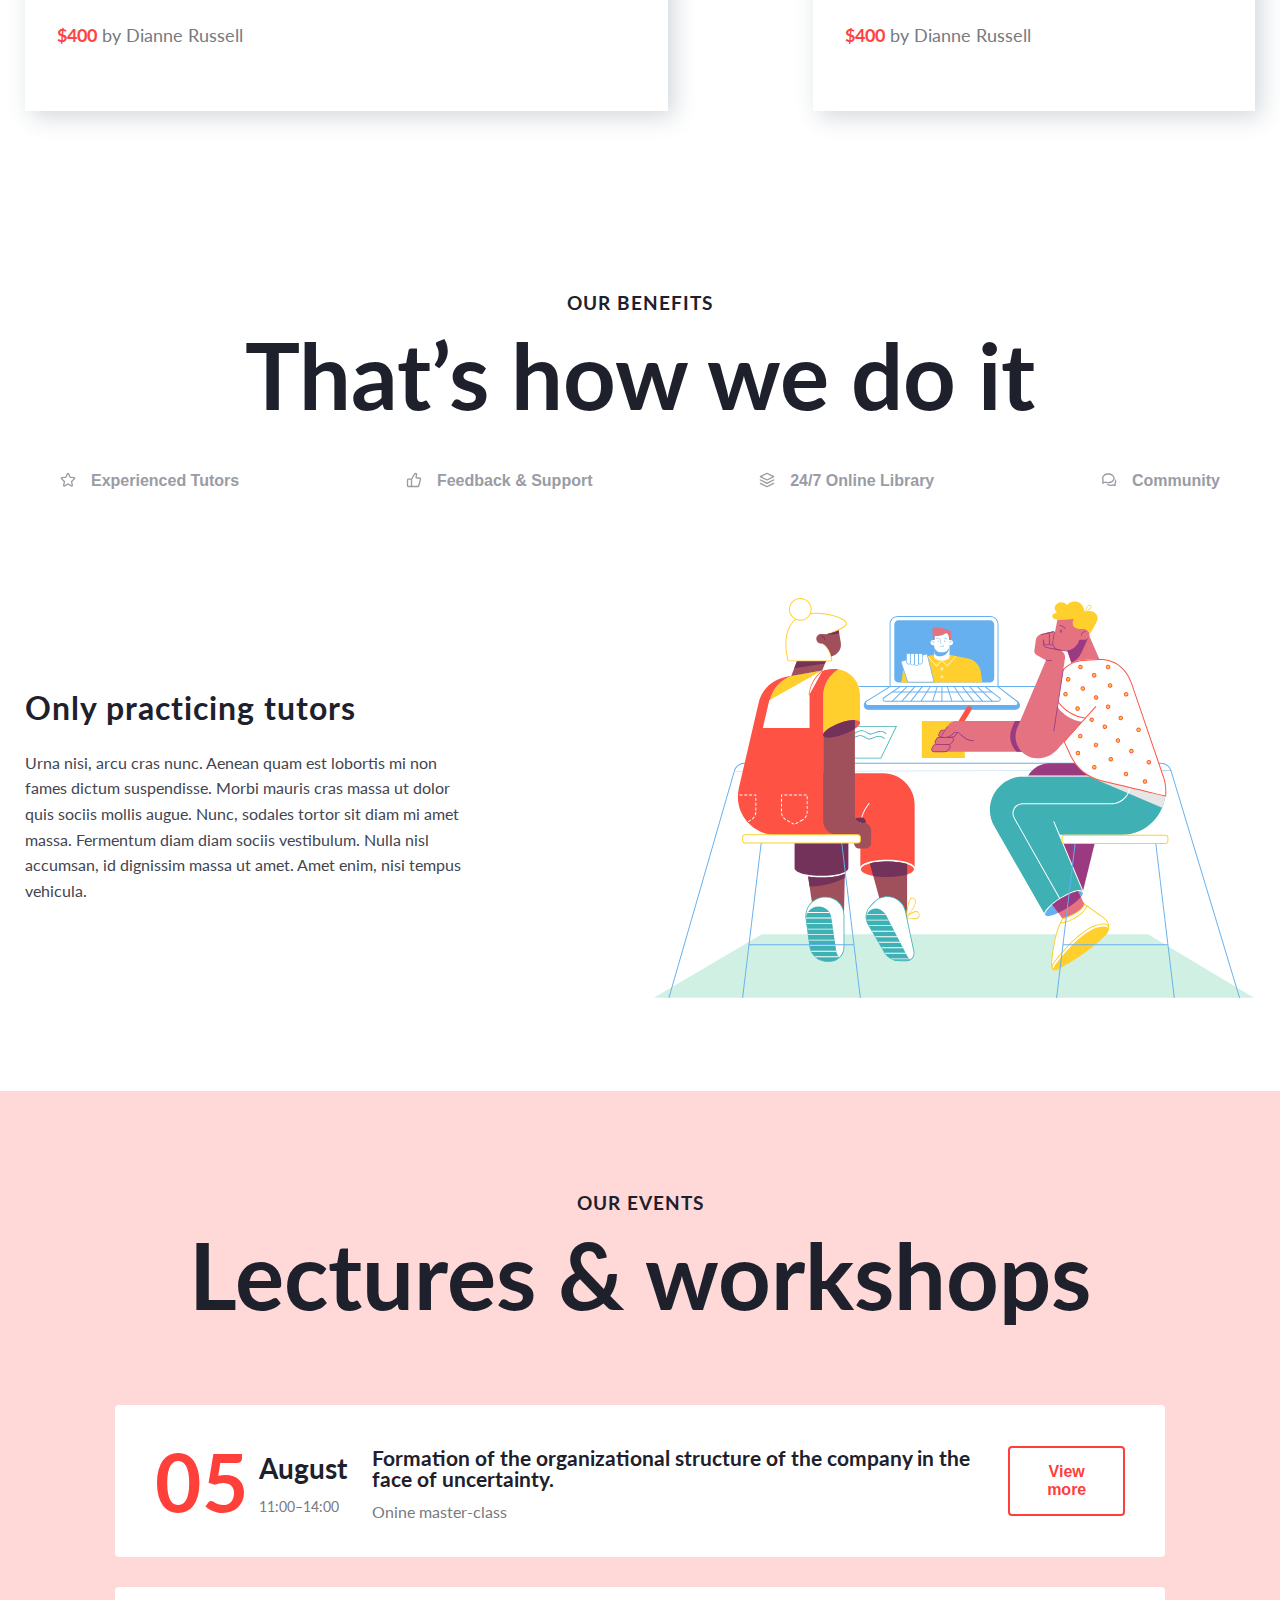
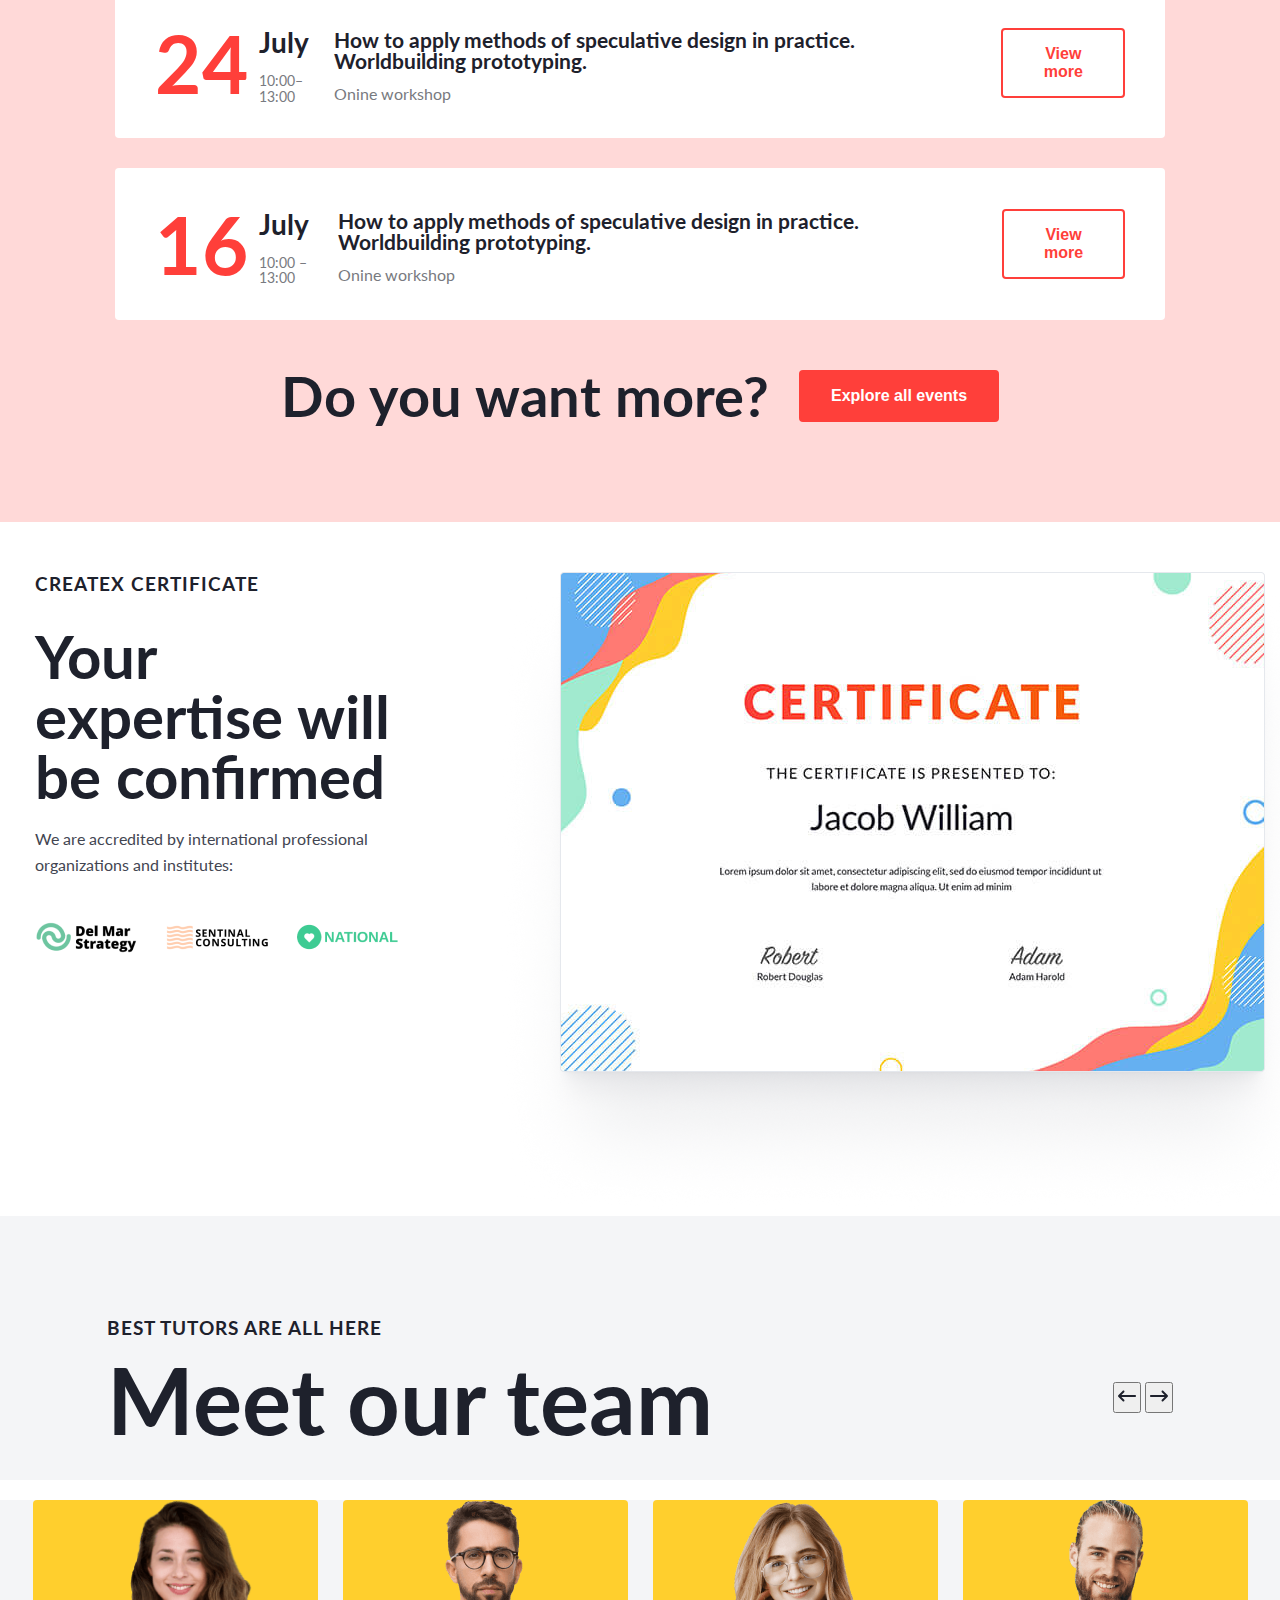
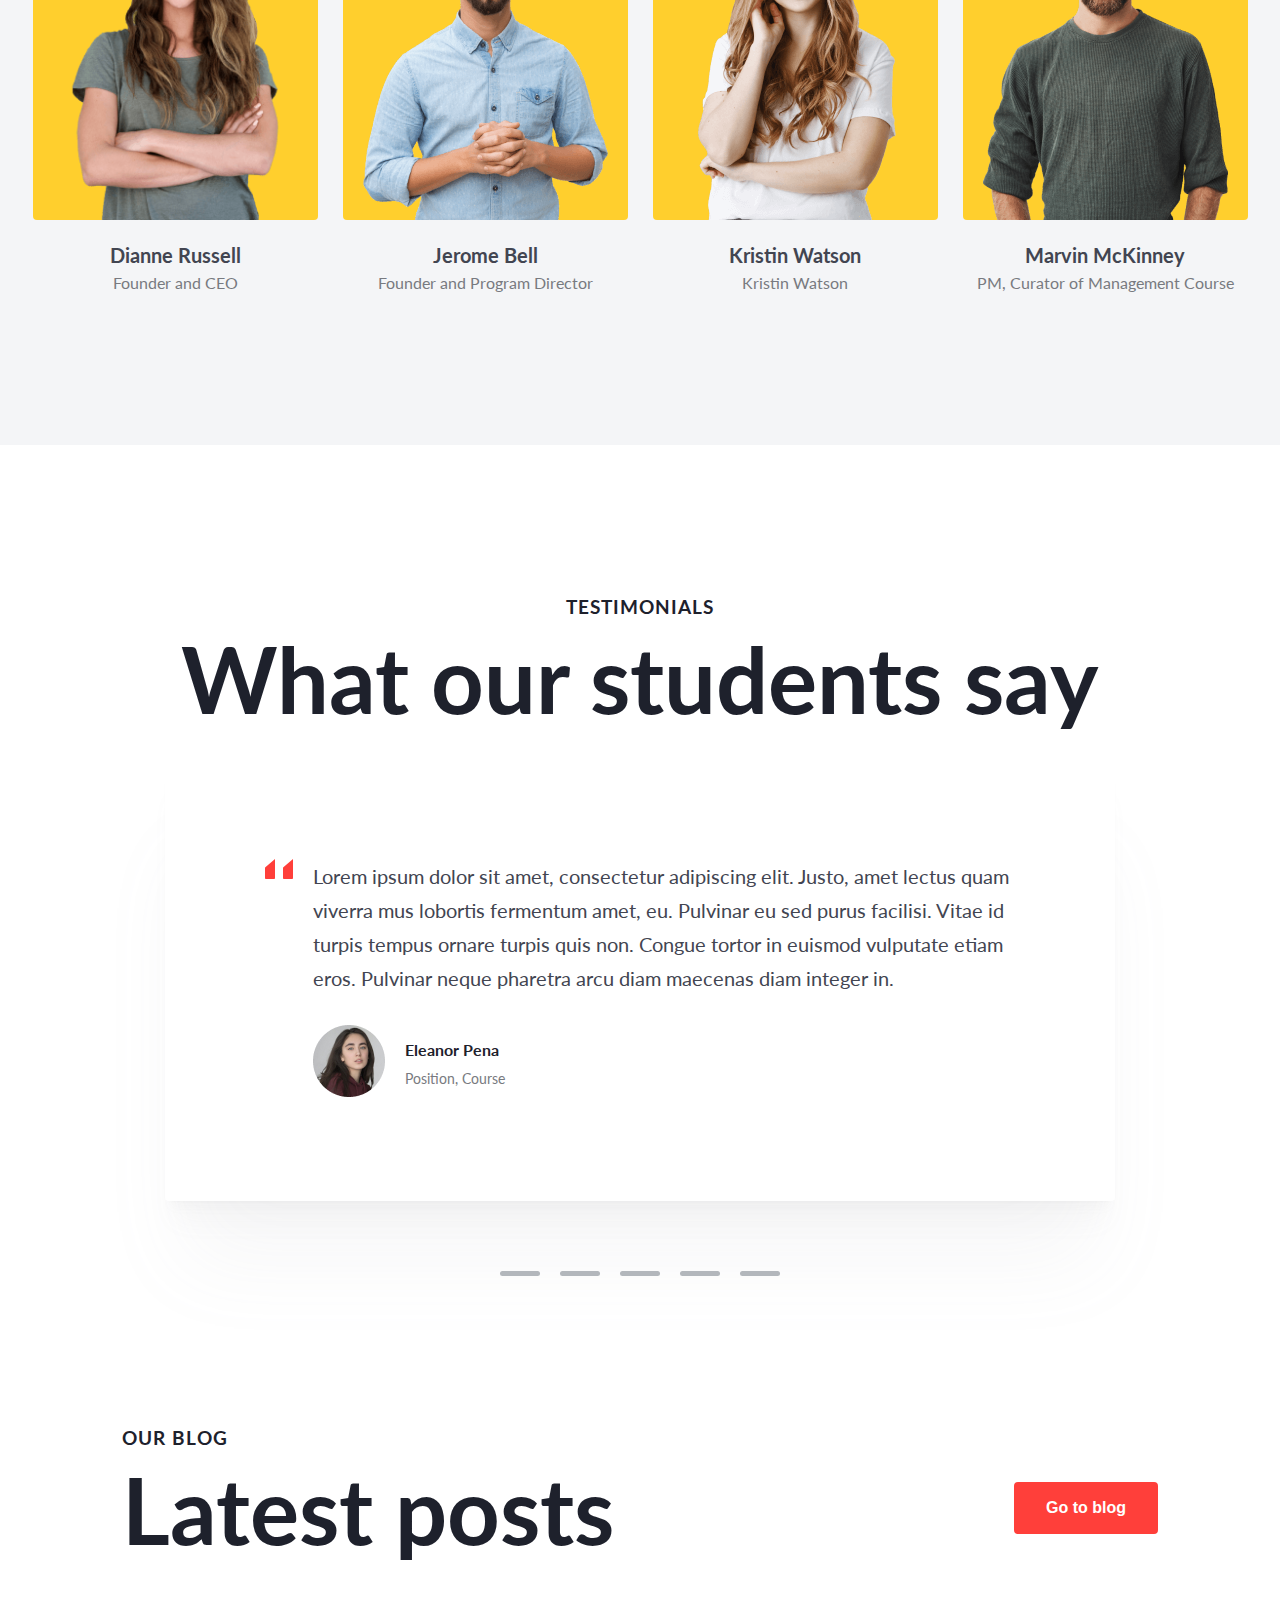
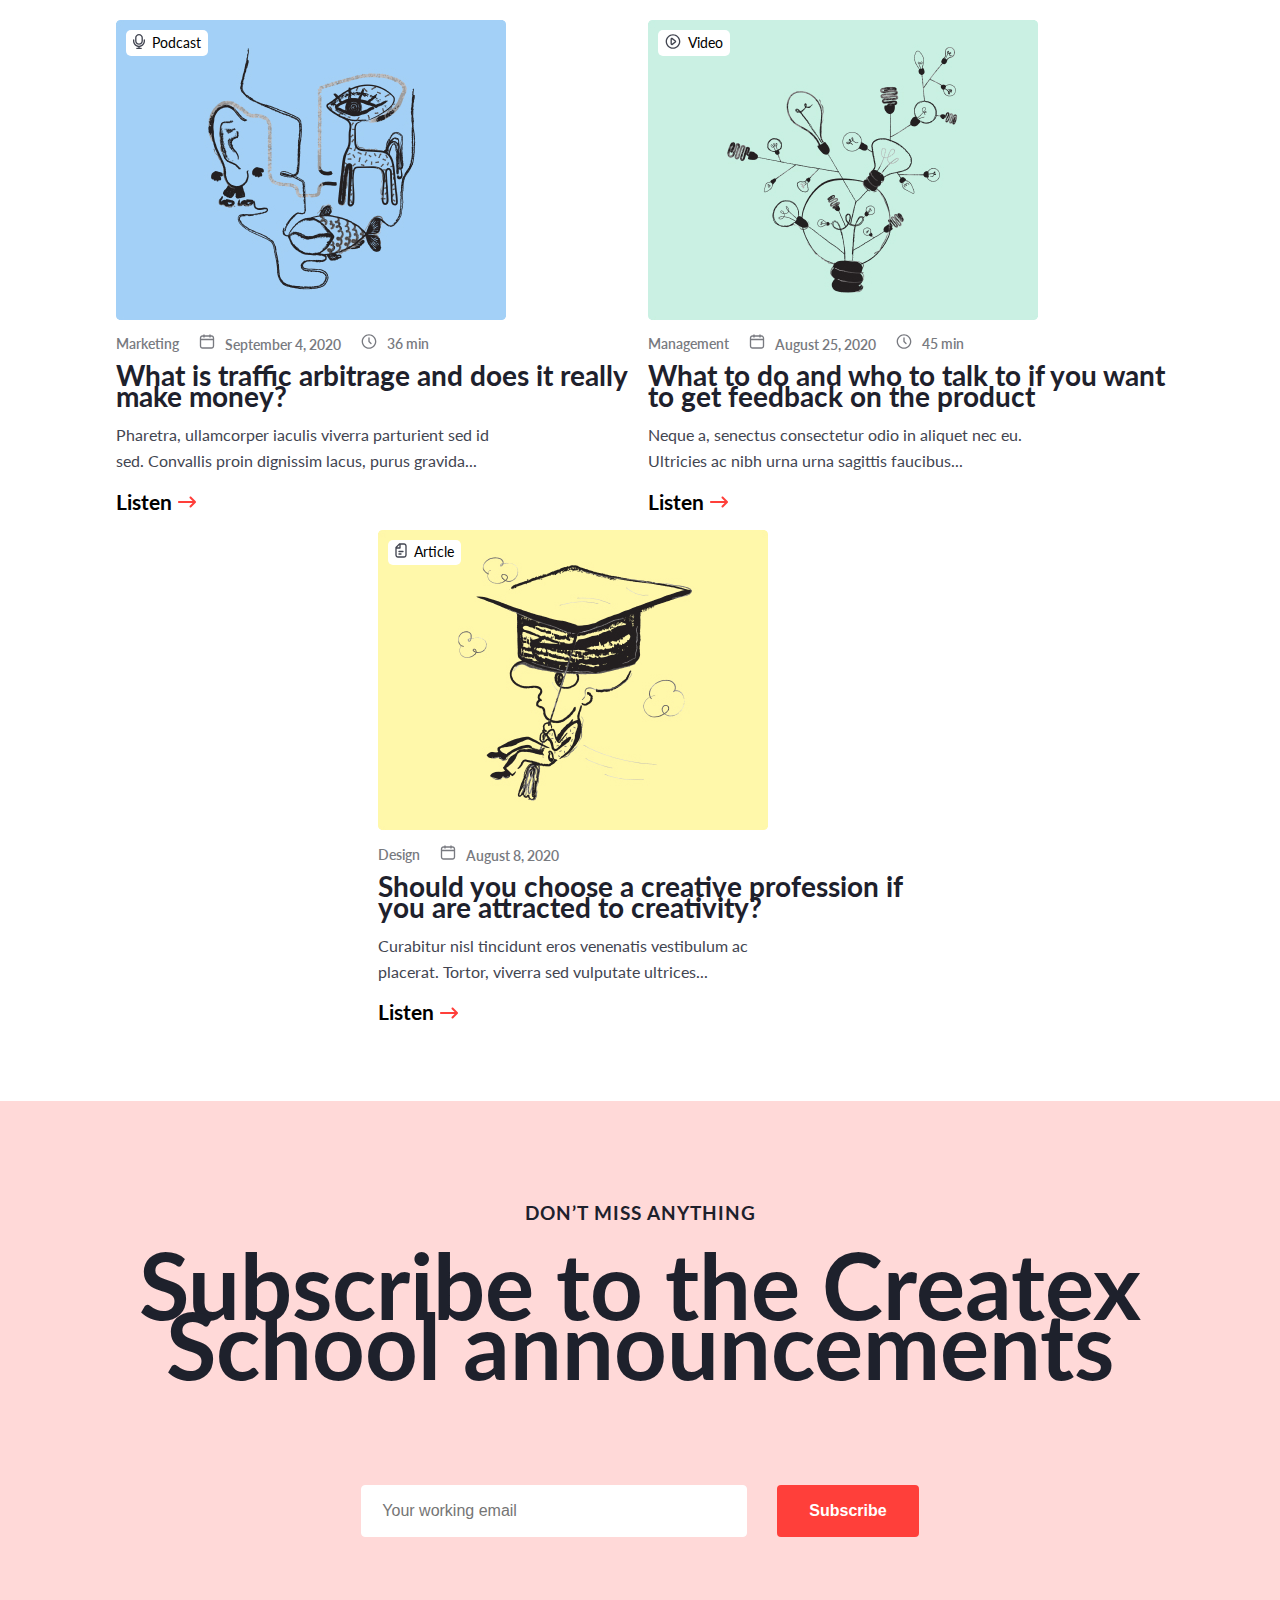
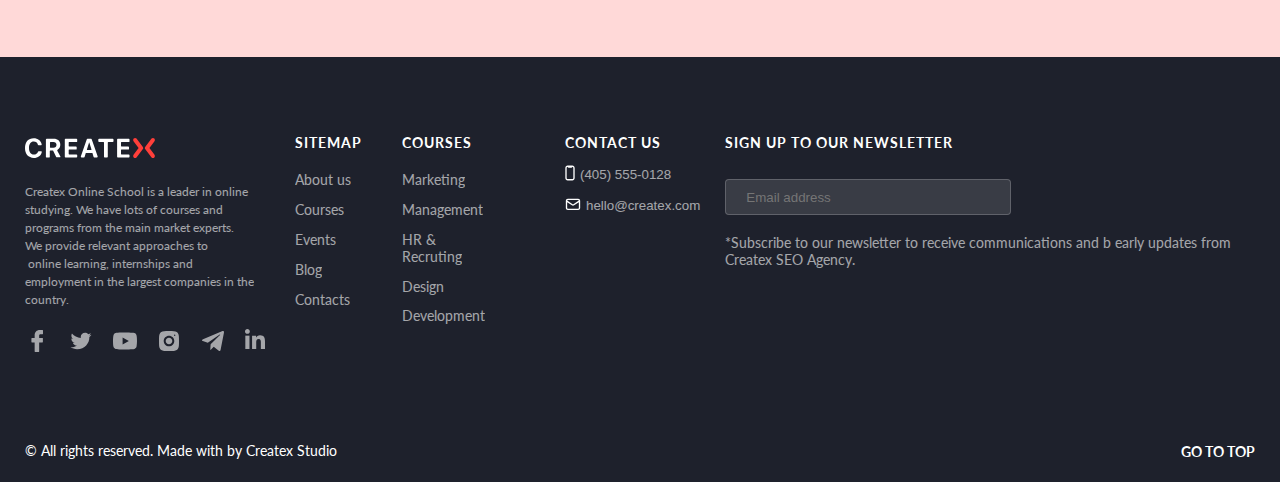
==== commit a0f2c606: "fixed it" ====
--- a/index.html
+++ b/index.html
@@ -539,9 +539,221 @@
                                 Urna nisi, arcu cras nunc. Aenean quam est lobortis mi non fames dictum suspendisse. Morbi mauris cras massa ut dolor quis sociis mollis augue. Nunc, sodales tortor sit diam mi amet massa. Fermentum diam diam sociis vestibulum. Nulla nisl accumsan, id dignissim massa ut amet. Amet enim, nisi tempus vehicula.
                             </div>
                          </div>
-                         <div class="benefts_desc_row_image">
-                            <img src="/images/illustration.png" alt="">
-                         </div>
+                         <div class="banner_image">
+                            <svg width="600" height="440" viewBox="0 0 600 440" fill="none" xmlns="http://www.w3.org/2000/svg">
+                                <path d="M600 419.861H0L107.705 356.188H493.943L600 419.861Z" fill="#D0F0E4"/>
+                                <path d="M344.008 108.578H236.062V46.0903C236.062 41.8594 239.488 38.4297 243.714 38.4297H336.355C340.582 38.4297 344.008 41.8594 344.008 46.0903V108.578Z" fill="white"/>
+                                <path fill-rule="evenodd" clip-rule="evenodd" d="M243.714 38.9108C239.753 38.9108 236.543 42.1252 236.543 46.0907V108.097H343.528V46.0907C343.528 42.1252 340.317 38.9108 336.356 38.9108H243.714ZM344.008 108.578H344.488V46.0907C344.488 41.5941 340.847 37.9492 336.356 37.9492H243.714C239.223 37.9492 235.582 41.5941 235.582 46.0907V109.059H344.008V108.578Z" fill="#66B0F0"/>
+                                <path d="M335.86 104.507H244.659C242.258 104.507 240.305 102.552 240.305 100.148V46.5877C240.305 44.1837 242.258 42.2285 244.659 42.2285H335.86C338.261 42.2285 340.214 44.1837 340.214 46.5877V100.164C340.214 102.568 338.261 104.507 335.86 104.507Z" fill="#66B0F0"/>
+                                <path d="M362.93 123.242C367.06 125.934 366.1 131.207 361.217 131.207H214.163C210.049 131.207 208.64 125.646 212.674 123.098L362.93 123.242Z" fill="#66B0F0"/>
+                                <path fill-rule="evenodd" clip-rule="evenodd" d="M212.535 122.617L363.072 122.762L363.192 122.839C365.39 124.273 366.304 126.448 365.924 128.33C365.538 130.241 363.852 131.688 361.217 131.688H214.162C211.852 131.688 210.296 130.112 209.892 128.208C209.488 126.302 210.23 124.073 212.417 122.691L212.535 122.617ZM212.815 123.579C211.059 124.748 210.518 126.528 210.832 128.009C211.153 129.522 212.358 130.727 214.162 130.727H361.217C363.464 130.727 364.7 129.538 364.982 128.139C365.265 126.741 364.626 124.978 362.784 123.723L212.815 123.579Z" fill="#66B0F0"/>
+                                <path d="M361.216 127.537H214.162C211.536 127.537 210.496 124.444 212.673 123.098L236.094 108.578H343.703L362.913 123.242C364.834 124.701 363.714 127.537 361.216 127.537Z" fill="white"/>
+                                <path fill-rule="evenodd" clip-rule="evenodd" d="M235.958 108.098H343.866L363.204 122.86C364.343 123.724 364.597 125.03 364.169 126.114C363.744 127.19 362.661 128.019 361.217 128.019H214.162C212.644 128.019 211.544 127.114 211.162 125.976C210.777 124.831 211.136 123.485 212.421 122.69L212.421 122.689M212.421 122.689L235.958 108.098L212.421 122.689ZM236.231 109.059L212.927 123.507L212.926 123.508C212.034 124.059 211.825 124.932 212.072 125.67C212.323 126.415 213.056 127.057 214.162 127.057H361.217C362.27 127.057 362.997 126.467 363.276 125.76C363.552 125.061 363.406 124.219 362.624 123.626L343.541 109.059H236.231Z" fill="#66B0F0"/>
+                                <path d="M344.248 123.162H231.132C229.115 123.162 228.314 120.774 229.979 119.749L246.244 108.578H330.769L345.545 119.861C347.034 120.983 346.169 123.162 344.248 123.162Z" fill="white"/>
+                                <path fill-rule="evenodd" clip-rule="evenodd" d="M246.095 108.098H330.931L345.833 119.477C345.834 119.477 345.834 119.478 345.835 119.478C346.757 120.174 346.968 121.23 346.622 122.109C346.278 122.98 345.403 123.643 344.248 123.643H231.132C229.916 123.643 229.029 122.914 228.719 121.994C228.408 121.07 228.693 119.983 229.717 119.346L246.095 108.098ZM246.393 109.059L230.241 120.152L230.231 120.158C229.598 120.548 229.453 121.164 229.63 121.687C229.808 122.217 230.33 122.682 231.132 122.682H344.248C345.014 122.682 345.531 122.255 345.728 121.756C345.922 121.265 345.821 120.672 345.256 120.245L345.254 120.244L345.253 120.243L330.606 109.059H246.393Z" fill="#66B0F0"/>
+                                <path fill-rule="evenodd" clip-rule="evenodd" d="M337.908 123.506L323.116 108.921L323.79 108.236L338.582 122.82L337.908 123.506Z" fill="#66B0F0"/>
+                                <path fill-rule="evenodd" clip-rule="evenodd" d="M328.281 123.483L315.25 108.899L315.966 108.258L328.997 122.842L328.281 123.483Z" fill="#66B0F0"/>
+                                <path fill-rule="evenodd" clip-rule="evenodd" d="M319.2 123.459L307.897 108.875L308.656 108.285L319.958 122.869L319.2 123.459Z" fill="#66B0F0"/>
+                                <path fill-rule="evenodd" clip-rule="evenodd" d="M309.236 123.426L299.679 108.842L300.482 108.314L310.039 122.899L309.236 123.426Z" fill="#66B0F0"/>
+                                <path fill-rule="evenodd" clip-rule="evenodd" d="M297.478 123.311L292.819 108.726L293.734 108.434L298.393 123.018L297.478 123.311Z" fill="#66B0F0"/>
+                                <path fill-rule="evenodd" clip-rule="evenodd" d="M237.982 122.82L252.774 108.236L253.448 108.921L238.656 123.506L237.982 122.82Z" fill="#66B0F0"/>
+                                <path fill-rule="evenodd" clip-rule="evenodd" d="M247.567 122.842L260.598 108.258L261.314 108.899L248.283 123.483L247.567 122.842Z" fill="#66B0F0"/>
+                                <path fill-rule="evenodd" clip-rule="evenodd" d="M256.606 122.869L267.908 108.285L268.667 108.875L257.365 123.459L256.606 122.869Z" fill="#66B0F0"/>
+                                <path fill-rule="evenodd" clip-rule="evenodd" d="M266.525 122.899L276.082 108.314L276.885 108.842L267.328 123.426L266.525 122.899Z" fill="#66B0F0"/>
+                                <path fill-rule="evenodd" clip-rule="evenodd" d="M278.171 123.016L282.83 108.432L283.745 108.725L279.086 123.309L278.171 123.016Z" fill="#66B0F0"/>
+                                <path fill-rule="evenodd" clip-rule="evenodd" d="M288.378 108.578V123.339H287.417V108.578H288.378Z" fill="#66B0F0"/>
+                                <path fill-rule="evenodd" clip-rule="evenodd" d="M337.924 114.508H238.319V113.547H337.924V114.508Z" fill="#66B0F0"/>
+                                <path d="M328.271 104.507H247.284L248.74 94.1696C249.637 87.8071 254.199 82.5825 260.363 80.8196L280.101 76.7168H295.453L315.192 80.8196C321.371 82.5665 325.934 87.8071 326.814 94.1696L328.271 104.507Z" fill="#FFCF2D"/>
+                                <path d="M293.244 88.5289L287.401 82.6152C287.273 82.487 287.273 82.2786 287.401 82.1664C287.529 82.0382 287.737 82.0382 287.849 82.1664L293.212 87.5994L301.537 78.1598C301.649 78.0316 301.857 78.0156 301.985 78.1278C302.113 78.2399 302.129 78.4483 302.017 78.5765L293.244 88.5289Z" fill="white"/>
+                                <path d="M282.39 88.5286L273.618 78.5761C273.505 78.4479 273.505 78.2396 273.65 78.1274C273.778 78.0152 273.986 78.0152 274.098 78.1594L282.422 87.599L287.785 82.1661C287.913 82.0378 288.105 82.0378 288.233 82.1661C288.361 82.2943 288.361 82.4866 288.233 82.6148L282.39 88.5286Z" fill="white"/>
+                                <path d="M287.914 92.3902C287.145 92.3902 286.521 91.7651 286.521 90.9959C286.521 90.2266 287.145 89.6016 287.914 89.6016C288.682 89.6016 289.306 90.2266 289.306 90.9959C289.306 91.7651 288.682 92.3902 287.914 92.3902ZM287.914 90.2426C287.497 90.2426 287.161 90.5792 287.161 90.9959C287.161 91.4125 287.497 91.7491 287.914 91.7491C288.33 91.7491 288.666 91.4125 288.666 90.9959C288.666 90.5792 288.33 90.2426 287.914 90.2426Z" fill="white"/>
+                                <path d="M287.914 100.244C287.145 100.244 286.521 99.6186 286.521 98.8494C286.521 98.0801 287.145 97.4551 287.914 97.4551C288.682 97.4551 289.306 98.0801 289.306 98.8494C289.306 99.6186 288.682 100.244 287.914 100.244ZM287.914 98.0961C287.497 98.0961 287.161 98.4327 287.161 98.8494C287.161 99.2661 287.497 99.6026 287.914 99.6026C288.33 99.6026 288.666 99.2661 288.666 98.8494C288.666 98.4327 288.33 98.0961 287.914 98.0961Z" fill="white"/>
+                                <path d="M280.006 104.17H253.848L246.868 83.432L273.026 75.9316L280.006 104.17Z" fill="white"/>
+                                <path fill-rule="evenodd" clip-rule="evenodd" d="M273.256 75.5312L280.414 104.49H253.617L246.457 83.2156L273.256 75.5312ZM247.278 83.647L254.077 103.849H279.596L272.794 76.3306L247.278 83.647Z" fill="#66B0F0"/>
+                                <path d="M255.208 86.1242H254.712C253.447 86.1242 252.422 85.0986 252.422 83.8325V76.6366C252.422 76.1237 252.839 75.707 253.351 75.707H255.512C256.024 75.707 256.44 76.1237 256.44 76.6366V84.8742C256.456 85.5633 255.896 86.1242 255.208 86.1242Z" fill="white"/>
+                                <path fill-rule="evenodd" clip-rule="evenodd" d="M253.351 76.0278C253.015 76.0278 252.742 76.301 252.742 76.6368V83.8327C252.742 84.9218 253.624 85.804 254.711 85.804H255.208C255.721 85.804 256.132 85.3867 256.12 84.8819L256.12 84.8781V76.6368C256.12 76.301 255.847 76.0278 255.512 76.0278H253.351ZM252.102 76.6368C252.102 75.9469 252.662 75.3867 253.351 75.3867H255.512C256.201 75.3867 256.76 75.9469 256.76 76.6368V84.8709C256.779 85.7425 256.07 86.445 255.208 86.445H254.711C253.27 86.445 252.102 85.2758 252.102 83.8327V76.6368Z" fill="#66B0F0"/>
+                                <path d="M265.742 86.1242H266.238C267.503 86.1242 268.527 85.0986 268.527 83.8325V76.6366C268.527 76.1237 268.111 75.707 267.599 75.707H265.422C264.909 75.707 264.493 76.1237 264.493 76.6366V84.8742C264.493 85.5633 265.053 86.1242 265.742 86.1242Z" fill="white"/>
+                                <path d="M259.226 86.9572H258.073C257.177 86.9572 256.457 86.2361 256.457 85.3386V76.6522C256.457 76.1393 256.873 75.7227 257.385 75.7227H259.546C260.058 75.7227 260.475 76.1393 260.475 76.6522V85.7072C260.475 86.3963 259.914 86.9572 259.226 86.9572Z" fill="white"/>
+                                <path d="M263.26 87.2781H262.3C261.291 87.2781 260.475 86.4608 260.475 85.4511V76.6366C260.475 76.1237 260.891 75.707 261.403 75.707H263.564C264.076 75.707 264.493 76.1237 264.493 76.6366V86.0281C264.493 86.7172 263.932 87.2781 263.26 87.2781Z" fill="white"/>
+                                <path fill-rule="evenodd" clip-rule="evenodd" d="M264.172 76.6368C264.172 75.9469 264.732 75.3867 265.421 75.3867H267.598C268.287 75.3867 268.847 75.9469 268.847 76.6368V83.8327C268.847 85.2758 267.679 86.445 266.237 86.445H265.741C264.876 86.445 264.172 85.7406 264.172 84.8744V76.6368ZM265.421 76.0278C265.086 76.0278 264.813 76.301 264.813 76.6368V84.8744C264.813 85.3865 265.23 85.804 265.741 85.804H266.237C267.325 85.804 268.206 84.9218 268.206 83.8327V76.6368C268.206 76.301 267.934 76.0278 267.598 76.0278H265.421Z" fill="#66B0F0"/>
+                                <path fill-rule="evenodd" clip-rule="evenodd" d="M257.385 76.0434C257.049 76.0434 256.777 76.3166 256.777 76.6524V85.3388C256.777 86.0592 257.354 86.6369 258.073 86.6369H259.226C259.737 86.6369 260.154 86.2195 260.154 85.7074V76.6524C260.154 76.3166 259.882 76.0434 259.546 76.0434H257.385ZM256.136 76.6524C256.136 75.9625 256.696 75.4023 257.385 75.4023H259.546C260.235 75.4023 260.795 75.9625 260.795 76.6524V85.7074C260.795 86.5736 260.091 87.278 259.226 87.278H258.073C257 87.278 256.136 86.4133 256.136 85.3388V76.6524Z" fill="#66B0F0"/>
+                                <path fill-rule="evenodd" clip-rule="evenodd" d="M261.403 76.0278C261.068 76.0278 260.795 76.301 260.795 76.6368V85.4514C260.795 86.284 261.468 86.9578 262.3 86.9578H263.26C263.753 86.9578 264.173 86.5431 264.173 86.0283V76.6368C264.173 76.301 263.9 76.0278 263.565 76.0278H261.403ZM260.155 76.6368C260.155 75.9469 260.714 75.3867 261.403 75.3867H263.565C264.254 75.3867 264.813 75.9469 264.813 76.6368V86.0283C264.813 86.8918 264.112 87.5989 263.26 87.5989H262.3C261.115 87.5989 260.155 86.6381 260.155 85.4514V76.6368Z" fill="#66B0F0"/>
+                                <path d="M295.47 67.293V78.9923C295.47 81.0116 292.028 82.6624 287.786 82.6624C283.543 82.6624 280.102 81.0116 280.102 78.9923V67.293H295.47Z" fill="white"/>
+                                <path d="M295.468 67.293C295.468 76.1236 289.817 78.7519 284.39 78.2872C284.374 78.2872 284.358 78.2872 284.342 78.2872C281.941 78.0628 280.116 76.0114 280.116 73.6074V67.309H295.468V67.293Z" fill="#66B0F0"/>
+                                <path d="M299.039 64.2805V64.8735C299.039 66.1876 297.983 67.2454 296.67 67.2454H295.453L295.469 67.5178C295.469 71.3001 292.412 74.3612 288.634 74.3612H286.953C283.175 74.3612 280.117 71.3001 280.117 67.5178L280.133 67.2454H278.917C277.604 67.2454 276.547 66.1876 276.547 64.8735V64.2805C276.547 62.9663 277.604 61.9086 278.917 61.9086H280.469L280.646 59.0078C280.646 58.559 280.71 58.1263 280.838 57.7257C285.416 58.8635 290.779 55.9147 292.22 55.0332C293.821 55.6422 294.957 57.1808 294.957 58.9917L295.133 61.8925H296.686C297.983 61.9086 299.039 62.9663 299.039 64.2805Z" fill="white"/>
+                                <path d="M296.782 61.9082H295.117L294.941 59.0074C294.941 57.1964 293.805 55.6579 292.204 55.0489C290.763 55.9143 285.4 58.8632 280.822 57.7413C280.694 58.142 280.63 58.5747 280.63 59.0234L280.453 61.9242H279.413C279.413 61.9242 277.284 51.6032 279.381 49.712C280.934 48.3177 295.149 51.3628 296.718 53.5263C297.599 54.7604 296.782 61.9082 296.782 61.9082Z" fill="#E57281"/>
+                                <path d="M292.78 61.2834C292.732 61.2834 292.668 61.2674 292.62 61.2193C292.604 61.2033 291.563 60.3538 289.898 60.3538C289.77 60.3538 289.658 60.2417 289.658 60.1134C289.658 59.9852 289.77 59.873 289.898 59.873C291.739 59.873 292.876 60.8026 292.924 60.8507C293.02 60.9308 293.036 61.0911 292.956 61.1872C292.924 61.2513 292.844 61.2834 292.78 61.2834Z" fill="#66B0F0"/>
+                                <path d="M286.696 66.2508C286.664 66.2508 286.632 66.2508 286.616 66.2348C286.488 66.1867 286.424 66.0424 286.472 65.9303C286.921 64.7443 286.808 63.2538 286.184 61.9397C285.816 61.1384 285.288 60.5614 284.823 60.4011C283.799 60.0485 282.358 60.5454 282.342 60.5454C282.214 60.5935 282.086 60.5293 282.038 60.4011C281.99 60.2729 282.054 60.1447 282.182 60.0966C282.246 60.0806 283.783 59.5517 284.968 59.9524C285.56 60.1607 286.168 60.8178 286.6 61.7474C287.273 63.1737 287.385 64.8084 286.905 66.1226C286.889 66.1867 286.792 66.2508 286.696 66.2508Z" fill="#66B0F0"/>
+                                <path d="M289.851 68.7998C289.867 68.9281 289.755 69.0402 289.627 69.0563H289.611C289.483 69.0563 289.387 68.9601 289.371 68.8319C289.355 68.6716 289.323 68.5114 289.275 68.3671C288.586 68.7037 287.962 68.8159 287.45 68.8159C286.441 68.8159 285.833 68.3992 285.801 68.3671C285.689 68.287 285.673 68.1428 285.737 68.0306C285.817 67.9184 285.961 67.9024 286.073 67.9665C286.105 67.9825 286.617 68.3351 287.45 68.3351C287.898 68.3351 288.442 68.2389 289.066 67.9344C288.97 67.7741 288.874 67.678 288.874 67.678C288.778 67.5818 288.794 67.4216 288.89 67.3414C288.986 67.2613 289.147 67.2613 289.227 67.3575C289.259 67.4055 289.803 68.0145 289.851 68.7998Z" fill="#66B0F0"/>
+                                <path d="M290.715 64.2192C290.935 64.2054 291.092 63.8362 291.065 63.3945C291.037 62.9528 290.836 62.6058 290.615 62.6196C290.395 62.6334 290.238 63.0026 290.266 63.4443C290.293 63.886 290.494 64.233 290.715 64.2192Z" fill="#66B0F0"/>
+                                <path d="M284.179 64.1538C284.382 64.1411 284.526 63.8014 284.501 63.395C284.476 62.9887 284.291 62.6695 284.088 62.6821C283.885 62.6948 283.741 63.0345 283.766 63.4409C283.791 63.8473 283.976 64.1665 284.179 64.1538Z" fill="#66B0F0"/>
+                                <path d="M279.701 65.0478C279.573 65.0478 279.461 64.9356 279.461 64.8074C279.461 64.1023 278.885 63.5413 278.196 63.5413C278.068 63.5413 277.956 63.4292 277.956 63.3009C277.956 63.1727 278.068 63.0605 278.196 63.0605C279.157 63.0605 279.941 63.8458 279.941 64.8074C279.941 64.9517 279.829 65.0478 279.701 65.0478Z" fill="#66B0F0"/>
+                                <path d="M295.806 65.0478C295.677 65.0478 295.565 64.9356 295.565 64.8074C295.565 63.8458 296.35 63.0605 297.31 63.0605C297.438 63.0605 297.55 63.1727 297.55 63.3009C297.55 63.4292 297.438 63.5413 297.31 63.5413C296.606 63.5413 296.046 64.1183 296.046 64.8074C296.046 64.9517 295.95 65.0478 295.806 65.0478Z" fill="#66B0F0"/>
+                                <path fill-rule="evenodd" clip-rule="evenodd" d="M79.8698 192.905C81.2578 188.1 85.6399 184.801 90.6246 184.801H506.767C511.7 184.801 516.065 188.031 517.488 192.755L517.488 192.755M80.7925 193.172L15.3657 419.995L14.4429 419.728L79.8698 192.905L79.8698 192.905M80.7925 193.172C80.7925 193.172 80.7926 193.172 80.7926 193.172C82.062 188.778 86.0684 185.762 90.6246 185.762H506.767C511.279 185.762 515.269 188.718 516.568 193.033L516.568 193.033L585.133 420L586.052 419.722L517.488 192.755" fill="#66B0F0"/>
+                                <path fill-rule="evenodd" clip-rule="evenodd" d="M386.638 109.059H204.621V108.098H386.638V109.059Z" fill="#66B0F0"/>
+                                <path d="M267.791 143.068H310.79V180.041H267.791C267.791 180.041 267.791 141.674 267.791 143.068Z" fill="#FFCF2D"/>
+                                <path d="M428.581 314.856L408.586 265.014H440.779L428.581 314.856Z" fill="#9A3B82"/>
+                                <path d="M373.719 198.487C378.01 190.362 386.446 185.281 395.619 185.281H420.384L437.209 198.487H373.719Z" fill="#9A3B82"/>
+                                <path d="M467.609 256.839H405.224L428.709 313.909C427.076 311.249 417.295 314.021 406.937 320.384C396.708 326.666 389.792 334.231 391.201 336.987L340.582 248.809C327.455 226.565 343.463 198.486 369.269 198.486H509.071L509.376 199.448C518.5 227.815 497.369 256.839 467.609 256.839Z" fill="#3FB1B5"/>
+                                <path d="M511.489 214.849C511.265 220.058 510.112 225.09 508.159 229.754L434.84 198.502H507.615L509.312 203.47C510.496 206.451 511.153 210.634 511.489 214.849Z" fill="#E6E6E6"/>
+                                <path d="M428.725 313.908C430.358 316.568 423.218 323.829 412.876 330.191C402.519 336.554 392.897 339.743 391.265 337.082C389.632 334.422 396.595 326.906 406.953 320.543C417.295 314.181 427.076 311.248 428.725 313.908Z" fill="#66B0F0"/>
+                                <path fill-rule="evenodd" clip-rule="evenodd" d="M475.53 202.551C475.79 202.497 476.044 202.663 476.099 202.923C478.627 214.921 469.483 226.212 457.235 226.212H368.564C361.617 226.212 357.252 233.7 360.642 239.759C360.642 239.76 360.642 239.76 360.643 239.76L406.17 320.339C406.301 320.571 406.219 320.864 405.988 320.995C405.757 321.125 405.464 321.044 405.334 320.813L359.806 240.232L359.805 240.23C356.056 233.532 360.88 225.251 368.564 225.251H457.235C468.873 225.251 477.562 214.522 475.159 203.121C475.105 202.861 475.271 202.606 475.53 202.551Z" fill="white"/>
+                                <path fill-rule="evenodd" clip-rule="evenodd" d="M421.887 313.54C418.186 314.463 413.242 316.727 407.194 320.254C401.837 323.381 397.415 327.041 394.543 330.235C393.105 331.834 392.071 333.299 391.497 334.507C391.211 335.111 391.048 335.632 390.999 336.061C390.949 336.488 391.014 336.794 391.145 337.007C391.284 337.234 391.213 337.53 390.987 337.669C390.761 337.808 390.466 337.737 390.327 337.511C390.05 337.059 389.978 336.519 390.044 335.95C390.11 335.382 390.316 334.756 390.63 334.094C391.258 332.77 392.358 331.227 393.829 329.591C396.776 326.315 401.278 322.594 406.711 319.423L406.711 319.423C412.782 315.882 417.82 313.563 421.655 312.607C423.571 312.129 425.223 311.982 426.569 312.218C427.931 312.457 428.991 313.093 429.66 314.167C429.801 314.392 429.732 314.689 429.507 314.829C429.282 314.97 428.986 314.901 428.845 314.676C428.346 313.875 427.549 313.367 426.403 313.165C425.243 312.962 423.738 313.078 421.887 313.54Z" fill="white"/>
+                                <path fill-rule="evenodd" clip-rule="evenodd" d="M399.675 243.334C399.92 243.232 400.202 243.347 400.304 243.592L430.048 314.589C430.151 314.834 430.036 315.116 429.791 315.219C429.546 315.321 429.265 315.206 429.162 314.961L399.418 243.964C399.316 243.719 399.431 243.437 399.675 243.334Z" fill="white"/>
+                                <path fill-rule="evenodd" clip-rule="evenodd" d="M440.091 198.438H367.524V197.477H440.091V198.438Z" fill="white"/>
+                                <path d="M408.569 340.752L404.247 334.855L398.292 326.745C400.725 324.694 403.655 322.562 406.937 320.543C413.468 316.536 419.759 313.876 423.938 313.139L426.835 318.924L430.453 326.136C427.892 335.255 408.569 340.752 408.569 340.752Z" fill="#E57281"/>
+                                <path d="M426.85 318.924C424.16 322.21 419.102 326.36 412.874 330.191C409.881 332.034 406.951 333.604 404.262 334.855L398.307 326.745C400.74 324.694 403.669 322.562 406.951 320.543C413.483 316.536 419.774 313.876 423.952 313.139L426.85 318.924Z" fill="#9A3B82"/>
+                                <path d="M450.241 357.918L406.313 389.506C402.583 392.102 396.788 394.266 397.557 384.874C398.629 371.925 401.495 352.661 408.571 340.737C408.875 340.657 427.893 335.16 430.454 326.121L450.481 340.369C456.244 344.856 456.116 353.607 450.241 357.918Z" fill="white"/>
+                                <path fill-rule="evenodd" clip-rule="evenodd" d="M430.177 325.334L450.766 339.982L450.775 339.988C456.789 344.672 456.656 353.805 450.524 358.305L450.522 358.306L406.589 389.898L406.586 389.9C405.635 390.563 404.54 391.205 403.44 391.644C402.348 392.08 401.201 392.334 400.167 392.159C399.096 391.977 398.196 391.342 397.638 390.125C397.095 388.939 396.882 387.217 397.077 384.834L397.077 384.834C397.614 378.345 398.601 370.27 400.342 362.318C402.082 354.372 404.58 346.517 408.156 340.491L408.257 340.322L408.447 340.272C408.447 340.272 408.449 340.271 408.452 340.27L408.467 340.266C408.479 340.263 408.496 340.258 408.518 340.251C408.562 340.239 408.622 340.221 408.7 340.198C408.854 340.152 409.072 340.085 409.347 339.998C409.896 339.824 410.668 339.569 411.595 339.237C413.449 338.574 415.918 337.603 418.453 336.357C420.991 335.108 423.581 333.591 425.689 331.837C427.802 330.078 429.388 328.116 429.991 325.989L430.177 325.334ZM430.707 326.891C429.918 329.023 428.289 330.923 426.303 332.576C424.115 334.397 421.451 335.953 418.876 337.22C414.252 339.494 409.858 340.858 408.886 341.146C405.437 347.022 402.995 354.692 401.28 362.523C399.551 370.421 398.569 378.452 398.034 384.913C397.845 387.226 398.068 388.756 398.512 389.724C398.941 390.661 399.579 391.084 400.327 391.211C401.111 391.344 402.065 391.158 403.084 390.751C404.095 390.348 405.122 389.748 406.035 389.113C406.036 389.112 406.037 389.111 406.038 389.111L449.956 357.529C449.956 357.529 449.957 357.528 449.958 357.528C455.571 353.407 455.696 345.047 450.193 340.754L430.707 326.891Z" fill="#FFCF2D"/>
+                                <path fill-rule="evenodd" clip-rule="evenodd" d="M432.793 327.436C433.048 327.509 433.196 327.775 433.124 328.03C432.331 330.826 430.47 333.343 428.114 335.527C425.755 337.713 422.873 339.59 419.99 341.102C417.106 342.614 414.207 343.768 411.803 344.504C410.602 344.872 409.517 345.138 408.616 345.29C407.73 345.44 406.972 345.49 406.447 345.391C406.187 345.342 406.015 345.091 406.064 344.83C406.113 344.569 406.364 344.397 406.625 344.446C406.973 344.512 407.59 344.489 408.456 344.342C409.306 344.198 410.349 343.944 411.522 343.585C413.869 342.866 416.713 341.735 419.544 340.25C422.377 338.765 425.182 336.934 427.461 334.821C429.743 332.706 431.472 330.333 432.2 327.768C432.272 327.512 432.538 327.364 432.793 327.436Z" fill="#FFCF2D"/>
+                                <path d="M401.814 386.253C401.814 386.253 430.485 346.379 450.88 348.623C473.084 351.043 383.66 409.507 401.814 386.253Z" fill="#FFCF2D"/>
+                                <path fill-rule="evenodd" clip-rule="evenodd" d="M400.059 385.347C400.059 385.347 400.059 385.347 399.669 385.065L400.059 385.347L400.053 385.354L400.048 385.361C398.48 387.372 398.354 388.882 398.727 389.813C399.102 390.754 400.042 391.265 400.967 391.205C401.232 391.187 401.46 391.388 401.477 391.653C401.494 391.918 401.294 392.147 401.029 392.164C399.729 392.248 398.379 391.533 397.835 390.17C397.287 388.799 397.608 386.93 399.285 384.776L399.286 384.776L399.303 384.753C399.317 384.733 399.339 384.702 399.368 384.663C399.426 384.584 399.511 384.467 399.624 384.315C399.849 384.011 400.181 383.567 400.611 383.002C401.471 381.872 402.723 380.262 404.292 378.337C407.428 374.489 411.833 369.38 416.907 364.342C421.977 359.307 427.729 354.329 433.558 350.755C439.376 347.187 445.337 344.977 450.805 345.579C452.577 345.77 453.817 346.6 454.494 347.748C455.164 348.884 455.249 350.277 454.826 351.546C454.742 351.798 454.47 351.934 454.219 351.85C453.967 351.766 453.831 351.494 453.915 351.242C454.261 350.203 454.178 349.103 453.667 348.236C453.163 347.381 452.21 346.697 450.701 346.535L450.7 346.535C445.546 345.967 439.811 348.048 434.06 351.575C428.319 355.095 422.627 360.016 417.583 365.025C412.541 370.032 408.158 375.114 405.036 378.945C403.475 380.861 402.23 382.462 401.375 383.585C400.948 384.146 400.618 384.587 400.396 384.888C400.284 385.038 400.2 385.153 400.143 385.231C400.115 385.269 400.094 385.299 400.08 385.318L400.064 385.34L400.059 385.347Z" fill="#FFCF2D"/>
+                                <path d="M511.649 218.103C501.5 215.699 476.239 209.368 447.423 202.701C433.88 199.576 422.546 190.345 416.703 177.716L390.465 120.886L406.345 95.6923C411.228 87.9355 419.552 82.9993 428.693 82.4384L444.318 81.4768C460.07 80.5152 472.717 90.3555 477.519 105.404L509.296 198.486C512.786 207.205 511.649 218.103 511.649 218.103Z" fill="white"/>
+                                <path fill-rule="evenodd" clip-rule="evenodd" d="M444.346 81.9571C444.346 81.9571 444.346 81.9571 444.346 81.9571L428.722 82.9187C419.735 83.4701 411.551 88.3231 406.751 95.949L391.009 120.922L417.138 177.514C422.919 190.009 434.132 199.141 447.53 202.233L447.53 202.233C467.438 206.839 485.658 211.287 498.363 214.388C503.727 215.697 508.108 216.766 511.217 217.506C511.24 217.2 511.268 216.772 511.292 216.242C511.343 215.095 511.376 213.474 511.301 211.583C511.15 207.794 510.565 202.952 508.849 198.665L508.845 198.654L477.064 105.56L477.062 105.556L477.061 105.551C472.317 90.685 459.852 81.0106 444.346 81.9571ZM511.649 218.103L512.126 218.153L512.069 218.697L511.538 218.571C508.395 217.826 503.808 216.707 498.119 215.318C485.417 212.217 467.218 207.775 447.314 203.17C433.626 200.011 422.171 190.681 416.266 177.918L416.266 177.918L389.918 120.851L405.938 95.4363C410.903 87.5486 419.368 82.5293 428.663 81.9589C428.663 81.9589 428.663 81.9589 428.663 81.9589L444.287 80.9973C460.284 80.0208 473.112 90.0246 477.974 105.253C477.975 105.255 477.975 105.257 477.976 105.258L509.746 198.319C511.516 202.748 512.108 207.709 512.26 211.545C512.337 213.468 512.304 215.117 512.251 216.285C512.225 216.87 512.194 217.335 512.169 217.655C512.157 217.814 512.146 217.938 512.139 218.022C512.137 218.043 512.135 218.061 512.134 218.077C512.132 218.093 512.131 218.107 512.13 218.118L512.127 218.143L512.126 218.15L512.126 218.152L512.126 218.153C512.126 218.153 512.126 218.153 511.649 218.103Z" fill="#FE5244"/>
+                                <path fill-rule="evenodd" clip-rule="evenodd" d="M403.875 124.334C403.874 124.333 403.874 124.333 404.279 124.075C404.684 123.817 404.684 123.816 404.684 123.816L404.684 123.816L404.685 123.818L404.689 123.823C404.692 123.829 404.698 123.837 404.705 123.848C404.72 123.871 404.743 123.906 404.775 123.953C404.838 124.046 404.934 124.184 405.064 124.362C405.323 124.718 405.717 125.234 406.249 125.863C407.314 127.121 408.932 128.833 411.14 130.636C415.555 134.24 422.325 138.207 431.742 139.642L431.598 140.593C421.98 139.127 415.055 135.072 410.533 131.381C408.273 129.536 406.613 127.781 405.516 126.484C404.967 125.836 404.559 125.302 404.287 124.928C404.151 124.741 404.049 124.595 403.981 124.493C403.946 124.443 403.92 124.404 403.903 124.377C403.894 124.363 403.887 124.353 403.882 124.346L403.877 124.337L403.875 124.334L403.875 124.334Z" fill="#FE5244"/>
+                                <path d="M415.549 100.164C414.685 99.2344 413.164 99.4908 412.636 100.629C412.043 101.911 413.116 103.337 414.509 103.129C415.934 102.92 416.526 101.206 415.549 100.164Z" fill="#FFCF2D"/>
+                                <path fill-rule="evenodd" clip-rule="evenodd" d="M412.2 100.427C412.87 98.9834 414.8 98.6546 415.9 99.8362C417.141 101.161 416.386 103.34 414.578 103.605C412.81 103.869 411.446 102.058 412.199 100.427L412.2 100.427L412.2 100.427ZM413.071 100.832C412.64 101.765 413.421 102.806 414.437 102.654L414.439 102.654L414.439 102.654C415.48 102.501 415.909 101.252 415.198 100.494L415.197 100.492L415.197 100.492C414.568 99.8156 413.457 99.9996 413.071 100.832Z" fill="#FE5244"/>
+                                <path d="M455.427 127.553C454.563 126.623 453.042 126.88 452.514 128.017C451.921 129.299 452.994 130.726 454.387 130.518C455.811 130.309 456.404 128.594 455.427 127.553Z" fill="#FFCF2D"/>
+                                <path fill-rule="evenodd" clip-rule="evenodd" d="M452.078 127.815C452.748 126.372 454.678 126.043 455.778 127.225C457.019 128.55 456.264 130.729 454.457 130.994C452.688 131.258 451.324 129.447 452.078 127.816L452.078 127.815L452.078 127.815ZM452.949 128.22C452.518 129.153 453.299 130.195 454.315 130.043L454.317 130.042L454.317 130.042C455.358 129.89 455.788 128.641 455.077 127.882L455.076 127.881L455.076 127.881C454.446 127.204 453.336 127.388 452.949 128.22Z" fill="#FE5244"/>
+                                <path d="M468.058 138.771C467.193 137.842 465.672 138.098 465.144 139.236C464.552 140.518 465.624 141.945 467.017 141.736C468.426 141.544 469.018 139.829 468.058 138.771Z" fill="#FFCF2D"/>
+                                <path fill-rule="evenodd" clip-rule="evenodd" d="M464.708 139.034C465.379 137.591 467.309 137.262 468.409 138.444L468.413 138.449C469.621 139.779 468.892 141.964 467.085 142.213C465.317 142.475 463.955 140.665 464.708 139.035L464.708 139.034L464.708 139.034ZM465.58 139.439C465.149 140.372 465.93 141.413 466.946 141.261L466.952 141.26C467.96 141.123 468.414 139.882 467.704 139.097C467.075 138.423 465.966 138.608 465.58 139.439Z" fill="#FE5244"/>
+                                <path d="M492.278 202.252C491.413 201.322 489.892 201.579 489.364 202.717C488.772 203.999 489.844 205.425 491.237 205.217C492.646 205.008 493.238 203.31 492.278 202.252Z" fill="#FFCF2D"/>
+                                <path fill-rule="evenodd" clip-rule="evenodd" d="M488.929 202.515C489.599 201.071 491.53 200.742 492.629 201.925L492.633 201.929C493.847 203.265 493.104 205.427 491.308 205.693C489.539 205.957 488.175 204.146 488.928 202.515L488.929 202.515L488.929 202.515ZM489.8 202.919C489.369 203.853 490.15 204.894 491.166 204.742L491.167 204.742C492.187 204.591 492.629 203.357 491.924 202.578C491.295 201.904 490.186 202.088 489.8 202.919Z" fill="#FE5244"/>
+                                <path d="M478.719 171.914C477.855 170.984 476.334 171.241 475.806 172.379C475.213 173.661 476.286 175.087 477.679 174.879C479.103 174.671 479.696 172.956 478.719 171.914Z" fill="#FFCF2D"/>
+                                <path fill-rule="evenodd" clip-rule="evenodd" d="M475.37 172.177C476.04 170.733 477.97 170.405 479.07 171.586C480.311 172.911 479.557 175.09 477.749 175.355C475.98 175.619 474.616 173.808 475.37 172.177L475.37 172.177L475.37 172.177ZM476.241 172.582C475.81 173.515 476.591 174.556 477.608 174.404L477.609 174.404L477.609 174.404C478.65 174.251 479.08 173.002 478.369 172.244L478.368 172.242L478.368 172.242C477.738 171.566 476.628 171.75 476.241 172.582Z" fill="#FE5244"/>
+                                <path d="M484.338 150.085C483.089 150.246 482.401 151.64 483.025 152.73C483.729 153.964 485.506 153.916 486.147 152.65C486.803 151.367 485.747 149.893 484.338 150.085Z" fill="#FFCF2D"/>
+                                <path fill-rule="evenodd" clip-rule="evenodd" d="M486.575 152.868C485.762 154.474 483.503 154.536 482.608 152.969C481.815 151.583 482.687 149.814 484.275 149.609C486.065 149.366 487.408 151.24 486.575 152.868ZM485.72 152.431C486.198 151.496 485.429 150.422 484.403 150.562L484.399 150.563C483.491 150.679 482.987 151.698 483.442 152.491L483.442 152.492C483.956 153.392 485.25 153.359 485.719 152.433L485.72 152.431Z" fill="#FE5244"/>
+                                <path d="M494.567 182.458C493.319 182.619 492.63 184.013 493.255 185.103C493.959 186.337 495.736 186.289 496.376 185.023C497.033 183.741 495.992 182.266 494.567 182.458Z" fill="#FFCF2D"/>
+                                <path fill-rule="evenodd" clip-rule="evenodd" d="M496.804 185.241C495.991 186.847 493.733 186.909 492.838 185.342C492.044 183.956 492.917 182.187 494.505 181.982C496.314 181.739 497.636 183.615 496.804 185.241ZM495.949 184.804C496.429 183.867 495.671 182.795 494.632 182.935L494.628 182.936C493.72 183.052 493.217 184.071 493.671 184.864L493.672 184.865C494.186 185.765 495.48 185.732 495.948 184.806L495.949 184.804Z" fill="#FE5244"/>
+                                <path d="M452.145 147.537C451.28 146.607 449.759 146.864 449.231 148.002C448.639 149.284 449.711 150.71 451.104 150.502C452.513 150.294 453.105 148.595 452.145 147.537Z" fill="#FFCF2D"/>
+                                <path fill-rule="evenodd" clip-rule="evenodd" d="M448.796 147.8C449.466 146.356 451.397 146.027 452.496 147.21L452.5 147.214C453.714 148.55 452.972 150.712 451.175 150.978C449.406 151.242 448.042 149.431 448.795 147.8L448.796 147.8L448.796 147.8ZM449.667 148.205C449.236 149.138 450.017 150.179 451.033 150.027L451.034 150.027C452.054 149.876 452.496 148.642 451.791 147.863C451.162 147.189 450.053 147.373 449.667 148.205Z" fill="#FE5244"/>
+                                <path d="M443.324 165.695C442.459 164.766 440.938 165.022 440.41 166.16C439.818 167.442 440.89 168.868 442.283 168.66C443.708 168.452 444.3 166.737 443.324 165.695Z" fill="#FFCF2D"/>
+                                <path fill-rule="evenodd" clip-rule="evenodd" d="M439.975 165.958C440.646 164.515 442.576 164.186 443.676 165.367C444.917 166.692 444.162 168.871 442.354 169.136C440.585 169.4 439.222 167.589 439.975 165.959L439.975 165.958L439.975 165.958ZM440.847 166.363C440.416 167.296 441.197 168.337 442.213 168.185L442.215 168.185L442.215 168.185C443.255 168.033 443.685 166.783 442.974 166.025L442.973 166.023L442.973 166.023C442.344 165.347 441.233 165.531 440.847 166.363Z" fill="#FE5244"/>
+                                <path d="M427.54 159.349C428.468 158.484 428.212 156.961 427.076 156.432C425.795 155.839 424.37 156.913 424.578 158.307C424.787 159.718 426.483 160.311 427.54 159.349Z" fill="#FFCF2D"/>
+                                <path fill-rule="evenodd" clip-rule="evenodd" d="M424.103 158.377C423.839 156.607 425.648 155.241 427.277 155.995L427.278 155.996C428.72 156.667 429.048 158.6 427.867 159.7L427.863 159.704C426.528 160.919 424.369 160.176 424.103 158.377ZM426.873 156.868C425.941 156.437 424.901 157.218 425.053 158.236L425.053 158.237C425.204 159.257 426.436 159.7 427.214 158.995C427.888 158.365 427.703 157.255 426.873 156.868Z" fill="#FE5244"/>
+                                <path d="M441.547 190.601C442.475 189.736 442.219 188.213 441.083 187.684C439.802 187.091 438.377 188.165 438.585 189.559C438.793 190.986 440.506 191.579 441.547 190.601Z" fill="#FFCF2D"/>
+                                <path fill-rule="evenodd" clip-rule="evenodd" d="M438.11 189.629C437.847 187.858 439.656 186.493 441.284 187.247L441.285 187.248C442.727 187.918 443.055 189.851 441.875 190.952C440.551 192.194 438.375 191.439 438.11 189.629ZM440.881 188.12C439.948 187.689 438.908 188.47 439.06 189.488L439.061 189.489L439.061 189.489C439.213 190.531 440.461 190.962 441.218 190.25L441.22 190.249L441.22 190.249C441.895 189.619 441.712 188.507 440.881 188.12Z" fill="#FE5244"/>
+                                <path d="M465.128 163.789C466.056 162.923 465.8 161.401 464.663 160.872C463.383 160.279 461.958 161.353 462.166 162.747C462.374 164.157 464.087 164.766 465.128 163.789Z" fill="#FFCF2D"/>
+                                <path fill-rule="evenodd" clip-rule="evenodd" d="M461.691 162.817C461.427 161.046 463.237 159.681 464.865 160.435L464.866 160.435C466.308 161.106 466.636 163.038 465.456 164.139C464.129 165.385 461.956 164.605 461.691 162.817ZM464.462 161.307C463.53 160.876 462.49 161.658 462.641 162.675L462.642 162.676C462.794 163.708 464.045 164.146 464.799 163.437L464.801 163.436L464.801 163.436C465.477 162.806 465.293 161.694 464.462 161.307Z" fill="#FE5244"/>
+                                <path d="M473.18 197.347C474.109 196.482 473.853 194.959 472.716 194.43C471.435 193.837 470.011 194.911 470.219 196.306C470.411 197.732 472.124 198.325 473.18 197.347Z" fill="#FFCF2D"/>
+                                <path fill-rule="evenodd" clip-rule="evenodd" d="M469.744 196.374C469.482 194.605 471.29 193.242 472.918 193.995L472.919 193.996C474.361 194.667 474.689 196.6 473.508 197.7L473.507 197.702L473.507 197.702C472.175 198.934 469.992 198.197 469.744 196.374ZM472.515 194.868C471.582 194.437 470.542 195.218 470.694 196.236C470.695 196.238 470.695 196.24 470.695 196.243C470.834 197.27 472.074 197.717 472.854 196.996C473.529 196.366 473.345 195.255 472.515 194.868Z" fill="#FE5244"/>
+                                <path d="M424.898 129.381C424.033 128.451 422.513 128.708 421.984 129.846C421.392 131.128 422.465 132.554 423.857 132.346C425.282 132.137 425.874 130.422 424.898 129.381Z" fill="#FFCF2D"/>
+                                <path fill-rule="evenodd" clip-rule="evenodd" d="M421.55 129.641C422.22 128.198 424.15 127.869 425.25 129.051C426.491 130.376 425.736 132.555 423.928 132.82C422.16 133.084 420.796 131.273 421.549 129.642L421.55 129.641L421.55 129.641ZM422.421 130.046C421.99 130.98 422.771 132.021 423.787 131.869L423.789 131.868L423.789 131.868C424.83 131.716 425.26 130.467 424.549 129.708L424.547 129.707L424.547 129.707C423.918 129.03 422.808 129.214 422.421 130.046Z" fill="#FE5244"/>
+                                <path d="M427.764 87.8065C426.899 86.877 425.378 87.1334 424.85 88.2713C424.258 89.5534 425.33 90.9798 426.723 90.7714C428.148 90.5631 428.74 88.8482 427.764 87.8065Z" fill="#FFCF2D"/>
+                                <path fill-rule="evenodd" clip-rule="evenodd" d="M424.414 88.0692C425.084 86.626 427.015 86.2971 428.114 87.4788C429.355 88.8037 428.601 90.9827 426.793 91.2476C425.024 91.5116 423.661 89.7006 424.414 88.07L424.414 88.0692L424.414 88.0692ZM425.286 88.4741C424.855 89.4074 425.636 90.4485 426.652 90.2965L426.654 90.2962L426.654 90.2962C427.694 90.144 428.124 88.8945 427.413 88.1361L427.412 88.1347L427.412 88.1347C426.783 87.4582 425.672 87.6422 425.286 88.4741Z" fill="#FE5244"/>
+                                <path d="M455.427 87.8065C454.563 86.877 453.042 87.1334 452.514 88.2713C451.921 89.5534 452.994 90.9798 454.387 90.7714C455.811 90.5631 456.404 88.8482 455.427 87.8065Z" fill="#FFCF2D"/>
+                                <path fill-rule="evenodd" clip-rule="evenodd" d="M452.078 88.0692C452.748 86.626 454.678 86.2971 455.778 87.4788C457.019 88.8037 456.264 90.9827 454.457 91.2476C452.688 91.5116 451.324 89.7006 452.078 88.07L452.078 88.0692L452.078 88.0692ZM452.949 88.4741C452.518 89.4074 453.299 90.4485 454.315 90.2965L454.317 90.2962L454.317 90.2962C455.358 90.144 455.788 88.8945 455.077 88.1361L455.076 88.1347L455.076 88.1347C454.446 87.4582 453.336 87.6421 452.949 88.4741Z" fill="#FE5244"/>
+                                <path d="M455.474 105.757C454.306 106.222 453.969 107.729 454.85 108.642C455.826 109.652 457.539 109.187 457.859 107.809C458.18 106.415 456.803 105.229 455.474 105.757Z" fill="#FFCF2D"/>
+                                <path fill-rule="evenodd" clip-rule="evenodd" d="M455.297 105.31C456.987 104.638 458.735 106.145 458.328 107.916L458.328 107.917C457.921 109.669 455.744 110.257 454.505 108.976L454.505 108.975C453.385 107.813 453.815 105.9 455.297 105.31M457.392 107.7C457.625 106.682 456.62 105.818 455.652 106.203L455.652 106.204C454.798 106.543 454.555 107.642 455.196 108.307C455.91 109.045 457.159 108.703 457.392 107.7Z" fill="#FE5244"/>
+                                <path d="M439.754 95.5321C438.537 95.8847 438.073 97.3431 438.841 98.3367C439.722 99.4426 441.466 99.1381 441.915 97.8079C442.379 96.4456 441.114 95.1314 439.754 95.5321Z" fill="#FFCF2D"/>
+                                <path fill-rule="evenodd" clip-rule="evenodd" d="M439.619 95.0697C441.355 94.5595 442.958 96.2328 442.37 97.9615C441.798 99.6551 439.581 100.036 438.466 98.6356C438.465 98.6338 438.463 98.632 438.462 98.6302C437.488 97.3706 438.075 95.5179 439.619 95.0697ZM441.461 97.6518C441.8 96.6566 440.875 95.7024 439.889 95.9925L439.888 95.9931L439.888 95.9931C439 96.2502 438.66 97.3115 439.219 98.0389C439.866 98.8467 441.135 98.6183 441.46 97.6533L441.461 97.6518L441.461 97.6518Z" fill="#FE5244"/>
+                                <path d="M437.433 139.926C436.184 140.07 435.48 141.448 436.088 142.554C436.777 143.788 438.554 143.772 439.21 142.522C439.882 141.256 438.858 139.766 437.433 139.926Z" fill="#FFCF2D"/>
+                                <path fill-rule="evenodd" clip-rule="evenodd" d="M439.634 142.745C440.49 141.133 439.181 139.244 437.379 139.447L437.379 139.447L437.378 139.447C435.786 139.631 434.896 141.383 435.667 142.785L435.669 142.787C436.541 144.351 438.798 144.336 439.634 142.745ZM437.487 140.402C438.533 140.285 439.273 141.376 438.785 142.295L438.785 142.295L438.784 142.297C438.307 143.205 437.013 143.222 436.508 142.32C436.064 141.51 436.582 140.507 437.487 140.402Z" fill="#FE5244"/>
+                                <path d="M423.714 173.309C422.465 173.453 421.761 174.831 422.369 175.937C423.057 177.171 424.834 177.155 425.491 175.905C426.163 174.639 425.139 173.149 423.714 173.309Z" fill="#FFCF2D"/>
+                                <path fill-rule="evenodd" clip-rule="evenodd" d="M425.915 176.13C426.771 174.518 425.463 172.629 423.66 172.831L423.66 172.831L423.659 172.832C422.068 173.015 421.177 174.767 421.948 176.17L421.95 176.172C422.822 177.736 425.079 177.721 425.915 176.13ZM423.768 173.787C424.815 173.67 425.555 174.761 425.067 175.68L425.067 175.68L425.066 175.682C424.589 176.59 423.294 176.607 422.789 175.704C422.345 174.895 422.863 173.892 423.768 173.787Z" fill="#FE5244"/>
+                                <path d="M428.324 108.769C427.107 109.122 426.643 110.58 427.411 111.574C428.292 112.68 430.037 112.375 430.485 111.045C430.949 109.699 429.701 108.384 428.324 108.769Z" fill="#FFCF2D"/>
+                                <path fill-rule="evenodd" clip-rule="evenodd" d="M430.94 111.201C431.531 109.482 429.938 107.82 428.195 108.307L428.191 108.308C426.646 108.756 426.058 110.609 427.032 111.869C427.033 111.871 427.035 111.872 427.036 111.874C428.151 113.274 430.368 112.894 430.94 111.201ZM428.456 109.232C429.465 108.952 430.367 109.916 430.032 110.889L430.03 110.892C429.705 111.857 428.436 112.085 427.789 111.277C427.23 110.551 427.57 109.491 428.456 109.232Z" fill="#FE5244"/>
+                                <path d="M441.579 117.745C440.362 118.098 439.898 119.556 440.666 120.55C441.547 121.655 443.292 121.351 443.74 120.021C444.204 118.659 442.956 117.344 441.579 117.745Z" fill="#FFCF2D"/>
+                                <path fill-rule="evenodd" clip-rule="evenodd" d="M441.446 117.282C443.198 116.773 444.784 118.447 444.196 120.174C443.624 121.868 441.407 122.249 440.292 120.848C440.29 120.847 440.289 120.845 440.287 120.843C439.313 119.583 439.901 117.73 441.446 117.282ZM443.286 119.865C443.626 118.868 442.714 117.915 441.714 118.206L441.713 118.206C440.826 118.463 440.485 119.524 441.045 120.252C441.691 121.06 442.961 120.831 443.286 119.866L443.286 119.865L443.286 119.865Z" fill="#FE5244"/>
+                                <path d="M412.877 117.359C413.678 116.382 413.245 114.907 412.029 114.539C410.684 114.122 409.403 115.372 409.803 116.718C410.204 118.096 411.965 118.465 412.877 117.359Z" fill="#FFCF2D"/>
+                                <path fill-rule="evenodd" clip-rule="evenodd" d="M412.168 114.079C413.717 114.55 414.261 116.427 413.247 117.665L413.246 117.666L413.246 117.666C412.087 119.071 409.85 118.6 409.342 116.854C408.831 115.133 410.466 113.553 412.168 114.079ZM411.886 114.998C410.9 114.693 409.974 115.612 410.263 116.582L410.263 116.585C410.557 117.594 411.84 117.86 412.505 117.054C413.092 116.337 412.772 115.267 411.888 114.999L411.886 114.998Z" fill="#FE5244"/>
+                                <path d="M473.564 117.408C474.365 116.43 473.932 114.956 472.716 114.587C471.371 114.171 470.09 115.421 470.49 116.767C470.875 118.145 472.652 118.514 473.564 117.408Z" fill="#FFCF2D"/>
+                                <path fill-rule="evenodd" clip-rule="evenodd" d="M472.857 114.128C474.406 114.599 474.95 116.476 473.936 117.713L473.935 117.715L473.935 117.715C472.78 119.115 470.522 118.655 470.03 116.901C469.522 115.18 471.155 113.602 472.857 114.128ZM472.574 115.047C471.589 114.742 470.663 115.661 470.952 116.63C470.952 116.633 470.953 116.636 470.954 116.638C471.232 117.637 472.525 117.913 473.194 117.103C473.78 116.386 473.461 115.316 472.577 115.048L472.574 115.047Z" fill="#FE5244"/>
+                                <path d="M458.164 182.379C458.964 181.401 458.532 179.927 457.315 179.558C455.971 179.141 454.69 180.391 455.09 181.738C455.474 183.1 457.251 183.469 458.164 182.379Z" fill="#FFCF2D"/>
+                                <path fill-rule="evenodd" clip-rule="evenodd" d="M457.456 179.099C459.004 179.569 459.548 181.446 458.535 182.684L458.532 182.688C457.378 184.067 455.122 183.612 454.629 181.872C454.12 180.151 455.754 178.573 457.456 179.099ZM457.173 180.018C456.187 179.712 455.262 180.631 455.55 181.601L455.552 181.608C455.829 182.589 457.123 182.87 457.794 182.073C458.379 181.355 458.059 180.286 457.176 180.019L457.173 180.018Z" fill="#FE5244"/>
+                                <path d="M445.389 80.95C445.037 80.9661 444.685 80.9821 444.317 80.9981L428.692 81.9597C424.706 82.2001 420.896 83.2739 417.438 85.0528L412.636 70.661L434.039 54.9551L445.389 80.95Z" fill="#E57281"/>
+                                <path d="M417.374 84.8288C421.825 82.8095 425.379 79.2196 427.396 74.7642L435.176 57.5357L434.039 54.9395L412.636 70.6454L417.374 84.8288Z" fill="#9A3B82"/>
+                                <path d="M435.415 56.3975C435.415 57.8879 434.807 59.2342 433.83 60.2118C432.854 61.1894 431.509 61.7984 430.02 61.7984H425.314C423.457 69.0263 416.269 73.9785 408.537 72.6163L404.999 71.9912C401.125 71.3021 398.484 67.6801 399.028 63.7857L403.174 42.9993C403.895 38.56 408.457 35.8515 412.699 37.374L419.567 40.1306C423.281 41.4127 425.778 44.9065 425.778 48.833V50.8363L430.02 50.9965C432.998 50.9965 435.415 53.4165 435.415 56.3975Z" fill="#E57281"/>
+                                <path fill-rule="evenodd" clip-rule="evenodd" d="M431.173 54.106C429.329 54.106 427.843 55.5934 427.843 57.4395C427.843 57.6608 427.664 57.8402 427.443 57.8402C427.222 57.8402 427.043 57.6608 427.043 57.4395C427.043 55.1508 428.887 53.3047 431.173 53.3047C431.394 53.3047 431.573 53.4841 431.573 53.7053C431.573 53.9266 431.394 54.106 431.173 54.106Z" fill="#9A3B82"/>
+                                <path fill-rule="evenodd" clip-rule="evenodd" d="M405.079 47.3753C405.079 47.154 405.258 46.9746 405.479 46.9746L405.479 47.3753C405.479 46.9746 405.48 46.9746 405.48 46.9746L405.48 46.9746L405.481 46.9746L405.485 46.9746L405.495 46.9748C405.504 46.9749 405.515 46.9751 405.53 46.9756C405.56 46.9765 405.601 46.9783 405.654 46.9817C405.76 46.9886 405.911 47.0022 406.099 47.029C406.473 47.0824 406.994 47.1886 407.593 47.4001C408.793 47.8237 410.306 48.6706 411.563 50.357C411.695 50.5343 411.659 50.7854 411.482 50.9177C411.305 51.05 411.054 51.0136 410.922 50.8362C409.777 49.3013 408.409 48.5375 407.327 48.1558C406.786 47.9646 406.317 47.8695 405.986 47.8223C405.82 47.7987 405.69 47.7871 405.602 47.7814C405.559 47.7785 405.526 47.7772 405.505 47.7765C405.495 47.7762 405.487 47.7761 405.483 47.776L405.479 47.7759C405.479 47.7759 405.478 47.7759 405.478 47.7759L405.479 47.7759" fill="#9A3B82"/>
+                                <path d="M407.714 53.3728C407.883 52.441 407.667 51.6214 407.233 51.5423C406.798 51.4632 406.308 52.1544 406.139 53.0862C405.97 54.0181 406.185 54.8376 406.62 54.9167C407.055 54.9958 407.545 54.3046 407.714 53.3728Z" fill="#9A3B82"/>
+                                <path d="M430.021 50.9958C432.999 50.9958 435.416 53.4158 435.416 56.3968C435.416 56.4128 435.416 56.4448 435.416 56.4769C437.817 52.7748 443.708 43.3512 443.708 40.1619C443.708 35.8829 438.377 31.6038 432.855 33.559C433.223 33.2866 433.607 32.9981 434.007 32.6936C436.136 31.0269 437.257 29.7768 437.433 28.8793C437.497 28.5588 437.449 28.2703 437.289 28.0459C436.649 27.1324 435.944 26.7318 435.192 26.86C434.087 27.0363 432.951 28.3985 431.814 30.8986C431.302 32.0365 430.902 33.1584 430.677 33.8475C430.229 31.1711 428.068 22.3085 418.783 23.6707C415.581 24.1355 414.077 25.4657 413.66 26.9241C411.003 24.8406 407.449 23.2059 404.503 24.7605C399.413 27.4369 400.037 31.8282 402.983 34.9373C400.197 34.8892 398.244 35.7066 398.244 38.0625C398.244 40.226 400.469 41.2678 403.527 41.6845C406.585 42.1011 410.507 41.8768 413.9 41.4921C416.318 41.2197 418.495 40.8831 419.888 40.6427C418.959 42.5499 418.591 44.1846 418.671 45.5629C418.815 48.4156 420.88 50.0984 423.794 50.6913C424.418 50.8195 425.09 50.8997 425.779 50.9317L430.021 50.9958ZM435.288 27.501C435.336 27.485 435.384 27.485 435.448 27.485C435.896 27.485 436.328 27.8055 436.761 28.4145C436.793 28.4786 436.841 28.5748 436.809 28.7511C436.553 30.0492 433.271 32.5173 431.366 33.8155C432.118 31.6038 433.703 27.7735 435.288 27.501Z" fill="#FFCF2D"/>
+                                <path d="M385.645 173.759H283.19C280.661 173.759 279.14 170.97 280.485 168.839L294.124 147.395C295.901 144.607 298.959 142.924 302.257 142.924H371.606L385.645 173.759Z" fill="#E57281"/>
+                                <path d="M304.514 142.94L312.678 129.478C313.158 128.677 314.039 128.18 314.967 128.18C317.064 128.18 318.345 130.471 317.257 132.266L310.773 142.94H304.514Z" fill="#FE5244"/>
+                                <path d="M385.645 173.759H362.609C362.561 173.711 362.497 173.647 362.449 173.599C356.846 167.829 354.461 159.079 357.614 150.649L360.896 142.924H371.606L385.645 173.759Z" fill="#9A3B82"/>
+                                <path d="M297.662 159.367H284.823C283.959 159.367 283.158 159.832 282.726 160.585L281.365 162.957C280.453 164.56 281.605 166.563 283.462 166.563H293.788C295.581 166.563 297.246 165.634 298.19 164.095L299.295 162.284C300.063 161.002 299.151 159.367 297.662 159.367Z" fill="#E57281"/>
+                                <path d="M294.349 166.562H281.51C280.646 166.562 279.845 167.027 279.413 167.781L278.052 170.152C277.14 171.755 278.292 173.758 280.149 173.758H290.475C292.268 173.758 293.933 172.829 294.877 171.29L295.982 169.479C296.766 168.197 295.838 166.562 294.349 166.562Z" fill="#E57281"/>
+                                <path d="M301.329 152.076H288.49C287.625 152.076 286.825 152.541 286.393 153.294L285.032 155.666C284.119 157.269 285.272 159.272 287.129 159.272H297.455C299.248 159.272 300.912 158.343 301.857 156.804L302.961 154.993C303.746 153.711 302.817 152.076 301.329 152.076Z" fill="#E57281"/>
+                                <path fill-rule="evenodd" clip-rule="evenodd" d="M282.38 160.386C282.883 159.509 283.816 158.967 284.824 158.967H297.663C299.468 158.967 300.565 160.946 299.639 162.49L299.638 162.492L298.533 164.304L298.532 164.305C297.515 165.962 295.721 166.964 293.789 166.964H283.463C281.298 166.964 279.954 164.628 281.018 162.759L281.019 162.758L282.38 160.386ZM283.074 160.785C283.074 160.785 283.074 160.785 283.074 160.785L281.714 163.156C281.714 163.156 281.714 163.156 281.714 163.156C280.953 164.492 281.914 166.163 283.463 166.163H293.789C295.442 166.163 296.978 165.306 297.85 163.886C297.85 163.886 297.85 163.886 297.85 163.885L298.953 162.078C298.953 162.078 298.953 162.077 298.953 162.077C299.563 161.058 298.835 159.768 297.663 159.768H284.824C284.103 159.768 283.435 160.156 283.074 160.785Z" fill="#9A3B82"/>
+                                <path fill-rule="evenodd" clip-rule="evenodd" d="M279.065 167.581C279.569 166.704 280.501 166.162 281.51 166.162H294.348C296.147 166.162 297.272 168.137 296.323 169.689L295.218 171.499L295.218 171.5C294.2 173.157 292.407 174.159 290.474 174.159H280.149C277.984 174.159 276.64 171.823 277.704 169.954L277.705 169.953L279.065 167.581ZM279.759 167.98C279.759 167.98 279.759 167.98 279.759 167.98L278.399 170.351C278.399 170.351 278.399 170.351 278.399 170.352C277.639 171.688 278.6 173.358 280.149 173.358H290.474C292.128 173.358 293.664 172.501 294.535 171.081C294.536 171.081 294.536 171.081 294.536 171.081L295.64 169.27C296.26 168.257 295.527 166.963 294.348 166.963H281.51C280.789 166.963 280.121 167.351 279.759 167.98Z" fill="#9A3B82"/>
+                                <path fill-rule="evenodd" clip-rule="evenodd" d="M286.045 153.093C286.549 152.216 287.481 151.674 288.49 151.674H301.328C303.127 151.674 304.252 153.649 303.303 155.201L302.198 157.011L302.198 157.012C301.18 158.669 299.387 159.671 297.454 159.671H287.129C284.964 159.671 283.62 157.335 284.684 155.466L284.685 155.465L286.045 153.093ZM286.739 153.492C286.739 153.492 286.739 153.492 286.739 153.492L285.379 155.863C285.379 155.863 285.379 155.863 285.379 155.863C284.619 157.2 285.58 158.87 287.129 158.87H297.454C299.108 158.87 300.644 158.013 301.515 156.593C301.516 156.593 301.516 156.593 301.516 156.592L302.62 154.782C303.24 153.769 302.507 152.475 301.328 152.475H288.49C287.769 152.475 287.101 152.863 286.739 153.492Z" fill="#9A3B82"/>
+                                <path d="M319.915 162.796C316.056 162.796 312.343 161.402 309.429 158.853L304.562 154.59H300.08L298.927 155.824C296.862 158.036 294.317 159.302 291.291 159.302H289.146C288.026 159.302 287.337 158.052 287.946 157.107L293.34 148.645H319.931V162.796H319.915Z" fill="#E57281"/>
+                                <path fill-rule="evenodd" clip-rule="evenodd" d="M293.555 148.307C293.742 148.426 293.796 148.674 293.677 148.86L288.283 157.322L288.282 157.324C287.847 158 288.339 158.902 289.146 158.902H291.291C294.192 158.902 296.635 157.708 298.634 155.552L298.635 155.551L299.906 154.19H304.712L309.692 158.552C309.692 158.552 309.692 158.552 309.692 158.552M304.412 154.991L309.165 159.155L309.165 159.156C312.136 161.751 315.959 163.197 319.914 163.197C320.135 163.197 320.314 163.018 320.314 162.796C320.314 162.575 320.135 162.396 319.914 162.396C316.154 162.396 312.517 161.021 309.692 158.552M304.412 154.991H300.253L299.22 156.097C299.22 156.097 299.22 156.098 299.22 156.098C297.089 158.397 294.441 159.703 291.291 159.703H289.146C287.712 159.703 286.828 158.105 287.608 156.891C287.608 156.89 287.609 156.89 287.609 156.89L293.003 148.429C293.122 148.243 293.369 148.188 293.555 148.307" fill="#9A3B82"/>
+                                <path d="M428.004 143.788L403.559 171.129C398.42 176.883 391.072 180.168 383.356 180.168C368.116 180.168 357.567 164.943 362.913 150.647L391.953 82.3424L382.14 76.8453C380.747 75.7555 380.075 73.9766 380.379 72.2457L382.044 61.0112C382.556 58.511 385.101 56.5558 387.583 55.9789L399.077 53.3826C400.053 53.1582 400.95 53.9916 400.79 54.9692L399.125 63.6395C398.468 67.8705 401.318 71.5245 405.544 72.2457C409.002 72.8387 411.435 76.3165 411.115 79.8102L403.287 128.691C403.271 128.723 411.291 141.24 428.004 143.788Z" fill="#E57281"/>
+                                <path fill-rule="evenodd" clip-rule="evenodd" d="M409.319 91.034C409.538 91.0677 409.688 91.2723 409.654 91.491L400.209 152.888C400.175 153.107 399.971 153.257 399.752 153.223C399.534 153.19 399.384 152.985 399.418 152.767L408.863 91.369C408.897 91.1503 409.101 91.0003 409.319 91.034Z" fill="#9A3B82"/>
+                                <path fill-rule="evenodd" clip-rule="evenodd" d="M389.692 61.4279C389.913 61.4351 390.087 61.6202 390.079 61.8413L389.951 65.8147C389.951 65.8149 389.951 65.8151 389.951 65.8153C389.908 67.2876 390.783 68.5419 391.984 68.8912L406.68 71.8689C406.896 71.9128 407.036 72.1242 406.993 72.3411C406.949 72.558 406.738 72.6982 406.521 72.6543L391.794 69.6703L391.779 69.6661C390.169 69.2083 389.099 67.5822 389.151 65.7912L389.151 65.79L389.279 61.8155C389.287 61.5943 389.471 61.4208 389.692 61.4279Z" fill="#9A3B82"/>
+                                <path fill-rule="evenodd" clip-rule="evenodd" d="M398.904 53.3619C399.984 53.1034 400.978 54.034 400.783 55.1356L399.264 63.8306C398.754 67.5047 401.245 70.9229 404.901 71.5779L416.659 73.1474C416.878 73.1766 417.032 73.3781 417.003 73.5975C416.973 73.8168 416.772 73.9709 416.553 73.9417L404.778 72.3699L404.77 72.3684C400.685 71.6418 397.898 67.8222 398.472 63.7128L398.473 63.7061L399.995 54.9964C400.089 54.4637 399.611 54.0163 399.09 54.1414L399.089 54.1417L387.081 56.9466C386.866 56.9969 386.651 56.863 386.6 56.6475C386.55 56.432 386.684 56.2166 386.899 56.1663L398.903 53.3622C398.904 53.3621 398.904 53.362 398.904 53.3619Z" fill="#9A3B82"/>
+                                <path fill-rule="evenodd" clip-rule="evenodd" d="M442.289 128.629L410.464 164.08L409.75 163.437L441.575 127.986L442.289 128.629Z" fill="#FE5244"/>
+                                <path fill-rule="evenodd" clip-rule="evenodd" d="M391.889 82.3597C391.889 82.1384 392.068 81.959 392.289 81.959H397.908C398.129 81.959 398.308 82.1384 398.308 82.3597C398.308 82.5809 398.129 82.7603 397.908 82.7603H392.289C392.068 82.7603 391.889 82.5809 391.889 82.3597Z" fill="#9A3B82"/>
+                                <path fill-rule="evenodd" clip-rule="evenodd" d="M394.822 55.1873C395.396 55.5782 395.821 56.2205 395.811 57.026L395.699 65.3897C395.698 66.4282 394.955 67.3421 393.922 67.3421H392.161C390.536 67.3421 389.296 65.8668 389.296 64.1689V62.8868C389.296 62.6655 389.475 62.4861 389.696 62.4861C389.917 62.4861 390.096 62.6655 390.096 62.8868V64.1689C390.096 65.516 391.065 66.5408 392.161 66.5408H393.922C394.425 66.5408 394.899 66.0781 394.899 65.3869V65.3842L395.011 57.0161C395.011 57.0161 395.011 57.016 395.011 57.0159C395.017 56.5234 394.762 56.1161 394.372 55.8498C393.975 55.5793 393.465 55.4762 393.024 55.5834C392.809 55.6356 392.593 55.5036 392.541 55.2886C392.489 55.0736 392.621 54.8569 392.835 54.8047C393.515 54.6395 394.254 54.8007 394.822 55.1873Z" fill="#9A3B82"/>
+                                <path fill-rule="evenodd" clip-rule="evenodd" d="M395.41 62.4863C395.632 62.4863 395.811 62.6657 395.811 62.887V64.1691C395.811 65.5162 396.779 66.541 397.876 66.541H398.996C399.217 66.541 399.397 66.7204 399.397 66.9417C399.397 67.163 399.217 67.3424 398.996 67.3424H397.876C396.251 67.3424 395.01 65.867 395.01 64.1691V62.887C395.01 62.6657 395.189 62.4863 395.41 62.4863Z" fill="#9A3B82"/>
+                                <path fill-rule="evenodd" clip-rule="evenodd" d="M519.832 419.918L501.246 265.07L502.2 264.955L520.786 419.803L519.832 419.918Z" fill="#66B0F0"/>
+                                <path fill-rule="evenodd" clip-rule="evenodd" d="M402.105 419.803L420.691 264.955L421.645 265.07L403.059 419.918L402.105 419.803Z" fill="#66B0F0"/>
+                                <path fill-rule="evenodd" clip-rule="evenodd" d="M513.922 367.167H408.954V366.205H513.922V367.167Z" fill="#66B0F0"/>
+                                <path d="M410.458 265.494H511.472C512.817 265.494 513.905 264.404 513.905 263.058V259.756C513.905 258.41 512.817 257.32 511.472 257.32H410.458C409.113 257.32 408.025 258.41 408.025 259.756V263.058C408.025 264.404 409.113 265.494 410.458 265.494Z" fill="white"/>
+                                <path fill-rule="evenodd" clip-rule="evenodd" d="M407.545 259.757C407.545 258.145 408.849 256.84 410.458 256.84H511.472C513.082 256.84 514.386 258.145 514.386 259.757V263.058C514.386 264.67 513.082 265.975 511.472 265.975H410.458C408.849 265.975 407.545 264.67 407.545 263.058V259.757ZM410.458 257.801C409.379 257.801 408.505 258.676 408.505 259.757V263.058C408.505 264.139 409.379 265.013 410.458 265.013H511.472C512.552 265.013 513.425 264.139 513.425 263.058V259.757C513.425 258.676 512.552 257.801 511.472 257.801H410.458Z" fill="#FFCF2D"/>
+                                <path d="M242.369 148.309L226.905 180.169H180.176L198.954 148.309H242.369Z" fill="white"/>
+                                <path fill-rule="evenodd" clip-rule="evenodd" d="M198.726 147.908H243.009L227.156 180.57H179.476L198.726 147.908ZM199.183 148.71L180.877 179.769H226.655L241.73 148.71H199.183Z" fill="#3FB1B5"/>
+                                <path fill-rule="evenodd" clip-rule="evenodd" d="M213.724 154.541C214.081 154.769 214.434 154.996 214.787 155.211C215.358 155.558 216.035 155.669 216.817 155.608C217.603 155.547 218.469 155.314 219.393 155.001C219.97 154.806 220.551 154.586 221.142 154.362C221.505 154.225 221.872 154.086 222.245 153.95C223.209 153.599 224.19 153.278 225.137 153.107C227.691 152.638 229.525 153.313 230.722 154.123C231.316 154.526 231.749 154.958 232.034 155.292C232.177 155.459 232.284 155.602 232.355 155.705C232.391 155.756 232.419 155.798 232.438 155.828C232.447 155.842 232.455 155.854 232.46 155.863C232.463 155.867 232.465 155.871 232.466 155.874L232.468 155.877L232.469 155.878L232.469 155.879C232.47 155.879 232.47 155.879 232.124 156.082C231.779 156.284 231.779 156.284 231.779 156.285L231.777 156.281C231.776 156.279 231.774 156.277 231.772 156.274C231.77 156.27 231.767 156.265 231.763 156.258C231.75 156.238 231.728 156.205 231.699 156.164C231.641 156.08 231.55 155.958 231.426 155.813C231.178 155.523 230.797 155.142 230.273 154.787C229.233 154.083 227.609 153.468 225.281 153.896L225.279 153.896C224.402 154.054 223.474 154.356 222.518 154.703C222.167 154.832 221.808 154.967 221.447 155.103C220.844 155.332 220.237 155.561 219.65 155.76C218.705 156.08 217.765 156.338 216.879 156.407C215.989 156.476 215.129 156.357 214.371 155.895C213.982 155.659 213.607 155.418 213.239 155.183C212.313 154.589 211.43 154.024 210.487 153.615C209.201 153.055 207.847 152.812 206.234 153.262C204.55 153.733 203.082 154.42 202.033 154.991C201.51 155.277 201.092 155.532 200.807 155.715C200.664 155.807 200.555 155.881 200.481 155.931C200.445 155.956 200.417 155.975 200.399 155.988C200.39 155.994 200.383 155.999 200.379 156.002L200.375 156.005L200.374 156.006C200.374 156.006 200.374 156.006 200.139 155.681C199.905 155.356 199.905 155.356 199.905 155.356L199.906 155.356L199.907 155.354L199.914 155.35C199.92 155.346 199.928 155.34 199.938 155.333C199.959 155.318 199.99 155.297 200.029 155.269C200.109 155.215 200.225 155.137 200.375 155.041C200.674 154.849 201.108 154.583 201.651 154.287C202.735 153.697 204.261 152.982 206.019 152.491C207.847 151.98 209.392 152.265 210.806 152.88C211.812 153.317 212.777 153.935 213.724 154.541Z" fill="#3FB1B5"/>
+                                <path fill-rule="evenodd" clip-rule="evenodd" d="M212.123 159.51C212.48 159.738 212.833 159.965 213.186 160.179C213.757 160.527 214.434 160.638 215.216 160.577C216.001 160.516 216.868 160.283 217.792 159.97C218.369 159.774 218.95 159.555 219.541 159.331C219.904 159.194 220.271 159.055 220.644 158.919C221.608 158.568 222.589 158.247 223.536 158.076C226.09 157.607 227.924 158.282 229.121 159.092C229.715 159.494 230.148 159.927 230.433 160.261C230.576 160.428 230.683 160.57 230.754 160.673C230.79 160.725 230.818 160.767 230.837 160.796C230.846 160.811 230.853 160.823 230.859 160.832C230.861 160.836 230.864 160.84 230.865 160.842L230.867 160.846L230.868 160.847L230.868 160.848C230.868 160.848 230.869 160.848 230.523 161.051C230.178 161.253 230.178 161.253 230.178 161.253L230.176 161.249C230.175 161.248 230.173 161.245 230.171 161.242C230.169 161.238 230.166 161.233 230.162 161.227C230.149 161.206 230.127 161.174 230.098 161.132C230.04 161.049 229.949 160.927 229.825 160.782C229.577 160.491 229.196 160.111 228.672 159.756C227.632 159.052 226.008 158.436 223.68 158.864L223.678 158.865C222.801 159.023 221.873 159.324 220.917 159.672C220.566 159.8 220.207 159.936 219.846 160.072C219.243 160.3 218.636 160.53 218.049 160.729C217.104 161.049 216.164 161.307 215.278 161.376C214.388 161.445 213.528 161.326 212.77 160.864C212.381 160.627 212.006 160.387 211.638 160.152C210.712 159.558 209.829 158.993 208.886 158.583C207.6 158.024 206.246 157.78 204.633 158.231C202.949 158.702 201.481 159.389 200.432 159.96C199.909 160.245 199.491 160.501 199.206 160.684C199.063 160.776 198.953 160.849 198.88 160.899C198.844 160.925 198.816 160.944 198.798 160.957C198.789 160.963 198.782 160.968 198.778 160.971L198.773 160.974L198.773 160.975C198.773 160.975 198.773 160.975 198.538 160.65C198.304 160.325 198.304 160.325 198.304 160.325L198.305 160.325L198.306 160.323L198.313 160.318C198.319 160.314 198.327 160.309 198.337 160.301C198.358 160.287 198.389 160.265 198.428 160.238C198.508 160.184 198.624 160.106 198.773 160.01C199.073 159.817 199.507 159.552 200.05 159.256C201.134 158.666 202.659 157.951 204.418 157.459C206.246 156.948 207.79 157.234 209.205 157.848C210.211 158.285 211.176 158.903 212.123 159.51Z" fill="#3FB1B5"/>
+                                <path d="M259.947 291.297C259.947 295.577 248.084 299.038 233.228 299.038C218.372 299.038 206.862 295.577 206.862 291.297C206.862 287.018 218.372 283.557 233.228 283.557C248.084 283.557 259.947 287.034 259.947 291.297Z" fill="#FE5244"/>
+                                <path d="M253.111 286.089V341.38L251.43 333.399C249.621 324.809 242.049 318.671 233.277 318.671C230.635 318.671 228.042 319.232 225.689 320.289C225.608 320.321 225.528 320.369 225.432 320.402L219.269 297.9L215.843 285.384C220.534 284.246 226.601 283.557 233.229 283.557C241.105 283.557 248.197 284.534 253.111 286.089Z" fill="#A0505A"/>
+                                <path d="M253.111 286.089V296.506C248.197 298.06 241.105 299.038 233.229 299.038C228.122 299.038 223.351 298.621 219.269 297.916L215.843 285.399C220.534 284.262 226.601 283.572 233.229 283.572C241.105 283.556 248.197 284.534 253.111 286.089Z" fill="#73325A"/>
+                                <path d="M251.925 339.761C252.357 339.889 256.424 341.027 260.026 341.027C261.979 341.027 263.788 340.691 264.812 339.665C265.693 338.783 265.901 337.501 265.437 335.883C265.02 334.44 264.22 333.543 263.051 333.222C260.906 332.645 257.928 334.248 255.575 335.931C259.241 331.475 262.859 325.818 261.514 322.116C261.034 320.802 259.946 319.92 258.585 319.76C257.448 319.632 256.392 320.032 255.895 320.786C253.59 324.295 251.701 338.703 251.621 339.312L251.925 339.761ZM256.568 321.234C256.856 320.802 257.464 320.545 258.169 320.545C258.281 320.545 258.393 320.545 258.505 320.561C259.017 320.625 260.25 320.914 260.778 322.388C261.13 323.366 261.258 325.161 259.834 328.174C258.489 331.027 256.055 334.376 252.598 338.174C253.11 334.52 254.743 324.007 256.568 321.234ZM264.252 339.104C263.195 340.162 260.794 340.482 257.288 340.033C255.447 339.793 253.734 339.408 252.822 339.168C253.51 338.559 254.791 337.453 256.28 336.427C259.129 334.456 261.402 333.607 262.859 334.008C263.74 334.248 264.332 334.937 264.684 336.107C265.068 337.453 264.924 338.431 264.252 339.104Z" fill="#FFCF2D"/>
+                                <path d="M219.43 324.888L215.732 329.039C211.538 333.751 210.849 340.61 214.035 346.059L230.316 374.009C233.501 379.474 239.345 382.824 245.652 382.824H252.392C257.274 382.824 260.908 378.336 259.9 373.56L251.415 333.414C249.606 324.824 242.034 318.686 233.261 318.686C227.995 318.67 222.952 320.929 219.43 324.888Z" fill="white"/>
+                                <path fill-rule="evenodd" clip-rule="evenodd" d="M219.13 324.621C222.728 320.578 227.879 318.269 233.261 318.285C242.222 318.286 249.957 324.556 251.805 333.331M251.805 333.332L260.29 373.478C261.351 378.503 257.527 383.224 252.39 383.224H245.651C239.201 383.224 233.226 379.799 229.969 374.211L213.689 346.261C210.415 340.662 211.123 333.614 215.432 328.772L219.13 324.622M233.259 319.087C228.107 319.071 223.174 321.281 219.728 325.155L219.727 325.155L216.03 329.306C216.03 329.306 216.03 329.306 216.029 329.306C211.951 333.888 211.281 340.558 214.379 345.857L214.38 345.857L230.66 373.807C230.66 373.807 230.66 373.807 230.66 373.807C233.774 379.149 239.486 382.423 245.651 382.423H252.39C257.019 382.423 260.463 378.17 259.507 373.643L251.022 333.497L251.022 333.497C249.252 325.092 241.844 319.087 233.26 319.087L233.259 319.087Z" fill="#3FB1B5"/>
+                                <path d="M232.028 336.972L253.047 377.743C254.04 379.586 255.272 380.772 256.681 381.525C255.465 382.343 253.992 382.839 252.391 382.839H245.651C239.328 382.839 233.485 379.474 230.315 374.025L214.035 346.059C213.378 344.921 212.882 343.735 212.546 342.501C210.24 333.927 219.99 327.196 227.306 332.228C228.97 333.366 230.603 334.904 232.028 336.972Z" fill="#3FB1B5"/>
+                                <path d="M232.076 337.069H212.673C212.769 336.764 212.881 336.476 213.01 336.203H231.451C231.643 336.46 231.836 336.716 232.028 336.988L232.076 337.069Z" fill="white"/>
+                                <path d="M234.925 342.582H212.577C212.577 342.55 212.561 342.518 212.561 342.502C212.497 342.246 212.433 341.973 212.385 341.717H234.493L234.925 342.582Z" fill="white"/>
+                                <path d="M237.775 348.11H215.234L214.722 347.229H237.326L237.775 348.11Z" fill="white"/>
+                                <path d="M240.624 353.639H218.452L217.94 352.758H240.176L240.624 353.639Z" fill="white"/>
+                                <path d="M243.473 359.152H221.669L221.157 358.287H243.025L243.473 359.152Z" fill="white"/>
+                                <path d="M246.323 364.682H224.887L224.375 363.801H245.859L246.323 364.682Z" fill="white"/>
+                                <path d="M249.172 370.212H228.105L227.593 369.33H248.708L249.172 370.212Z" fill="white"/>
+                                <path d="M252.006 375.725H231.451C231.243 375.436 231.035 375.148 230.843 374.859H251.558L252.006 375.725Z" fill="white"/>
+                                <path d="M256.216 381.254H238.351C237.775 380.998 237.214 380.709 236.67 380.389H255.064C255.432 380.709 255.816 380.998 256.216 381.254Z" fill="white"/>
+                                <path d="M194.375 290.159C194.231 294.39 182.241 297.82 167.481 297.82C152.721 297.82 140.731 294.406 140.586 290.159V256.84H194.375V290.159Z" fill="#73325A"/>
+                                <path d="M190.805 295.688L190.725 299.646L189.956 338.286V337.164C189.956 327.244 181.92 319.198 172.011 319.198H170.922C165.864 319.198 161.301 321.17 157.923 324.343L155.57 308.413L154.113 298.556C158.051 299.213 162.614 299.582 167.464 299.582C177.454 299.566 186.146 297.995 190.805 295.688Z" fill="#A0505A"/>
+                                <path d="M190.804 295.688L190.724 299.646C184.769 303.877 166.375 309.086 155.585 308.396L154.128 298.54C158.067 299.181 162.629 299.566 167.479 299.566C177.453 299.566 186.145 297.995 190.804 295.688Z" fill="#73325A"/>
+                                <path d="M172.829 383.353H175.806C183.619 383.353 189.958 377.007 189.958 369.186V337.165C189.958 327.245 181.922 319.199 172.012 319.199H170.924C159.398 319.199 150.513 329.376 152.066 340.819L155.828 368.513C156.996 377.007 164.248 383.353 172.829 383.353Z" fill="white"/>
+                                <path fill-rule="evenodd" clip-rule="evenodd" d="M151.669 340.873C150.083 329.19 159.155 318.799 170.923 318.799H172.012C182.142 318.799 190.358 327.024 190.358 337.165V369.186C190.358 377.228 183.839 383.754 175.806 383.754H172.828C164.047 383.754 156.627 377.26 155.431 368.568L151.669 340.873ZM152.462 340.765L156.224 368.458C157.365 376.754 164.448 382.953 172.828 382.953H175.806C183.397 382.953 189.557 376.786 189.557 369.186V337.165C189.557 327.466 181.7 319.6 172.012 319.6H170.923C159.639 319.6 150.942 329.563 152.462 340.765Z" fill="#3FB1B5"/>
+                                <path d="M185.508 379.49C182.979 381.878 179.553 383.353 175.807 383.353H172.829C164.249 383.353 156.997 377.006 155.844 368.512L152.082 340.819C152.018 340.29 151.954 339.761 151.938 339.248C152.899 333.11 158.197 328.414 164.601 328.414C167.754 328.414 170.668 329.568 172.925 331.491C175.182 333.414 176.767 336.123 177.264 339.248L182.21 373.048C182.578 375.564 183.763 377.808 185.508 379.49Z" fill="#3FB1B5"/>
+                                <path d="M175.773 334.969H153.409C153.569 334.664 153.761 334.376 153.953 334.104H175.245C175.437 334.376 175.613 334.664 175.773 334.969Z" fill="white"/>
+                                <path d="M177.439 340.483H152.033C152.001 340.194 151.969 339.906 151.953 339.617H177.311L177.439 340.483Z" fill="white"/>
+                                <path d="M178.255 346.012H152.785L152.657 345.146H178.127L178.255 346.012Z" fill="white"/>
+                                <path d="M179.055 351.54H153.537L153.409 350.658H178.927L179.055 351.54Z" fill="white"/>
+                                <path d="M179.871 357.053H154.29L154.162 356.188H179.743L179.871 357.053Z" fill="white"/>
+                                <path d="M180.672 362.582H155.026L154.914 361.717H180.544L180.672 362.582Z" fill="white"/>
+                                <path d="M181.488 368.112H155.778L155.666 367.23H181.36L181.488 368.112Z" fill="white"/>
+                                <path d="M182.305 373.625H157.363C157.219 373.337 157.091 373.048 156.979 372.76H182.16L182.208 373.048C182.24 373.241 182.272 373.433 182.305 373.625Z" fill="white"/>
+                                <path d="M185.17 379.154H161.589C161.269 378.882 160.949 378.578 160.661 378.289H184.433C184.657 378.594 184.914 378.882 185.17 379.154Z" fill="white"/>
+                                <path d="M206.014 116.976V143.965C204.846 140.904 195.593 141.337 185.411 145.199C176.687 148.516 170.139 153.068 169.179 156.225V118.242C169.179 106.944 175.214 96.8471 184.483 91.334C196.521 93.4335 206.014 103.931 206.014 116.976Z" fill="#FFCF2D"/>
+                                <path d="M168.474 92.5527C160.277 98.2582 155.059 107.73 155.059 118.243V149.575H109.482L115.774 122.458C118.447 110.903 126.804 101.688 137.689 97.7613L168.474 92.5527Z" fill="#FFCF2D"/>
+                                <path d="M260.651 226.661V289.565C260.651 285.286 248.084 281.824 233.228 281.824C218.372 281.824 206.334 285.286 206.334 289.565V259.419C206.334 258.009 205.181 256.855 203.772 256.855H122.065C97.4916 256.855 79.3219 233.953 84.8768 209.994L104.599 124.925C107.737 111.351 118.719 101.013 132.438 98.6736L137.689 97.7761C126.803 101.703 118.447 110.918 115.773 122.473L109.482 149.59H155.058V118.242C155.058 107.729 160.293 98.2409 168.473 92.5515L175.677 91.3335C177.166 91.077 178.623 90.9648 180.08 90.9648C180.272 90.9648 180.448 90.9648 180.64 90.9648C180.816 90.9648 180.992 90.9809 181.152 90.9809C181.184 90.9809 181.216 90.9809 181.248 90.9809C181.376 90.9809 181.52 90.9969 181.648 90.9969C181.664 90.9969 181.696 90.9969 181.712 90.9969C181.792 90.9969 181.873 91.0129 181.937 91.0129C182.081 91.0289 182.209 91.0289 182.353 91.045C182.513 91.061 182.689 91.077 182.849 91.0931C183.009 91.1091 183.153 91.1251 183.313 91.1411C183.345 91.1411 183.377 91.1572 183.425 91.1572C183.585 91.1732 183.762 91.2052 183.922 91.2213C183.938 91.2213 183.954 91.2213 183.954 91.2213C184.13 91.2533 184.306 91.2694 184.482 91.3014C175.213 96.8145 169.178 106.911 169.178 118.21V195.217H229.274C246.595 195.249 260.651 209.304 260.651 226.661Z" fill="#FE5244"/>
+                                <path fill-rule="evenodd" clip-rule="evenodd" d="M169.908 91.5716C170.06 91.7896 170.006 92.0892 169.788 92.2408C161.699 97.8713 155.522 107.91 155.522 118.242V150.054H108.861L115.289 122.348M169.908 91.5716C169.757 91.3536 169.458 91.2997 169.24 91.4513L169.908 91.5716ZM169.24 91.4513C160.936 97.2317 154.562 107.547 154.562 118.242L169.24 91.4513ZM154.562 118.242V149.093V118.242ZM154.562 149.093H110.071H154.562Z" fill="white"/>
+                                <path fill-rule="evenodd" clip-rule="evenodd" d="M215.544 225.012C215.747 225.183 215.773 225.487 215.601 225.689C209.928 232.414 206.814 240.942 206.814 249.756C206.814 250.021 206.599 250.236 206.334 250.236C206.069 250.236 205.854 250.021 205.854 249.756C205.854 240.715 209.047 231.967 214.868 225.069C215.039 224.866 215.342 224.841 215.544 225.012Z" fill="white"/>
+                                <path d="M139.754 246.566C139.674 246.566 139.594 246.55 139.53 246.502L137.417 245.348C137.177 245.219 137.097 244.931 137.225 244.691C137.353 244.45 137.641 244.37 137.881 244.498L139.994 245.652C140.235 245.78 140.315 246.069 140.187 246.309C140.09 246.47 139.93 246.566 139.754 246.566ZM141.867 246.021C141.691 246.021 141.531 245.925 141.451 245.764C141.323 245.524 141.403 245.235 141.643 245.107L143.756 243.953C143.997 243.825 144.285 243.921 144.413 244.146C144.541 244.386 144.461 244.675 144.221 244.803L142.108 245.957C142.028 245.989 141.947 246.021 141.867 246.021ZM135.528 244.274C135.448 244.274 135.368 244.258 135.304 244.21L133.191 243.056C132.951 242.928 132.871 242.639 132.999 242.399C133.127 242.158 133.415 242.078 133.655 242.206L135.768 243.36C136.008 243.489 136.088 243.777 135.96 244.017C135.864 244.178 135.704 244.274 135.528 244.274ZM146.078 243.713C145.902 243.713 145.742 243.617 145.661 243.457C145.533 243.216 145.613 242.928 145.854 242.799L147.967 241.646C148.335 241.453 148.671 241.229 149.007 240.988C149.215 240.828 149.52 240.876 149.68 241.085C149.84 241.293 149.792 241.597 149.584 241.758C149.215 242.03 148.831 242.271 148.431 242.495L146.318 243.649C146.238 243.697 146.158 243.713 146.078 243.713ZM131.35 241.902C131.254 241.902 131.158 241.87 131.062 241.806C130.389 241.309 129.765 240.732 129.237 240.075C129.061 239.867 129.093 239.562 129.301 239.402C129.509 239.226 129.813 239.258 129.973 239.466C130.453 240.059 131.014 240.572 131.622 241.02C131.83 241.181 131.878 241.485 131.734 241.694C131.654 241.838 131.51 241.902 131.35 241.902ZM151.024 240.219C150.912 240.219 150.816 240.187 150.72 240.107C150.512 239.947 150.48 239.642 150.656 239.434C151.136 238.841 151.537 238.2 151.857 237.495C151.969 237.254 152.257 237.142 152.497 237.254C152.737 237.366 152.849 237.655 152.737 237.895C152.385 238.665 151.937 239.386 151.409 240.027C151.296 240.155 151.168 240.219 151.024 240.219ZM128.34 238.232C128.164 238.232 127.988 238.136 127.908 237.959C127.556 237.19 127.3 236.389 127.14 235.555C127.092 235.299 127.268 235.043 127.524 234.995C127.78 234.946 128.036 235.123 128.084 235.379C128.228 236.132 128.452 236.854 128.772 237.543C128.885 237.783 128.772 238.072 128.532 238.184C128.468 238.216 128.404 238.232 128.34 238.232ZM153.009 235.892C152.977 235.892 152.945 235.892 152.929 235.892C152.673 235.844 152.497 235.588 152.545 235.331C152.641 234.802 152.689 234.273 152.689 233.744V233.023C152.689 232.751 152.897 232.542 153.169 232.542C153.442 232.542 153.65 232.751 153.65 233.023V233.744C153.65 234.337 153.602 234.93 153.49 235.507C153.442 235.732 153.234 235.892 153.009 235.892ZM127.46 233.552C127.188 233.552 126.979 233.344 126.979 233.071V230.667C126.979 230.395 127.188 230.187 127.46 230.187C127.732 230.187 127.94 230.395 127.94 230.667V233.071C127.94 233.328 127.716 233.552 127.46 233.552ZM153.153 231.1C152.881 231.1 152.673 230.892 152.673 230.619V228.215C152.673 227.943 152.881 227.735 153.153 227.735C153.426 227.735 153.634 227.943 153.634 228.215V230.619C153.634 230.892 153.426 231.1 153.153 231.1ZM127.46 228.744C127.188 228.744 126.979 228.536 126.979 228.263V225.859C126.979 225.587 127.188 225.379 127.46 225.379C127.732 225.379 127.94 225.587 127.94 225.859V228.263C127.94 228.52 127.716 228.744 127.46 228.744ZM153.153 226.292C152.881 226.292 152.673 226.084 152.673 225.811V223.407C152.673 223.135 152.881 222.927 153.153 222.927C153.426 222.927 153.634 223.135 153.634 223.407V225.811C153.634 226.084 153.426 226.292 153.153 226.292ZM127.46 223.936C127.188 223.936 126.979 223.728 126.979 223.455V221.051C126.979 220.779 127.188 220.571 127.46 220.571C127.732 220.571 127.94 220.779 127.94 221.051V223.455C127.94 223.712 127.716 223.936 127.46 223.936ZM153.153 221.484C152.881 221.484 152.673 221.276 152.673 221.003V218.599C152.673 218.327 152.881 218.119 153.153 218.119C153.426 218.119 153.634 218.327 153.634 218.599V221.003C153.634 221.276 153.426 221.484 153.153 221.484ZM127.46 219.128C127.188 219.128 126.979 218.92 126.979 218.648V216.58H128.276C128.548 216.58 128.756 216.788 128.756 217.061C128.756 217.333 128.548 217.542 128.276 217.542H127.94V218.648C127.94 218.904 127.716 219.128 127.46 219.128ZM152.289 217.542H149.888C149.616 217.542 149.407 217.333 149.407 217.061C149.407 216.788 149.616 216.58 149.888 216.58H152.289C152.561 216.58 152.769 216.788 152.769 217.061C152.769 217.333 152.561 217.542 152.289 217.542ZM147.486 217.542H145.085C144.813 217.542 144.605 217.333 144.605 217.061C144.605 216.788 144.813 216.58 145.085 216.58H147.486C147.759 216.58 147.967 216.788 147.967 217.061C147.967 217.333 147.759 217.542 147.486 217.542ZM142.684 217.542H140.283C140.01 217.542 139.802 217.333 139.802 217.061C139.802 216.788 140.01 216.58 140.283 216.58H142.684C142.956 216.58 143.164 216.788 143.164 217.061C143.164 217.333 142.956 217.542 142.684 217.542ZM137.881 217.542H135.48C135.208 217.542 135 217.333 135 217.061C135 216.788 135.208 216.58 135.48 216.58H137.881C138.153 216.58 138.362 216.788 138.362 217.061C138.362 217.333 138.153 217.542 137.881 217.542ZM133.079 217.542H130.677C130.405 217.542 130.197 217.333 130.197 217.061C130.197 216.788 130.405 216.58 130.677 216.58H133.079C133.351 216.58 133.559 216.788 133.559 217.061C133.559 217.333 133.351 217.542 133.079 217.542Z" fill="white"/>
+                                <path d="M94.4503 243.905C94.2742 243.905 94.1142 243.809 94.0341 243.649C93.9061 243.408 93.9861 243.12 94.2262 242.992L96.1793 241.918C96.2273 241.886 96.2753 241.87 96.3233 241.838C96.5475 241.71 96.8516 241.79 96.9797 242.014C97.1078 242.238 97.0277 242.543 96.8036 242.671C96.7556 242.703 96.7075 242.735 96.6435 242.751L94.6905 243.825C94.6104 243.889 94.5304 243.905 94.4503 243.905ZM98.5005 241.341C98.3724 241.341 98.2444 241.293 98.1483 241.181C97.9722 240.988 97.9882 240.684 98.1803 240.508C98.7406 239.995 99.2369 239.402 99.6691 238.777C99.8132 238.552 100.117 238.504 100.341 238.649C100.566 238.793 100.614 239.097 100.47 239.322C100.005 240.011 99.445 240.652 98.8367 241.229C98.7246 241.309 98.6126 241.341 98.5005 241.341ZM101.174 237.398C101.11 237.398 101.062 237.382 100.998 237.366C100.758 237.27 100.63 236.998 100.726 236.741C100.998 236.02 101.19 235.283 101.302 234.53C101.334 234.273 101.574 234.081 101.846 234.113C102.102 234.145 102.295 234.386 102.263 234.658C102.15 235.491 101.942 236.309 101.638 237.094C101.542 237.286 101.366 237.398 101.174 237.398ZM101.862 232.687C101.59 232.687 101.382 232.478 101.382 232.206V229.802C101.382 229.529 101.59 229.321 101.862 229.321C102.134 229.321 102.343 229.529 102.343 229.802V232.206C102.343 232.462 102.134 232.687 101.862 232.687ZM101.862 227.879C101.59 227.879 101.382 227.67 101.382 227.398V224.994C101.382 224.722 101.59 224.513 101.862 224.513C102.134 224.513 102.343 224.722 102.343 224.994V227.398C102.343 227.654 102.134 227.879 101.862 227.879ZM101.862 223.071C101.59 223.071 101.382 222.862 101.382 222.59V220.186C101.382 219.914 101.59 219.705 101.862 219.705C102.134 219.705 102.343 219.914 102.343 220.186V222.59C102.343 222.846 102.134 223.071 101.862 223.071ZM101.862 218.263C101.59 218.263 101.382 218.055 101.382 217.782V217.542H100.181C99.9093 217.542 99.7012 217.333 99.7012 217.061C99.7012 216.788 99.9093 216.58 100.181 216.58H102.343V217.782C102.343 218.038 102.134 218.263 101.862 218.263ZM97.7801 217.542H95.3788C95.1067 217.542 94.8986 217.333 94.8986 217.061C94.8986 216.788 95.1067 216.58 95.3788 216.58H97.7801C98.0523 216.58 98.2604 216.788 98.2604 217.061C98.2604 217.333 98.0363 217.542 97.7801 217.542ZM92.9776 217.542H90.5763C90.3041 217.542 90.096 217.333 90.096 217.061C90.096 216.788 90.3041 216.58 90.5763 216.58H92.9776C93.2497 216.58 93.4578 216.788 93.4578 217.061C93.4578 217.333 93.2337 217.542 92.9776 217.542ZM88.175 217.542H85.7737C85.5016 217.542 85.2935 217.333 85.2935 217.061C85.2935 216.788 85.5016 216.58 85.7737 216.58H88.175C88.4471 216.58 88.6553 216.788 88.6553 217.061C88.6553 217.333 88.4311 217.542 88.175 217.542Z" fill="white"/>
+                                <path d="M206.013 143.966C207.182 147.027 199.786 152.46 189.62 156.323C179.455 160.185 170.346 160.778 169.177 157.701C168.009 154.624 175.228 149.079 185.41 145.216C195.591 141.354 204.844 140.889 206.013 143.966Z" fill="#FE5244"/>
+                                <path d="M211.695 243.393V245.092C211.167 244.964 210.607 244.9 210.046 244.9H207.981C204.924 244.9 202.314 242.944 201.322 240.22L207.181 239.434C209.566 239.114 211.695 240.973 211.695 243.393Z" fill="#73325A"/>
+                                <path d="M217.107 251.967V265.012C217.107 268.057 214.642 270.525 211.6 270.525H205.469C203.948 270.525 202.571 269.916 201.579 268.907C200.586 267.913 199.962 266.535 199.962 265.012H203.948C205.261 265.012 206.317 263.954 206.317 262.64V259.227C206.317 257.912 205.261 256.855 203.948 256.855H183.569C175.613 256.855 169.162 250.396 169.162 242.431V156.241C170.122 153.083 176.67 148.516 185.394 145.214C191.349 142.955 197 141.865 200.891 141.961V237.831C200.891 241.742 204.06 244.915 207.966 244.915H210.031C213.938 244.899 217.107 248.056 217.107 251.967Z" fill="#A0505A"/>
+                                <path d="M200.891 141.945V150.664C197.993 152.619 194.071 154.622 189.605 156.305C179.423 160.167 170.33 160.76 169.162 157.683V156.225C170.122 153.068 176.67 148.5 185.394 145.199C191.365 142.939 197.001 141.849 200.891 141.945Z" fill="#73325A"/>
+                                <path d="M174.268 77.0215L168.249 92.5511L137.225 98.1123L145.325 77.0215H174.268Z" fill="#A0505A"/>
+                                <path d="M174.269 77.0215L171.019 85.4194L140.251 90.2273L145.326 77.0215H174.269Z" fill="#73325A"/>
+                                <path d="M192.455 45.4189C192.455 47.5183 188.821 49.8422 184.627 51.7974C178.912 54.4738 172.172 56.5092 172.172 56.5092L167.626 65.0834C173.805 68.3688 176.222 74.2665 177.183 78.3853C177.791 81.0137 177.791 82.8888 177.791 82.8888H134.216C134.216 82.8888 122.77 45.7715 150.352 36.8928C167.225 31.4598 192.455 40.4346 192.455 45.4189Z" fill="white"/>
+                                <path fill-rule="evenodd" clip-rule="evenodd" d="M177.61 37.7131C169.237 35.5371 158.814 34.6715 150.499 37.3489C143.716 39.5322 139.353 43.4406 136.607 48.0693C133.853 52.7093 132.71 58.098 132.419 63.2458C132.129 68.3914 132.692 73.2692 133.33 76.8648C133.649 78.6613 133.986 80.1348 134.243 81.1578C134.371 81.6692 134.48 82.0679 134.555 82.3378C134.562 82.3617 134.569 82.3845 134.575 82.4064H177.293C177.282 82.212 177.264 81.9629 177.236 81.6668C177.162 80.8869 177.013 79.7825 176.714 78.4926C175.768 74.4348 173.402 68.6978 167.4 65.5064L166.976 65.2809L171.841 56.1052L172.033 56.0473L172.079 56.2029C172.033 56.0473 172.033 56.0473 172.033 56.0473L172.033 56.0472L172.034 56.047L172.051 56.0416C172.064 56.0378 172.083 56.032 172.108 56.0244C172.158 56.009 172.232 55.986 172.329 55.9558C172.523 55.8954 172.807 55.8059 173.166 55.6901C173.884 55.4585 174.901 55.1218 176.096 54.7017C178.488 53.8608 181.585 52.6889 184.422 51.3603L184.423 51.3599C186.508 50.3879 188.43 49.335 189.823 48.2775C190.519 47.7486 191.067 47.2312 191.436 46.7367C191.807 46.2404 191.974 45.8011 191.974 45.4173C191.974 44.9909 191.695 44.4236 191 43.7398C190.32 43.07 189.31 42.3563 188.016 41.6389C185.431 40.2062 181.79 38.7998 177.61 37.7131ZM177.79 82.8872L178.271 82.8872L178.27 83.368H133.861L133.756 83.029L134.215 82.8872C133.756 83.029 133.756 83.0287 133.756 83.0282L133.754 83.0209L133.747 82.9993C133.741 82.9805 133.733 82.9529 133.722 82.9167C133.701 82.8443 133.67 82.7376 133.631 82.5985C133.553 82.3204 133.442 81.913 133.311 81.3921C133.05 80.3506 132.708 78.8549 132.385 77.033C131.739 73.3916 131.164 68.4351 131.46 63.1916C131.756 57.9502 132.923 52.3948 135.781 47.5782C138.646 42.7503 143.196 38.6895 150.205 36.4335C158.763 33.6779 169.39 34.5832 177.851 36.7824C182.087 37.8833 185.808 39.3157 188.481 40.7977C189.816 41.5378 190.908 42.3005 191.674 43.0543C192.425 43.7941 192.934 44.5975 192.934 45.4173C192.934 46.0831 192.647 46.7216 192.205 47.3127C191.762 47.9054 191.139 48.4848 190.403 49.0437C188.93 50.1618 186.938 51.2484 184.829 52.2317C181.951 53.5793 178.821 54.7632 176.415 55.609C175.21 56.0323 174.185 56.3717 173.461 56.6054C173.099 56.7222 172.812 56.8127 172.615 56.874C172.573 56.8869 172.536 56.8986 172.502 56.9089L168.271 64.8881C174.316 68.3068 176.697 74.1882 177.65 78.2744L177.65 78.2752C177.96 79.6135 178.115 80.7607 178.192 81.5754C178.231 81.9829 178.251 82.3076 178.261 82.532C178.265 82.6443 178.268 82.7314 178.269 82.7913C178.27 82.8213 178.27 82.8444 178.27 82.8605C178.27 82.8685 178.27 82.8748 178.27 82.8793L178.271 82.8862V82.887C178.271 82.8871 178.271 82.8872 177.79 82.8872Z" fill="#FFCF2D"/>
+                                <path d="M146.317 42.1803C152.303 42.1803 157.155 37.3226 157.155 31.3304C157.155 25.3381 152.303 20.4805 146.317 20.4805C140.332 20.4805 135.479 25.3381 135.479 31.3304C135.479 37.3226 140.332 42.1803 146.317 42.1803Z" fill="white"/>
+                                <path fill-rule="evenodd" clip-rule="evenodd" d="M146.318 20.9616C140.597 20.9616 135.96 25.604 135.96 31.3307C135.96 37.0574 140.597 41.6999 146.318 41.6999C152.038 41.6999 156.675 37.0574 156.675 31.3307C156.675 25.604 152.038 20.9616 146.318 20.9616ZM135 31.3307C135 25.0729 140.067 20 146.318 20C152.568 20 157.636 25.0729 157.636 31.3307C157.636 37.5885 152.568 42.6615 146.318 42.6615C140.067 42.6615 135 37.5885 135 31.3307Z" fill="#FFCF2D"/>
+                                <path d="M177.166 78.3837C176.269 74.4892 174.028 68.9441 168.505 65.5945H167.081C165.768 65.5945 164.567 65.0657 163.703 64.2002C162.838 63.3348 162.31 62.1328 162.31 60.8187C162.31 58.1743 164.439 56.0428 167.081 56.0428L173.116 56.171H173.276C173.388 56.1389 173.5 56.0908 173.628 56.0588C175.261 55.7062 180.432 54.4561 184.722 52.3086L185.218 55.2735L186.819 64.7772C187.908 71.3 183.441 77.3099 177.166 78.3837Z" fill="#A0505A"/>
+                                <path d="M185.203 55.2579C179.952 57.3894 173.1 56.1554 173.1 56.1554C173.1 56.1554 179.552 54.8732 184.706 52.293L185.203 55.2579Z" fill="#73325A"/>
+                                <path fill-rule="evenodd" clip-rule="evenodd" d="M167.097 58.4319C167.097 58.2106 167.276 58.0312 167.497 58.0312C169.543 58.0312 171.195 59.6851 171.195 61.7334C171.195 61.9547 171.016 62.134 170.795 62.134C170.574 62.134 170.394 61.9547 170.394 61.7334C170.394 60.1276 169.101 58.8326 167.497 58.8326C167.276 58.8326 167.097 58.6532 167.097 58.4319Z" fill="#73325A"/>
+                                <path fill-rule="evenodd" clip-rule="evenodd" d="M205.858 419.92L187.272 265.072L188.226 264.957L206.812 419.805L205.858 419.92Z" fill="#66B0F0"/>
+                                <path fill-rule="evenodd" clip-rule="evenodd" d="M88.1309 419.805L106.701 264.957L107.654 265.072L89.0845 419.919L88.1309 419.805Z" fill="#66B0F0"/>
+                                <path fill-rule="evenodd" clip-rule="evenodd" d="M199.947 367.167H94.979V366.205H199.947V367.167Z" fill="#66B0F0"/>
+                                <path d="M91.0251 265.013H203.901C205.246 265.013 206.335 263.923 206.335 262.577V259.276C206.335 257.93 205.246 256.84 203.901 256.84H91.0251C89.6804 256.84 88.5918 257.93 88.5918 259.276V262.577C88.6078 263.923 89.6964 265.013 91.0251 265.013Z" fill="white"/>
+                                <path fill-rule="evenodd" clip-rule="evenodd" d="M88.1108 259.276C88.1108 257.664 89.4144 256.359 91.0244 256.359H203.901C205.511 256.359 206.814 257.664 206.814 259.276V262.578C206.814 264.189 205.511 265.494 203.901 265.494H91.0244C89.4273 265.494 88.1299 264.187 88.1109 262.583L88.1108 262.58V259.276ZM91.0244 257.321C89.9449 257.321 89.0714 258.195 89.0714 259.276V262.575C89.0857 263.662 89.9649 264.533 91.0244 264.533H203.901C204.98 264.533 205.854 263.658 205.854 262.578V259.276C205.854 258.195 204.98 257.321 203.901 257.321H91.0244Z" fill="#FFCF2D"/>
+                            </svg>
+                        </div>
                       </div>
                     </div>
                 </div>
--- a/style/main.css
+++ b/style/main.css
@@ -130,18 +130,11 @@
 .header_button_text {
   font-weight: 700;
   font-size: 16px;
-  font-size: 16px;
 }
 @media screen and (max-width: 1260px) {
   .header_button_text {
     font-size: calc(
-           4px + 12 * ((100vw - 32px) / 940));
-  }
-}
-@media screen and (max-width: 1260px) {
-  .header_button_text {
-    font-size: calc(
-           4px + 12 * ((100vw - 32px) / 940));
+           8px + 8 * ((100vw - 32px) / 940));
   }
 }
 .header_link {
@@ -472,6 +465,10 @@
            105px + 600 * ((100vw - 32px) / 940));
   }
 }
+.context_image img {
+  width: 100%;
+  height: 100%;
+}
 @media screen and (max-width: 1200px) {
   .context_content {
     display: flex;
@@ -567,15 +564,36 @@
   flex-direction: column;
   gap: 30px;
 }
+@media screen and (max-width: 400px) {
+  .course_info_row_center {
+    display: flex;
+    align-items: center;
+    justify-content: center;
+  }
+}
 .course_info_row_left {
   display: flex;
   flex-direction: column;
   gap: 30px;
 }
+@media screen and (max-width: 400px) {
+  .course_info_row_left {
+    display: flex;
+    align-items: center;
+    justify-content: center;
+  }
+}
 .course_info_row_right {
   display: flex;
   flex-direction: column;
   gap: 30px;
+}
+@media screen and (max-width: 400px) {
+  .course_info_row_right {
+    display: flex;
+    align-items: center;
+    justify-content: center;
+  }
 }
 
 .second_row {
@@ -708,20 +726,24 @@
   align-items: center;
   justify-content: center;
   flex-direction: column;
+  font-size: 16px;
+}
+@media screen and (max-width: 1260px) {
+  .benefits_title {
+    font-size: calc(
+           6px + 10 * ((100vw - 32px) / 940));
+  }
+}
+@media screen and (max-width: 465px) {
+  .benefits_title {
+    text-align: center;
+  }
 }
 .benefits_info {
   display: flex;
   align-items: center;
   justify-content: space-between;
   margin-bottom: 70px;
-  flex-wrap: wrap;
-  margin-bottom: 70px;
-}
-@media screen and (max-width: 1260px) {
-  .benefits_info {
-    margin-bottom: calc(
-           5px + 65 * ((100vw - 32px) / 940));
-  }
 }
 @media screen and (max-width: 870px) {
   .benefits_info {
@@ -760,18 +782,18 @@
   .benefits_desc_row {
     flex-direction: column;
   }
-  .benefits_desc_row_image {
-    width: 600px;
-  }
-}
-@media screen and (max-width: 970px) and (max-width: 1260px) {
-  .benefits_desc_row_image {
+}
+.benefits_desc_row_image svg {
+  width: 600px;
+}
+@media screen and (max-width: 1260px) {
+  .benefits_desc_row_image svg {
     width: calc(
-           150px + 450 * ((100vw - 32px) / 940));
-  }
-}
-@media screen and (max-width: 970px) and (max-width: 980px) {
-  .benefits_desc_row_image {
+           120px + 480 * ((100vw - 32px) / 940));
+  }
+}
+@media screen and (max-width: 980px) {
+  .benefits_desc_row {
     display: flex;
     align-items: center;
     justify-content: center;
@@ -1162,6 +1184,8 @@
   justify-content: center;
 }
 .certificate_image {
+  width: 100%;
+  height: 100%;
   width: 825px;
 }
 @media screen and (max-width: 1260px) {
@@ -1198,6 +1222,7 @@
   justify-content: start;
   flex-direction: column;
   gap: 35px;
+  margin-left: 10px;
 }
 .certificate_content_logos {
   display: flex;
@@ -1336,7 +1361,7 @@
   display: flex;
   align-items: flex-start;
   justify-content: center;
-  gap: 30px;
+  gap: 20px;
   box-shadow: 0px 80px 80px -20px rgba(154, 156, 165, 0.08), 0px 30px 24px -10px rgba(154, 156, 165, 0.05), 0px 12px 10px -6px rgba(154, 156, 165, 0.04), 0px 4px 4px -4px rgba(30, 33, 44, 0.03);
   border-radius: 4px;
   padding: 100px;
@@ -1344,6 +1369,11 @@
 @media screen and (max-width: 835px) {
   .students_opinion_content_row {
     padding: 10px;
+  }
+}
+@media screen and (max-width: 500px) {
+  .students_opinion_content_row {
+    gap: 10px;
   }
 }
 .students_opinion_content_text {
@@ -1545,6 +1575,24 @@
 .courses_choice {
   display: flex;
   align-items: center;
+  justify-content: center;
+  margin-top: 40px;
+  gap: 15px;
+}
+@media screen and (max-width: 1140px) {
+  .courses_choice {
+    flex-direction: column;
+  }
+}
+.courses_choice_left {
+  display: flex;
+  align-items: center;
   justify-content: space-between;
-  margin-top: 40px;
+  gap: 15px;
+}
+.courses_choice_right {
+  display: flex;
+  align-items: center;
+  justify-content: space-between;
+  gap: 15px;
 }/*# sourceMappingURL=main.css.map */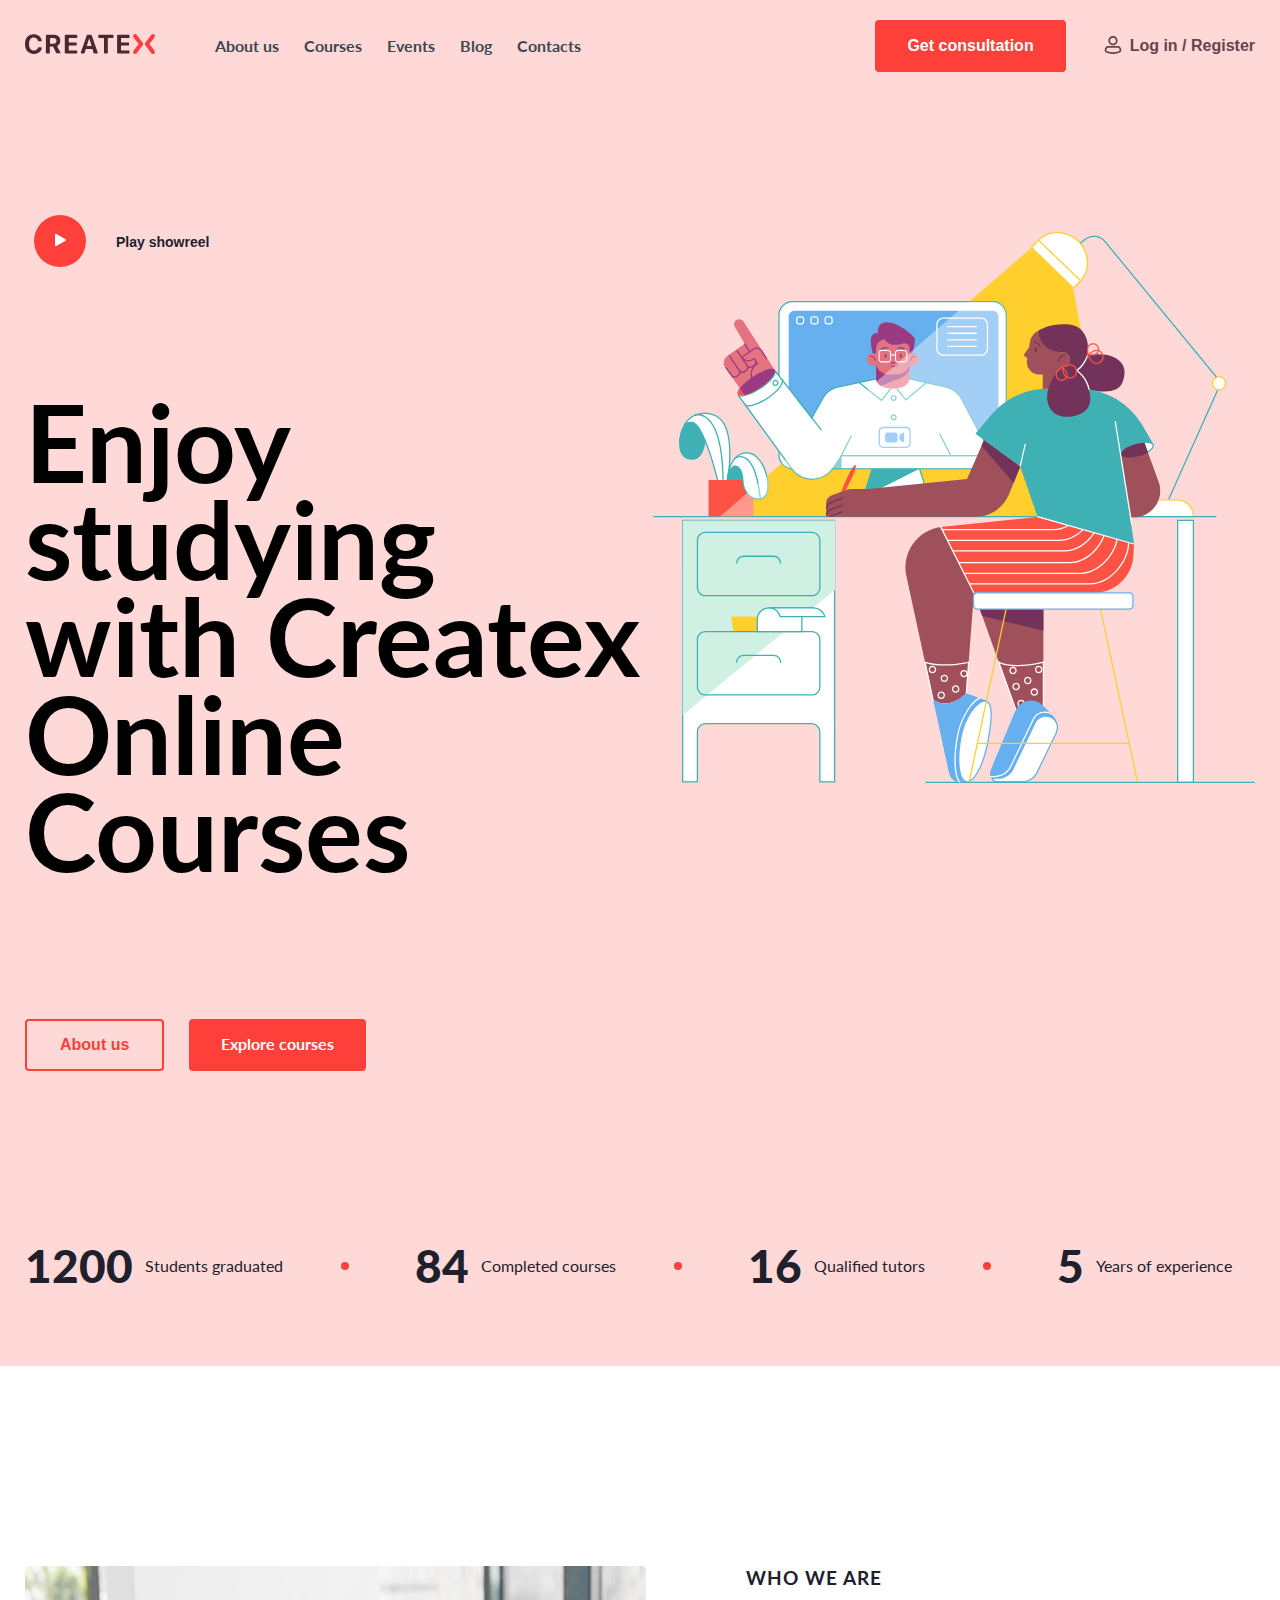
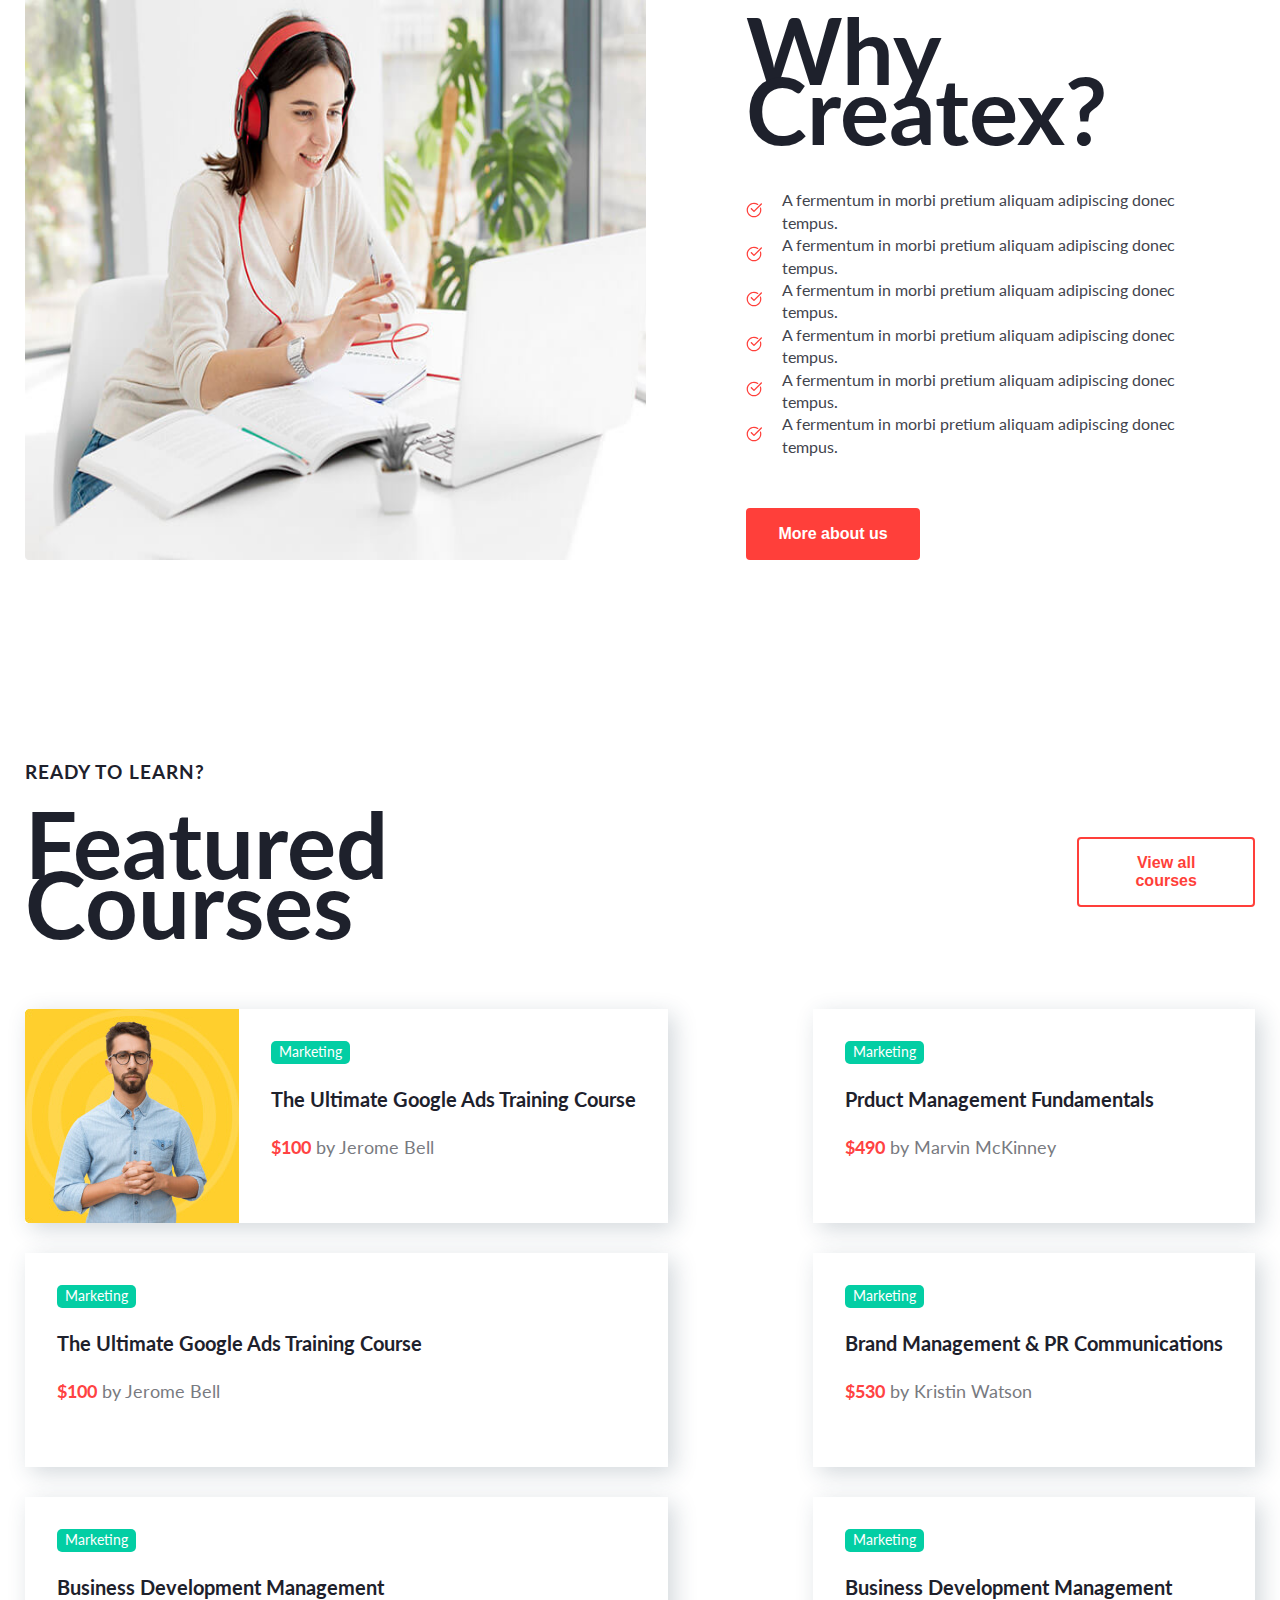
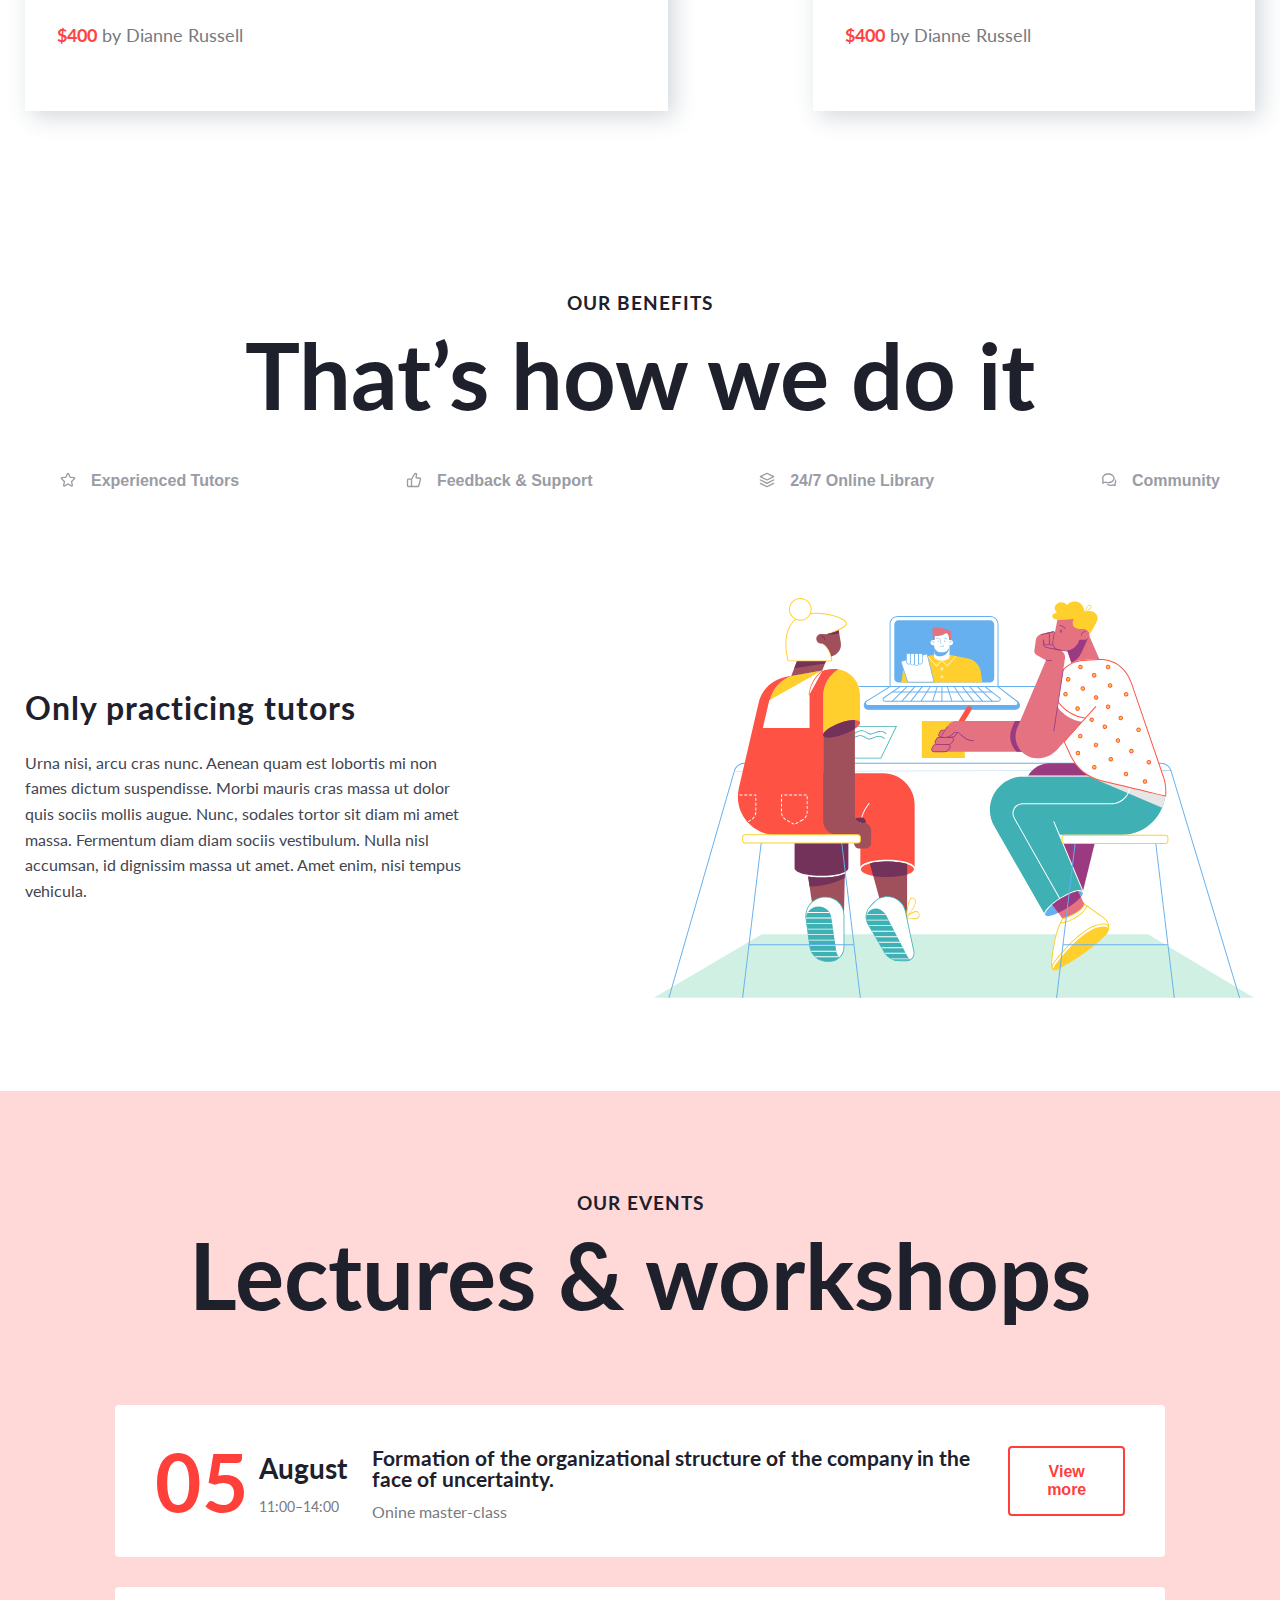
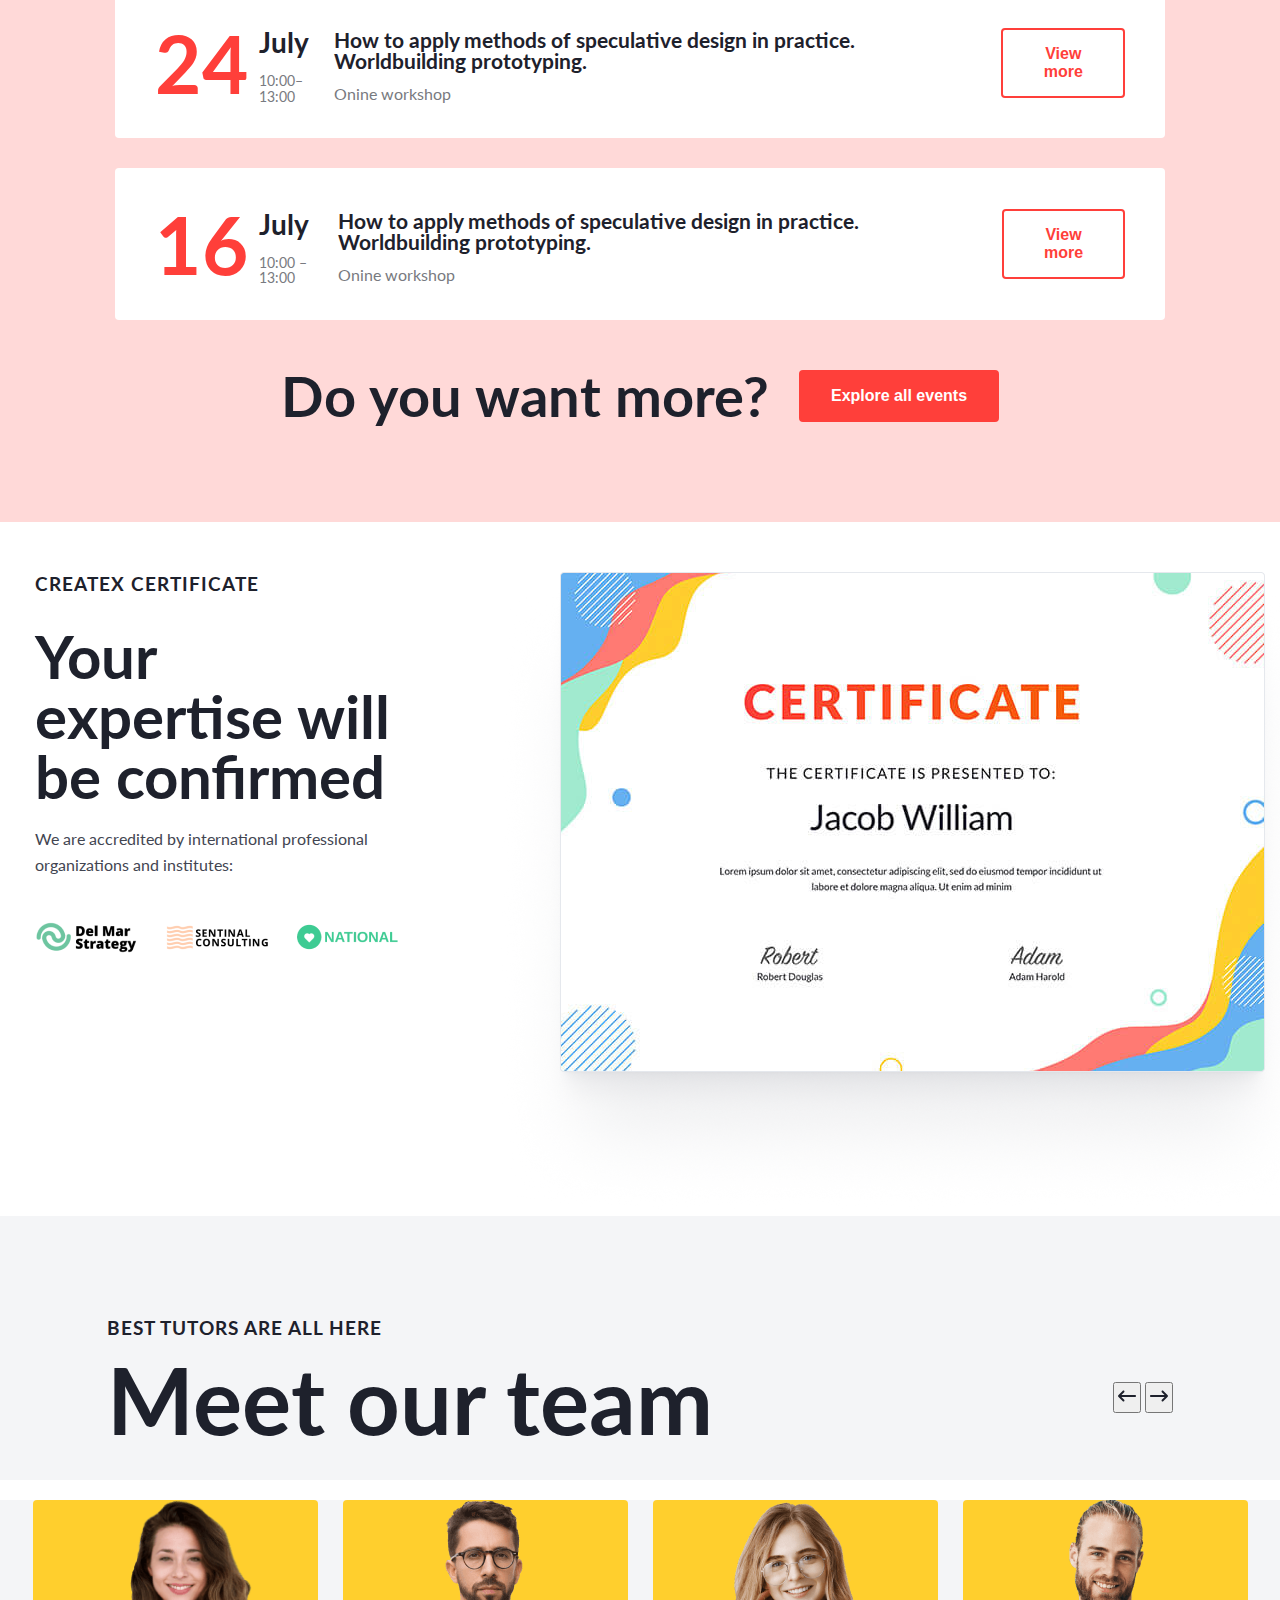
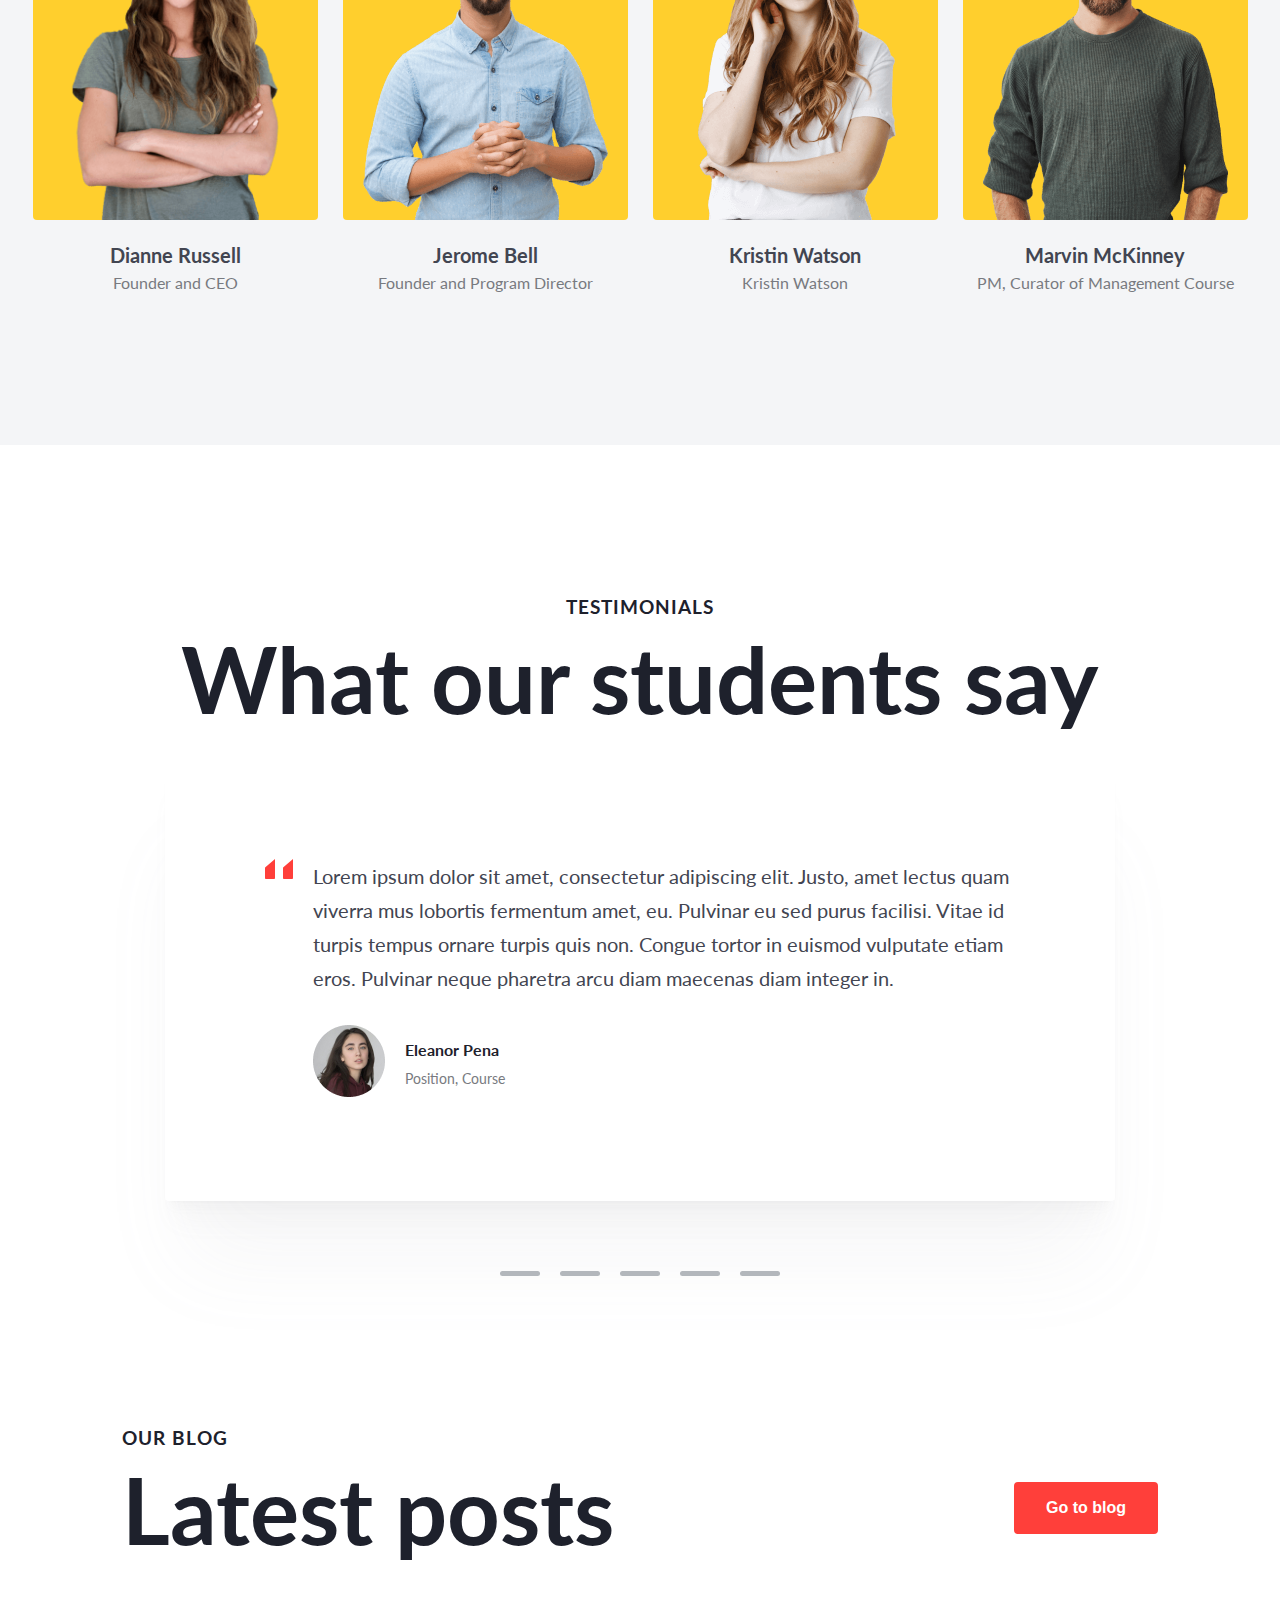
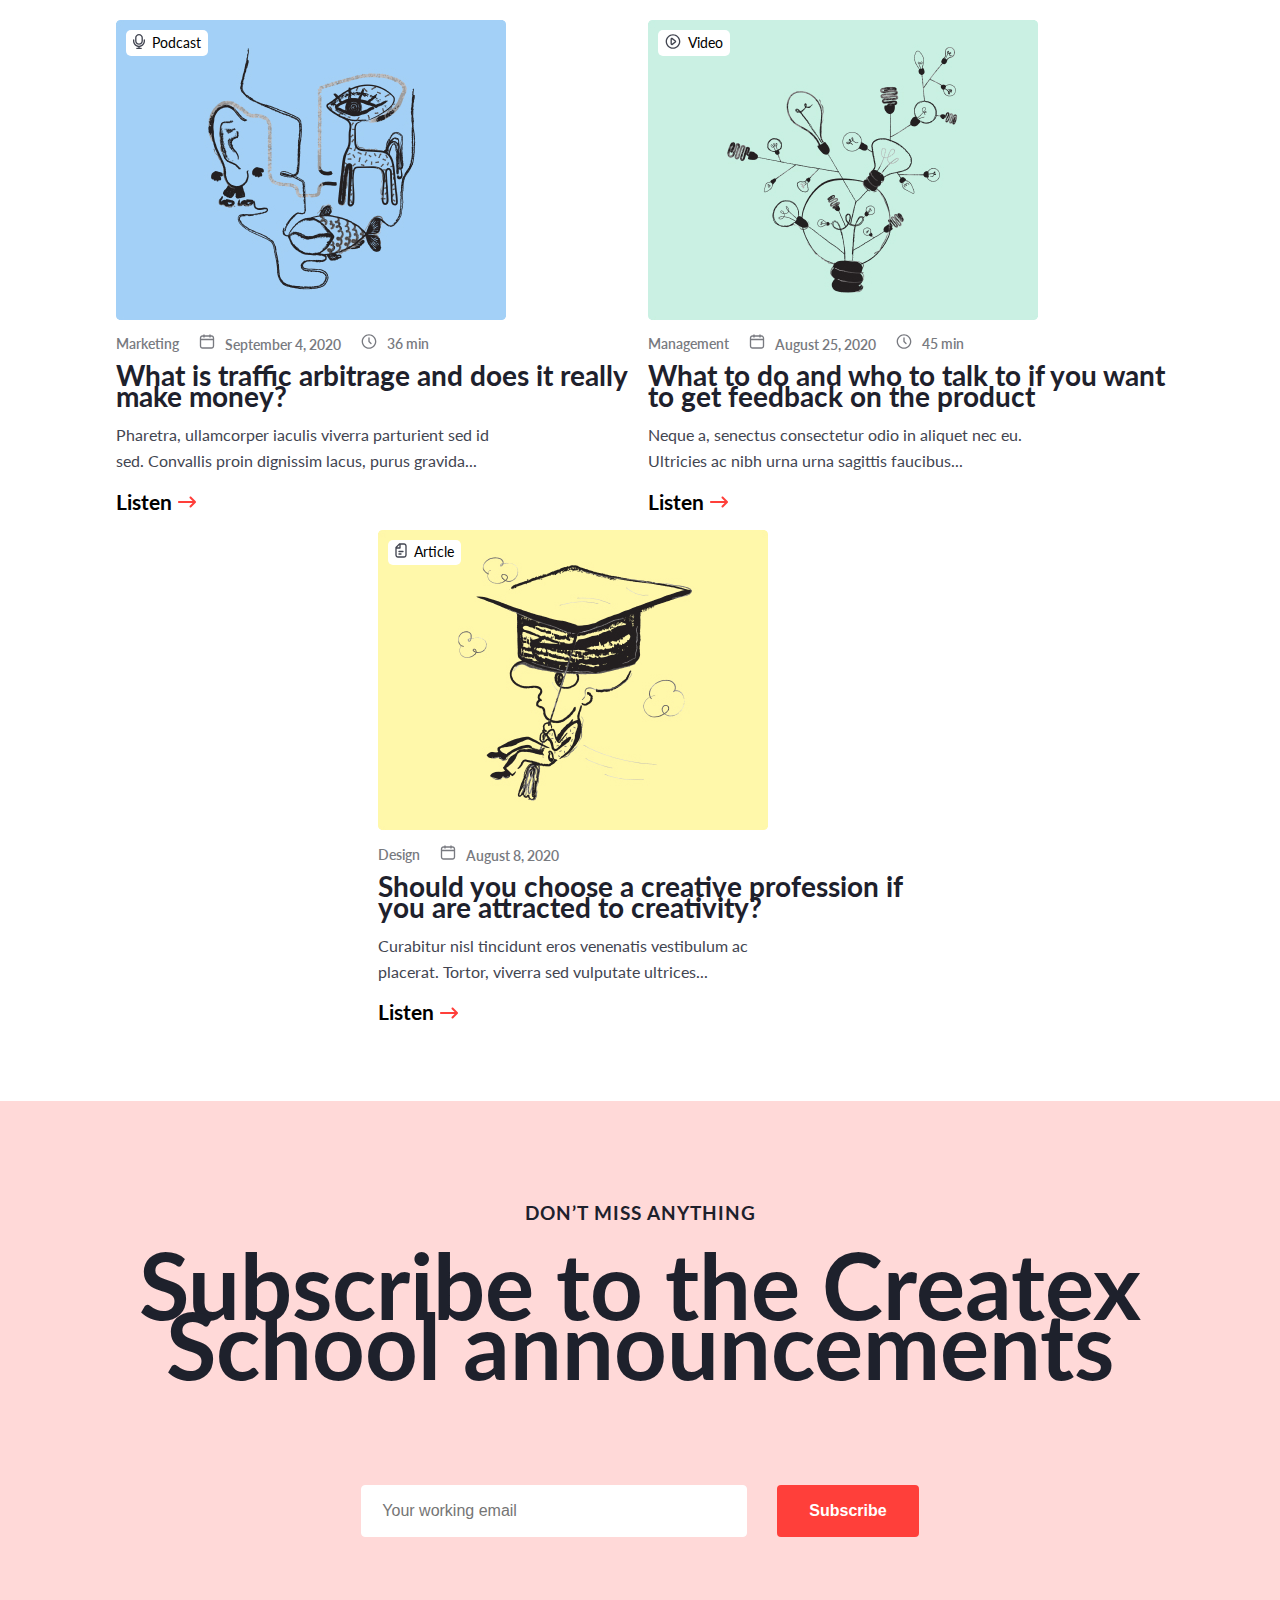
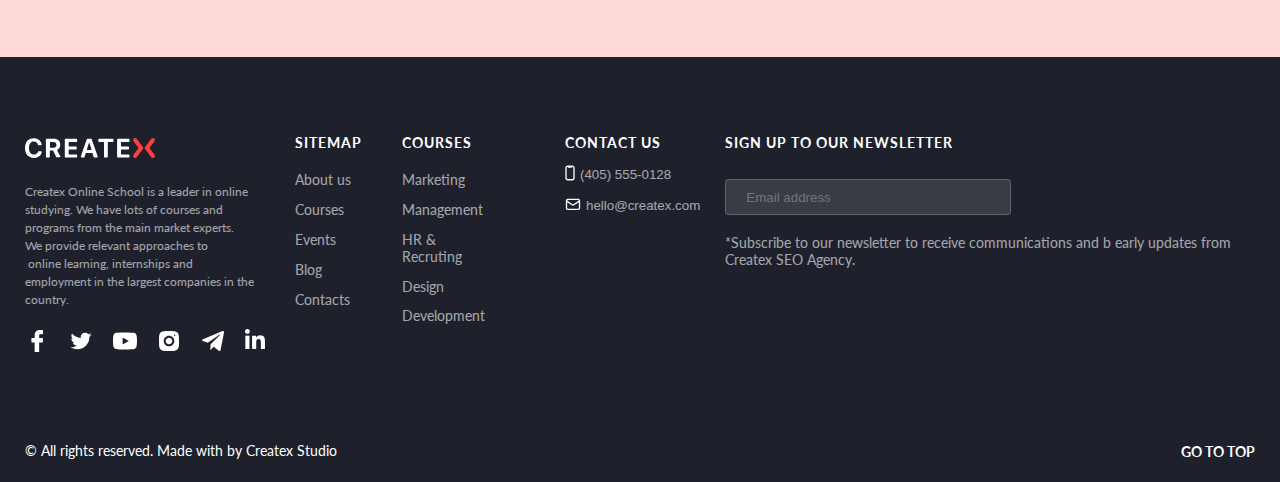
==== commit d1def413: "d" ====
--- a/index.html
+++ b/index.html
@@ -33,7 +33,7 @@
                             <rect width="130" height="22" fill="white"/>
                             </clipPath>
                             </defs>
-                            </svg>
+                        </svg>
                     </div>
                     <div class="header_navbar">
                         <a href="http://127.0.0.1:5500/index.html" class="header_link">About us</a>
@@ -42,6 +42,8 @@
                         <a href="#" class="header_link">Blog</a>
                         <a href="#" class="header_link">Contacts</a>
                     </div>
+
+
                 </div>
                 <div class="header_buttons">
                     <button class="header_button">
@@ -89,9 +91,9 @@
                             <button class="banner_content_button">
                                 <span class="header_button_text banner_content_text">About us</span>
                             </button>
-                            <button class="header_button banner_button_button">
+                            <a href="http://127.0.0.1:5500/thirdpage.html" class="header_button banner_button_button" role="button">
                                 <span class="header_button_text">Explore courses</span>
-                            </button>
+                            </a>
                         </div>
                     </div>
                     <div class="banner_image">
--- a/style/main.css
+++ b/style/main.css
@@ -518,7 +518,7 @@
 @media screen and (max-width: 1260px) {
   .context_big_title {
     font-size: calc(
-           26px + 20 * ((100vw - 32px) / 940));
+           12px + 34 * ((100vw - 32px) / 940));
   }
 }
 .context_subtitles {
@@ -530,10 +530,16 @@
   justify-content: unset;
   gap: 20px;
   font-weight: 400;
-  font-size: 16px;
   line-height: 140%;
   color: #42444d;
   width: 90%;
+  font-size: 16px;
+}
+@media screen and (max-width: 1260px) {
+  .context_subtitle {
+    font-size: calc(
+           5px + 11 * ((100vw - 32px) / 940));
+  }
 }
 
 .course_info {
@@ -858,11 +864,13 @@
     margin-bottom: 20px;
   }
 }
+.footer_content_socialmedia_icon:hover path {
+  fill: #FF3F3A;
+}
 .footer_content_socialmedia_icons {
   display: flex;
   margin-top: 20px;
   gap: 20px;
-  opacity: 60%;
   margin-bottom: 15px;
 }
 .footer_content_socialmedia_icons path {
@@ -872,6 +880,9 @@
   fill: #fff;
   opacity: 30%;
 }
+.footer_content_socialmedia_icons .twitter:hover path_second path {
+  fill: #FF3F3A;
+}
 .footer_content_socialmedia_icons .facebook:hover path {
   fill: #fff;
   opacity: 30%;
@@ -891,6 +902,9 @@
 .footer_content_socialmedia_icons .telegram:hover path {
   fill: #fff;
   opacity: 30%;
+}
+.footer_content_socialmedia_icons .behance:hover path {
+  fill: #FF3F3A;
 }
 .footer_content_socialmedia_text {
   margin-top: 20px;
@@ -995,6 +1009,7 @@
     justify-content: center;
     gap: 20px;
     margin-bottom: 20px;
+    margin-left: 0;
   }
 }
 .footer_content_register_panel {
@@ -1012,7 +1027,7 @@
     margin: 10px 0;
   }
 }
-.footer_content_register_panel:active {
+.footer_content_register_panel:focus {
   border: none;
 }
 .footer_desc {
@@ -1037,8 +1052,24 @@
   color: #fff;
   z-index: 5;
 }
+.footer_desc_data {
+  font-size: 14px;
+}
+@media screen and (max-width: 1260px) {
+  .footer_desc_data {
+    font-size: calc(
+           6px + 8 * ((100vw - 32px) / 940));
+  }
+}
 .footer_button {
   color: #fff;
+  font-size: 14px;
+}
+@media screen and (max-width: 1260px) {
+  .footer_button {
+    font-size: calc(
+           6px + 8 * ((100vw - 32px) / 940));
+  }
 }
 
 .events {
@@ -1183,13 +1214,13 @@
   align-items: center;
   justify-content: center;
 }
-.certificate_image {
+.certificate_image img {
   width: 100%;
   height: 100%;
   width: 825px;
 }
 @media screen and (max-width: 1260px) {
-  .certificate_image {
+  .certificate_image img {
     width: calc(
            125px + 700 * ((100vw - 32px) / 940));
   }
@@ -1198,7 +1229,7 @@
   display: flex;
   align-items: start;
   justify-content: space-between;
-  gap: 100px;
+  gap: 80px;
   gap: 100px;
 }
 @media screen and (max-width: 1260px) {
@@ -1207,7 +1238,7 @@
            20px + 80 * ((100vw - 32px) / 940));
   }
 }
-@media screen and (max-width: 1230px) {
+@media screen and (max-width: 1265px) {
   .certificate_row {
     flex-direction: column;
     display: flex;
@@ -1224,11 +1255,22 @@
   gap: 35px;
   margin-left: 10px;
 }
+@media screen and (max-width: 390px) {
+  .certificate_content {
+    gap: 10px;
+  }
+}
 .certificate_content_logos {
   display: flex;
   align-items: start;
   justify-content: center;
   gap: 25px;
+}
+@media screen and (max-width: 390px) {
+  .certificate_content_logos {
+    flex-direction: column;
+    gap: 10px;
+  }
 }
 .certificate_content_title {
   font-weight: 900;
@@ -1236,12 +1278,26 @@
   line-height: 200%;
   color: #1E212C;
   margin-bottom: 20px;
+  font-size: 30px;
+}
+@media screen and (max-width: 1260px) {
+  .certificate_content_title {
+    font-size: calc(
+           12px + 18 * ((100vw - 32px) / 940));
+  }
 }
 .certificate_content_subtitle {
   font-weight: 400;
   font-size: 16px;
   line-height: 160%;
   color: #424551;
+  font-size: 16px;
+}
+@media screen and (max-width: 1260px) {
+  .certificate_content_subtitle {
+    font-size: calc(
+           8px + 8 * ((100vw - 32px) / 940));
+  }
 }
 
 .course_types_second {
@@ -1423,6 +1479,11 @@
   position: relative;
   padding: 100px;
   margin: 70px 0 0 0;
+}
+@media screen and (max-width: 520px) {
+  .register {
+    padding: 50px 10px;
+  }
 }
 .register::before {
   content: "";
@@ -1451,6 +1512,11 @@
   color: #9A9CA5;
   z-index: 5;
 }
+@media screen and (max-width: 410px) {
+  .register_button {
+    width: 250px;
+  }
+}
 .register_title {
   text-align: center;
   z-index: -1;
@@ -1501,6 +1567,10 @@
 }
 .posts_panel_image {
   position: relative;
+}
+.posts_panel_image img {
+  width: 100%;
+  height: 100%;
 }
 .posts_panel_image_post_type {
   position: absolute;
@@ -1595,4 +1665,229 @@
   align-items: center;
   justify-content: space-between;
   gap: 15px;
+}
+
+.top_title {
+  position: relative;
+  padding-bottom: 170px;
+}
+.top_title::before {
+  content: "";
+  position: absolute;
+  top: -200px;
+  left: 0;
+  background-color: #FF3F3A;
+  width: 100%;
+  height: calc(100% + 80px);
+  opacity: 0.2;
+  z-index: -1;
+}
+.top_title_title {
+  font-weight: 900;
+  line-height: 150%;
+  text-align: center;
+  color: #1E212C;
+  font-size: 46px;
+}
+@media screen and (max-width: 1260px) {
+  .top_title_title {
+    font-size: calc(
+           20px + 26 * ((100vw - 32px) / 940));
+  }
+}
+.top_title_text {
+  font-weight: 700;
+  font-size: 16px;
+  line-height: 150%;
+  letter-spacing: 1px;
+  text-transform: uppercase;
+  color: #FF3F3A;
+  z-index: 5;
+}
+
+.about_course_row {
+  display: flex;
+  align-items: start;
+  justify-content: space-between;
+  gap: 80px;
+}
+@media screen and (max-width: 1000px) {
+  .about_course_row {
+    display: flex;
+    align-items: center;
+    justify-content: space-between;
+    flex-direction: column;
+    gap: 30px;
+  }
+}
+.about_course_text {
+  display: flex;
+  flex-direction: column;
+  gap: 50px;
+}
+.about_course_title {
+  font-weight: 900;
+  line-height: 130%;
+  color: #1E212C;
+  font-size: 46px;
+}
+@media screen and (max-width: 1260px) {
+  .about_course_title {
+    font-size: calc(
+           20px + 26 * ((100vw - 32px) / 940));
+  }
+}
+.about_course_subtitle {
+  font-weight: 400;
+  line-height: 160%;
+  color: #424551;
+  margin-bottom: 60px;
+  font-size: 16px;
+}
+@media screen and (max-width: 1260px) {
+  .about_course_subtitle {
+    font-size: calc(
+           5px + 11 * ((100vw - 32px) / 940));
+  }
+}
+.about_course_subtitles {
+  display: flex;
+  flex-direction: column;
+  gap: 10px;
+}
+.about_course_learn {
+  font-weight: 700;
+  line-height: 150%;
+  color: #1E212C;
+  margin-bottom: 40px;
+  font-size: 28px;
+}
+@media screen and (max-width: 1260px) {
+  .about_course_learn {
+    font-size: calc(
+           8px + 20 * ((100vw - 32px) / 940));
+  }
+}
+.about_course_join {
+  display: flex;
+  align-items: start;
+  justify-content: center;
+}
+.about_course_join_row {
+  display: flex;
+  align-items: start;
+  justify-content: center;
+  gap: 20px;
+  flex-direction: column;
+  margin-top: 15px;
+}
+.about_course_join_panel {
+  display: flex;
+  align-items: start;
+  justify-content: center;
+  gap: 8px;
+  flex-direction: column;
+}
+.about_course_join_title {
+  font-weight: 700;
+  line-height: 150%;
+  letter-spacing: 1px;
+  text-transform: uppercase;
+  color: #1E212C;
+  font-size: 14px;
+}
+@media screen and (max-width: 1260px) {
+  .about_course_join_title {
+    font-size: calc(
+           5px + 9 * ((100vw - 32px) / 940));
+  }
+}
+.about_course_join_date {
+  font-weight: 700;
+  line-height: 130%;
+  color: #FF3F3A;
+  font-size: 24px;
+}
+@media screen and (max-width: 1260px) {
+  .about_course_join_date {
+    font-size: calc(
+           12px + 12 * ((100vw - 32px) / 940));
+  }
+}
+.about_course_join_date_black {
+  color: #000;
+}
+.about_course_join_subtitle {
+  font-weight: 400;
+  line-height: 160%;
+  color: #000;
+  opacity: 0.6;
+  font-size: 16px;
+}
+@media screen and (max-width: 1260px) {
+  .about_course_join_subtitle {
+    font-size: calc(
+           5px + 11 * ((100vw - 32px) / 940));
+  }
+}
+
+.teachers_info {
+  margin-top: 150px;
+}
+.teachers_info_row {
+  display: flex;
+  align-items: start;
+  justify-content: space-between;
+  gap: 150px;
+}
+@media screen and (max-width: 1000px) {
+  .teachers_info_row {
+    display: flex;
+    align-items: center;
+    justify-content: center;
+    flex-direction: column;
+    gap: 50px;
+  }
+}
+@media screen and (max-width: 510px) {
+  .teachers_info_image img {
+    width: 100%;
+    height: 100%;
+  }
+}
+.teachers_info_content_row {
+  display: flex;
+  align-items: start;
+  justify-content: space-between;
+  flex-direction: column;
+  gap: 30px;
+}
+.teachers_info_content_icons {
+  display: flex;
+  align-items: start;
+  justify-content: space-between;
+  flex-direction: column;
+  gap: 8px;
+}
+.teachers_info_content_icon {
+  display: flex;
+  align-items: start;
+  justify-content: space-between;
+  gap: 10px;
+}
+.teachers_info_content_title_title {
+  font-weight: 900;
+  line-height: 130%;
+  color: #1E212C;
+  font-size: 46px;
+}
+@media screen and (max-width: 1260px) {
+  .teachers_info_content_title_title {
+    font-size: calc(
+           16px + 30 * ((100vw - 32px) / 940));
+  }
+}
+.teachers_info_content_desc {
+  color: #000;
+  opacity: 0.6;
 }/*# sourceMappingURL=main.css.map */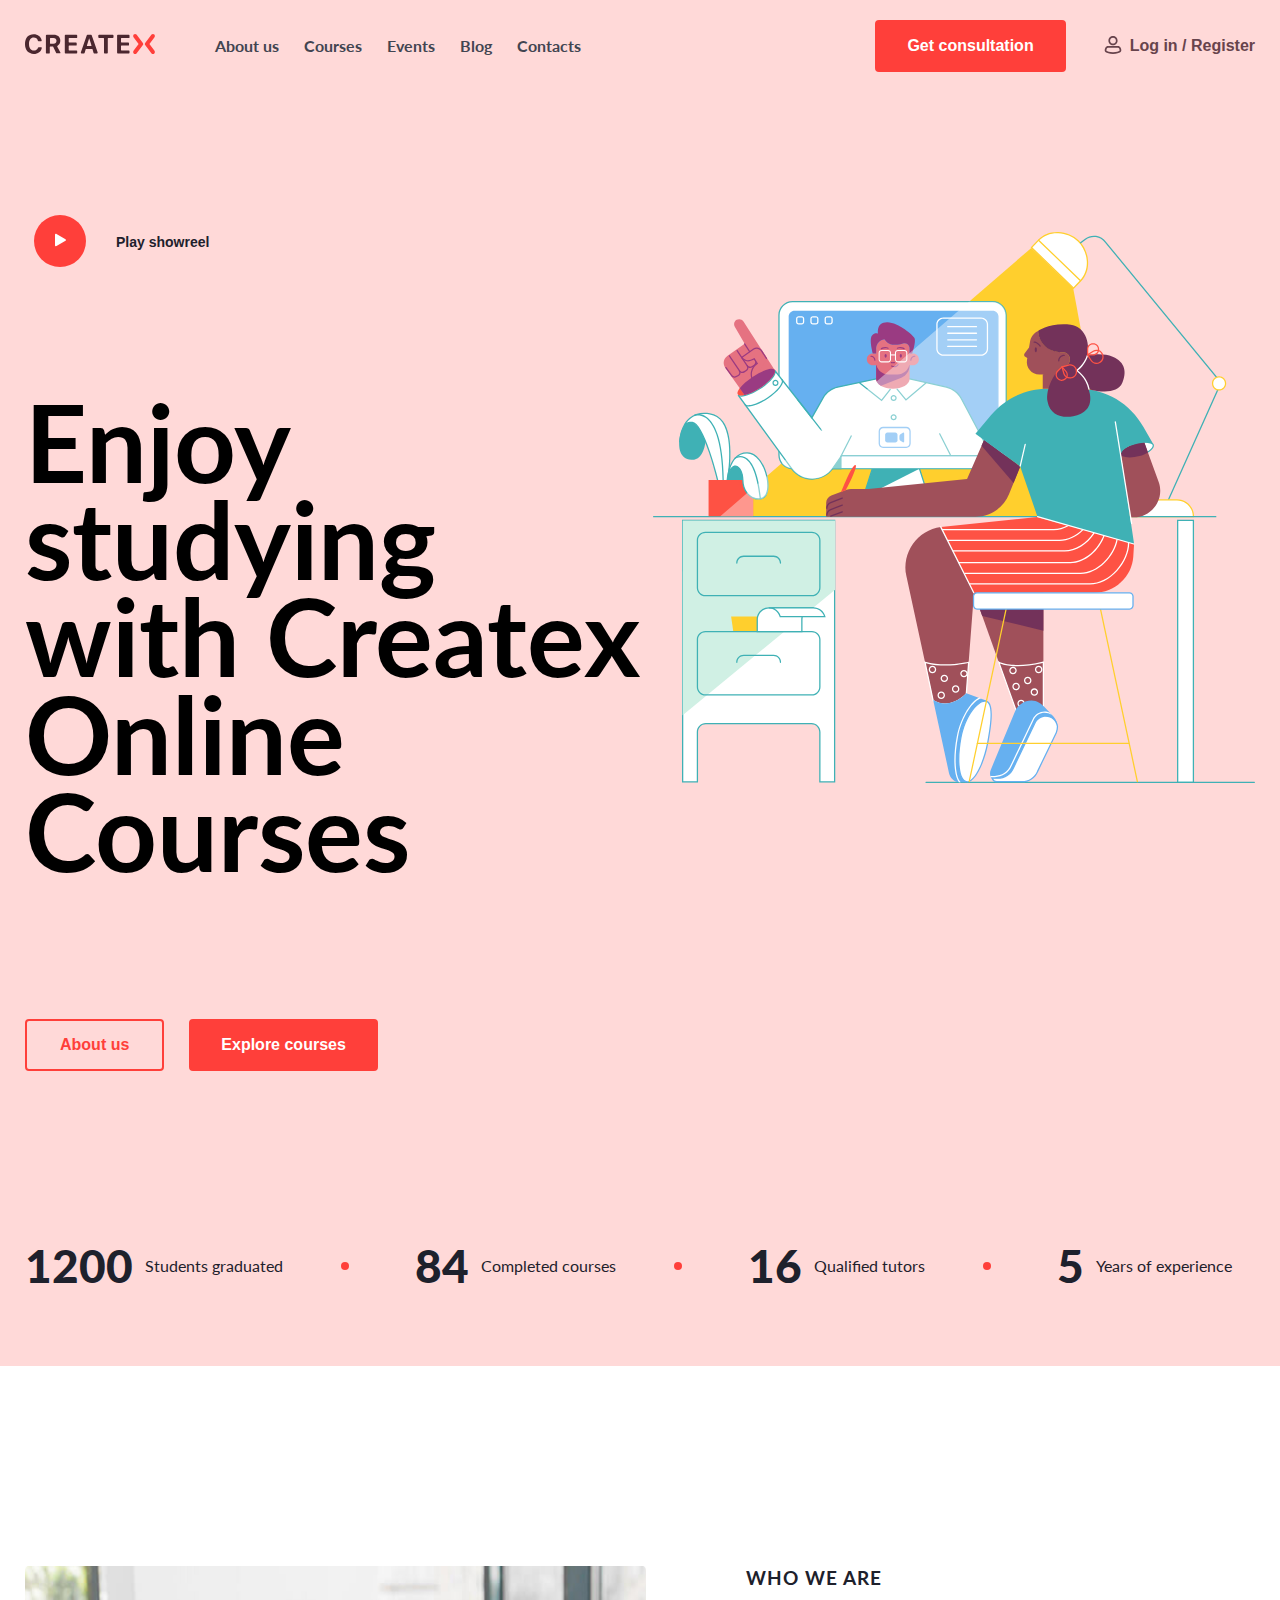
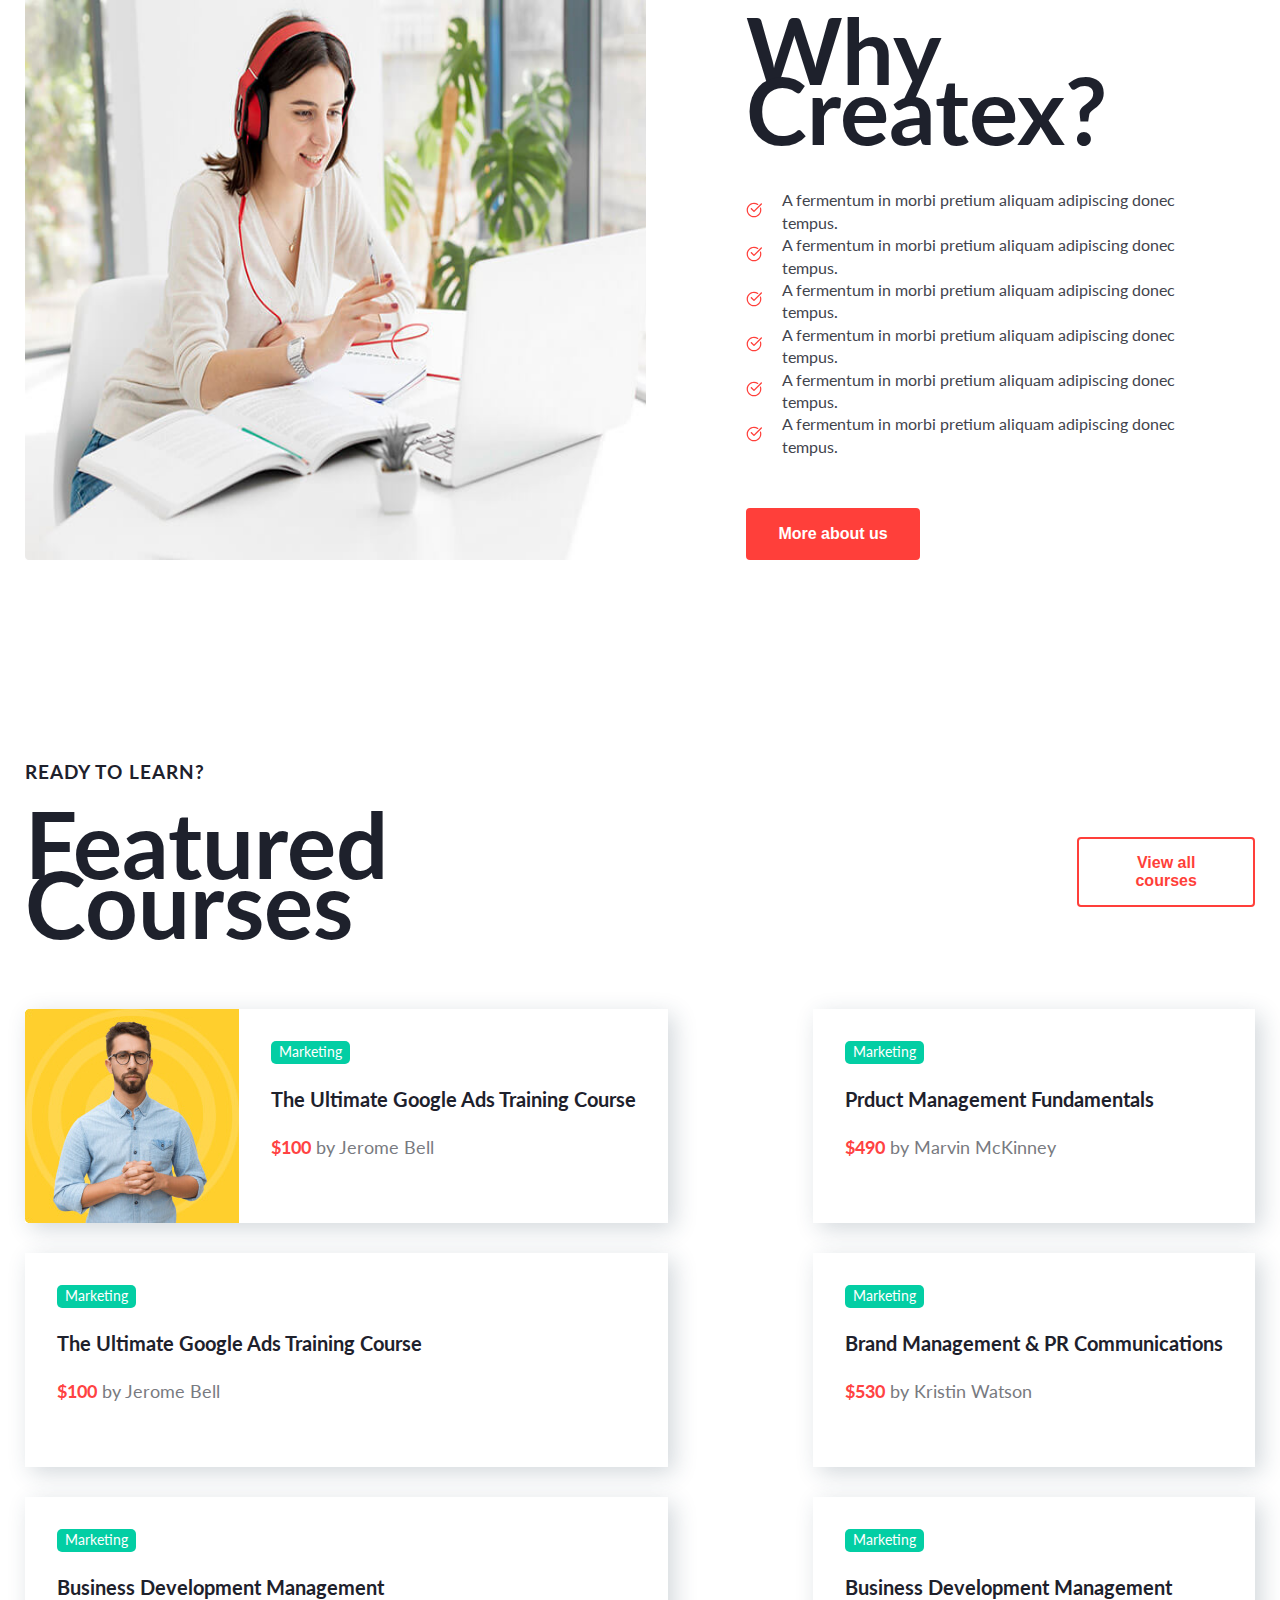
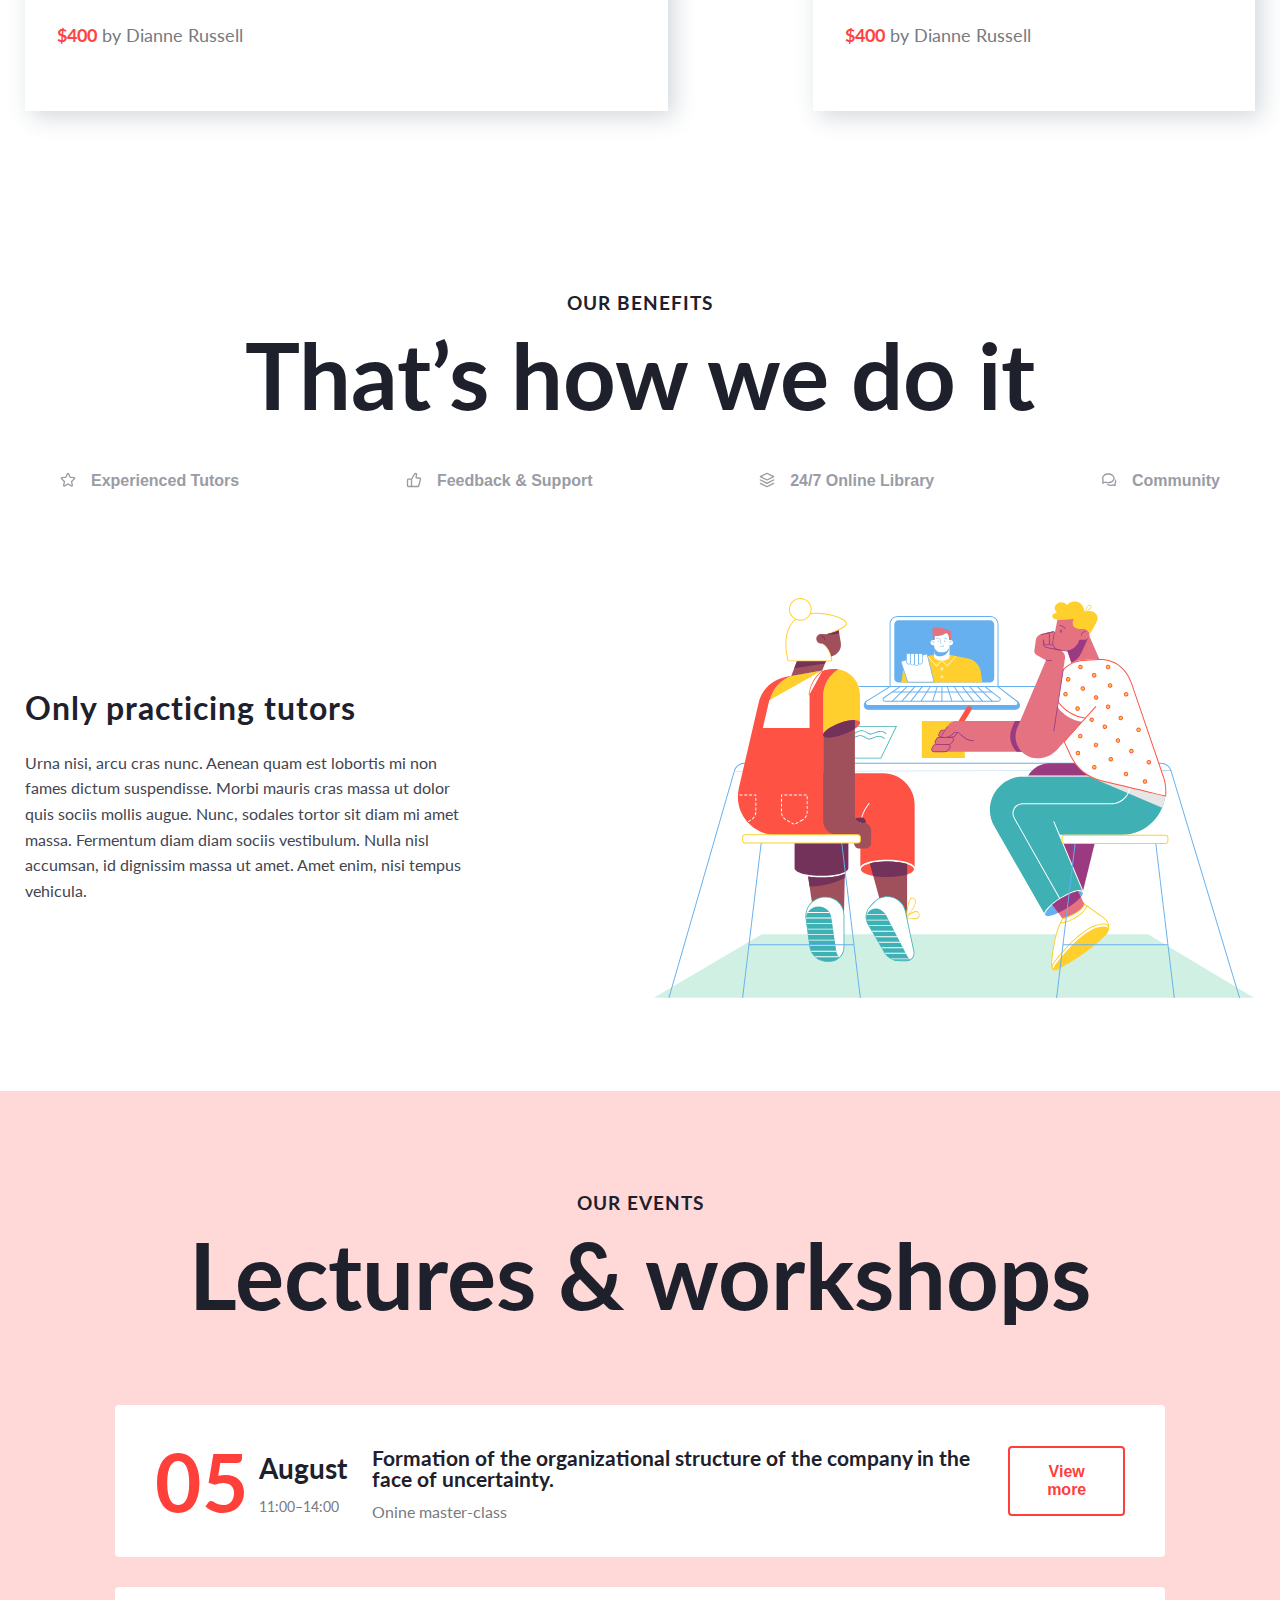
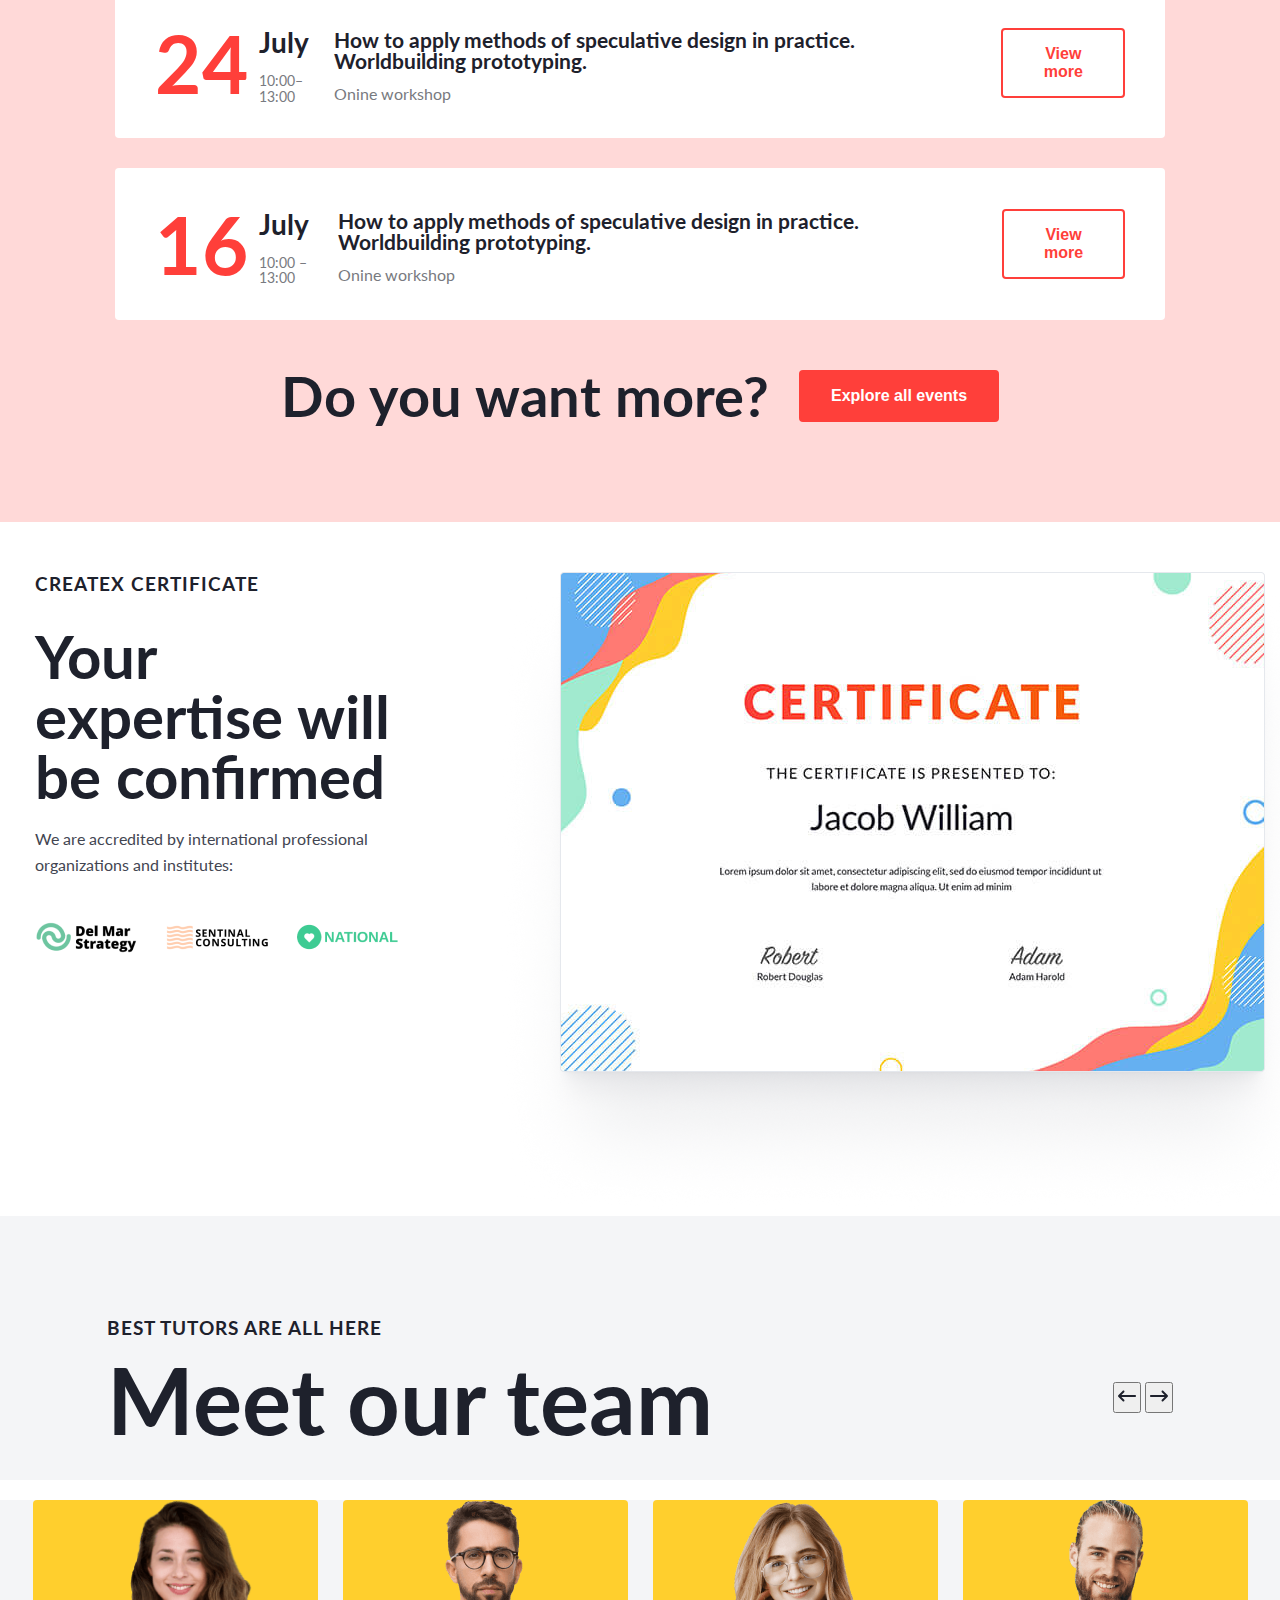
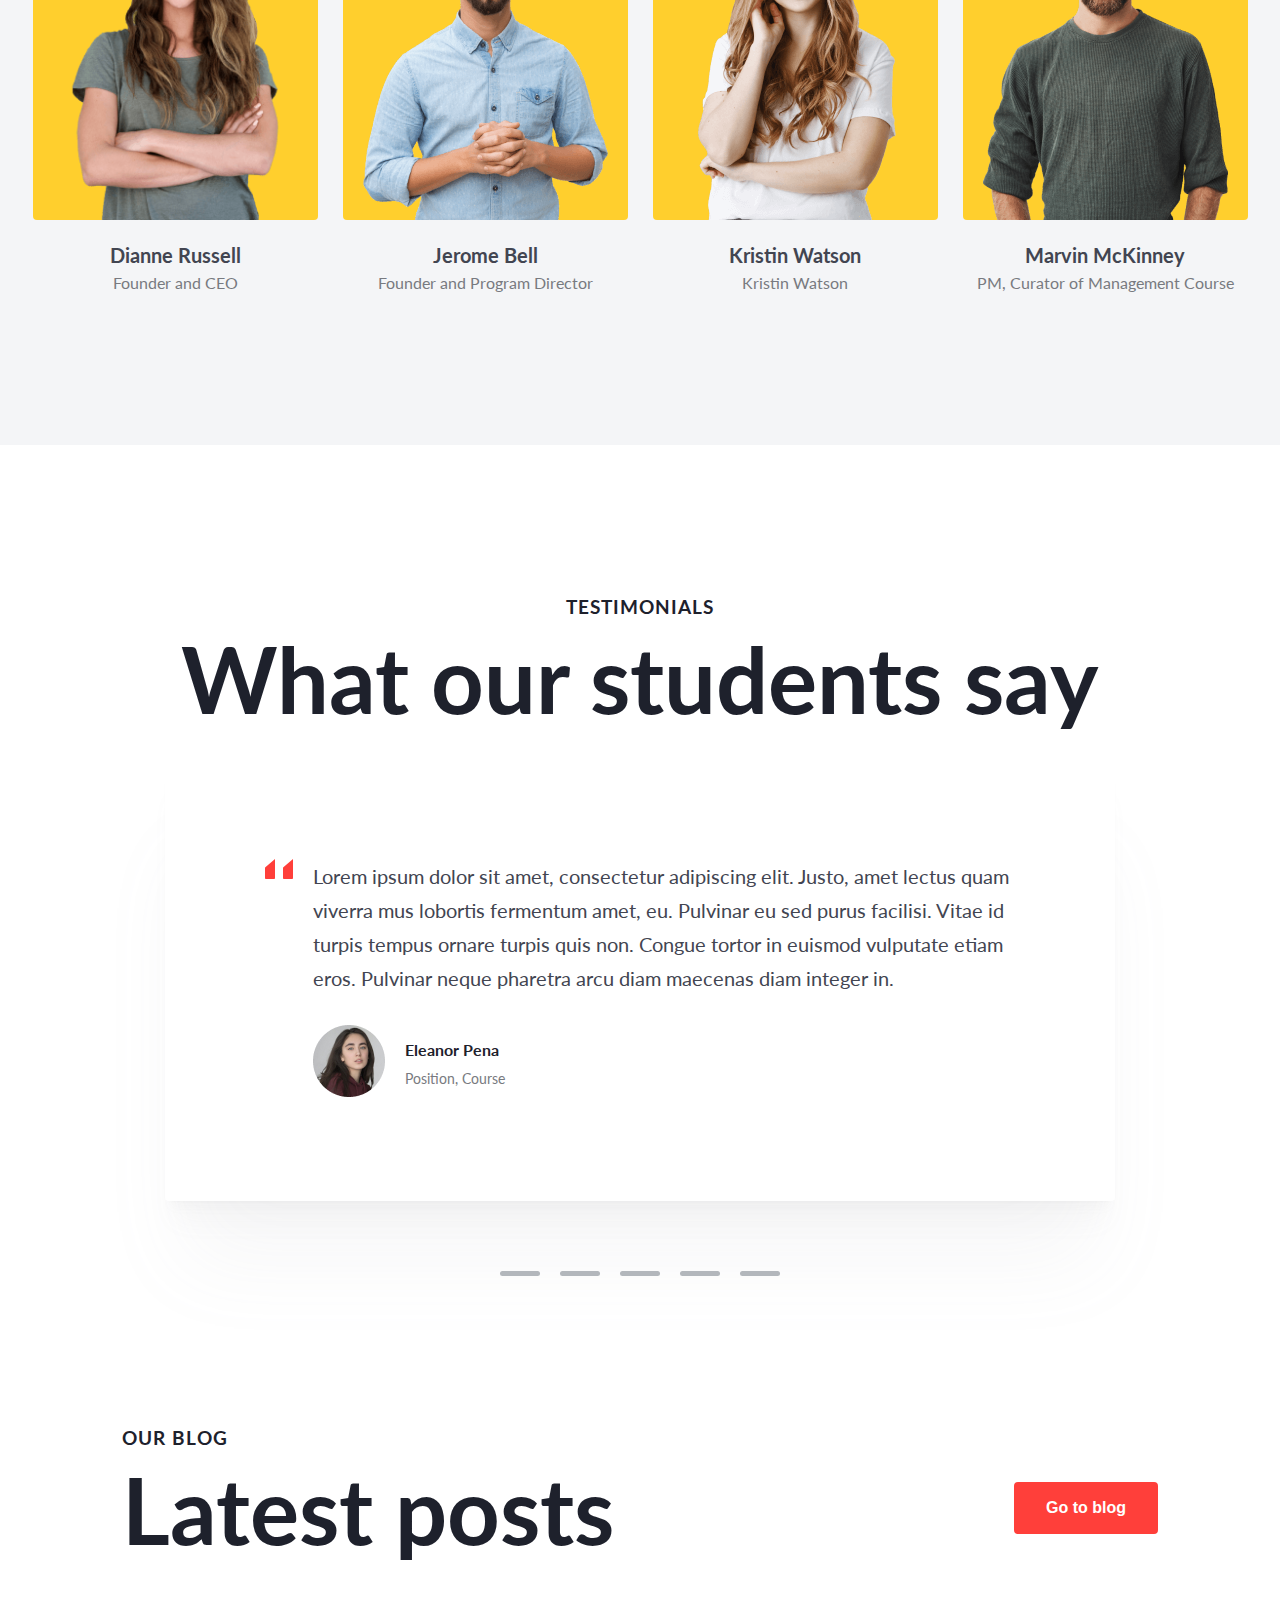
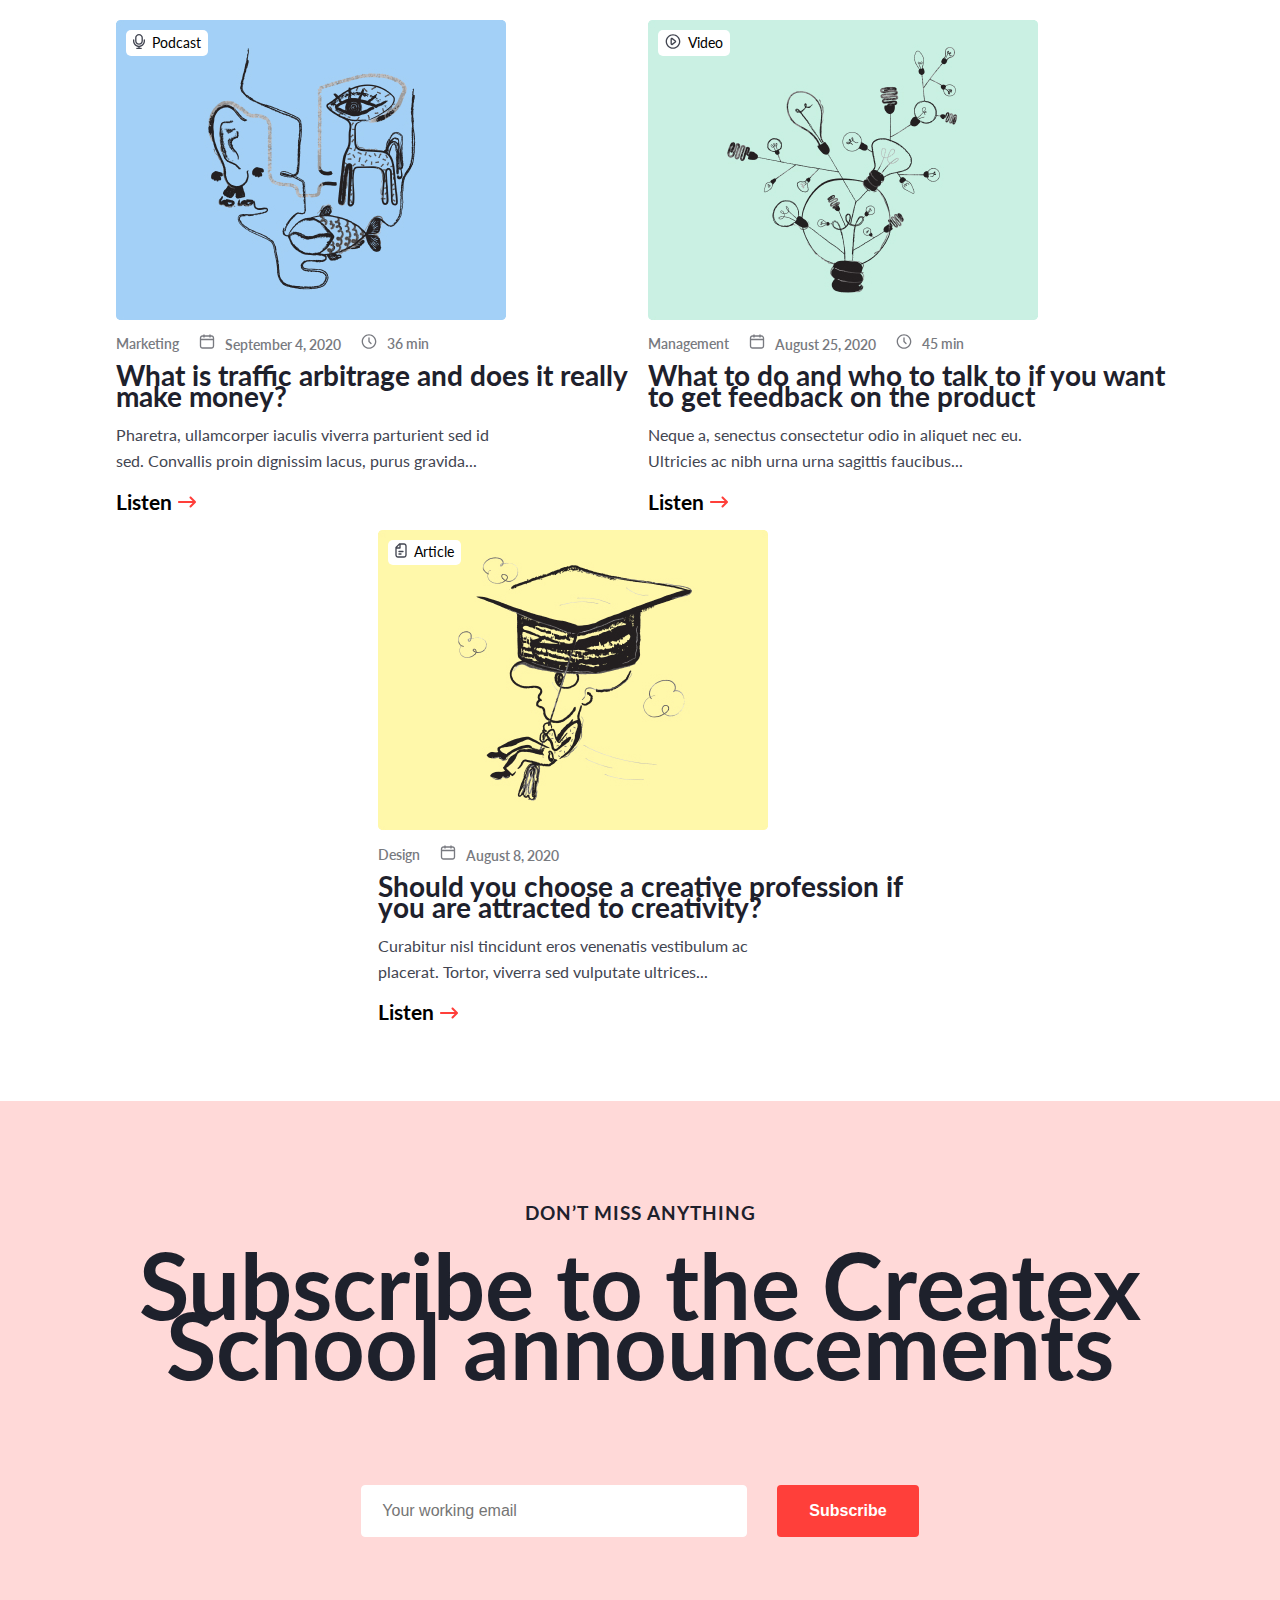
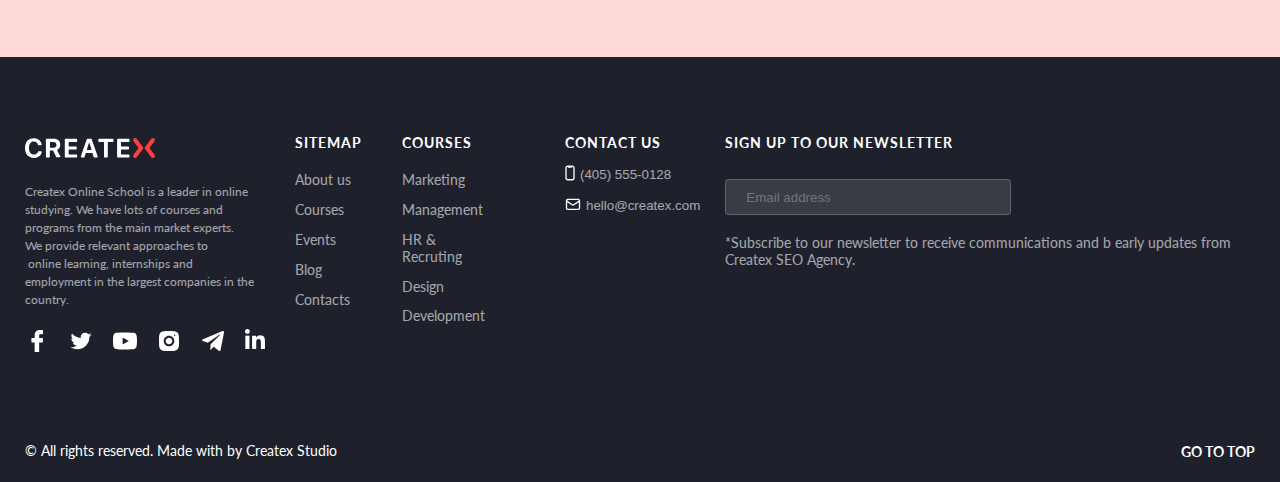
==== commit eef6cd27: "commit" ====
--- a/index.html
+++ b/index.html
@@ -91,9 +91,9 @@
                             <button class="banner_content_button">
                                 <span class="header_button_text banner_content_text">About us</span>
                             </button>
-                            <a href="http://127.0.0.1:5500/thirdpage.html" class="header_button banner_button_button" role="button">
+                            <button class="header_button banner_button_button">
                                 <span class="header_button_text">Explore courses</span>
-                            </a>
+                            </button>
                         </div>
                     </div>
                     <div class="banner_image">
--- a/style/main.css
+++ b/style/main.css
@@ -825,7 +825,7 @@
 @media screen and (max-width: 1260px) {
   .benefits_desc_row_text_subtitle {
     font-size: calc(
-           6px + 10 * ((100vw - 32px) / 940));
+           10px + 6 * ((100vw - 32px) / 940));
   }
 }
 
